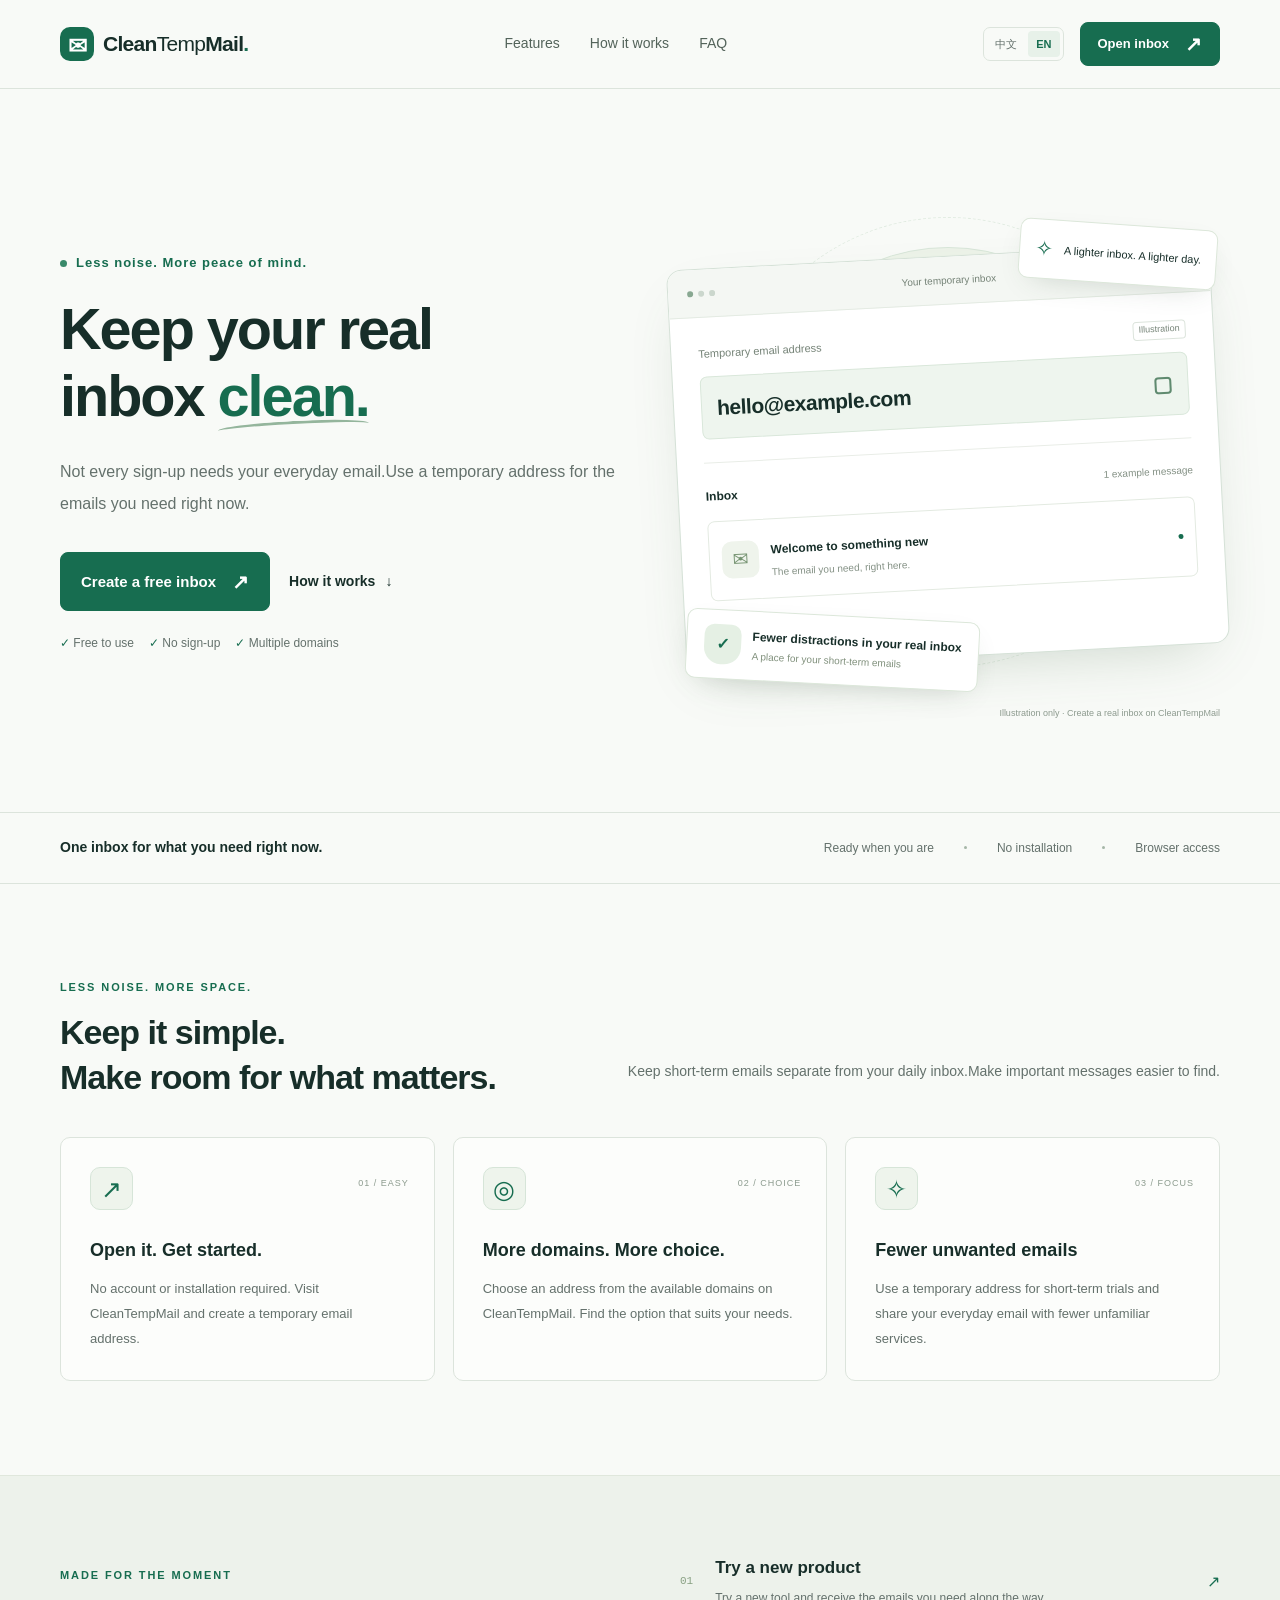
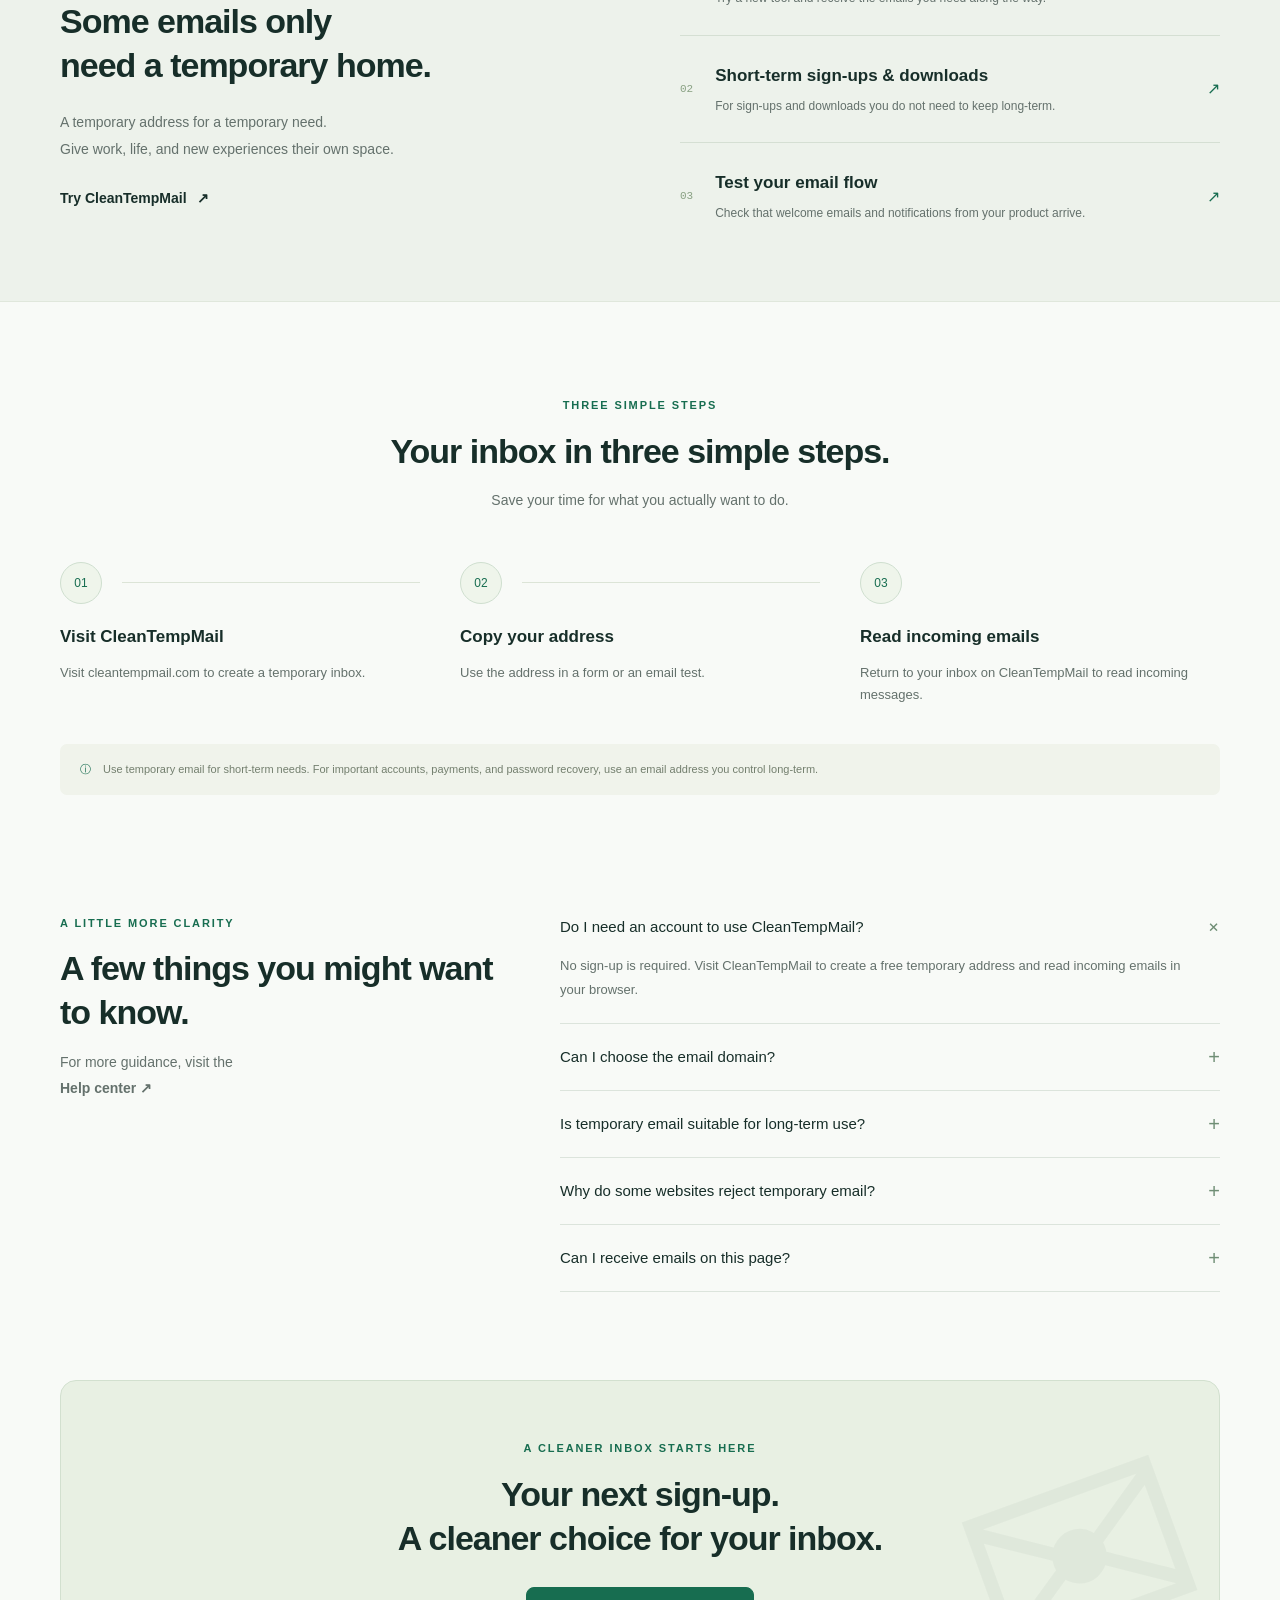
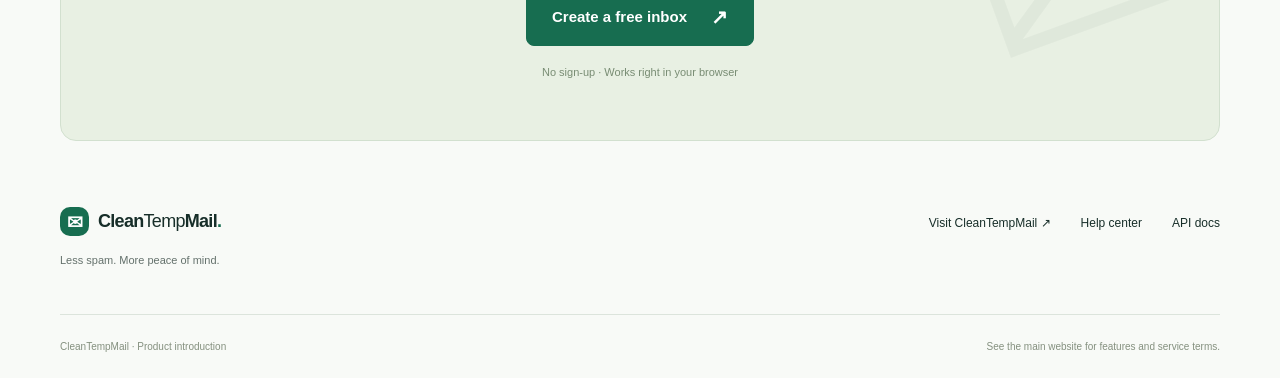
==== site/en/index.html @ e484abfa "Add English page and persistent Chinese-English language switch" ====
<!DOCTYPE html>
<html lang="en">
<head>
<meta charset="utf-8"><meta name="viewport" content="width=device-width,initial-scale=1">
<meta name="theme-color" content="#f8faf7">
<title>CleanTempMail — Keep your real inbox clean</title>
<meta name="description" content="Create a free temporary email with CleanTempMail. No sign-up, multiple domains, and a simpler way to handle short-term sign-ups, trials, and email testing.">
<meta property="og:type" content="website"><meta property="og:locale" content="en_US"><meta property="og:title" content="CleanTempMail — Keep your real inbox clean"><meta property="og:description" content="Free temporary email. No sign-up. Less spam, more space for the emails that matter.">
<link rel="icon" href="../assets/favicon.svg" type="image/svg+xml"><link rel="stylesheet" href="../assets/style.css">
<link rel="canonical" href="https://chatgptorguk.github.io/cleantempmail-pages/en/">
<link rel="alternate" hreflang="zh-CN" href="https://chatgptorguk.github.io/cleantempmail-pages/"><link rel="alternate" hreflang="en" href="https://chatgptorguk.github.io/cleantempmail-pages/en/"><link rel="alternate" hreflang="x-default" href="https://chatgptorguk.github.io/cleantempmail-pages/">
<meta property="og:url" content="https://chatgptorguk.github.io/cleantempmail-pages/en/">
<script src="../assets/language.js"></script>
</head>
<body>
<a class="skip" href="#main">Skip to main content</a>
<header class="header"><div class="wrap nav"><a class="brand" href="#" aria-label="CleanTempMail home"><span class="brand-icon" aria-hidden="true">✉</span>Clean<span>Temp</span>Mail<span class="brand-dot">.</span></a><nav aria-label="Main navigation"><a href="#features">Features</a><a href="#how">How it works</a><a href="#faq">FAQ</a></nav><div class="nav-actions"><div class="language-switch" role="group" aria-label="Choose language"><a href="../?lang=zh" lang="zh-CN" hreflang="zh-CN">中文</a><a href="./?lang=en" lang="en" hreflang="en" aria-current="page">EN</a></div><a class="button small" href="https://cleantempmail.com/">Open inbox <span aria-hidden="true">↗</span></a></div></div></header>
<main id="main">
<section class="hero wrap"><div class="hero-copy"><div class="eyebrow"><span class="status-dot"></span> Less noise. More peace of mind.</div><h1>Keep your real<br>inbox <span class="accent">clean.</span></h1><p class="lead">Not every sign-up needs your everyday email.<br class="desktop">Use a temporary address for the emails you need right now.</p><div class="hero-actions"><a class="button" href="https://cleantempmail.com/">Create a free inbox <span aria-hidden="true">↗</span></a><a class="text-link" href="#how">How it works <span aria-hidden="true">↓</span></a></div><div class="hero-checks"><span>✓ Free to use</span><span>✓ No sign-up</span><span>✓ Multiple domains</span></div></div>
<div class="hero-art"><div class="orbit orbit-one"></div><div class="orbit orbit-two"></div><div class="floating-pill top-pill"><span aria-hidden="true">✧</span> A lighter inbox. A lighter day.</div><div class="mail-card"><div class="mock-top"><span class="window-dots"><i></i><i></i><i></i></span><span>Your temporary inbox</span><span aria-hidden="true">↗</span></div><div class="mock-body"><div class="mock-label">Temporary email address <span>Illustration</span></div><div class="mock-address">hello@example.com <span aria-hidden="true">▢</span></div><div class="mock-divider"></div><div class="inbox-title">Inbox <span>1 example message</span></div><div class="message"><div class="message-icon" aria-hidden="true">✉</div><div><strong>Welcome to something new</strong><p>The email you need, right here.</p></div><span class="message-dot"></span></div><div class="mock-bottom"><span class="status-dot"></span> Simple, clean, and ready when you need it</div></div></div><div class="floating-pill bottom-pill"><span class="shield" aria-hidden="true">✓</span><div><strong>Fewer distractions in your real inbox</strong><small>A place for your short-term emails</small></div></div><div class="art-caption">Illustration only · Create a real inbox on CleanTempMail</div></div></section>
<div class="benefit-strip"><div class="wrap"><span>One inbox for what you need right now.</span><div><span>Ready when you are</span><i></i><span>No installation</span><i></i><span>Browser access</span></div></div></div>
<section id="features" class="section wrap"><div class="section-heading"><div><div class="eyebrow">LESS NOISE. MORE SPACE.</div><h2>Keep it simple.<br>Make room for what matters.</h2></div><p>Keep short-term emails separate from your daily inbox.<br>Make important messages easier to find.</p></div><div class="features"><article class="feature"><span class="feature-icon" aria-hidden="true">↗</span><span class="card-number">01 / EASY</span><h3>Open it. Get started.</h3><p>No account or installation required. Visit CleanTempMail and create a temporary email address.</p></article><article class="feature"><span class="feature-icon" aria-hidden="true">◎</span><span class="card-number">02 / CHOICE</span><h3>More domains. More choice.</h3><p>Choose an address from the available domains on CleanTempMail. Find the option that suits your needs.</p></article><article class="feature"><span class="feature-icon" aria-hidden="true">✧</span><span class="card-number">03 / FOCUS</span><h3>Fewer unwanted emails</h3><p>Use a temporary address for short-term trials and share your everyday email with fewer unfamiliar services.</p></article></div></section>
<section class="use-section"><div class="wrap use-grid"><div><div class="eyebrow">MADE FOR THE MOMENT</div><h2>Some emails only<br>need a temporary home.</h2><p class="section-description">A temporary address for a temporary need.<br>Give work, life, and new experiences their own space.</p><a class="text-link" href="https://cleantempmail.com/">Try CleanTempMail <span aria-hidden="true">↗</span></a></div><div class="use-list"><article><span class="use-number">01</span><div><h3>Try a new product</h3><p>Try a new tool and receive the emails you need along the way.</p></div><span aria-hidden="true">↗</span></article><article><span class="use-number">02</span><div><h3>Short-term sign-ups &amp; downloads</h3><p>For sign-ups and downloads you do not need to keep long-term.</p></div><span aria-hidden="true">↗</span></article><article><span class="use-number">03</span><div><h3>Test your email flow</h3><p>Check that welcome emails and notifications from your product arrive.</p></div><span aria-hidden="true">↗</span></article></div></div></section>
<section id="how" class="section wrap"><div class="center-heading"><div class="eyebrow">THREE SIMPLE STEPS</div><h2>Your inbox in three simple steps.</h2><p>Save your time for what you actually want to do.</p></div><div class="steps"><article><div class="step-top"><span>01</span><div></div></div><h3>Visit CleanTempMail</h3><p>Visit cleantempmail.com to create a temporary inbox.</p></article><article><div class="step-top"><span>02</span><div></div></div><h3>Copy your address</h3><p>Use the address in a form or an email test.</p></article><article><div class="step-top"><span>03</span></div><h3>Read incoming emails</h3><p>Return to your inbox on CleanTempMail to read incoming messages.</p></article></div><div class="usage-note"><span aria-hidden="true">ⓘ</span> Use temporary email for short-term needs. For important accounts, payments, and password recovery, use an email address you control long-term.</div></section>
<section id="faq" class="faq-section wrap"><div><div class="eyebrow">A LITTLE MORE CLARITY</div><h2>A few things you might want to know.</h2><p>For more guidance, visit the<br><a class="text-link" href="https://cleantempmail.com/help">Help center ↗</a></p></div><div class="faq-list"><details open><summary>Do I need an account to use CleanTempMail?<span aria-hidden="true">+</span></summary><p>No sign-up is required. Visit CleanTempMail to create a free temporary address and read incoming emails in your browser.</p></details><details><summary>Can I choose the email domain?<span aria-hidden="true">+</span></summary><p>Yes. CleanTempMail offers multiple domains. Check the main website for the current selection and availability.</p></details><details><summary>Is temporary email suitable for long-term use?<span aria-hidden="true">+</span></summary><p>Temporary email is best suited to short-term trials and testing. Use a personal email address you control long-term for ongoing accounts, important information, and password recovery.</p></details><details><summary>Why do some websites reject temporary email?<span aria-hidden="true">+</span></summary><p>Each website has its own email validation rules, and some services restrict temporary addresses. Please follow the rules of the service you use.</p></details><details><summary>Can I receive emails on this page?<span aria-hidden="true">+</span></summary><p>This is a product introduction page. Select “Create a free inbox” to visit CleanTempMail and use the actual email service.</p></details></div></section>
<section class="cta wrap"><div class="cta-decoration" aria-hidden="true">✉</div><div class="eyebrow">A CLEANER INBOX STARTS HERE</div><h2>Your next sign-up.<br>A cleaner choice for your inbox.</h2><a class="button" href="https://cleantempmail.com/">Create a free inbox <span aria-hidden="true">↗</span></a><p>No sign-up · Works right in your browser</p></section>
</main>
<footer class="wrap footer"><div><a class="brand" href="https://cleantempmail.com/"><span class="brand-icon" aria-hidden="true">✉</span>Clean<span>Temp</span>Mail<span class="brand-dot">.</span></a><p>Less spam. More peace of mind.</p></div><div class="footer-links"><a href="https://cleantempmail.com/">Visit CleanTempMail ↗</a><a href="https://cleantempmail.com/help">Help center</a><a href="https://cleantempmail.com/api">API docs</a></div><div class="footer-bottom"><span>CleanTempMail · Product introduction</span><span>See the main website for features and service terms.</span></div></footer>
</body></html>
---- site/assets/style.css ----
@charset "UTF-8";
:root{--bg:#f8faf7;--ink:#172e29;--muted:#64716c;--green:#176d50;--mint:#e7f1e9;--line:#dce4dc}*{box-sizing:border-box}html{scroll-behavior:smooth;scroll-padding-top:100px}body{margin:0;background:var(--bg);color:var(--ink);font-family:Inter,-apple-system,BlinkMacSystemFont,"Segoe UI","PingFang SC","Microsoft YaHei",sans-serif;line-height:1.7;-webkit-font-smoothing:antialiased}a{color:inherit;text-decoration:none}button,a,summary{-webkit-tap-highlight-color:transparent}a:focus-visible,summary:focus-visible{outline:3px solid #378662;outline-offset:5px}a:hover{color:var(--green)}.wrap{width:min(1160px,calc(100% - 96px));margin-inline:auto}.header{position:sticky;top:0;z-index:10;background:rgba(248,250,247,.94);border-bottom:1px solid var(--line);backdrop-filter:blur(16px)}.nav{height:88px;display:flex;align-items:center;justify-content:space-between;gap:28px}.brand{display:inline-flex;align-items:center;font-size:21px;font-weight:750;letter-spacing:-.7px;white-space:nowrap}.brand>span:not(.brand-icon):not(.brand-dot){font-weight:450}.brand-icon{width:34px;height:34px;background:var(--green);color:white;border-radius:10px;display:grid;place-items:center;margin-right:9px;font-size:23px}.brand-dot{color:var(--green)}nav{display:flex;gap:30px;font-size:14px}nav a{color:#53635a}.button{display:inline-flex;align-items:center;justify-content:center;gap:24px;border:1px solid var(--green);background:var(--green);color:white;padding:16px 25px;border-radius:8px;font-size:15px;font-weight:600;transition:transform .2s,background .2s}.button:hover{color:white;background:#10563e;transform:translateY(-2px)}.button span{font-size:20px;line-height:1}.button.small{padding:10px 17px;font-size:13px;gap:16px}.hero{display:grid;grid-template-columns:1.05fr 1fr;align-items:center;gap:45px;padding-block:100px 95px}.eyebrow{font-size:11px;letter-spacing:1.9px;font-weight:650;color:var(--green);display:flex;align-items:center;gap:9px}.hero .eyebrow{font-size:13px;letter-spacing:1.4px}.status-dot{display:inline-block;width:7px;height:7px;background:#39896a;border-radius:50%;flex-shrink:0}.hero h1{font-size:clamp(43px,4.6vw,62px);line-height:1.3;letter-spacing:-2px;font-weight:750;margin:22px 0}.accent{color:var(--green);position:relative}.accent:after{content:"";position:absolute;left:0;right:0;bottom:-5px;height:9px;border-top:3px solid #94b59c;border-radius:50%;transform:rotate(-3deg)}.lead{font-size:16px;color:var(--muted);line-height:2;margin:27px 0 32px}.hero-actions{display:flex;align-items:center;gap:26px}.text-link{font-size:14px;font-weight:600;display:inline-flex;align-items:center;gap:10px}.hero-checks{display:flex;gap:23px;color:var(--muted);font-size:12px;margin-top:22px}.hero-checks span::first-letter{color:var(--green)}.hero-art{position:relative;padding:67px 0 60px;isolation:isolate;min-width:0}.orbit{position:absolute;width:390px;height:390px;max-width:100%;left:50%;top:48%;border:1px solid #d8e6d9;border-radius:50%;transform:translate(-50%,-50%);z-index:-1;background:#edf3e9}.orbit-two{width:450px;height:450px;background:transparent;border-style:dashed;opacity:.7}.mail-card{position:relative;background:#fff;border:1px solid #d5e1d7;border-radius:15px;box-shadow:0 23px 60px -25px #48694944;transform:rotate(-3deg);overflow:hidden}.mock-top{display:flex;align-items:center;justify-content:space-between;background:#f4f7f3;padding:15px 19px;font-size:10px;color:#758377;border-bottom:1px solid #e4ebe3}.window-dots{display:flex;gap:5px}.window-dots i{width:6px;height:6px;border-radius:50%;background:#cbd7cd}.window-dots i:first-child{background:#88a891}.mock-body{padding:27px}.mock-label{font-size:11px;color:#758377;display:flex;justify-content:space-between}.mock-label span{font-size:9px;border:1px solid var(--line);border-radius:4px;padding-inline:5px}.mock-address{font-size:21px;font-weight:600;letter-spacing:-.5px;margin-top:13px;background:#eef5ee;border:1px solid #d9e7da;padding:13px 15px;border-radius:7px;display:flex;justify-content:space-between;gap:10px}.mock-address span{color:#5f8a6f}.mock-divider{height:1px;background:#e9ede7;margin:23px 0}.inbox-title{display:flex;justify-content:space-between;font-size:12px;font-weight:650}.inbox-title span{color:#849185;font-size:10px;font-weight:400}.message{display:flex;align-items:center;gap:12px;border:1px solid #e3eae1;border-radius:7px;padding:15px 12px;margin-top:14px}.message-icon{display:grid;place-items:center;background:#eff4ec;width:37px;height:37px;border-radius:10px;color:#749270;font-size:19px}.message strong{font-size:12px}.message p{font-size:10px;color:#849185;margin:2px 0}.message-dot{width:5px;height:5px;background:var(--green);border-radius:50%;margin-left:auto}.mock-bottom{font-size:10px;color:#7f8e7e;display:flex;align-items:center;gap:7px;margin-top:23px}.mock-bottom .status-dot{width:5px;height:5px}.floating-pill{position:absolute;z-index:2;display:flex;align-items:center;gap:11px;background:#fff;border:1px solid #dce7da;border-radius:10px;box-shadow:0 10px 30px -14px #364e3c40}.top-pill{top:35px;right:3px;padding:11px 15px;font-size:11px;transform:rotate(4deg)}.top-pill>span{color:var(--green);font-size:21px}.bottom-pill{bottom:32px;left:10px;padding:14px 17px;transform:rotate(3deg)}.shield{display:grid;place-items:center;width:37px;height:40px;border-radius:10px 10px 17px 17px;background:#e5f0e4;color:var(--green);font-weight:bold}.bottom-pill strong{display:block;font-size:12px}.bottom-pill small{display:block;font-size:10px;color:#81917d}.art-caption{text-align:right;font-size:9px;color:#8c9a8e;margin-top:40px;position:absolute;right:0;bottom:-4px}.benefit-strip{border-block:1px solid var(--line);padding:23px 0}.benefit-strip>.wrap,.benefit-strip .wrap>div{display:flex;align-items:center;justify-content:space-between;gap:30px}.benefit-strip .wrap>span{font-size:14px;font-weight:600}.benefit-strip .wrap>div{font-size:12px;color:var(--muted)}.benefit-strip i{width:3px;height:3px;border-radius:50%;background:#a5b6a7}.section{padding-block:94px}.section-heading{display:flex;justify-content:space-between;align-items:end;margin-bottom:38px}h2{font-size:34px;line-height:1.5;letter-spacing:-1px;margin:14px 0 0;font-weight:650}.section-heading>p,.section-description,.center-heading>p,.faq-section>div>p{font-size:14px;color:var(--muted);line-height:1.9}.features{display:grid;grid-template-columns:repeat(3,1fr);gap:18px}.feature{border:1px solid var(--line);border-radius:10px;padding:29px;position:relative;background:#fcfdfb}.feature-icon{display:grid;place-items:center;border:1px solid #d6e5d8;background:#eef4ec;color:var(--green);width:43px;height:43px;font-size:25px;border-radius:10px}.card-number{position:absolute;right:25px;top:38px;font-size:9px;letter-spacing:1px;color:#8c9b8e}.feature h3{font-size:19px;font-weight:600;margin:25px 0 12px}.feature p{font-size:13px;line-height:1.9;color:var(--muted);margin:0}.use-section{background:#edf2eb;border-block:1px solid #e0e7dc;padding-block:78px}.use-grid{display:grid;grid-template-columns:1fr 1fr;gap:80px;align-items:center}.section-description{margin:22px 0}.use-list article{display:flex;gap:22px;align-items:center;border-bottom:1px solid #d5dfd3;padding:26px 0}.use-list article:first-child{padding-top:0}.use-list article:last-child{border-bottom:0;padding-bottom:0}.use-number{font-size:11px;color:#89a183;font-family:monospace}.use-list h3{font-size:17px;font-weight:600;margin:0 0 5px}.use-list p{font-size:12px;color:var(--muted);margin:0}.use-list article>span:last-child{margin-left:auto;color:var(--green)}.center-heading{text-align:center}.center-heading .eyebrow{justify-content:center}.steps{display:grid;grid-template-columns:repeat(3,1fr);gap:40px;margin-top:48px}.step-top{display:flex;align-items:center;gap:20px}.step-top span{width:42px;height:42px;border:1px solid #cfdfcf;border-radius:50%;display:grid;place-items:center;font-size:12px;background:#eff5eb;color:var(--green)}.step-top div{height:1px;background:#dce4d7;flex:1}.steps h3{font-size:17px;font-weight:600;margin:19px 0 10px}.steps p{font-size:13px;color:var(--muted);margin:0}.usage-note{display:flex;align-items:start;gap:12px;padding:16px 20px;background:#f0f3eb;border-radius:7px;color:#737f6e;font-size:11px;margin-top:38px}.usage-note>span{color:var(--green)}.faq-section{display:grid;grid-template-columns:1fr 1.5fr;gap:60px;padding-block:25px 88px}.faq-list details{border-bottom:1px solid var(--line);padding:20px 0}.faq-list details:first-child{padding-top:0}.faq-list summary{display:flex;justify-content:space-between;gap:20px;list-style:none;cursor:pointer;font-size:15px;font-weight:500}.faq-list summary::-webkit-details-marker{display:none}.faq-list summary span{color:#6f8e75;font-size:20px;line-height:1.3;transition:transform .2s}.faq-list details[open] summary span{transform:rotate(45deg)}.faq-list details p{color:var(--muted);font-size:13px;margin:14px 25px 0 0;line-height:1.9}.cta{position:relative;overflow:hidden;border:1px solid #d2e0cf;border-radius:16px;background:#e8f0e3;text-align:center;padding:58px 30px}.cta>.eyebrow{justify-content:center;position:relative}.cta h2{font-size:34px;position:relative;margin-bottom:27px}.cta .button{position:relative}.cta>p{font-size:11px;color:#788c73;margin:17px 0 0}.cta-decoration{position:absolute;font-size:280px;line-height:1;opacity:.035;right:20px;top:40px;transform:rotate(-20deg)}.footer{display:flex;flex-wrap:wrap;justify-content:space-between;align-items:start;padding-top:65px;gap:30px}.footer .brand{font-size:18px}.footer .brand-icon{width:29px;height:29px;font-size:19px}.footer p{font-size:11px;color:var(--muted);margin:14px 0}.footer-links{display:flex;gap:30px;font-size:12px;padding-top:7px}.footer-bottom{flex-basis:100%;border-top:1px solid var(--line);display:flex;justify-content:space-between;padding-block:23px;font-size:10px;color:#84907f}.skip{position:fixed;top:-80px;left:15px;background:white;padding:12px;z-index:100}.skip:focus{top:10px}
@media(min-width:1500px){.hero{padding-block:120px}}@media(max-width:1000px){.wrap{width:calc(100% - 64px)}nav{gap:18px}.nav{gap:15px}.brand{font-size:18px}.hero{gap:26px;padding-block:70px}.hero h1{font-size:46px}.lead{font-size:14px}.hero-actions{gap:17px}.hero-actions .button{padding:14px 16px;gap:12px}.hero-actions .text-link{font-size:12px}.mock-body{padding:21px}.mock-address{font-size:17px}.top-pill{font-size:10px}.feature{padding:23px}.card-number{font-size:8px;right:16px}.use-grid{gap:40px}h2{font-size:30px}.benefit-strip .wrap>div{gap:18px}}
@media(max-width:760px){.wrap{width:calc(100% - 40px)}.nav{height:72px}.nav nav{display:none}.button.small{font-size:11px;padding:9px 12px;gap:8px}.brand{font-size:17px}.brand-icon{width:29px;height:29px;font-size:20px;margin-right:6px}.hero{grid-template-columns:1fr;padding-block:53px 40px;gap:25px}.hero h1{font-size:47px;letter-spacing:-1.5px;margin-top:20px}.lead{font-size:14px}.hero .eyebrow{font-size:11px}.hero-actions{gap:22px}.hero-actions .button{font-size:13px;padding:14px 19px;gap:18px}.hero-checks{font-size:11px;gap:20px}.hero-art{width:min(440px,100%);margin-inline:auto;padding:53px 8px 70px}.mock-body{padding:24px}.mock-address{font-size:20px}.orbit{width:320px;height:320px}.orbit-two{width:360px;height:360px}.top-pill{top:24px;right:8px}.bottom-pill{bottom:34px;left:8px}.art-caption{bottom:3px;right:10px}.benefit-strip{padding:19px 0}.benefit-strip>.wrap{flex-direction:column;gap:8px;align-items:start}.benefit-strip .wrap>span{font-size:12px}.benefit-strip .wrap>div{font-size:10px;gap:20px}.section{padding-block:60px}.section-heading{display:block;margin-bottom:26px}h2{font-size:28px}.section-heading>p{font-size:13px;margin-top:17px}.features{grid-template-columns:1fr;gap:13px}.feature{padding:25px}.feature h3{margin-top:19px;font-size:18px}.feature p{max-width:430px}.card-number{right:25px;top:38px}.use-section{padding-block:55px}.use-grid{grid-template-columns:1fr;gap:36px}.section-description{font-size:13px}.use-list article{padding:22px 0}.center-heading{text-align:left}.center-heading .eyebrow{justify-content:start}.center-heading>p{font-size:13px}.steps{grid-template-columns:1fr;gap:25px;margin-top:32px}.steps article{position:relative;padding-left:62px;min-height:70px}.step-top{position:absolute;left:0;top:0}.step-top div{display:none}.steps h3{margin:0 0 7px}.steps p{font-size:12px}.usage-note{padding:14px;font-size:10px;margin-top:26px}.faq-section{grid-template-columns:1fr;gap:28px;padding-block:10px 55px}.faq-section>div>p{font-size:13px}.faq-list summary{font-size:14px}.cta{padding:42px 18px;border-radius:12px}.cta h2{font-size:27px}.cta .eyebrow{font-size:9px;letter-spacing:1.3px}.cta .button{font-size:13px}.footer{padding-top:44px;gap:24px}.footer-links{gap:22px;font-size:11px}.footer-bottom{font-size:9px;padding-block:19px;gap:12px}.desktop{display:none}}
@media(prefers-reduced-motion:reduce){html{scroll-behavior:auto}*{transition:none!important}}

/* Bilingual navigation and English typography. */
.nav-actions{display:flex;align-items:center;gap:16px}.language-switch{display:inline-flex;gap:3px;border:1px solid var(--line);border-radius:7px;padding:3px;white-space:nowrap}.language-switch a{padding:4px 8px;font-size:11px;border-radius:4px;color:var(--muted)}.language-switch a[aria-current="page"]{background:var(--mint);color:var(--green);font-weight:650}.language-switch a:hover{background:var(--mint)}
html[lang="en"] .hero h1{font-size:clamp(42px,4.5vw,62px);line-height:1.15}html[lang="en"] h2{line-height:1.3}html[lang="en"] .hero-checks{gap:15px}html[lang="en"] .hero .eyebrow{letter-spacing:1px}html[lang="en"] .hero-actions{gap:19px}html[lang="en"] .hero-actions .button{gap:16px;padding-inline:20px}html[lang="en"] .feature h3{font-size:18px}html[lang="en"] .lead .desktop,html[lang="en"] .section-heading>p br{display:none}
@media(max-width:1100px) and (min-width:761px){.nav nav{gap:16px;font-size:12px}.nav-actions{gap:9px}.nav{gap:14px}html[lang="en"] .hero-actions{flex-wrap:wrap}html[lang="en"] .hero-checks{flex-wrap:wrap}}
@media(max-width:760px){.nav-actions{gap:8px}.language-switch a{padding:3px 6px;font-size:10px}html[lang="en"] .hero h1{font-size:47px}html[lang="en"] .hero-actions{flex-wrap:wrap;gap:15px}html[lang="en"] .hero-checks{flex-wrap:wrap;gap:12px}html[lang="en"] .benefit-strip .wrap>div{flex-wrap:wrap;gap:12px}html[lang="en"] .footer-bottom{flex-wrap:wrap}html[lang="en"] .cta h2{font-size:25px}}
@media(max-width:440px){.nav-actions>.button.small{display:none}.hero h1{font-size:44px}html[lang="en"] .hero h1{font-size:44px}html[lang="en"] .section-heading h2,html[lang="en"] .use-grid h2{font-size:26px}}
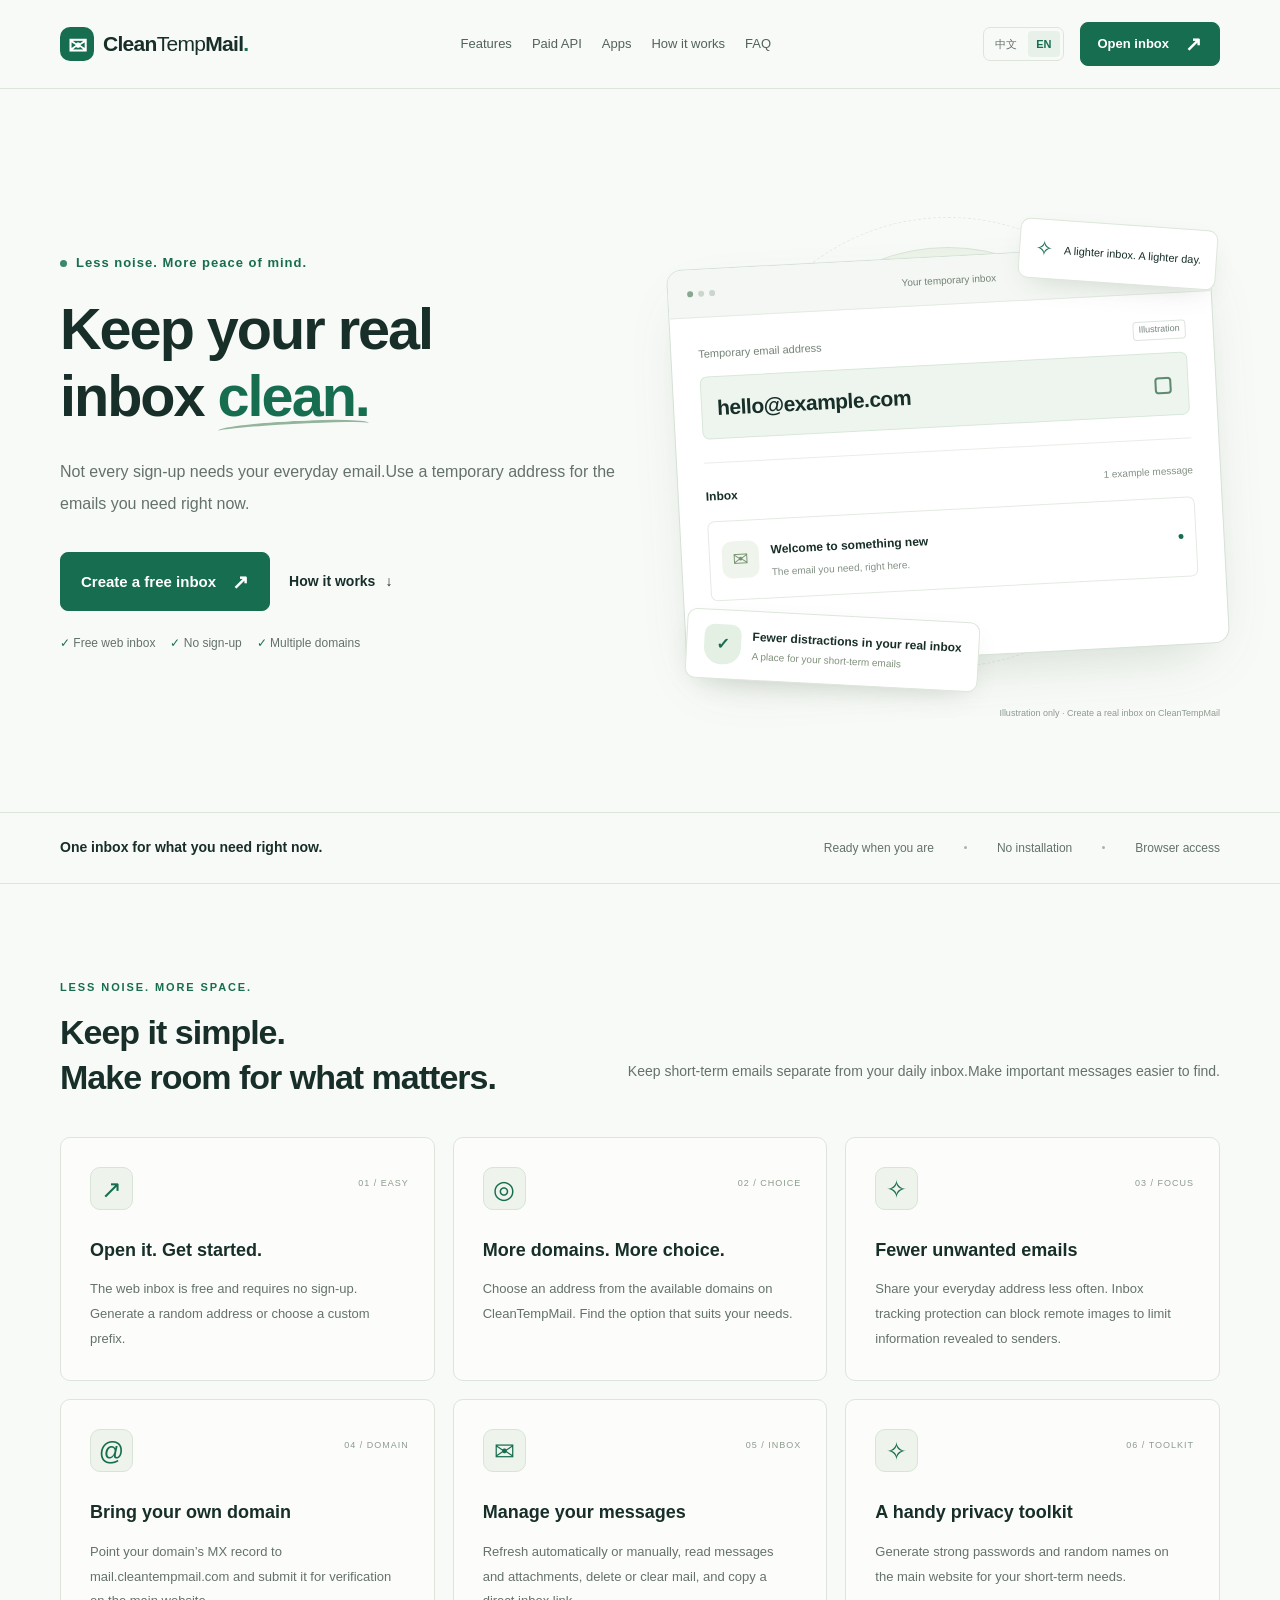
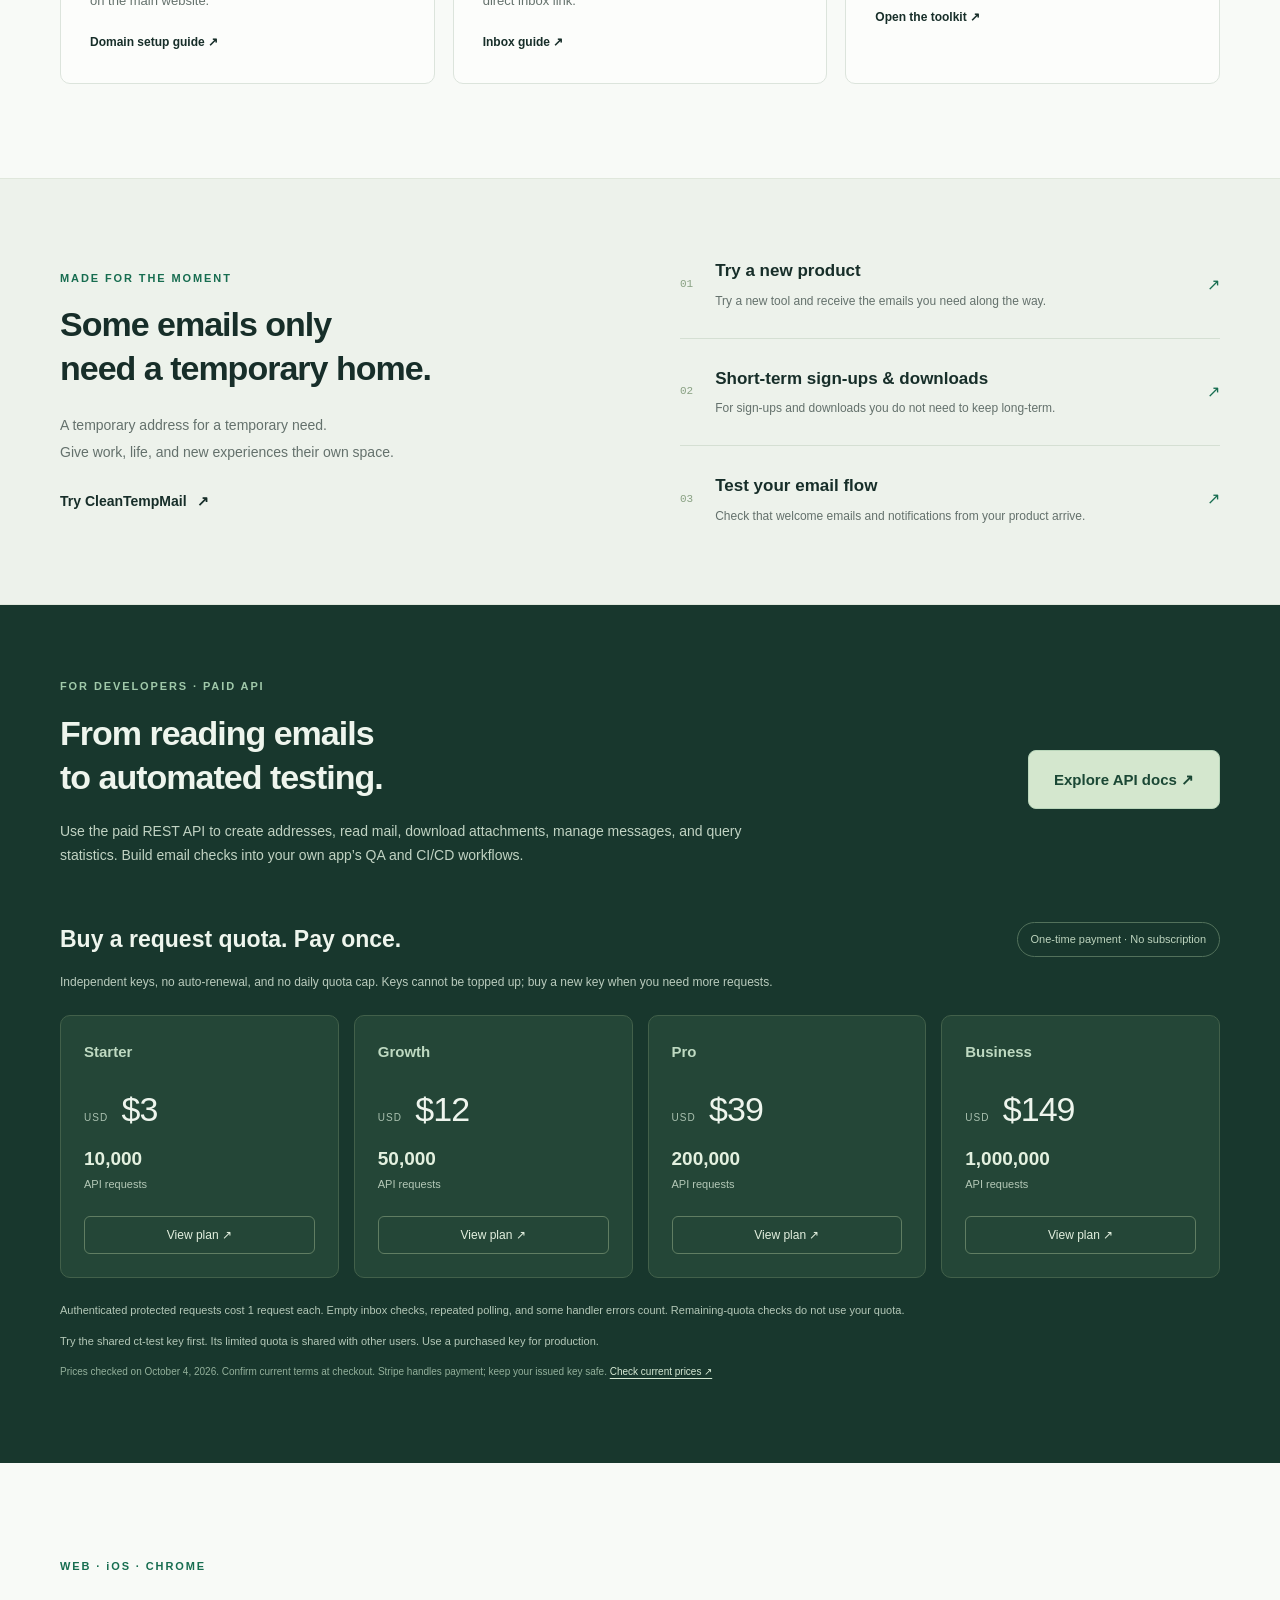
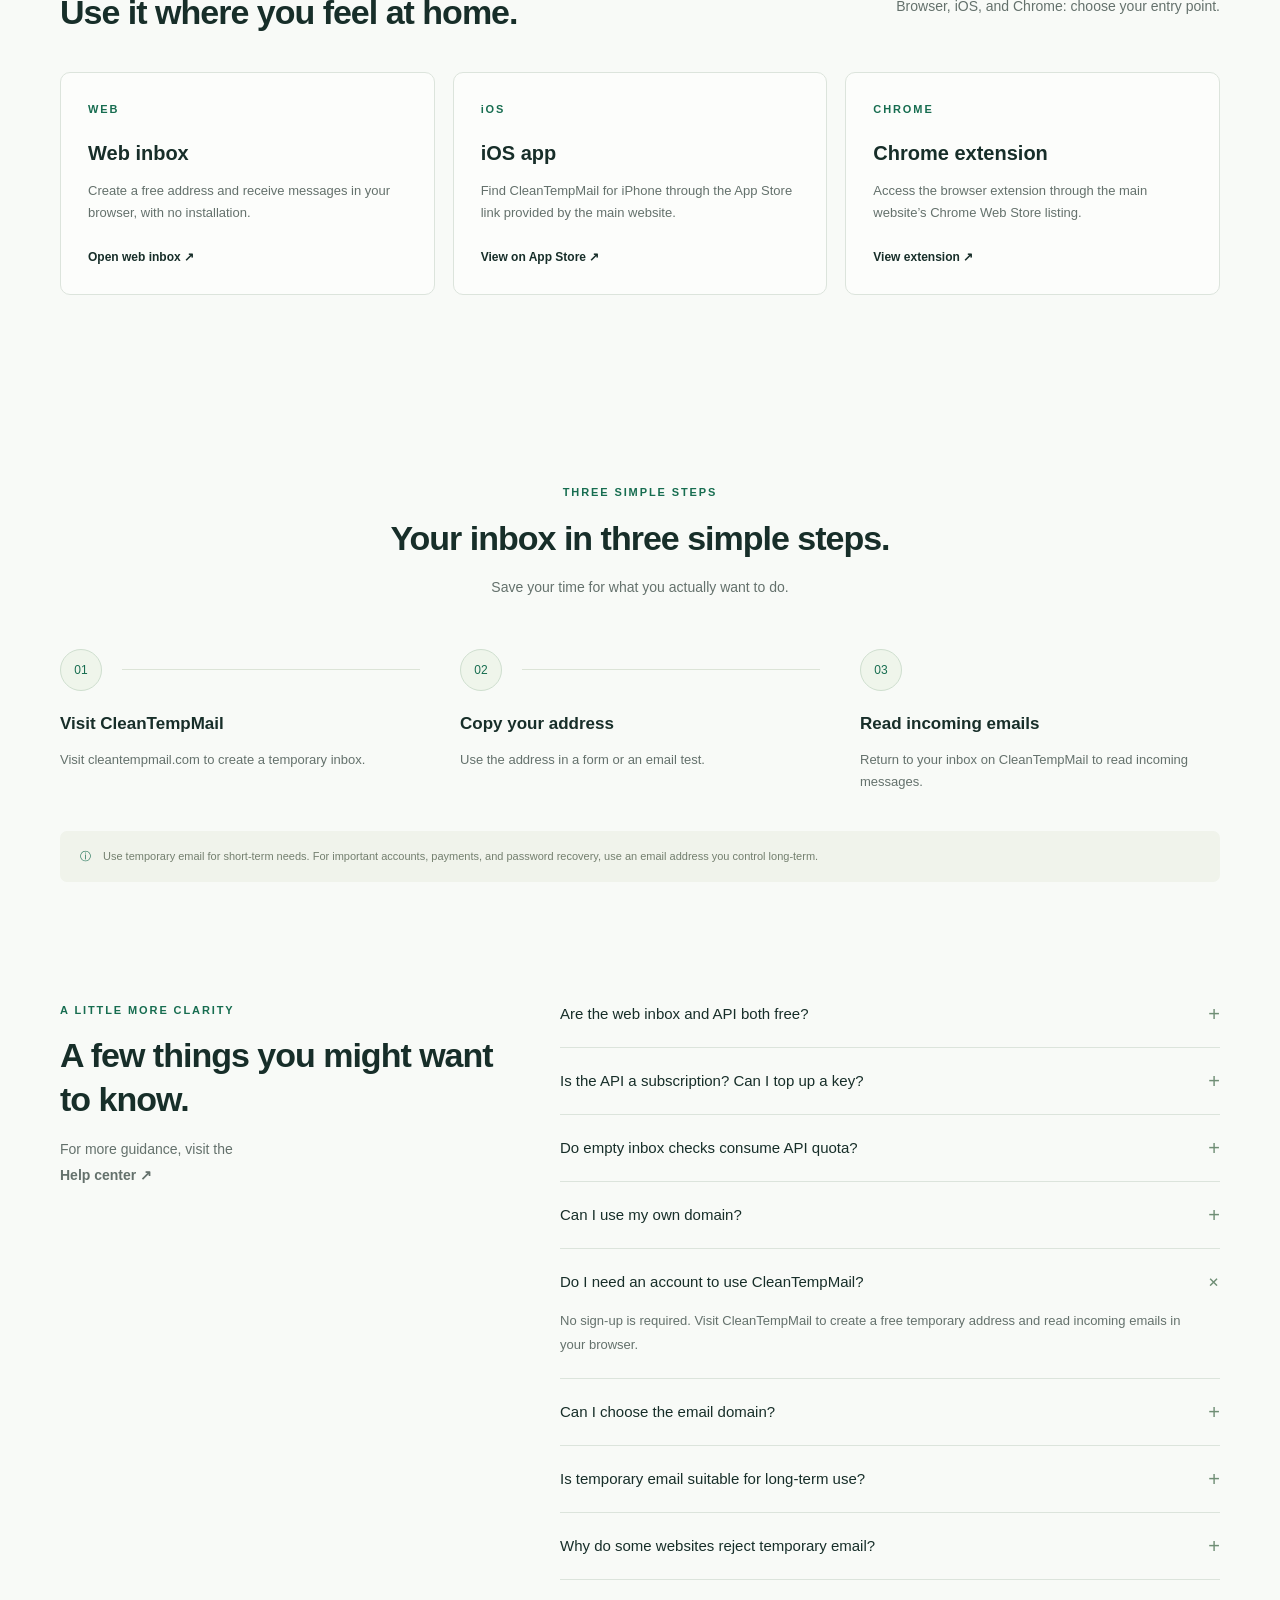
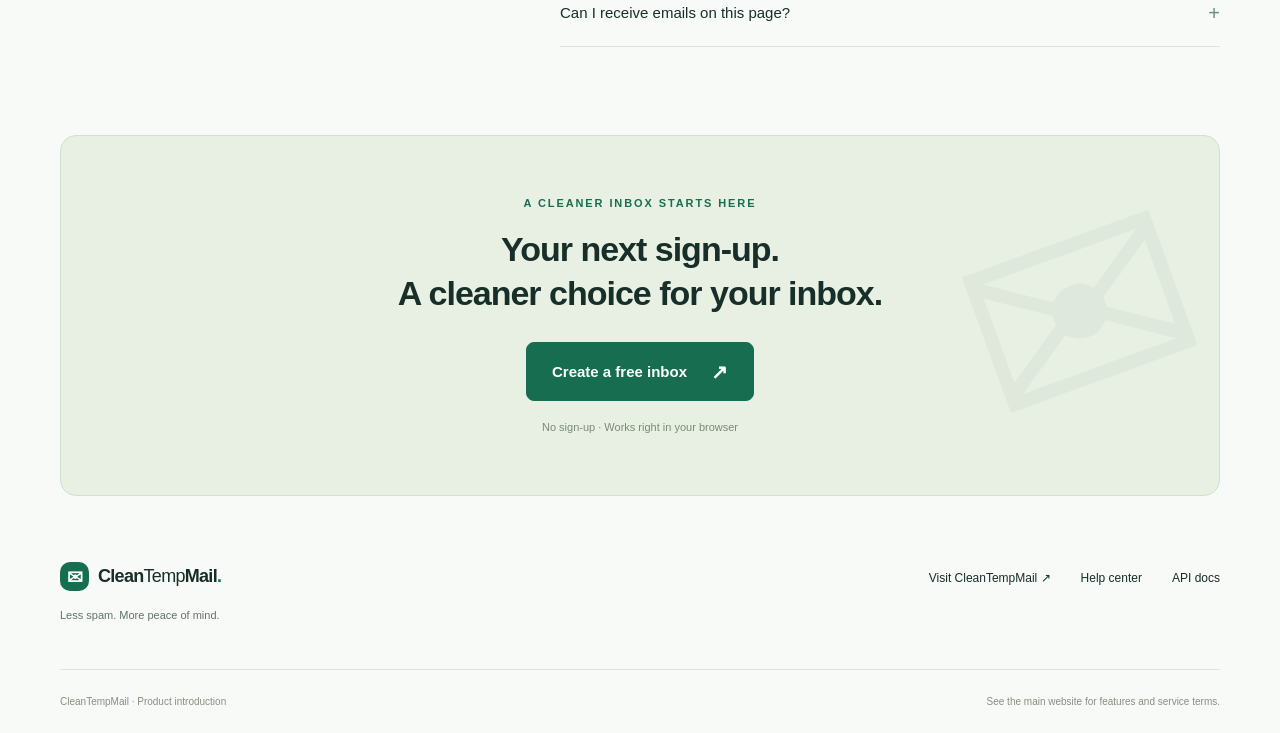
==== commit 866b4849: "Expand bilingual product overview with paid API pricing and app links" ====
--- a/site/en/index.html
+++ b/site/en/index.html
@@ -4,8 +4,8 @@
 <meta charset="utf-8"><meta name="viewport" content="width=device-width,initial-scale=1">
 <meta name="theme-color" content="#f8faf7">
 <title>CleanTempMail — Keep your real inbox clean</title>
-<meta name="description" content="Create a free temporary email with CleanTempMail. No sign-up, multiple domains, and a simpler way to handle short-term sign-ups, trials, and email testing.">
-<meta property="og:type" content="website"><meta property="og:locale" content="en_US"><meta property="og:title" content="CleanTempMail — Keep your real inbox clean"><meta property="og:description" content="Free temporary email. No sign-up. Less spam, more space for the emails that matter.">
+<meta name="description" content="Explore CleanTempMail: free web inbox, paid REST API with one-time request quotas, custom domains, privacy tools, iOS app, and Chrome extension.">
+<meta property="og:type" content="website"><meta property="og:locale" content="en_US"><meta property="og:title" content="CleanTempMail — Keep your real inbox clean"><meta property="og:description" content="Free web inbox, one-time paid API, custom domains, privacy tools, and apps.">
 <link rel="icon" href="../assets/favicon.svg" type="image/svg+xml"><link rel="stylesheet" href="../assets/style.css">
 <link rel="canonical" href="https://chatgptorguk.github.io/cleantempmail-pages/en/">
 <link rel="alternate" hreflang="zh-CN" href="https://chatgptorguk.github.io/cleantempmail-pages/"><link rel="alternate" hreflang="en" href="https://chatgptorguk.github.io/cleantempmail-pages/en/"><link rel="alternate" hreflang="x-default" href="https://chatgptorguk.github.io/cleantempmail-pages/">
@@ -14,15 +14,17 @@
 </head>
 <body>
 <a class="skip" href="#main">Skip to main content</a>
-<header class="header"><div class="wrap nav"><a class="brand" href="#" aria-label="CleanTempMail home"><span class="brand-icon" aria-hidden="true">✉</span>Clean<span>Temp</span>Mail<span class="brand-dot">.</span></a><nav aria-label="Main navigation"><a href="#features">Features</a><a href="#how">How it works</a><a href="#faq">FAQ</a></nav><div class="nav-actions"><div class="language-switch" role="group" aria-label="Choose language"><a href="../?lang=zh" lang="zh-CN" hreflang="zh-CN">中文</a><a href="./?lang=en" lang="en" hreflang="en" aria-current="page">EN</a></div><a class="button small" href="https://cleantempmail.com/">Open inbox <span aria-hidden="true">↗</span></a></div></div></header>
+<header class="header"><div class="wrap nav"><a class="brand" href="#" aria-label="CleanTempMail home"><span class="brand-icon" aria-hidden="true">✉</span>Clean<span>Temp</span>Mail<span class="brand-dot">.</span></a><nav aria-label="Main navigation"><a href="#features">Features</a><a href="#api">Paid API</a><a href="#platforms">Apps</a><a href="#how">How it works</a><a href="#faq">FAQ</a></nav><div class="nav-actions"><div class="language-switch" role="group" aria-label="Choose language"><a href="../?lang=zh" lang="zh-CN" hreflang="zh-CN">中文</a><a href="./?lang=en" lang="en" hreflang="en" aria-current="page">EN</a></div><a class="button small" href="https://cleantempmail.com/">Open inbox <span aria-hidden="true">↗</span></a></div></div></header>
 <main id="main">
-<section class="hero wrap"><div class="hero-copy"><div class="eyebrow"><span class="status-dot"></span> Less noise. More peace of mind.</div><h1>Keep your real<br>inbox <span class="accent">clean.</span></h1><p class="lead">Not every sign-up needs your everyday email.<br class="desktop">Use a temporary address for the emails you need right now.</p><div class="hero-actions"><a class="button" href="https://cleantempmail.com/">Create a free inbox <span aria-hidden="true">↗</span></a><a class="text-link" href="#how">How it works <span aria-hidden="true">↓</span></a></div><div class="hero-checks"><span>✓ Free to use</span><span>✓ No sign-up</span><span>✓ Multiple domains</span></div></div>
+<section class="hero wrap"><div class="hero-copy"><div class="eyebrow"><span class="status-dot"></span> Less noise. More peace of mind.</div><h1>Keep your real<br>inbox <span class="accent">clean.</span></h1><p class="lead">Not every sign-up needs your everyday email.<br class="desktop">Use a temporary address for the emails you need right now.</p><div class="hero-actions"><a class="button" href="https://cleantempmail.com/">Create a free inbox <span aria-hidden="true">↗</span></a><a class="text-link" href="#how">How it works <span aria-hidden="true">↓</span></a></div><div class="hero-checks"><span>✓ Free web inbox</span><span>✓ No sign-up</span><span>✓ Multiple domains</span></div></div>
 <div class="hero-art"><div class="orbit orbit-one"></div><div class="orbit orbit-two"></div><div class="floating-pill top-pill"><span aria-hidden="true">✧</span> A lighter inbox. A lighter day.</div><div class="mail-card"><div class="mock-top"><span class="window-dots"><i></i><i></i><i></i></span><span>Your temporary inbox</span><span aria-hidden="true">↗</span></div><div class="mock-body"><div class="mock-label">Temporary email address <span>Illustration</span></div><div class="mock-address">hello@example.com <span aria-hidden="true">▢</span></div><div class="mock-divider"></div><div class="inbox-title">Inbox <span>1 example message</span></div><div class="message"><div class="message-icon" aria-hidden="true">✉</div><div><strong>Welcome to something new</strong><p>The email you need, right here.</p></div><span class="message-dot"></span></div><div class="mock-bottom"><span class="status-dot"></span> Simple, clean, and ready when you need it</div></div></div><div class="floating-pill bottom-pill"><span class="shield" aria-hidden="true">✓</span><div><strong>Fewer distractions in your real inbox</strong><small>A place for your short-term emails</small></div></div><div class="art-caption">Illustration only · Create a real inbox on CleanTempMail</div></div></section>
 <div class="benefit-strip"><div class="wrap"><span>One inbox for what you need right now.</span><div><span>Ready when you are</span><i></i><span>No installation</span><i></i><span>Browser access</span></div></div></div>
-<section id="features" class="section wrap"><div class="section-heading"><div><div class="eyebrow">LESS NOISE. MORE SPACE.</div><h2>Keep it simple.<br>Make room for what matters.</h2></div><p>Keep short-term emails separate from your daily inbox.<br>Make important messages easier to find.</p></div><div class="features"><article class="feature"><span class="feature-icon" aria-hidden="true">↗</span><span class="card-number">01 / EASY</span><h3>Open it. Get started.</h3><p>No account or installation required. Visit CleanTempMail and create a temporary email address.</p></article><article class="feature"><span class="feature-icon" aria-hidden="true">◎</span><span class="card-number">02 / CHOICE</span><h3>More domains. More choice.</h3><p>Choose an address from the available domains on CleanTempMail. Find the option that suits your needs.</p></article><article class="feature"><span class="feature-icon" aria-hidden="true">✧</span><span class="card-number">03 / FOCUS</span><h3>Fewer unwanted emails</h3><p>Use a temporary address for short-term trials and share your everyday email with fewer unfamiliar services.</p></article></div></section>
+<section id="features" class="section wrap"><div class="section-heading"><div><div class="eyebrow">LESS NOISE. MORE SPACE.</div><h2>Keep it simple.<br>Make room for what matters.</h2></div><p>Keep short-term emails separate from your daily inbox.<br>Make important messages easier to find.</p></div><div class="features"><article class="feature"><span class="feature-icon" aria-hidden="true">↗</span><span class="card-number">01 / EASY</span><h3>Open it. Get started.</h3><p>The web inbox is free and requires no sign-up. Generate a random address or choose a custom prefix.</p></article><article class="feature"><span class="feature-icon" aria-hidden="true">◎</span><span class="card-number">02 / CHOICE</span><h3>More domains. More choice.</h3><p>Choose an address from the available domains on CleanTempMail. Find the option that suits your needs.</p></article><article class="feature"><span class="feature-icon" aria-hidden="true">✧</span><span class="card-number">03 / FOCUS</span><h3>Fewer unwanted emails</h3><p>Share your everyday address less often. Inbox tracking protection can block remote images to limit information revealed to senders.</p></article><article class="feature"><span class="feature-icon" aria-hidden="true">@</span><span class="card-number">04 / DOMAIN</span><h3>Bring your own domain</h3><p>Point your domain’s MX record to mail.cleantempmail.com and submit it for verification on the main website.</p><a class="text-link feature-link" href="https://cleantempmail.com/help#help-step-4">Domain setup guide ↗</a></article><article class="feature"><span class="feature-icon" aria-hidden="true">✉</span><span class="card-number">05 / INBOX</span><h3>Manage your messages</h3><p>Refresh automatically or manually, read messages and attachments, delete or clear mail, and copy a direct inbox link.</p><a class="text-link feature-link" href="https://cleantempmail.com/help#help-step-2">Inbox guide ↗</a></article><article class="feature"><span class="feature-icon" aria-hidden="true">✧</span><span class="card-number">06 / TOOLKIT</span><h3>A handy privacy toolkit</h3><p>Generate strong passwords and random names on the main website for your short-term needs.</p><a class="text-link feature-link" href="https://cleantempmail.com/">Open the toolkit ↗</a></article></div></section>
 <section class="use-section"><div class="wrap use-grid"><div><div class="eyebrow">MADE FOR THE MOMENT</div><h2>Some emails only<br>need a temporary home.</h2><p class="section-description">A temporary address for a temporary need.<br>Give work, life, and new experiences their own space.</p><a class="text-link" href="https://cleantempmail.com/">Try CleanTempMail <span aria-hidden="true">↗</span></a></div><div class="use-list"><article><span class="use-number">01</span><div><h3>Try a new product</h3><p>Try a new tool and receive the emails you need along the way.</p></div><span aria-hidden="true">↗</span></article><article><span class="use-number">02</span><div><h3>Short-term sign-ups &amp; downloads</h3><p>For sign-ups and downloads you do not need to keep long-term.</p></div><span aria-hidden="true">↗</span></article><article><span class="use-number">03</span><div><h3>Test your email flow</h3><p>Check that welcome emails and notifications from your product arrive.</p></div><span aria-hidden="true">↗</span></article></div></div></section>
+<section id="api" class="api-section"><div class="wrap"><div class="api-heading"><div><div class="eyebrow">FOR DEVELOPERS · PAID API</div><h2>From reading emails<br>to automated testing.</h2><p>Use the paid REST API to create addresses, read mail, download attachments, manage messages, and query statistics. Build email checks into your own app’s QA and CI/CD workflows.</p></div><a class="button" href="https://cleantempmail.com/api#api-reference">Explore API docs ↗</a></div><div class="pricing-heading"><h3>Buy a request quota. Pay once.</h3><span class="api-badge">One-time payment · No subscription</span></div><p class="api-description">Independent keys, no auto-renewal, and no daily quota cap. Keys cannot be topped up; buy a new key when you need more requests.</p><div class="plan-grid"><article class="plan-card"><h3>Starter</h3><div class="plan-price"><span>USD</span> $3</div><p class="plan-quota"><strong>10,000</strong> API requests</p><a class="plan-link" href="https://cleantempmail.com/api#api-plan-starter">View plan ↗</a></article><article class="plan-card"><h3>Growth</h3><div class="plan-price"><span>USD</span> $12</div><p class="plan-quota"><strong>50,000</strong> API requests</p><a class="plan-link" href="https://cleantempmail.com/api#api-plan-growth">View plan ↗</a></article><article class="plan-card"><h3>Pro</h3><div class="plan-price"><span>USD</span> $39</div><p class="plan-quota"><strong>200,000</strong> API requests</p><a class="plan-link" href="https://cleantempmail.com/api#api-plan-pro">View plan ↗</a></article><article class="plan-card"><h3>Business</h3><div class="plan-price"><span>USD</span> $149</div><p class="plan-quota"><strong>1,000,000</strong> API requests</p><a class="plan-link" href="https://cleantempmail.com/api#api-plan-business">View plan ↗</a></article></div><div class="api-notes"><p>Authenticated protected requests cost 1 request each. Empty inbox checks, repeated polling, and some handler errors count. Remaining-quota checks do not use your quota.</p><p>Try the shared ct-test key first. Its limited quota is shared with other users. Use a purchased key for production.</p><p class="price-date">Prices checked on October 4, 2026. Confirm current terms at checkout. Stripe handles payment; keep your issued key safe. <a href="https://cleantempmail.com/api#api-plans">Check current prices ↗</a></p></div></div></section>
+<section id="platforms" class="section wrap"><div class="section-heading"><div><div class="eyebrow">WEB · iOS · CHROME</div><h2>Use it where you feel at home.</h2></div><p>Browser, iOS, and Chrome: choose your entry point.</p></div><div class="platform-grid"><article class="platform-card"><span class="eyebrow">WEB</span><h3>Web inbox</h3><p>Create a free address and receive messages in your browser, with no installation.</p><a class="text-link" href="https://cleantempmail.com/">Open web inbox ↗</a></article><article class="platform-card"><span class="eyebrow">iOS</span><h3>iOS app</h3><p>Find CleanTempMail for iPhone through the App Store link provided by the main website.</p><a class="text-link" href="https://apps.apple.com/app/cleantempmail/id6804115132">View on App Store ↗</a></article><article class="platform-card"><span class="eyebrow">CHROME</span><h3>Chrome extension</h3><p>Access the browser extension through the main website’s Chrome Web Store listing.</p><a class="text-link" href="https://chrome.google.com/webstore/detail/ckdnbgkaiffdkkgfplbbicegcbakimdg">View extension ↗</a></article></div></section>
 <section id="how" class="section wrap"><div class="center-heading"><div class="eyebrow">THREE SIMPLE STEPS</div><h2>Your inbox in three simple steps.</h2><p>Save your time for what you actually want to do.</p></div><div class="steps"><article><div class="step-top"><span>01</span><div></div></div><h3>Visit CleanTempMail</h3><p>Visit cleantempmail.com to create a temporary inbox.</p></article><article><div class="step-top"><span>02</span><div></div></div><h3>Copy your address</h3><p>Use the address in a form or an email test.</p></article><article><div class="step-top"><span>03</span></div><h3>Read incoming emails</h3><p>Return to your inbox on CleanTempMail to read incoming messages.</p></article></div><div class="usage-note"><span aria-hidden="true">ⓘ</span> Use temporary email for short-term needs. For important accounts, payments, and password recovery, use an email address you control long-term.</div></section>
-<section id="faq" class="faq-section wrap"><div><div class="eyebrow">A LITTLE MORE CLARITY</div><h2>A few things you might want to know.</h2><p>For more guidance, visit the<br><a class="text-link" href="https://cleantempmail.com/help">Help center ↗</a></p></div><div class="faq-list"><details open><summary>Do I need an account to use CleanTempMail?<span aria-hidden="true">+</span></summary><p>No sign-up is required. Visit CleanTempMail to create a free temporary address and read incoming emails in your browser.</p></details><details><summary>Can I choose the email domain?<span aria-hidden="true">+</span></summary><p>Yes. CleanTempMail offers multiple domains. Check the main website for the current selection and availability.</p></details><details><summary>Is temporary email suitable for long-term use?<span aria-hidden="true">+</span></summary><p>Temporary email is best suited to short-term trials and testing. Use a personal email address you control long-term for ongoing accounts, important information, and password recovery.</p></details><details><summary>Why do some websites reject temporary email?<span aria-hidden="true">+</span></summary><p>Each website has its own email validation rules, and some services restrict temporary addresses. Please follow the rules of the service you use.</p></details><details><summary>Can I receive emails on this page?<span aria-hidden="true">+</span></summary><p>This is a product introduction page. Select “Create a free inbox” to visit CleanTempMail and use the actual email service.</p></details></div></section>
+<section id="faq" class="faq-section wrap"><div><div class="eyebrow">A LITTLE MORE CLARITY</div><h2>A few things you might want to know.</h2><p>For more guidance, visit the<br><a class="text-link" href="https://cleantempmail.com/help">Help center ↗</a></p></div><div class="faq-list"><details><summary>Are the web inbox and API both free?<span aria-hidden="true">+</span></summary><p>The web inbox is free. Independent API keys are paid, with a fixed request quota. A limited shared test key is available for evaluation.</p></details><details><summary>Is the API a subscription? Can I top up a key?<span aria-hidden="true">+</span></summary><p>No subscription or auto-renewal. Each purchase issues an independent key. Existing keys cannot be topped up; purchase a new key for more requests.</p></details><details><summary>Do empty inbox checks consume API quota?<span aria-hidden="true">+</span></summary><p>Yes. Protected requests count after authentication, including empty results, repeated polling, and some handler errors. Public domain listing and quota checks do not count.</p></details><details><summary>Can I use my own domain?<span aria-hidden="true">+</span></summary><p>Yes. Follow the main website’s MX setup instructions and submit your domain for verification.</p></details><details open><summary>Do I need an account to use CleanTempMail?<span aria-hidden="true">+</span></summary><p>No sign-up is required. Visit CleanTempMail to create a free temporary address and read incoming emails in your browser.</p></details><details><summary>Can I choose the email domain?<span aria-hidden="true">+</span></summary><p>Yes. CleanTempMail offers multiple domains. Check the main website for the current selection and availability.</p></details><details><summary>Is temporary email suitable for long-term use?<span aria-hidden="true">+</span></summary><p>Temporary email is best suited to short-term trials and testing. Use a personal email address you control long-term for ongoing accounts, important information, and password recovery.</p></details><details><summary>Why do some websites reject temporary email?<span aria-hidden="true">+</span></summary><p>Each website has its own email validation rules, and some services restrict temporary addresses. Please follow the rules of the service you use.</p></details><details><summary>Can I receive emails on this page?<span aria-hidden="true">+</span></summary><p>This is a product introduction page. Select “Create a free inbox” to visit CleanTempMail and use the actual email service.</p></details></div></section>
 <section class="cta wrap"><div class="cta-decoration" aria-hidden="true">✉</div><div class="eyebrow">A CLEANER INBOX STARTS HERE</div><h2>Your next sign-up.<br>A cleaner choice for your inbox.</h2><a class="button" href="https://cleantempmail.com/">Create a free inbox <span aria-hidden="true">↗</span></a><p>No sign-up · Works right in your browser</p></section>
 </main>
 <footer class="wrap footer"><div><a class="brand" href="https://cleantempmail.com/"><span class="brand-icon" aria-hidden="true">✉</span>Clean<span>Temp</span>Mail<span class="brand-dot">.</span></a><p>Less spam. More peace of mind.</p></div><div class="footer-links"><a href="https://cleantempmail.com/">Visit CleanTempMail ↗</a><a href="https://cleantempmail.com/help">Help center</a><a href="https://cleantempmail.com/api">API docs</a></div><div class="footer-bottom"><span>CleanTempMail · Product introduction</span><span>See the main website for features and service terms.</span></div></footer>
--- a/site/assets/style.css
+++ b/site/assets/style.css
@@ -10,3 +10,9 @@
 @media(max-width:1100px) and (min-width:761px){.nav nav{gap:16px;font-size:12px}.nav-actions{gap:9px}.nav{gap:14px}html[lang="en"] .hero-actions{flex-wrap:wrap}html[lang="en"] .hero-checks{flex-wrap:wrap}}
 @media(max-width:760px){.nav-actions{gap:8px}.language-switch a{padding:3px 6px;font-size:10px}html[lang="en"] .hero h1{font-size:47px}html[lang="en"] .hero-actions{flex-wrap:wrap;gap:15px}html[lang="en"] .hero-checks{flex-wrap:wrap;gap:12px}html[lang="en"] .benefit-strip .wrap>div{flex-wrap:wrap;gap:12px}html[lang="en"] .footer-bottom{flex-wrap:wrap}html[lang="en"] .cta h2{font-size:25px}}
 @media(max-width:440px){.nav-actions>.button.small{display:none}.hero h1{font-size:44px}html[lang="en"] .hero h1{font-size:44px}html[lang="en"] .section-heading h2,html[lang="en"] .use-grid h2{font-size:26px}}
+
+/* Full product overview, API plans, and platform links. */
+.feature-link{margin-top:18px;font-size:12px}.api-section{background:#18372d;color:#eef5ed;padding-block:72px}.api-section .eyebrow{color:#a0c9aa}.api-heading{display:flex;justify-content:space-between;align-items:center;gap:45px}.api-heading>div{max-width:700px}.api-heading h2{margin-top:15px}.api-heading p{font-size:14px;color:#c1d3c3;margin-top:21px}.api-heading .button{flex-shrink:0;border-color:#b9d6ba;background:#d4e7ce;color:#1b4835}.api-heading .button:hover{background:#e3f0dc}.pricing-heading{display:flex;align-items:center;justify-content:space-between;gap:20px;margin-top:38px}.pricing-heading h3{font-size:23px;font-weight:550;margin:0}.api-badge{font-size:11px;color:#bdd4be;border:1px solid #52715b;border-radius:25px;padding:7px 13px}.api-description{font-size:12px;color:#b9cbbd;max-width:830px;margin:13px 0 23px}.plan-grid{display:grid;grid-template-columns:repeat(4,1fr);gap:15px}.plan-card{background:#244637;border:1px solid #42604a;border-radius:10px;padding:23px}.plan-card h3{font-size:15px;color:#bed9c1;margin:0}.plan-price{font-size:34px;line-height:1.3;letter-spacing:-1px;margin:22px 0 12px}.plan-price>span{font-size:10px;color:#aac1b0;letter-spacing:1px;margin-right:5px}.plan-quota{font-size:11px;color:#b4c8b7;margin-bottom:22px}.plan-quota strong{display:block;font-size:19px;color:#e3f0df;font-weight:550}.plan-link{display:block;border:1px solid #607d62;border-radius:6px;text-align:center;padding:8px;font-size:12px;color:#e3f0df}.plan-link:hover{background:#365a44;color:white}.api-notes{margin-top:22px}.api-notes p{font-size:11px;line-height:1.9;color:#b4c8b8;margin:10px 0}.api-notes .price-date{font-size:10px;color:#93b09b}.api-notes a{color:#d5e8d3;text-decoration:underline;text-underline-offset:3px}.platform-grid{display:grid;grid-template-columns:repeat(3,1fr);gap:18px}.platform-card{border:1px solid var(--line);border-radius:10px;padding:27px;background:#fcfdfb;display:flex;flex-direction:column;align-items:start}.platform-card h3{font-size:20px;margin:17px 0 10px;font-weight:600}.platform-card p{font-size:13px;color:var(--muted);margin:0 0 23px}.platform-card>a{margin-top:auto;font-size:12px}.header .nav nav{gap:20px;font-size:13px}
+@media(min-width:761px) and (max-width:1100px){.header .nav nav{gap:13px;font-size:12px}.nav-actions>.button.small{display:none}.plan-card{padding:20px 15px}.plan-price{font-size:30px}.api-heading{gap:25px}.api-heading .button{padding-inline:17px;font-size:13px}}
+@media(max-width:760px){.api-section{padding-block:50px}.api-heading{display:block}.api-heading p{font-size:13px}.api-heading .button{margin-top:15px;font-size:13px;padding:13px 19px}.pricing-heading{align-items:start;flex-direction:column;gap:12px;margin-top:35px}.pricing-heading h3{font-size:22px}.api-badge{font-size:10px}.plan-grid{grid-template-columns:repeat(2,1fr);gap:12px}.plan-card{padding:20px 15px}.plan-price{font-size:30px}.plan-quota{font-size:10px}.plan-quota strong{font-size:17px}.api-notes p{font-size:11px}.platform-grid{grid-template-columns:1fr;gap:13px}.platform-card{padding:25px}.api-heading h2{font-size:27px}}
+@media(max-width:360px){.plan-grid{grid-template-columns:1fr}}
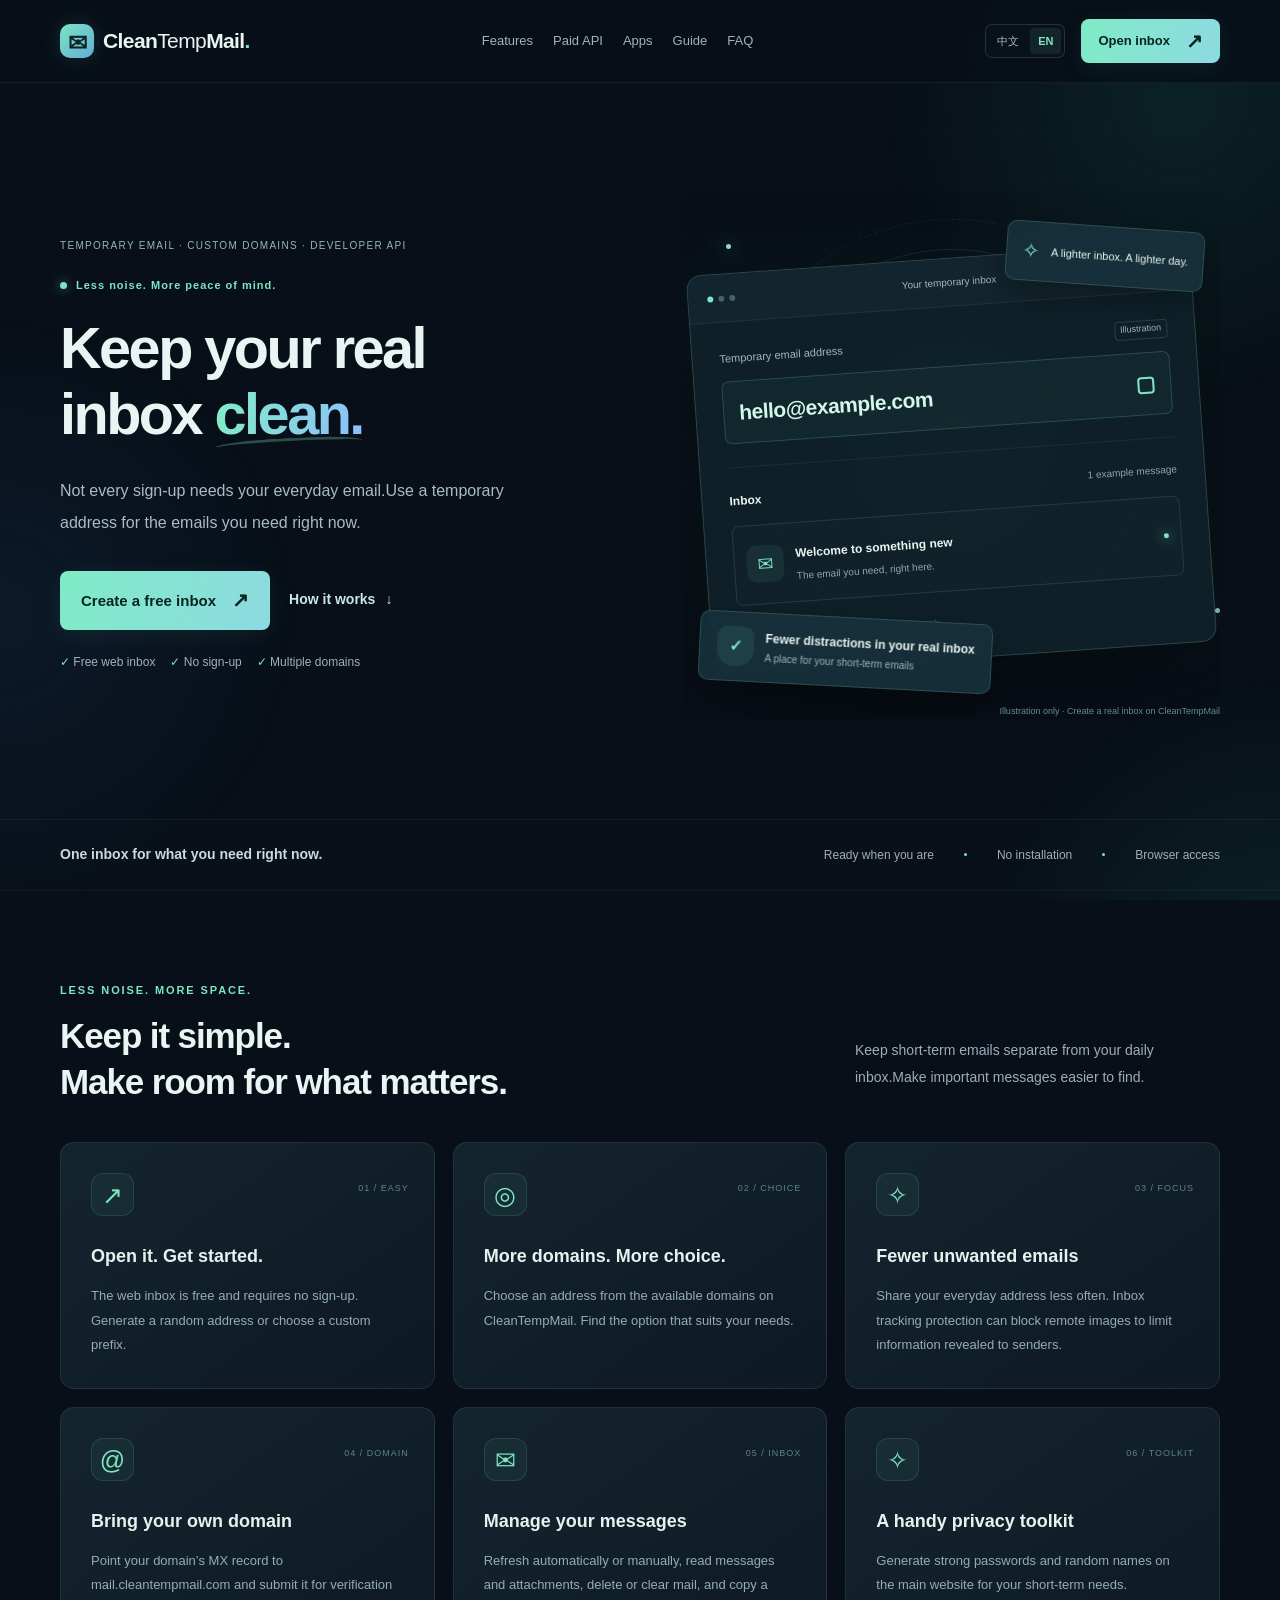
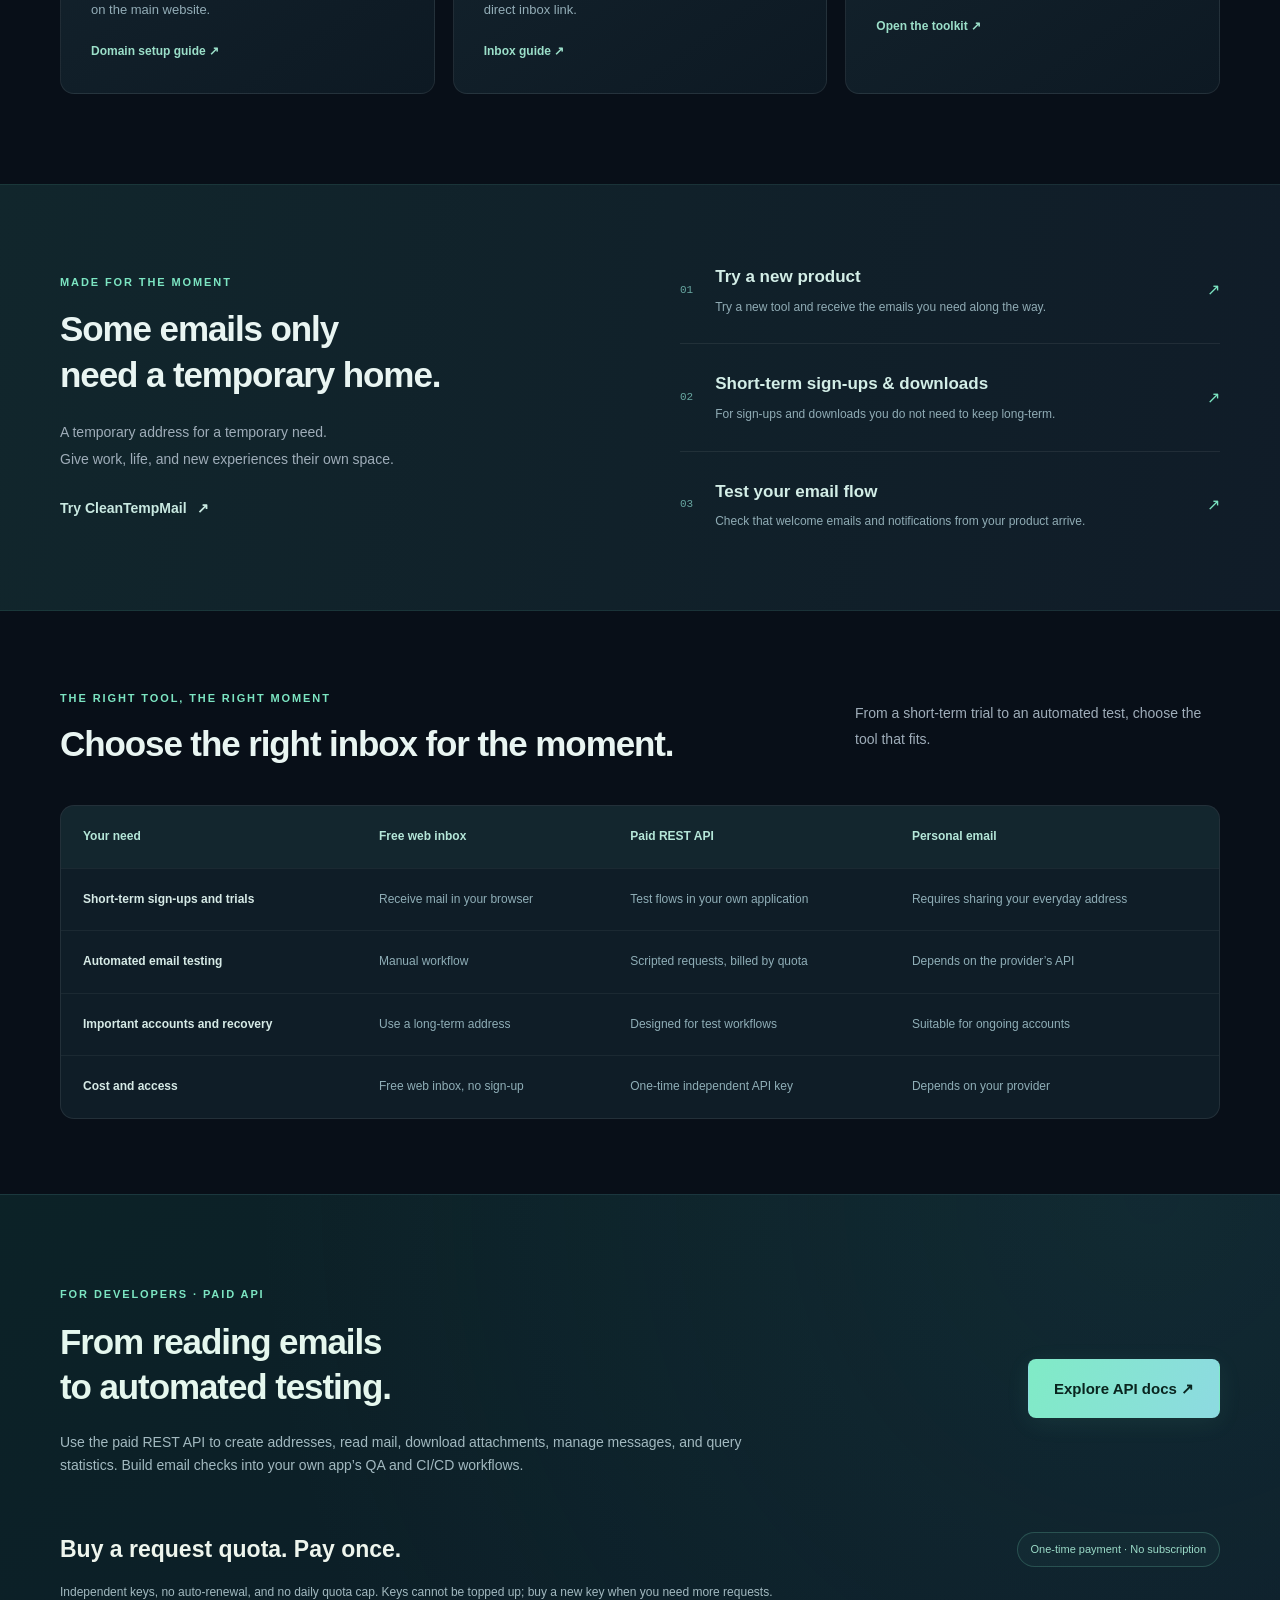
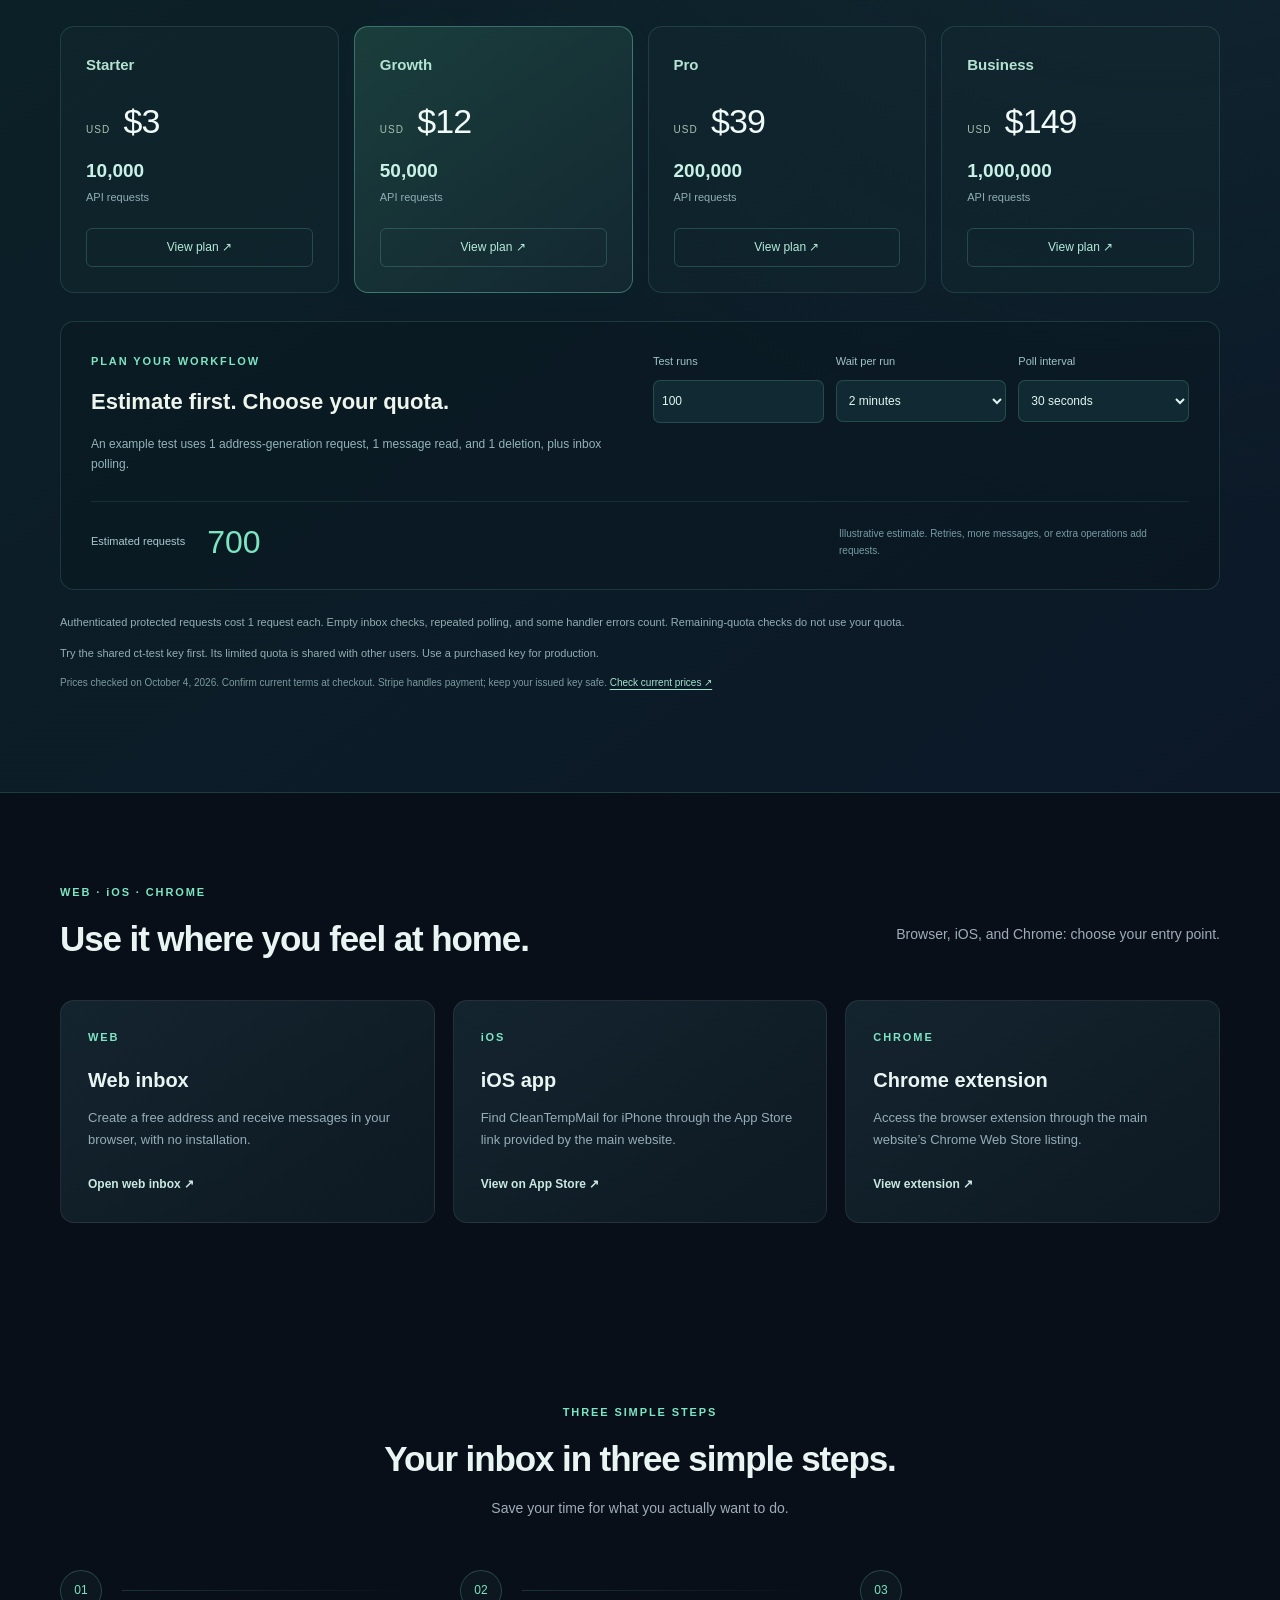
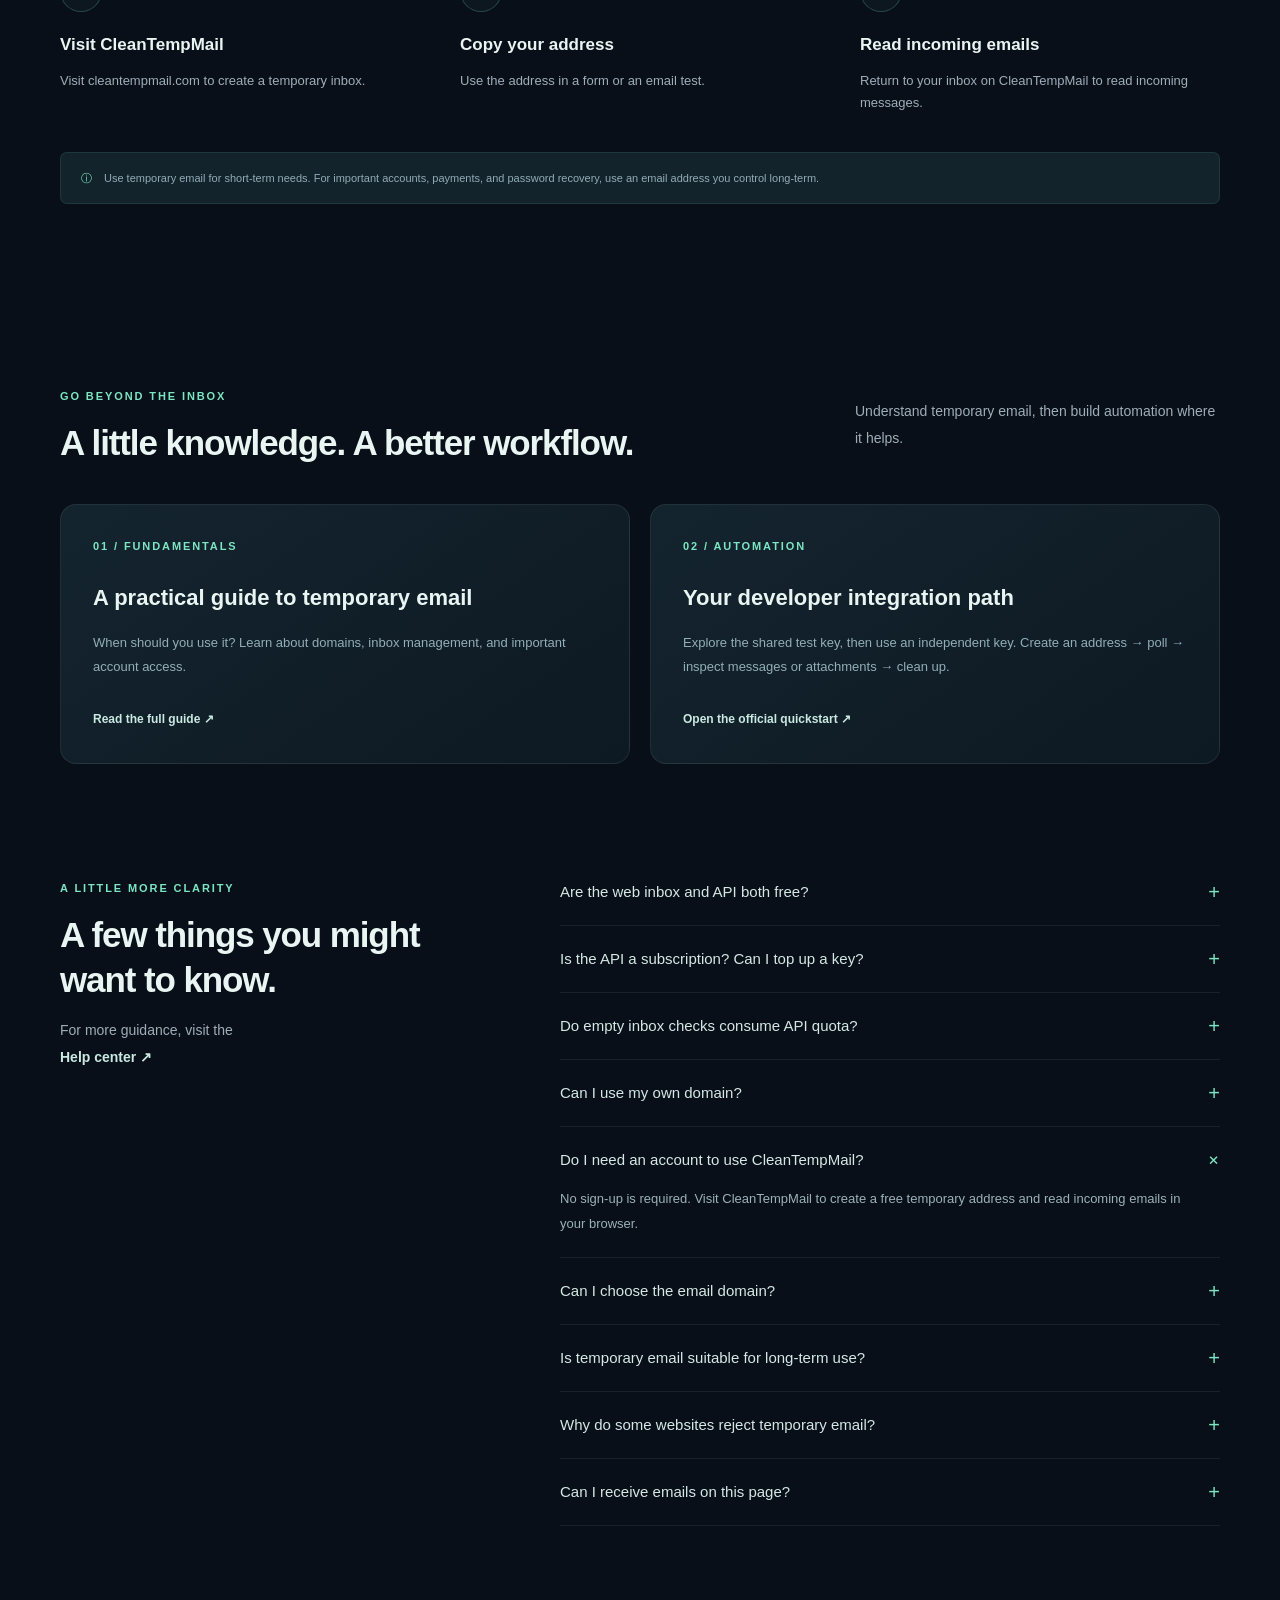
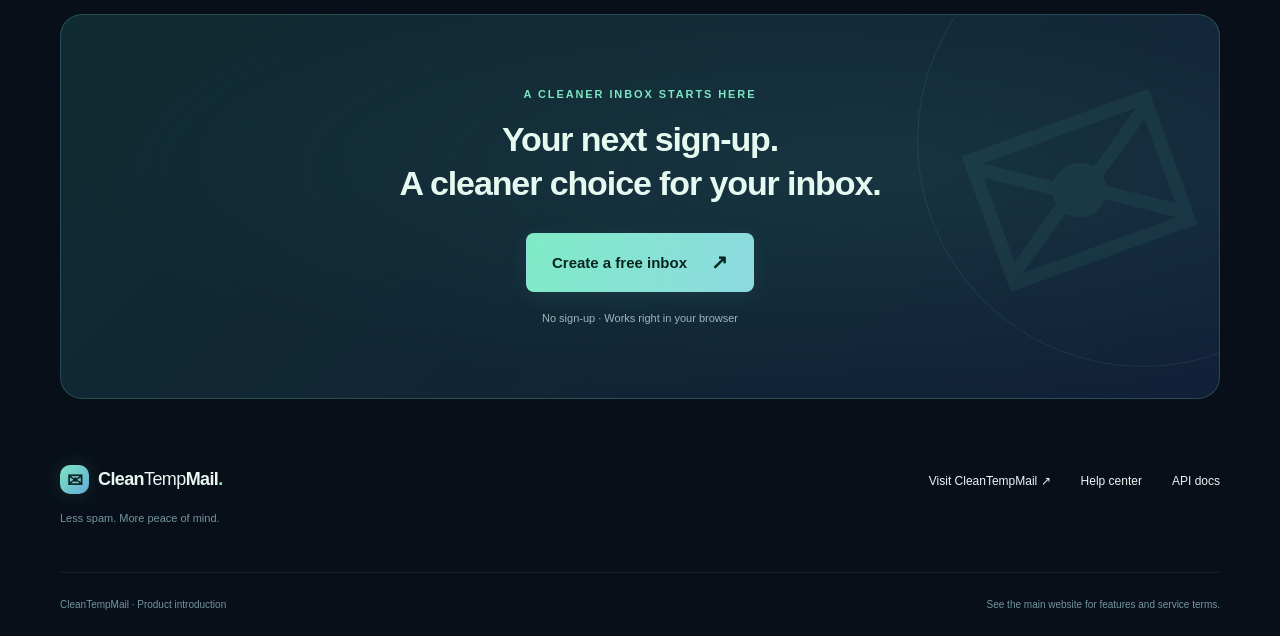
==== commit 6ba638aa: "Redesign bilingual site with animations, product guides and SEO metadata" ====
--- a/site/en/index.html
+++ b/site/en/index.html
@@ -2,30 +2,38 @@
 <html lang="en">
 <head>
 <meta charset="utf-8"><meta name="viewport" content="width=device-width,initial-scale=1">
-<meta name="theme-color" content="#f8faf7">
-<title>CleanTempMail — Keep your real inbox clean</title>
+<meta name="theme-color" content="#080f18">
+<title>CleanTempMail | Free Temporary Email &amp; One-Time Paid API</title>
 <meta name="description" content="Explore CleanTempMail: free web inbox, paid REST API with one-time request quotas, custom domains, privacy tools, iOS app, and Chrome extension.">
-<meta property="og:type" content="website"><meta property="og:locale" content="en_US"><meta property="og:title" content="CleanTempMail — Keep your real inbox clean"><meta property="og:description" content="Free web inbox, one-time paid API, custom domains, privacy tools, and apps.">
+<meta property="og:type" content="website"><meta property="og:locale" content="en_US"><meta property="og:title" content="CleanTempMail | Free Temporary Email &amp; One-Time Paid API"><meta property="og:description" content="Free web inbox, one-time paid API, custom domains, privacy tools, and apps.">
 <link rel="icon" href="../assets/favicon.svg" type="image/svg+xml"><link rel="stylesheet" href="../assets/style.css">
-<link rel="canonical" href="https://chatgptorguk.github.io/cleantempmail-pages/en/">
-<link rel="alternate" hreflang="zh-CN" href="https://chatgptorguk.github.io/cleantempmail-pages/"><link rel="alternate" hreflang="en" href="https://chatgptorguk.github.io/cleantempmail-pages/en/"><link rel="alternate" hreflang="x-default" href="https://chatgptorguk.github.io/cleantempmail-pages/">
-<meta property="og:url" content="https://chatgptorguk.github.io/cleantempmail-pages/en/">
-<script src="../assets/language.js"></script>
+<link rel="canonical" href="https://cleantempmailcom.github.io/cleantempmail-pages/en/">
+<link rel="alternate" hreflang="zh-CN" href="https://cleantempmailcom.github.io/cleantempmail-pages/"><link rel="alternate" hreflang="en" href="https://cleantempmailcom.github.io/cleantempmail-pages/en/"><link rel="alternate" hreflang="x-default" href="https://cleantempmailcom.github.io/cleantempmail-pages/">
+<meta property="og:url" content="https://cleantempmailcom.github.io/cleantempmail-pages/en/">
+<script src="../assets/language.js" data-zh="../" data-en="./"></script>
+<link rel="stylesheet" href="../assets/polish.css">
+<meta name="robots" content="index,follow,max-image-preview:large">
+<meta property="og:site_name" content="CleanTempMail"><meta property="og:image" content="https://cleantempmailcom.github.io/cleantempmail-pages/assets/social.png"><meta property="og:image:width" content="1200"><meta property="og:image:height" content="630"><meta property="og:image:alt" content="CleanTempMail — Free web inbox and paid API">
+<meta name="twitter:card" content="summary_large_image"><meta name="twitter:title" content="CleanTempMail | Free Temporary Email &amp; One-Time Paid API"><meta name="twitter:description" content="Free web inbox · Custom domains · One-time paid API"><meta name="twitter:image" content="https://cleantempmailcom.github.io/cleantempmail-pages/assets/social.png">
+<script src="../assets/effects.js" defer></script>
+<script type="application/ld+json">{"@context": "https://schema.org", "@graph": [{"@type": "WebSite", "@id": "https://cleantempmailcom.github.io/cleantempmail-pages/#website", "name": "CleanTempMail product guide", "url": "https://cleantempmailcom.github.io/cleantempmail-pages/", "inLanguage": ["zh-CN", "en"]}, {"@type": "WebPage", "@id": "https://cleantempmailcom.github.io/cleantempmail-pages/en/#webpage", "url": "https://cleantempmailcom.github.io/cleantempmail-pages/en/", "name": "CleanTempMail | Free Temporary Email & One-Time Paid API", "inLanguage": "en", "isPartOf": {"@id": "https://cleantempmailcom.github.io/cleantempmail-pages/#website"}, "about": {"@type": "SoftwareApplication", "name": "CleanTempMail", "url": "https://cleantempmail.com/", "applicationCategory": "CommunicationApplication", "operatingSystem": "Web, iOS, Chrome", "description": "Free web temporary email with separately paid API access."}}]}</script>
 </head>
-<body>
+<body><div class="ambient" aria-hidden="true"><i></i><i></i><i></i></div><div class="reading-progress" aria-hidden="true"></div>
 <a class="skip" href="#main">Skip to main content</a>
-<header class="header"><div class="wrap nav"><a class="brand" href="#" aria-label="CleanTempMail home"><span class="brand-icon" aria-hidden="true">✉</span>Clean<span>Temp</span>Mail<span class="brand-dot">.</span></a><nav aria-label="Main navigation"><a href="#features">Features</a><a href="#api">Paid API</a><a href="#platforms">Apps</a><a href="#how">How it works</a><a href="#faq">FAQ</a></nav><div class="nav-actions"><div class="language-switch" role="group" aria-label="Choose language"><a href="../?lang=zh" lang="zh-CN" hreflang="zh-CN">中文</a><a href="./?lang=en" lang="en" hreflang="en" aria-current="page">EN</a></div><a class="button small" href="https://cleantempmail.com/">Open inbox <span aria-hidden="true">↗</span></a></div></div></header>
+<header class="header"><div class="wrap nav"><a class="brand" href="#" aria-label="CleanTempMail home"><span class="brand-icon" aria-hidden="true">✉</span>Clean<span>Temp</span>Mail<span class="brand-dot">.</span></a><nav aria-label="Main navigation"><a href="#features">Features</a><a href="#api">Paid API</a><a href="#platforms">Apps</a><a href="#guide">Guide</a><a href="#faq">FAQ</a></nav><div class="nav-actions"><details class="mobile-nav"><summary aria-label="Open navigation"><span></span><span></span></summary><div><a href="#features">Features</a><a href="#api">API</a><a href="#platforms">Apps</a><a href="#guide">Guide</a><a href="#faq">FAQ</a></div></details><div class="language-switch" role="group" aria-label="Choose language"><a href="../?lang=zh" lang="zh-CN" hreflang="zh-CN">中文</a><a href="./?lang=en" lang="en" hreflang="en" aria-current="page">EN</a></div><a class="button small" href="https://cleantempmail.com/">Open inbox <span aria-hidden="true">↗</span></a></div></div></header>
 <main id="main">
-<section class="hero wrap"><div class="hero-copy"><div class="eyebrow"><span class="status-dot"></span> Less noise. More peace of mind.</div><h1>Keep your real<br>inbox <span class="accent">clean.</span></h1><p class="lead">Not every sign-up needs your everyday email.<br class="desktop">Use a temporary address for the emails you need right now.</p><div class="hero-actions"><a class="button" href="https://cleantempmail.com/">Create a free inbox <span aria-hidden="true">↗</span></a><a class="text-link" href="#how">How it works <span aria-hidden="true">↓</span></a></div><div class="hero-checks"><span>✓ Free web inbox</span><span>✓ No sign-up</span><span>✓ Multiple domains</span></div></div>
-<div class="hero-art"><div class="orbit orbit-one"></div><div class="orbit orbit-two"></div><div class="floating-pill top-pill"><span aria-hidden="true">✧</span> A lighter inbox. A lighter day.</div><div class="mail-card"><div class="mock-top"><span class="window-dots"><i></i><i></i><i></i></span><span>Your temporary inbox</span><span aria-hidden="true">↗</span></div><div class="mock-body"><div class="mock-label">Temporary email address <span>Illustration</span></div><div class="mock-address">hello@example.com <span aria-hidden="true">▢</span></div><div class="mock-divider"></div><div class="inbox-title">Inbox <span>1 example message</span></div><div class="message"><div class="message-icon" aria-hidden="true">✉</div><div><strong>Welcome to something new</strong><p>The email you need, right here.</p></div><span class="message-dot"></span></div><div class="mock-bottom"><span class="status-dot"></span> Simple, clean, and ready when you need it</div></div></div><div class="floating-pill bottom-pill"><span class="shield" aria-hidden="true">✓</span><div><strong>Fewer distractions in your real inbox</strong><small>A place for your short-term emails</small></div></div><div class="art-caption">Illustration only · Create a real inbox on CleanTempMail</div></div></section>
+<section class="hero wrap"><div class="hero-copy"><div class="hero-product-label">TEMPORARY EMAIL · CUSTOM DOMAINS · DEVELOPER API</div><div class="eyebrow"><span class="status-dot"></span> Less noise. More peace of mind.</div><h1>Keep your real<br>inbox <span class="accent">clean.</span></h1><p class="lead">Not every sign-up needs your everyday email.<br class="desktop">Use a temporary address for the emails you need right now.</p><div class="hero-actions"><a class="button" href="https://cleantempmail.com/">Create a free inbox <span aria-hidden="true">↗</span></a><a class="text-link" href="#how">How it works <span aria-hidden="true">↓</span></a></div><div class="hero-checks"><span>✓ Free web inbox</span><span>✓ No sign-up</span><span>✓ Multiple domains</span></div></div>
+<div class="hero-art"><div class="orbital-spark spark-one"></div><div class="orbital-spark spark-two"></div><div class="orbit orbit-one"></div><div class="orbit orbit-two"></div><div class="floating-pill top-pill"><span aria-hidden="true">✧</span> A lighter inbox. A lighter day.</div><div class="mail-card"><div class="mock-top"><span class="window-dots"><i></i><i></i><i></i></span><span>Your temporary inbox</span><span aria-hidden="true">↗</span></div><div class="mock-body"><div class="mock-label">Temporary email address <span>Illustration</span></div><div class="mock-address">hello@example.com <span aria-hidden="true">▢</span></div><div class="mock-divider"></div><div class="inbox-title">Inbox <span>1 example message</span></div><div class="message"><div class="message-icon" aria-hidden="true">✉</div><div><strong>Welcome to something new</strong><p>The email you need, right here.</p></div><span class="message-dot"></span></div><div class="mock-bottom"><span class="status-dot"></span> Simple, clean, and ready when you need it</div></div></div><div class="floating-pill bottom-pill"><span class="shield" aria-hidden="true">✓</span><div><strong>Fewer distractions in your real inbox</strong><small>A place for your short-term emails</small></div></div><div class="art-caption">Illustration only · Create a real inbox on CleanTempMail</div></div></section>
 <div class="benefit-strip"><div class="wrap"><span>One inbox for what you need right now.</span><div><span>Ready when you are</span><i></i><span>No installation</span><i></i><span>Browser access</span></div></div></div>
 <section id="features" class="section wrap"><div class="section-heading"><div><div class="eyebrow">LESS NOISE. MORE SPACE.</div><h2>Keep it simple.<br>Make room for what matters.</h2></div><p>Keep short-term emails separate from your daily inbox.<br>Make important messages easier to find.</p></div><div class="features"><article class="feature"><span class="feature-icon" aria-hidden="true">↗</span><span class="card-number">01 / EASY</span><h3>Open it. Get started.</h3><p>The web inbox is free and requires no sign-up. Generate a random address or choose a custom prefix.</p></article><article class="feature"><span class="feature-icon" aria-hidden="true">◎</span><span class="card-number">02 / CHOICE</span><h3>More domains. More choice.</h3><p>Choose an address from the available domains on CleanTempMail. Find the option that suits your needs.</p></article><article class="feature"><span class="feature-icon" aria-hidden="true">✧</span><span class="card-number">03 / FOCUS</span><h3>Fewer unwanted emails</h3><p>Share your everyday address less often. Inbox tracking protection can block remote images to limit information revealed to senders.</p></article><article class="feature"><span class="feature-icon" aria-hidden="true">@</span><span class="card-number">04 / DOMAIN</span><h3>Bring your own domain</h3><p>Point your domain’s MX record to mail.cleantempmail.com and submit it for verification on the main website.</p><a class="text-link feature-link" href="https://cleantempmail.com/help#help-step-4">Domain setup guide ↗</a></article><article class="feature"><span class="feature-icon" aria-hidden="true">✉</span><span class="card-number">05 / INBOX</span><h3>Manage your messages</h3><p>Refresh automatically or manually, read messages and attachments, delete or clear mail, and copy a direct inbox link.</p><a class="text-link feature-link" href="https://cleantempmail.com/help#help-step-2">Inbox guide ↗</a></article><article class="feature"><span class="feature-icon" aria-hidden="true">✧</span><span class="card-number">06 / TOOLKIT</span><h3>A handy privacy toolkit</h3><p>Generate strong passwords and random names on the main website for your short-term needs.</p><a class="text-link feature-link" href="https://cleantempmail.com/">Open the toolkit ↗</a></article></div></section>
 <section class="use-section"><div class="wrap use-grid"><div><div class="eyebrow">MADE FOR THE MOMENT</div><h2>Some emails only<br>need a temporary home.</h2><p class="section-description">A temporary address for a temporary need.<br>Give work, life, and new experiences their own space.</p><a class="text-link" href="https://cleantempmail.com/">Try CleanTempMail <span aria-hidden="true">↗</span></a></div><div class="use-list"><article><span class="use-number">01</span><div><h3>Try a new product</h3><p>Try a new tool and receive the emails you need along the way.</p></div><span aria-hidden="true">↗</span></article><article><span class="use-number">02</span><div><h3>Short-term sign-ups &amp; downloads</h3><p>For sign-ups and downloads you do not need to keep long-term.</p></div><span aria-hidden="true">↗</span></article><article><span class="use-number">03</span><div><h3>Test your email flow</h3><p>Check that welcome emails and notifications from your product arrive.</p></div><span aria-hidden="true">↗</span></article></div></div></section>
-<section id="api" class="api-section"><div class="wrap"><div class="api-heading"><div><div class="eyebrow">FOR DEVELOPERS · PAID API</div><h2>From reading emails<br>to automated testing.</h2><p>Use the paid REST API to create addresses, read mail, download attachments, manage messages, and query statistics. Build email checks into your own app’s QA and CI/CD workflows.</p></div><a class="button" href="https://cleantempmail.com/api#api-reference">Explore API docs ↗</a></div><div class="pricing-heading"><h3>Buy a request quota. Pay once.</h3><span class="api-badge">One-time payment · No subscription</span></div><p class="api-description">Independent keys, no auto-renewal, and no daily quota cap. Keys cannot be topped up; buy a new key when you need more requests.</p><div class="plan-grid"><article class="plan-card"><h3>Starter</h3><div class="plan-price"><span>USD</span> $3</div><p class="plan-quota"><strong>10,000</strong> API requests</p><a class="plan-link" href="https://cleantempmail.com/api#api-plan-starter">View plan ↗</a></article><article class="plan-card"><h3>Growth</h3><div class="plan-price"><span>USD</span> $12</div><p class="plan-quota"><strong>50,000</strong> API requests</p><a class="plan-link" href="https://cleantempmail.com/api#api-plan-growth">View plan ↗</a></article><article class="plan-card"><h3>Pro</h3><div class="plan-price"><span>USD</span> $39</div><p class="plan-quota"><strong>200,000</strong> API requests</p><a class="plan-link" href="https://cleantempmail.com/api#api-plan-pro">View plan ↗</a></article><article class="plan-card"><h3>Business</h3><div class="plan-price"><span>USD</span> $149</div><p class="plan-quota"><strong>1,000,000</strong> API requests</p><a class="plan-link" href="https://cleantempmail.com/api#api-plan-business">View plan ↗</a></article></div><div class="api-notes"><p>Authenticated protected requests cost 1 request each. Empty inbox checks, repeated polling, and some handler errors count. Remaining-quota checks do not use your quota.</p><p>Try the shared ct-test key first. Its limited quota is shared with other users. Use a purchased key for production.</p><p class="price-date">Prices checked on October 4, 2026. Confirm current terms at checkout. Stripe handles payment; keep your issued key safe. <a href="https://cleantempmail.com/api#api-plans">Check current prices ↗</a></p></div></div></section>
+<section class="section wrap comparison-section"><div class="section-heading"><div><div class="eyebrow">THE RIGHT TOOL, THE RIGHT MOMENT</div><h2>Choose the right inbox for the moment.</h2></div><p>From a short-term trial to an automated test, choose the tool that fits.</p></div><div class="table-scroll" tabindex="0" role="region" aria-label="Compare email options"><table><caption class="sr-only">Choose the right inbox for the moment.</caption><thead><tr><th scope="col">Your need</th><th scope="col">Free web inbox</th><th scope="col">Paid REST API</th><th scope="col">Personal email</th></tr></thead><tbody><tr><th scope="row">Short-term sign-ups and trials</th><td>Receive mail in your browser</td><td>Test flows in your own application</td><td>Requires sharing your everyday address</td></tr><tr><th scope="row">Automated email testing</th><td>Manual workflow</td><td>Scripted requests, billed by quota</td><td>Depends on the provider’s API</td></tr><tr><th scope="row">Important accounts and recovery</th><td>Use a long-term address</td><td>Designed for test workflows</td><td>Suitable for ongoing accounts</td></tr><tr><th scope="row">Cost and access</th><td>Free web inbox, no sign-up</td><td>One-time independent API key</td><td>Depends on your provider</td></tr></tbody></table></div></section>
+<section id="api" class="api-section"><div class="wrap"><div class="api-heading"><div><div class="eyebrow">FOR DEVELOPERS · PAID API</div><h2>From reading emails<br>to automated testing.</h2><p>Use the paid REST API to create addresses, read mail, download attachments, manage messages, and query statistics. Build email checks into your own app’s QA and CI/CD workflows.</p></div><a class="button" href="https://cleantempmail.com/api#api-reference">Explore API docs ↗</a></div><div class="pricing-heading"><h3>Buy a request quota. Pay once.</h3><span class="api-badge">One-time payment · No subscription</span></div><p class="api-description">Independent keys, no auto-renewal, and no daily quota cap. Keys cannot be topped up; buy a new key when you need more requests.</p><div class="plan-grid"><article class="plan-card"><h3>Starter</h3><div class="plan-price"><span>USD</span> $3</div><p class="plan-quota"><strong>10,000</strong> API requests</p><a class="plan-link" href="https://cleantempmail.com/api#api-plan-starter">View plan ↗</a></article><article class="plan-card"><h3>Growth</h3><div class="plan-price"><span>USD</span> $12</div><p class="plan-quota"><strong>50,000</strong> API requests</p><a class="plan-link" href="https://cleantempmail.com/api#api-plan-growth">View plan ↗</a></article><article class="plan-card"><h3>Pro</h3><div class="plan-price"><span>USD</span> $39</div><p class="plan-quota"><strong>200,000</strong> API requests</p><a class="plan-link" href="https://cleantempmail.com/api#api-plan-pro">View plan ↗</a></article><article class="plan-card"><h3>Business</h3><div class="plan-price"><span>USD</span> $149</div><p class="plan-quota"><strong>1,000,000</strong> API requests</p><a class="plan-link" href="https://cleantempmail.com/api#api-plan-business">View plan ↗</a></article></div><div class="quota-estimator"><div><div class="eyebrow">PLAN YOUR WORKFLOW</div><h3>Estimate first. Choose your quota.</h3><p>An example test uses 1 address-generation request, 1 message read, and 1 deletion, plus inbox polling.</p></div><form class="quota-form"><label for="runs">Test runs<input id="runs" type="number" min="1" max="10000" step="1" value="100" inputmode="numeric"></label><label for="window">Wait per run<select id="window"><option value="60">1 minute</option><option value="120" selected>2 minutes</option><option value="300">5 minutes</option></select></label><label for="interval">Poll interval<select id="interval"><option value="10">10 seconds</option><option value="30" selected>30 seconds</option><option value="60">60 seconds</option></select></label></form><div class="estimate-output"><span>Estimated requests</span><output id="quota-result" for="runs window interval" aria-live="polite">700</output><small>Illustrative estimate. Retries, more messages, or extra operations add requests.</small></div></div><div class="api-notes"><p>Authenticated protected requests cost 1 request each. Empty inbox checks, repeated polling, and some handler errors count. Remaining-quota checks do not use your quota.</p><p>Try the shared ct-test key first. Its limited quota is shared with other users. Use a purchased key for production.</p><p class="price-date">Prices checked on October 4, 2026. Confirm current terms at checkout. Stripe handles payment; keep your issued key safe. <a href="https://cleantempmail.com/api#api-plans">Check current prices ↗</a></p></div></div></section>
 <section id="platforms" class="section wrap"><div class="section-heading"><div><div class="eyebrow">WEB · iOS · CHROME</div><h2>Use it where you feel at home.</h2></div><p>Browser, iOS, and Chrome: choose your entry point.</p></div><div class="platform-grid"><article class="platform-card"><span class="eyebrow">WEB</span><h3>Web inbox</h3><p>Create a free address and receive messages in your browser, with no installation.</p><a class="text-link" href="https://cleantempmail.com/">Open web inbox ↗</a></article><article class="platform-card"><span class="eyebrow">iOS</span><h3>iOS app</h3><p>Find CleanTempMail for iPhone through the App Store link provided by the main website.</p><a class="text-link" href="https://apps.apple.com/app/cleantempmail/id6804115132">View on App Store ↗</a></article><article class="platform-card"><span class="eyebrow">CHROME</span><h3>Chrome extension</h3><p>Access the browser extension through the main website’s Chrome Web Store listing.</p><a class="text-link" href="https://chrome.google.com/webstore/detail/ckdnbgkaiffdkkgfplbbicegcbakimdg">View extension ↗</a></article></div></section>
 <section id="how" class="section wrap"><div class="center-heading"><div class="eyebrow">THREE SIMPLE STEPS</div><h2>Your inbox in three simple steps.</h2><p>Save your time for what you actually want to do.</p></div><div class="steps"><article><div class="step-top"><span>01</span><div></div></div><h3>Visit CleanTempMail</h3><p>Visit cleantempmail.com to create a temporary inbox.</p></article><article><div class="step-top"><span>02</span><div></div></div><h3>Copy your address</h3><p>Use the address in a form or an email test.</p></article><article><div class="step-top"><span>03</span></div><h3>Read incoming emails</h3><p>Return to your inbox on CleanTempMail to read incoming messages.</p></article></div><div class="usage-note"><span aria-hidden="true">ⓘ</span> Use temporary email for short-term needs. For important accounts, payments, and password recovery, use an email address you control long-term.</div></section>
+<section id="guide" class="section wrap guide-section"><div class="section-heading"><div><div class="eyebrow">GO BEYOND THE INBOX</div><h2>A little knowledge. A better workflow.</h2></div><p>Understand temporary email, then build automation where it helps.</p></div><div class="guide-grid"><article class="guide-card"><div class="eyebrow">01 / FUNDAMENTALS</div><h3>A practical guide to temporary email</h3><p>When should you use it? Learn about domains, inbox management, and important account access.</p><a class="text-link" href="./guide/temporary-email.html">Read the full guide ↗</a></article><article class="guide-card"><div class="eyebrow">02 / AUTOMATION</div><h3>Your developer integration path</h3><p>Explore the shared test key, then use an independent key. Create an address → poll → inspect messages or attachments → clean up.</p><a class="text-link" href="https://cleantempmail.com/api#api-quickstart">Open the official quickstart ↗</a></article></div></section>
 <section id="faq" class="faq-section wrap"><div><div class="eyebrow">A LITTLE MORE CLARITY</div><h2>A few things you might want to know.</h2><p>For more guidance, visit the<br><a class="text-link" href="https://cleantempmail.com/help">Help center ↗</a></p></div><div class="faq-list"><details><summary>Are the web inbox and API both free?<span aria-hidden="true">+</span></summary><p>The web inbox is free. Independent API keys are paid, with a fixed request quota. A limited shared test key is available for evaluation.</p></details><details><summary>Is the API a subscription? Can I top up a key?<span aria-hidden="true">+</span></summary><p>No subscription or auto-renewal. Each purchase issues an independent key. Existing keys cannot be topped up; purchase a new key for more requests.</p></details><details><summary>Do empty inbox checks consume API quota?<span aria-hidden="true">+</span></summary><p>Yes. Protected requests count after authentication, including empty results, repeated polling, and some handler errors. Public domain listing and quota checks do not count.</p></details><details><summary>Can I use my own domain?<span aria-hidden="true">+</span></summary><p>Yes. Follow the main website’s MX setup instructions and submit your domain for verification.</p></details><details open><summary>Do I need an account to use CleanTempMail?<span aria-hidden="true">+</span></summary><p>No sign-up is required. Visit CleanTempMail to create a free temporary address and read incoming emails in your browser.</p></details><details><summary>Can I choose the email domain?<span aria-hidden="true">+</span></summary><p>Yes. CleanTempMail offers multiple domains. Check the main website for the current selection and availability.</p></details><details><summary>Is temporary email suitable for long-term use?<span aria-hidden="true">+</span></summary><p>Temporary email is best suited to short-term trials and testing. Use a personal email address you control long-term for ongoing accounts, important information, and password recovery.</p></details><details><summary>Why do some websites reject temporary email?<span aria-hidden="true">+</span></summary><p>Each website has its own email validation rules, and some services restrict temporary addresses. Please follow the rules of the service you use.</p></details><details><summary>Can I receive emails on this page?<span aria-hidden="true">+</span></summary><p>This is a product introduction page. Select “Create a free inbox” to visit CleanTempMail and use the actual email service.</p></details></div></section>
 <section class="cta wrap"><div class="cta-decoration" aria-hidden="true">✉</div><div class="eyebrow">A CLEANER INBOX STARTS HERE</div><h2>Your next sign-up.<br>A cleaner choice for your inbox.</h2><a class="button" href="https://cleantempmail.com/">Create a free inbox <span aria-hidden="true">↗</span></a><p>No sign-up · Works right in your browser</p></section>
 </main>
-<footer class="wrap footer"><div><a class="brand" href="https://cleantempmail.com/"><span class="brand-icon" aria-hidden="true">✉</span>Clean<span>Temp</span>Mail<span class="brand-dot">.</span></a><p>Less spam. More peace of mind.</p></div><div class="footer-links"><a href="https://cleantempmail.com/">Visit CleanTempMail ↗</a><a href="https://cleantempmail.com/help">Help center</a><a href="https://cleantempmail.com/api">API docs</a></div><div class="footer-bottom"><span>CleanTempMail · Product introduction</span><span>See the main website for features and service terms.</span></div></footer>
+<a class="back-top" href="#main" aria-label="Back to top">↑</a><footer class="wrap footer"><div><a class="brand" href="https://cleantempmail.com/"><span class="brand-icon" aria-hidden="true">✉</span>Clean<span>Temp</span>Mail<span class="brand-dot">.</span></a><p>Less spam. More peace of mind.</p></div><div class="footer-links"><a href="https://cleantempmail.com/">Visit CleanTempMail ↗</a><a href="https://cleantempmail.com/help">Help center</a><a href="https://cleantempmail.com/api">API docs</a></div><div class="footer-bottom"><span>CleanTempMail · Product introduction</span><span>See the main website for features and service terms.</span></div></footer>
 </body></html>
--- a/site/assets/polish.css
+++ b/site/assets/polish.css
@@ -0,0 +1,10 @@
+@charset "UTF-8";
+:root{--bg:#080f18;--ink:#e9f5f2;--muted:#9fadb9;--green:#7ce5c2;--mint:#163a35;--line:#ffffff15;--surface:#101c26;--blue:#85baf8}body{background:var(--bg);overflow-x:clip}::selection{background:#7ce5c244;color:#fff}.wrap{max-width:1160px}.ambient{position:fixed;inset:0;pointer-events:none;overflow:hidden;z-index:-1}.ambient i{position:absolute;display:block;width:600px;height:600px;border-radius:50%;background:radial-gradient(circle,#14564f45,transparent 70%);top:-200px;right:-200px;animation:aurora 25s ease-in-out infinite alternate}.ambient i:nth-child(2){background:radial-gradient(circle,#244a7a30,transparent 70%);top:35%;left:-300px;animation-delay:-12s}.ambient i:nth-child(3){top:75%;right:-300px;animation-delay:-6s}.header{background:#080f18d9;border-color:#ffffff10}.nav{height:82px}.brand{letter-spacing:-.6px}.brand-icon{background:linear-gradient(135deg,#7ce5c2,#63abd9);color:#0d2524;box-shadow:0 0 22px #7ce5c225}.brand-dot{color:#7ce5c2}.nav nav a{color:#a1b3bd;position:relative}.nav nav a:after{content:"";position:absolute;bottom:-5px;left:0;width:0;height:1px;background:var(--green);transition:width .25s}.nav nav a:hover:after{width:100%}.language-switch{border-color:#ffffff20;background:#ffffff03}.language-switch a{color:#a9bbb9}.language-switch a[aria-current=page]{background:#7ce5c218;color:#7ce5c2}.button{background:linear-gradient(110deg,#80ebc6,#8ddae1);color:#09251f;border-color:transparent;box-shadow:0 5px 25px #6bdcb515;transition:transform .25s,box-shadow .25s}.button:hover{background:linear-gradient(110deg,#a6f4db,#abeaf0);color:#09251f;box-shadow:0 9px 35px #6bdcb530}.button.small{padding:10px 16px}.hero{padding-block:108px 100px;gap:60px;position:relative}.hero::before{content:"";position:absolute;inset:0 -45px;pointer-events:none;background-image:linear-gradient(#7ce5c206 1px,transparent 1px),linear-gradient(90deg,#7ce5c206 1px,transparent 1px);background-size:50px 50px;mask-image:radial-gradient(ellipse at 65% 30%,#000,transparent 70%);z-index:-1}.hero-product-label{font-size:10px;letter-spacing:1.3px;color:#94b7ba;margin-bottom:22px}.hero .eyebrow{font-size:11px;letter-spacing:1.2px}.eyebrow{color:#7ce5c2}.hero h1{font-size:clamp(46px,4.7vw,66px);line-height:1.25;margin-top:20px;letter-spacing:-2.5px}.accent{background:linear-gradient(100deg,#81edc5,#8ebefe);background-clip:text;-webkit-background-clip:text;color:transparent}.accent:after{border-color:#7ce5c24d;height:9px;bottom:-4px}.lead{color:#a9bbc4;max-width:490px}.hero-checks{color:#9db3b7}.text-link{color:#c9e9e1}.text-link:hover{color:#82f0cc}.status-dot{background:#7ce5c2;box-shadow:0 0 12px #7ce5c299;animation:breathe 3s ease-in-out infinite}.hero-art{perspective:1000px}.mail-card{background:#10232bd9;border-color:#8ed6c238;box-shadow:0 24px 90px #0008,0 0 70px #66d4b612;transform:rotate(-4deg);animation:inbox-float 7s ease-in-out infinite}.mock-top{background:#1d323955;border-color:#ffffff10;color:#a1b6c0}.window-dots i{background:#46616a}.window-dots i:first-child{background:#7ce5c2}.mock-label{color:#a1b8bc}.mock-label span{border-color:#ffffff20;color:#9bb8c0}.mock-address{background:#78dfb90b;border-color:#78dfb935;color:#d3f7eb}.mock-address span{color:#7ce5c2}.mock-divider{background:#ffffff10}.inbox-title span,.message p,.mock-bottom{color:#8ba8af}.message{border-color:#7ce5c225;background:#ffffff03}.message-icon{background:#7ce5c213;color:#7ce5c2}.message-dot{background:#7ce5c2;box-shadow:0 0 12px #7ce5c2}.floating-pill{background:#17303be8;border-color:#99dac22e;box-shadow:0 12px 35px #0005;backdrop-filter:blur(12px)}.top-pill{animation:pill-float 6s ease-in-out infinite}.bottom-pill{animation:pill-float 8s ease-in-out infinite reverse}.bottom-pill small{color:#9ab5bd}.shield{background:#7ce5c217;color:#7ce5c2}.orbit{background:radial-gradient(circle,#66bda90d,transparent 68%);border-color:#7ce5c21f}.orbit-two{border-color:#85baf82a;animation:orbit-turn 45s linear infinite}.orbital-spark{position:absolute;width:5px;height:5px;background:#98e9dc;box-shadow:0 0 20px #7ce5c2;border-radius:50%}.spark-one{left:8%;top:10%;animation:breathe 4s infinite}.spark-two{right:0;bottom:20%;animation:breathe 5s infinite;animation-delay:-2s}.art-caption{color:#658992}.benefit-strip{background:#ffffff02;border-color:#ffffff0c}.benefit-strip .wrap>span{color:#c9dbde}.benefit-strip i{background:#7ce5c2}.section{padding-block:90px}h2{font-size:35px;letter-spacing:-1.1px}.section-heading>p{max-width:365px}.feature,.platform-card,.guide-card,.plan-card{position:relative;isolation:isolate;overflow:hidden;background:linear-gradient(145deg,#14242e,#0d1923);border-color:#ffffff14;transition:transform .28s,border-color .28s,box-shadow .28s}.feature:before,.platform-card:before,.guide-card:before,.plan-card:before{content:"";position:absolute;inset:0;background:radial-gradient(300px circle at var(--mouse-x,-300px) var(--mouse-y,-300px),#7ce5c215,transparent 70%);z-index:-1;pointer-events:none}.feature:hover,.platform-card:hover,.guide-card:hover,.plan-card:hover{transform:translateY(-5px);border-color:#7ce5c24d;box-shadow:0 15px 40px #0002}.features{gap:18px}.feature{border-radius:14px;padding:30px}.feature-icon{background:#7ce5c20d;border-color:#7ce5c224;color:#7ce5c2;border-radius:12px}.card-number{color:#60828b}.feature h3{color:#e4f3ef}.feature p{color:#93adb7}.feature-link{color:#9bdfc9}.use-section{background:linear-gradient(100deg,#11262c,#101c28);border-color:#7ce5c217;position:relative}.use-list article{border-color:#ffffff12}.use-number{color:#68a7a1}.use-list h3{color:#d3eee7}.use-list p{color:#90acb5}.api-section{background:radial-gradient(ellipse at 90% 0,#285d6130,transparent 55%),linear-gradient(145deg,#0c2227,#0c1828);border-block:1px solid #7ce5c223;padding-block:90px}.api-section .eyebrow{color:#7ce5c2}.api-heading h2{color:#e5f7ee}.api-heading p,.api-description{color:#a2b9c0}.api-heading .button{background:linear-gradient(110deg,#80ebc6,#8ddae1);color:#09251f;border-color:transparent}.api-badge{border-color:#7ce5c235;color:#9bdbc8;background:#7ce5c209}.plan-card{border-radius:14px;padding:25px;background:#13283080;border-color:#7ce5c223}.plan-card:nth-child(2){border-color:#7ce5c25c;background:linear-gradient(145deg,#1a3e3c,#132731);box-shadow:0 0 35px #7ce5c207}.plan-card h3{color:#b5e3d1}.plan-price{color:#f0faf7}.plan-quota{color:#91adb6}.plan-quota strong{color:#c8f2e5}.plan-link{border-color:#7ce5c234;color:#b3ebd8}.plan-link:hover{background:#7ce5c21b}.api-notes p{color:#92aeb4}.api-notes .price-date{color:#799b9f}.api-notes a{color:#a3e3cc}.platform-card{border-radius:14px}.platform-card p{color:#96adb8}.step-top span{background:#7ce5c20a;border-color:#7ce5c23b;color:#7ce5c2}.step-top div{background:linear-gradient(90deg,#7ce5c22b,transparent)}.usage-note{background:#13232c;border:1px solid #7ce5c21a;color:#91acb5}.faq-list details{border-color:#ffffff13}.faq-list summary{color:#d5e8e5}.faq-list summary span{color:#7ce5c2}.faq-list details p{color:#9bb1b9}.cta{background:radial-gradient(ellipse at 70% 40%,#265c5b4a,transparent 70%),linear-gradient(135deg,#102b31,#112038);border-color:#7ce5c233;border-radius:22px;padding:70px 30px}.cta:before{content:"";position:absolute;width:450px;height:450px;border:1px solid #7ce5c219;border-radius:50%;right:-150px;top:-100px}.cta-decoration{color:#7ce5c2;opacity:.06}.cta h2{color:#e6f9f0}.cta>p{color:#9eb7be}.footer p,.footer-bottom{color:#74969f}.footer-bottom{border-color:#ffffff10}.reading-progress{position:fixed;left:0;top:0;right:0;height:2px;background:linear-gradient(90deg,#7ce5c2,#85baf8);transform:scaleX(var(--progress,0));transform-origin:left;z-index:30;box-shadow:0 0 12px #7ce5c2}.back-top{position:fixed;bottom:24px;right:24px;width:40px;height:40px;display:grid;place-items:center;border:1px solid #7ce5c242;background:#11222be8;color:#7ce5c2;border-radius:12px;opacity:0;visibility:hidden;transform:translateY(8px);transition:opacity .2s,transform .2s;z-index:15;backdrop-filter:blur(10px)}.is-scrolled .back-top{opacity:1;visibility:visible;transform:none}.skip{background:#18312f;color:#fff}.sr-only{position:absolute;width:1px;height:1px;padding:0;margin:-1px;overflow:hidden;clip:rect(0,0,0,0);white-space:nowrap;border:0}.motion-enabled .reveal{transition:opacity .65s ease var(--reveal-delay,0ms),translate .65s ease var(--reveal-delay,0ms),transform .25s,border-color .25s}.motion-enabled .reveal:not(.seen){opacity:0;translate:0 22px}.motion-enabled .reveal.seen{opacity:1;translate:0 0}.mobile-nav{display:none}.table-scroll{overflow-x:auto;border:1px solid #ffffff15;border-radius:14px;background:#0f1d27;scrollbar-color:#4b8178 #101d25}.table-scroll table{width:100%;border-collapse:collapse;text-align:left;font-size:12px}.table-scroll th,.table-scroll td{padding:20px 22px;border-bottom:1px solid #ffffff0d;min-width:170px;line-height:1.8}.table-scroll thead{background:#7ce5c20b;color:#b5e7d9}.table-scroll th{font-weight:550}.table-scroll td{color:#8faeb7}.table-scroll tbody tr:last-child>*{border-bottom:0}.table-scroll tbody th{color:#d6eae6}.comparison-section{padding-top:75px;padding-bottom:75px}.quota-estimator{display:grid;grid-template-columns:1fr 1fr;gap:26px;padding:30px;border:1px solid #7ce5c227;border-radius:14px;background:#06151b55;margin-top:28px}.quota-estimator h3{font-size:22px;margin:13px 0}.quota-estimator p{color:#93b3ba;font-size:12px;margin:0}.quota-form{display:grid;grid-template-columns:repeat(3,1fr);gap:12px;align-items:start}.quota-form label{font-size:11px;color:#9fc3c5;min-width:0}.quota-form input,.quota-form select{width:100%;margin-top:10px;border:1px solid #7ce5c22e;border-radius:7px;background:#112933;color:#e0f5ee;padding:10px 8px;font:inherit;font-size:12px;min-height:42px;outline-offset:3px}.quota-form input:focus-visible,.quota-form select:focus-visible{outline:2px solid #7ce5c2}.estimate-output{grid-column:1/-1;display:flex;align-items:center;gap:22px;border-top:1px solid #7ce5c21b;padding-top:23px}.estimate-output>span{font-size:11px;color:#a9cbd0}.estimate-output output{font-size:32px;font-variant-numeric:tabular-nums;line-height:1;color:#7ce5c2}.estimate-output small{color:#769ca5;font-size:10px;max-width:350px;margin-left:auto}.guide-grid{display:grid;grid-template-columns:1fr 1fr;gap:20px}.guide-card{border:1px solid #ffffff14;border-radius:16px;padding:32px}.guide-card h3{font-size:22px;margin:24px 0 14px}.guide-card p{font-size:13px;line-height:1.9;color:#92aeb7;margin:0 0 24px}.guide-card .text-link{font-size:12px}.article-shell{max-width:850px;padding-block:70px}.breadcrumb{color:#8dadb7;font-size:12px;margin-bottom:25px;display:flex;gap:12px}.article-shell h1{font-size:44px;line-height:1.35;letter-spacing:-1px;margin:15px 0 20px}.article-intro{font-size:17px;color:#b0c7ce}.article-meta{font-size:11px;color:#7b9da5;margin-block:22px 35px}.article-toc{border:1px solid #7ce5c222;border-radius:14px;padding:25px;background:#13273199;display:flex;flex-wrap:wrap;gap:12px 22px;font-size:12px;margin-bottom:40px}.article-toc strong{flex-basis:100%;color:#c6eadf}.article-section{padding:24px 0;scroll-margin-top:110px}.article-section h2{font-size:27px;margin:0 0 18px}.article-section p,.article-section li{font-size:15px;line-height:2;color:#a0b9c2}.article-section a{color:#9fe3cf;text-decoration:underline;text-underline-offset:4px}.article-section ul{padding-left:22px}.article-next{padding:25px;border:1px solid #7ce5c225;background:#13273170;border-radius:14px;margin-top:35px}.article-next h2{font-size:23px;margin-bottom:18px}.article-next .hero-actions{flex-wrap:wrap}
+@keyframes aurora{to{transform:translate(-55px,65px) scale(1.12)}}@keyframes inbox-float{0%,100%{transform:translateY(0) rotate(-4deg)}50%{transform:translateY(-12px) rotate(-2deg)}}@keyframes pill-float{0%,100%{translate:0 0}50%{translate:0 -10px}}@keyframes orbit-turn{to{transform:translate(-50%,-50%) rotate(360deg)}}@keyframes breathe{0%,100%{opacity:.6}50%{opacity:1}}
+@media(min-width:761px) and (max-width:1100px){.hero{gap:35px}.nav{gap:13px}.header .nav nav{gap:13px}.quota-estimator{grid-template-columns:1fr}.estimate-output{grid-column:auto}html[lang=en] .hero h1{font-size:48px}}
+@media(max-width:760px){.nav{height:70px}.hero{padding-block:58px 40px;gap:32px}.hero:before{inset:0 -15px}.hero h1,html[lang=en] .hero h1{font-size:46px;letter-spacing:-1.8px}.hero-product-label{font-size:9px;letter-spacing:1px;margin-bottom:20px}.hero .eyebrow{font-size:10px}.hero-art{padding-block:54px 70px}.section{padding-block:58px}h2{font-size:28px}.feature{padding:26px}.api-section{padding-block:55px}.cta{padding:48px 22px}.cta h2{font-size:28px}.nav-actions{flex-direction:row-reverse}.mobile-nav{display:block;position:relative}.mobile-nav summary{display:flex;flex-direction:column;justify-content:center;gap:5px;width:32px;height:32px;cursor:pointer;list-style:none}.mobile-nav summary::-webkit-details-marker{display:none}.mobile-nav summary span{height:1px;width:18px;background:#a2d8c9;margin-inline:auto;transition:transform .2s}.mobile-nav[open] summary span:first-child{transform:translateY(3px) rotate(45deg)}.mobile-nav[open] summary span:last-child{transform:translateY(-3px) rotate(-45deg)}.mobile-nav>div{position:absolute;right:0;top:43px;background:#10242ef5;border:1px solid #7ce5c236;border-radius:12px;padding:12px;min-width:160px;box-shadow:0 20px 35px #0006;backdrop-filter:blur(16px)}.mobile-nav a{display:block;padding:10px 15px;font-size:13px;color:#bce4db}.table-scroll th,.table-scroll td{padding:15px;min-width:160px;font-size:11px}.quota-estimator{grid-template-columns:1fr;padding:23px;gap:23px}.quota-form{gap:10px}.quota-form label{font-size:10px}.quota-form input,.quota-form select{font-size:11px}.estimate-output{grid-column:auto;flex-wrap:wrap;gap:15px}.estimate-output small{margin-left:0;flex-basis:100%}.guide-grid{grid-template-columns:1fr}.guide-card{padding:27px}.guide-card h3{font-size:21px}.back-top{right:17px;bottom:17px;width:36px;height:36px}.article-shell{padding-block:40px}.article-shell h1{font-size:32px}.article-intro{font-size:15px}.article-section h2{font-size:25px}.article-section p,.article-section li{font-size:14px}.article-toc{padding:20px}.article-next{padding:23px}}
+@media(max-width:360px){.hero h1,html[lang=en] .hero h1{font-size:39px}.hero-product-label{font-size:8px}.quota-form{grid-template-columns:1fr}.quota-form label{font-size:11px}.quota-form input,.quota-form select{margin-top:5px}.nav-actions{gap:3px}.brand{font-size:15px}}
+@media(prefers-reduced-motion:reduce){*,*::before,*::after{animation:none!important;transition:none!important;scroll-behavior:auto!important}.motion-enabled .reveal:not(.seen){opacity:1;translate:none}.mail-card{transform:rotate(-3deg)}.back-top{transform:none}}
+@media print{.ambient,.reading-progress,.back-top,.mobile-nav,.hero-art{display:none}body{background:white;color:#111}.header{position:static;background:white}.feature,.platform-card,.guide-card,.plan-card,.api-section,.use-section,.cta{background:white;color:#111;border-color:#ccc}p,h1,h2,h3,a{color:#111!important}.motion-enabled .reveal{opacity:1!important;translate:none!important}}
+@media(min-width:761px){.hero::before{inset:0}}
+.hero-art{overflow:clip;padding-inline:16px}.hero-art .top-pill{right:16px}.hero-art .bottom-pill{left:16px}.art-caption{bottom:0}
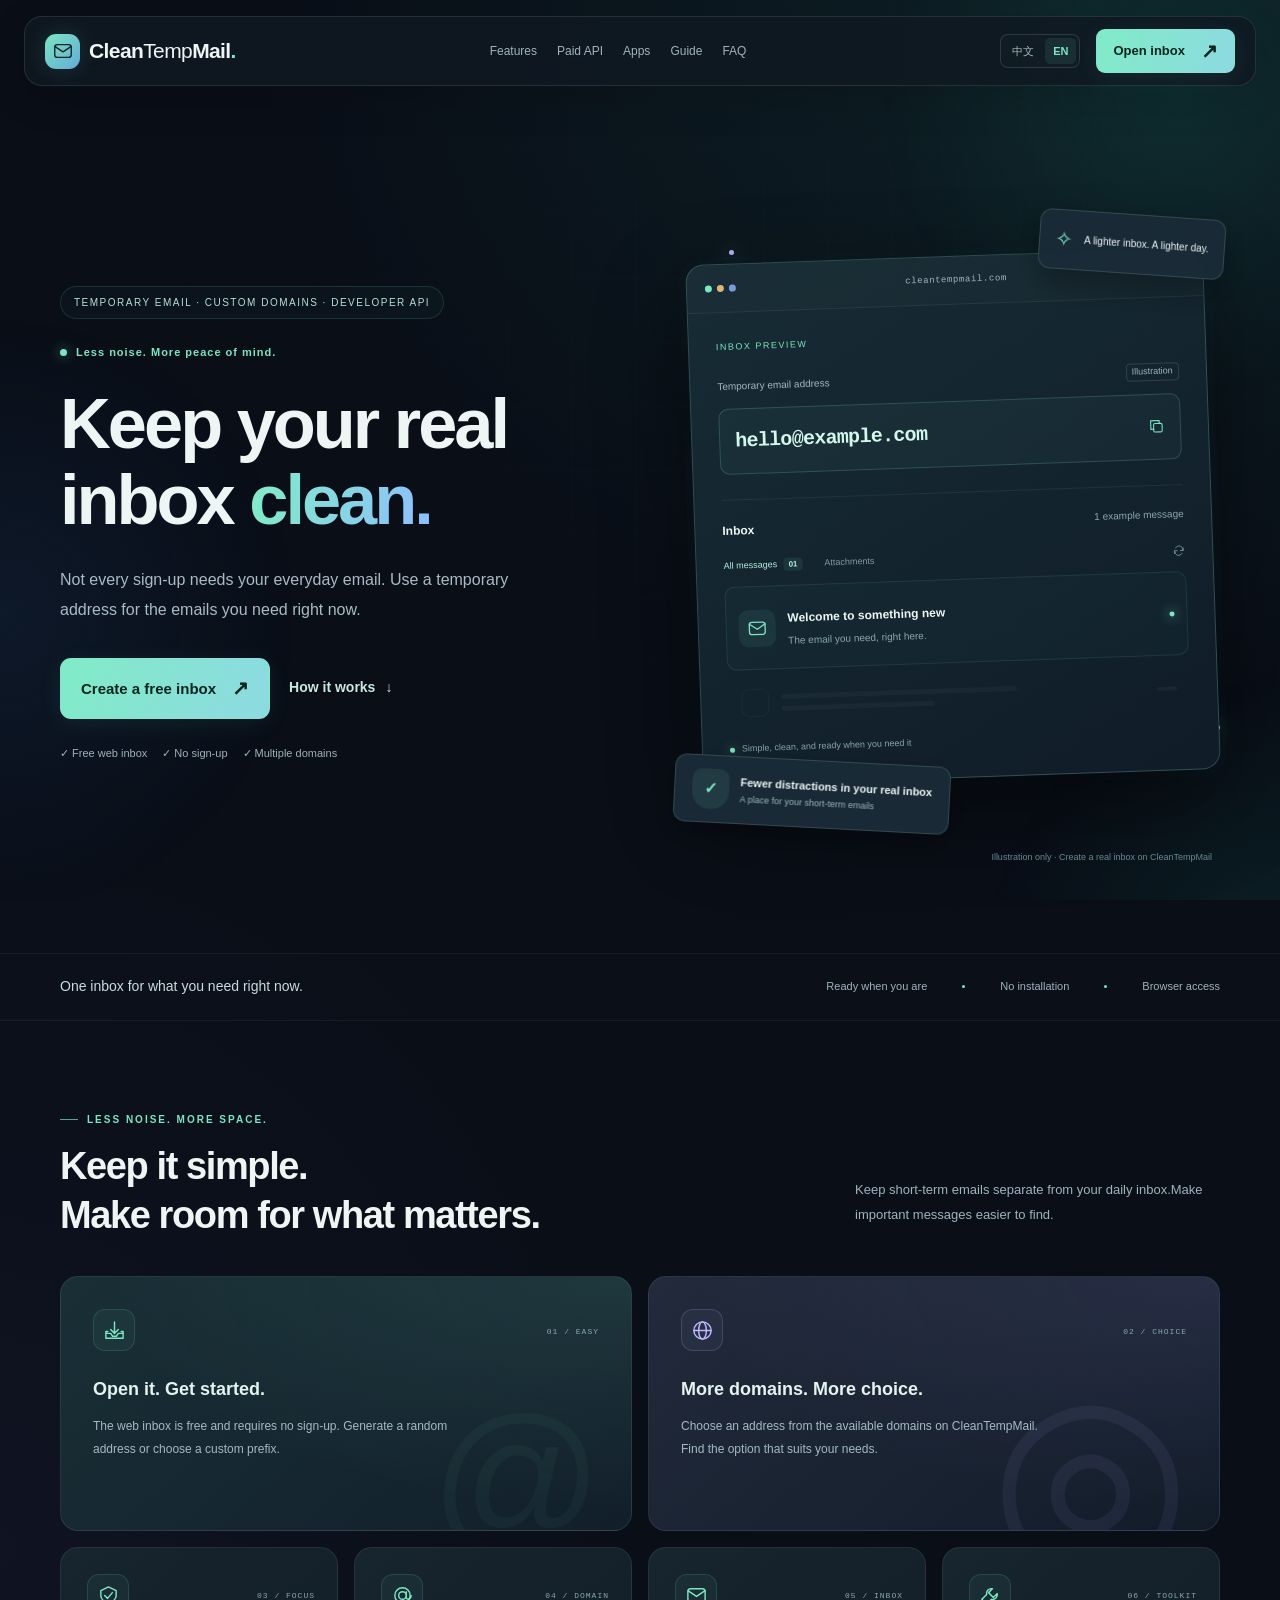
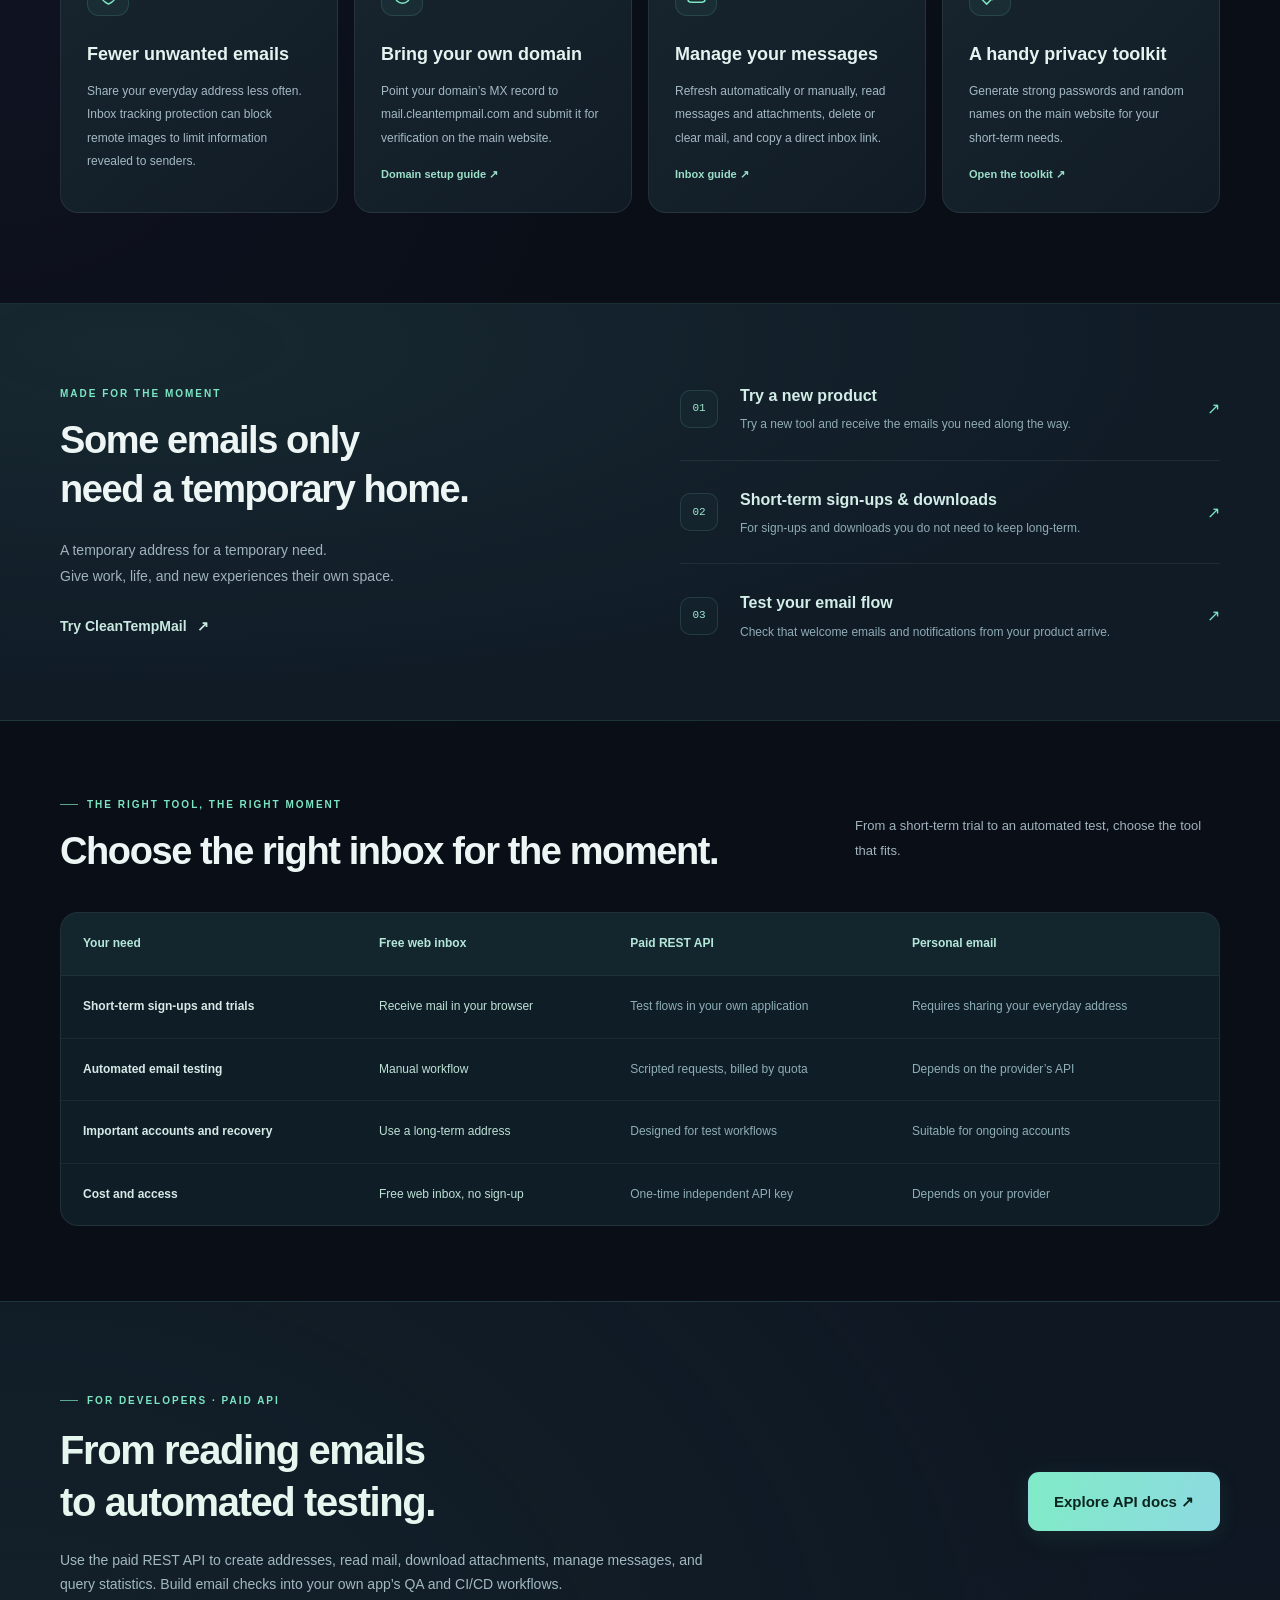
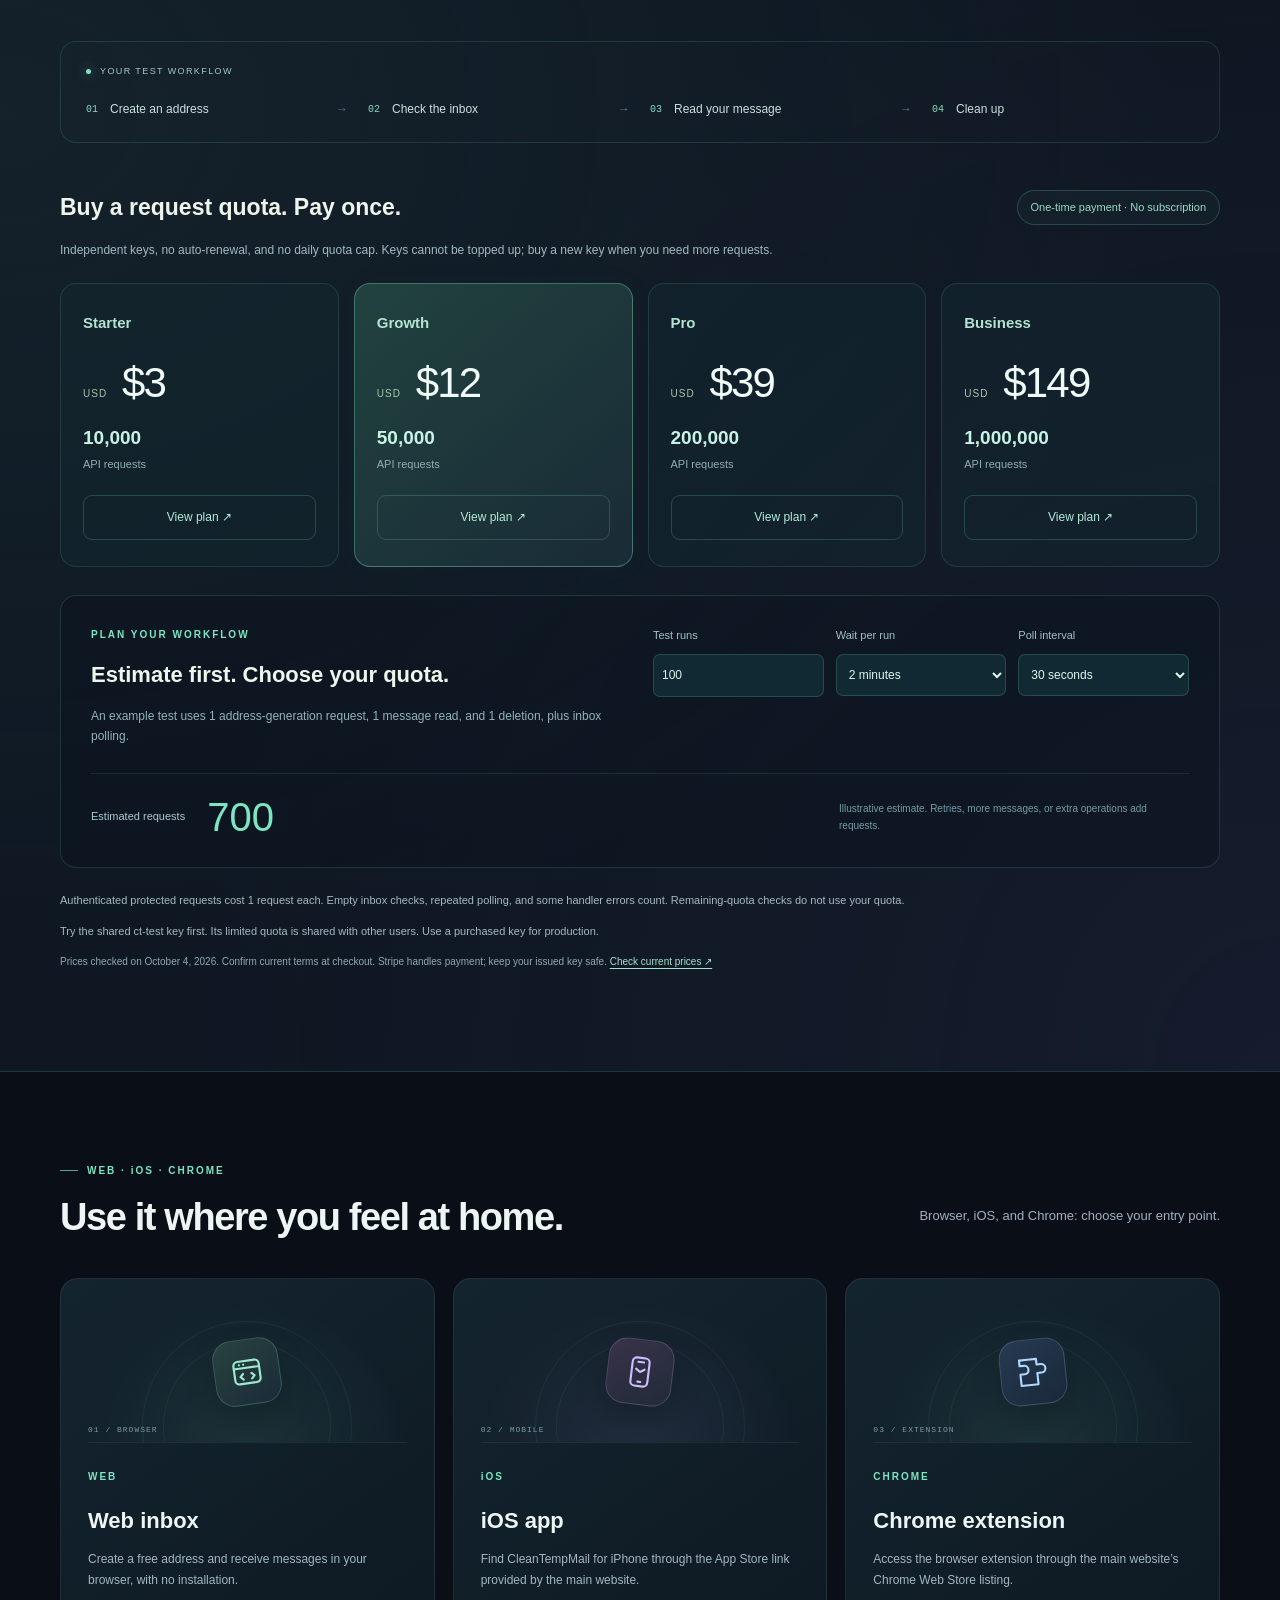
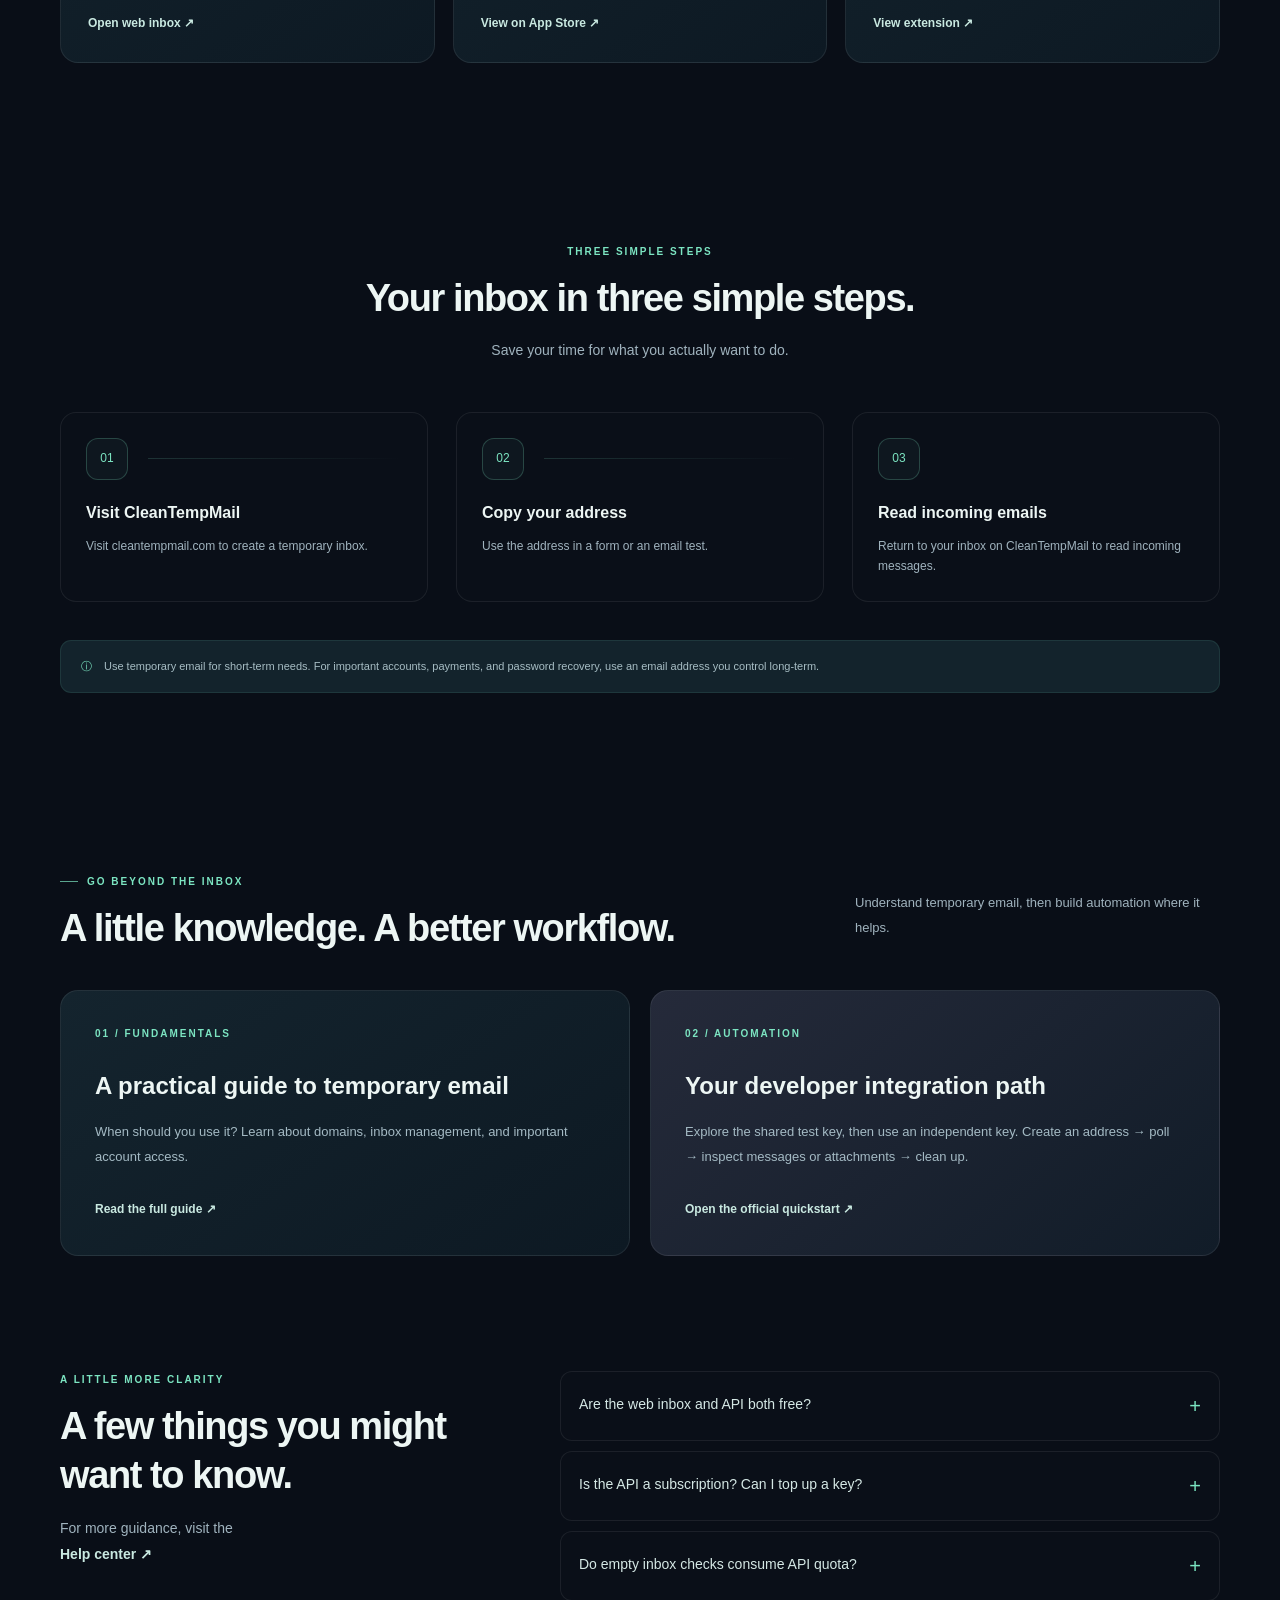
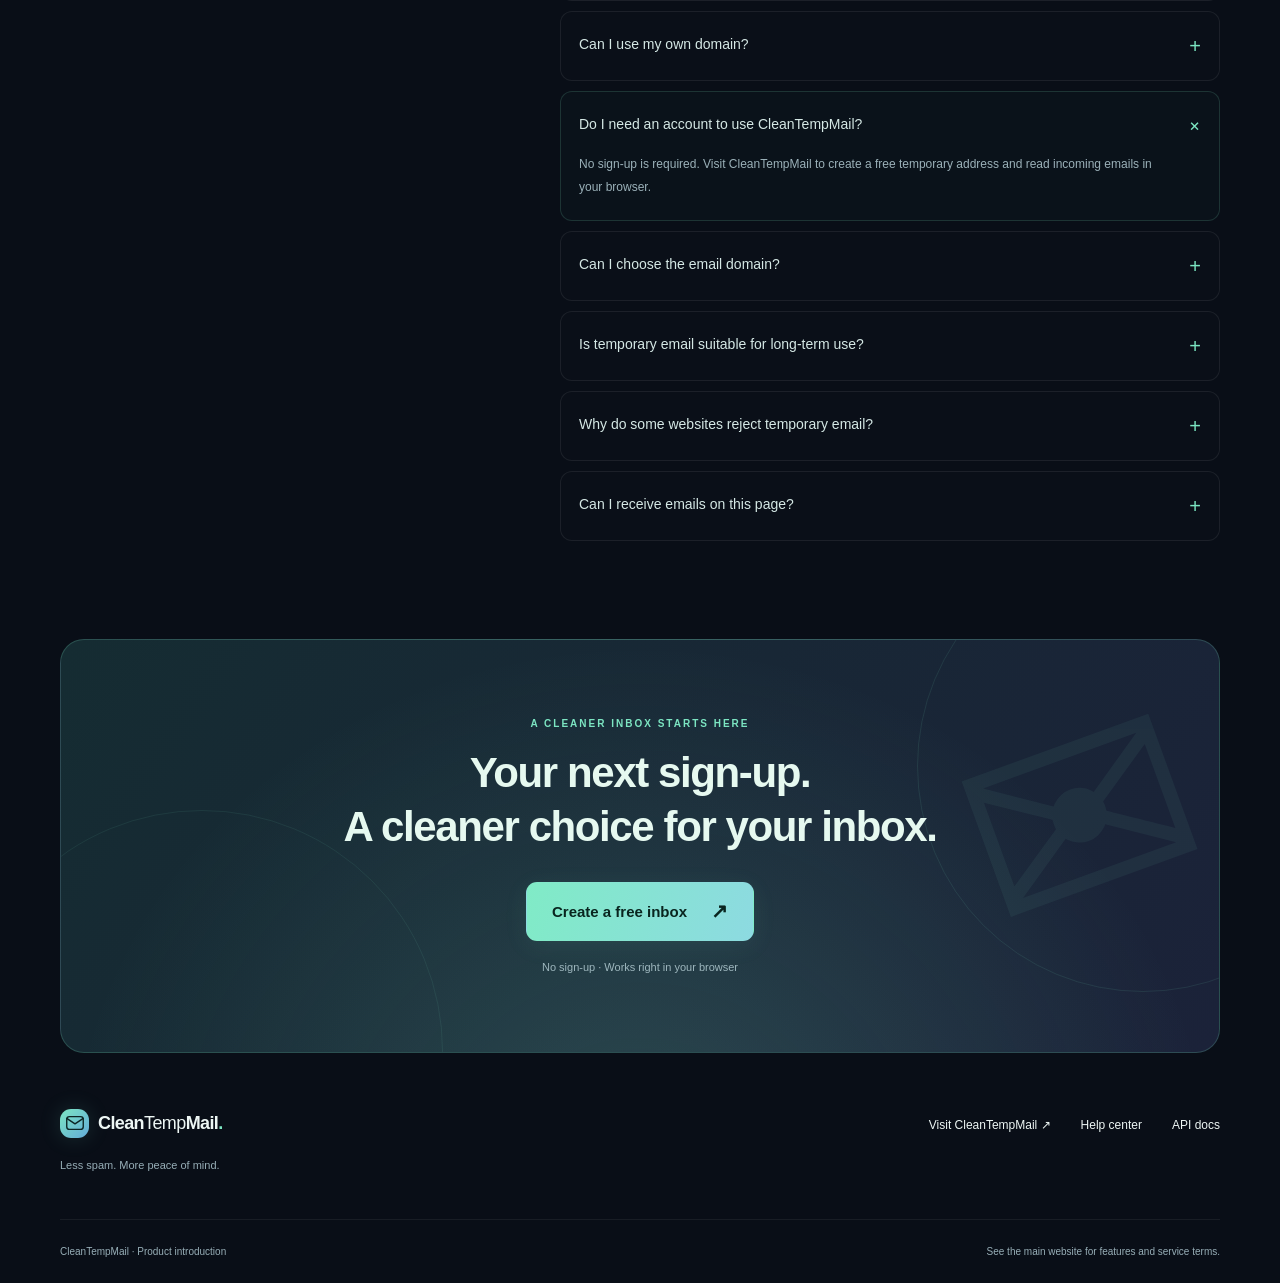
==== commit 36b06d64: "Refine bilingual landing page with floating navigation and inbox visuals Improve the responsive hero" ====
--- a/site/en/index.html
+++ b/site/en/index.html
@@ -20,20 +20,20 @@
 </head>
 <body><div class="ambient" aria-hidden="true"><i></i><i></i><i></i></div><div class="reading-progress" aria-hidden="true"></div>
 <a class="skip" href="#main">Skip to main content</a>
-<header class="header"><div class="wrap nav"><a class="brand" href="#" aria-label="CleanTempMail home"><span class="brand-icon" aria-hidden="true">✉</span>Clean<span>Temp</span>Mail<span class="brand-dot">.</span></a><nav aria-label="Main navigation"><a href="#features">Features</a><a href="#api">Paid API</a><a href="#platforms">Apps</a><a href="#guide">Guide</a><a href="#faq">FAQ</a></nav><div class="nav-actions"><details class="mobile-nav"><summary aria-label="Open navigation"><span></span><span></span></summary><div><a href="#features">Features</a><a href="#api">API</a><a href="#platforms">Apps</a><a href="#guide">Guide</a><a href="#faq">FAQ</a></div></details><div class="language-switch" role="group" aria-label="Choose language"><a href="../?lang=zh" lang="zh-CN" hreflang="zh-CN">中文</a><a href="./?lang=en" lang="en" hreflang="en" aria-current="page">EN</a></div><a class="button small" href="https://cleantempmail.com/">Open inbox <span aria-hidden="true">↗</span></a></div></div></header>
+<header class="header"><div class="wrap nav"><a class="brand" href="#" aria-label="CleanTempMail home"><span class="brand-icon" aria-hidden="true"><svg class="" viewBox="0 0 24 24" fill="none" stroke="currentColor" stroke-width="1.5" stroke-linecap="round" stroke-linejoin="round" aria-hidden="true"><rect x="3" y="5" width="18" height="14" rx="3"/><path d="m3 7 9 6 9-6"/></svg></span>Clean<span>Temp</span>Mail<span class="brand-dot">.</span></a><nav aria-label="Main navigation"><a href="#features">Features</a><a href="#api">Paid API</a><a href="#platforms">Apps</a><a href="#guide">Guide</a><a href="#faq">FAQ</a></nav><div class="nav-actions"><details class="mobile-nav"><summary aria-label="Open navigation"><span></span><span></span></summary><div><a href="#features">Features</a><a href="#api">API</a><a href="#platforms">Apps</a><a href="#guide">Guide</a><a href="#faq">FAQ</a></div></details><div class="language-switch" role="group" aria-label="Choose language"><a href="../?lang=zh" lang="zh-CN" hreflang="zh-CN">中文</a><a href="./?lang=en" lang="en" hreflang="en" aria-current="page">EN</a></div><a class="button small" href="https://cleantempmail.com/">Open inbox <span aria-hidden="true">↗</span></a></div></div></header>
 <main id="main">
-<section class="hero wrap"><div class="hero-copy"><div class="hero-product-label">TEMPORARY EMAIL · CUSTOM DOMAINS · DEVELOPER API</div><div class="eyebrow"><span class="status-dot"></span> Less noise. More peace of mind.</div><h1>Keep your real<br>inbox <span class="accent">clean.</span></h1><p class="lead">Not every sign-up needs your everyday email.<br class="desktop">Use a temporary address for the emails you need right now.</p><div class="hero-actions"><a class="button" href="https://cleantempmail.com/">Create a free inbox <span aria-hidden="true">↗</span></a><a class="text-link" href="#how">How it works <span aria-hidden="true">↓</span></a></div><div class="hero-checks"><span>✓ Free web inbox</span><span>✓ No sign-up</span><span>✓ Multiple domains</span></div></div>
-<div class="hero-art"><div class="orbital-spark spark-one"></div><div class="orbital-spark spark-two"></div><div class="orbit orbit-one"></div><div class="orbit orbit-two"></div><div class="floating-pill top-pill"><span aria-hidden="true">✧</span> A lighter inbox. A lighter day.</div><div class="mail-card"><div class="mock-top"><span class="window-dots"><i></i><i></i><i></i></span><span>Your temporary inbox</span><span aria-hidden="true">↗</span></div><div class="mock-body"><div class="mock-label">Temporary email address <span>Illustration</span></div><div class="mock-address">hello@example.com <span aria-hidden="true">▢</span></div><div class="mock-divider"></div><div class="inbox-title">Inbox <span>1 example message</span></div><div class="message"><div class="message-icon" aria-hidden="true">✉</div><div><strong>Welcome to something new</strong><p>The email you need, right here.</p></div><span class="message-dot"></span></div><div class="mock-bottom"><span class="status-dot"></span> Simple, clean, and ready when you need it</div></div></div><div class="floating-pill bottom-pill"><span class="shield" aria-hidden="true">✓</span><div><strong>Fewer distractions in your real inbox</strong><small>A place for your short-term emails</small></div></div><div class="art-caption">Illustration only · Create a real inbox on CleanTempMail</div></div></section>
+<section class="hero wrap"><div class="hero-copy"><div class="hero-product-label">TEMPORARY EMAIL · CUSTOM DOMAINS · DEVELOPER API</div><div class="eyebrow"><span class="status-dot"></span> Less noise. More peace of mind.</div><h1>Keep your real<br>inbox <span class="accent">clean.</span></h1><p class="lead">Not every sign-up needs your everyday email.<br class="desktop"> Use a temporary address for the emails you need right now.</p><div class="hero-actions"><a class="button" href="https://cleantempmail.com/">Create a free inbox <span aria-hidden="true">↗</span></a><a class="text-link" href="#how">How it works <span aria-hidden="true">↓</span></a></div><div class="hero-checks"><span>✓ Free web inbox</span><span>✓ No sign-up</span><span>✓ Multiple domains</span></div></div>
+<div class="hero-art"><div class="orbital-spark spark-one"></div><div class="orbital-spark spark-two"></div><div class="orbit orbit-one"></div><div class="orbit orbit-two"></div><div class="floating-pill top-pill"><span aria-hidden="true">✧</span> A lighter inbox. A lighter day.</div><div class="mail-card"><div class="mock-top"><span class="window-dots"><i></i><i></i><i></i></span><span class="mock-url">cleantempmail.com</span><span>Your temporary inbox</span><span aria-hidden="true">↗</span></div><div class="mock-body"><div class="inbox-overline">INBOX PREVIEW</div><div class="mock-label">Temporary email address <span>Illustration</span></div><div class="mock-address">hello@example.com <span aria-hidden="true"><svg class="" viewBox="0 0 24 24" fill="none" stroke="currentColor" stroke-width="1.5" stroke-linecap="round" stroke-linejoin="round" aria-hidden="true"><rect x="8" y="8" width="12" height="12" rx="2"/><path d="M16 8V4H4v12h4"/></svg></span></div><div class="mock-divider"></div><div class="inbox-title">Inbox <span>1 example message</span></div><div class="mock-tabs"><span>All messages <b>01</b></span><span>Attachments</span><svg class="" viewBox="0 0 24 24" fill="none" stroke="currentColor" stroke-width="1.5" stroke-linecap="round" stroke-linejoin="round" aria-hidden="true"><path d="M20 7v5h-5M4 17v-5h5"/><path d="M6 7a7 7 0 0 1 12-1l2 6M4 12l2 6a7 7 0 0 0 12-1"/></svg></div><div class="message"><div class="message-icon" aria-hidden="true"><svg class="" viewBox="0 0 24 24" fill="none" stroke="currentColor" stroke-width="1.5" stroke-linecap="round" stroke-linejoin="round" aria-hidden="true"><rect x="3" y="5" width="18" height="14" rx="3"/><path d="m3 7 9 6 9-6"/></svg></div><div><strong>Welcome to something new</strong><p>The email you need, right here.</p></div><span class="message-dot"></span></div><div class="mock-empty" aria-hidden="true"><i></i><div><i></i><i></i></div><i></i></div><div class="mock-bottom"><span class="status-dot"></span> Simple, clean, and ready when you need it</div></div></div><div class="floating-pill bottom-pill"><span class="shield" aria-hidden="true">✓</span><div><strong>Fewer distractions in your real inbox</strong><small>A place for your short-term emails</small></div></div><div class="art-caption">Illustration only · Create a real inbox on CleanTempMail</div></div></section>
 <div class="benefit-strip"><div class="wrap"><span>One inbox for what you need right now.</span><div><span>Ready when you are</span><i></i><span>No installation</span><i></i><span>Browser access</span></div></div></div>
-<section id="features" class="section wrap"><div class="section-heading"><div><div class="eyebrow">LESS NOISE. MORE SPACE.</div><h2>Keep it simple.<br>Make room for what matters.</h2></div><p>Keep short-term emails separate from your daily inbox.<br>Make important messages easier to find.</p></div><div class="features"><article class="feature"><span class="feature-icon" aria-hidden="true">↗</span><span class="card-number">01 / EASY</span><h3>Open it. Get started.</h3><p>The web inbox is free and requires no sign-up. Generate a random address or choose a custom prefix.</p></article><article class="feature"><span class="feature-icon" aria-hidden="true">◎</span><span class="card-number">02 / CHOICE</span><h3>More domains. More choice.</h3><p>Choose an address from the available domains on CleanTempMail. Find the option that suits your needs.</p></article><article class="feature"><span class="feature-icon" aria-hidden="true">✧</span><span class="card-number">03 / FOCUS</span><h3>Fewer unwanted emails</h3><p>Share your everyday address less often. Inbox tracking protection can block remote images to limit information revealed to senders.</p></article><article class="feature"><span class="feature-icon" aria-hidden="true">@</span><span class="card-number">04 / DOMAIN</span><h3>Bring your own domain</h3><p>Point your domain’s MX record to mail.cleantempmail.com and submit it for verification on the main website.</p><a class="text-link feature-link" href="https://cleantempmail.com/help#help-step-4">Domain setup guide ↗</a></article><article class="feature"><span class="feature-icon" aria-hidden="true">✉</span><span class="card-number">05 / INBOX</span><h3>Manage your messages</h3><p>Refresh automatically or manually, read messages and attachments, delete or clear mail, and copy a direct inbox link.</p><a class="text-link feature-link" href="https://cleantempmail.com/help#help-step-2">Inbox guide ↗</a></article><article class="feature"><span class="feature-icon" aria-hidden="true">✧</span><span class="card-number">06 / TOOLKIT</span><h3>A handy privacy toolkit</h3><p>Generate strong passwords and random names on the main website for your short-term needs.</p><a class="text-link feature-link" href="https://cleantempmail.com/">Open the toolkit ↗</a></article></div></section>
+<section id="features" class="section wrap"><div class="section-heading"><div><div class="eyebrow">LESS NOISE. MORE SPACE.</div><h2>Keep it simple.<br>Make room for what matters.</h2></div><p>Keep short-term emails separate from your daily inbox.<br>Make important messages easier to find.</p></div><div class="features"><article class="feature"><span class="feature-icon" aria-hidden="true"><svg class="" viewBox="0 0 24 24" fill="none" stroke="currentColor" stroke-width="1.5" stroke-linecap="round" stroke-linejoin="round" aria-hidden="true"><path d="M12 3v12m-4-4 4 4 4-4"/><path d="M5 13H3v7h18v-7h-2M3 15h5l2 3h4l2-3h5"/></svg></span><span class="card-number">01 / EASY</span><h3>Open it. Get started.</h3><p>The web inbox is free and requires no sign-up. Generate a random address or choose a custom prefix.</p></article><article class="feature"><span class="feature-icon" aria-hidden="true"><svg class="" viewBox="0 0 24 24" fill="none" stroke="currentColor" stroke-width="1.5" stroke-linecap="round" stroke-linejoin="round" aria-hidden="true"><circle cx="12" cy="12" r="9"/><ellipse cx="12" cy="12" rx="4" ry="9"/><path d="M3 12h18"/></svg></span><span class="card-number">02 / CHOICE</span><h3>More domains. More choice.</h3><p>Choose an address from the available domains on CleanTempMail. Find the option that suits your needs.</p></article><article class="feature"><span class="feature-icon" aria-hidden="true"><svg class="" viewBox="0 0 24 24" fill="none" stroke="currentColor" stroke-width="1.5" stroke-linecap="round" stroke-linejoin="round" aria-hidden="true"><path d="m12 3 8 4v5c0 5-8 9-8 9s-8-4-8-9V7l8-4Z"/><path d="m8 12 3 3 5-6"/></svg></span><span class="card-number">03 / FOCUS</span><h3>Fewer unwanted emails</h3><p>Share your everyday address less often. Inbox tracking protection can block remote images to limit information revealed to senders.</p></article><article class="feature"><span class="feature-icon" aria-hidden="true"><svg class="" viewBox="0 0 24 24" fill="none" stroke="currentColor" stroke-width="1.5" stroke-linecap="round" stroke-linejoin="round" aria-hidden="true"><circle cx="12" cy="12" r="8"/><path d="M16 8v6c0 3 5 2 5-2"/><circle cx="12" cy="12" r="4"/></svg></span><span class="card-number">04 / DOMAIN</span><h3>Bring your own domain</h3><p>Point your domain’s MX record to mail.cleantempmail.com and submit it for verification on the main website.</p><a class="text-link feature-link" href="https://cleantempmail.com/help#help-step-4">Domain setup guide ↗</a></article><article class="feature"><span class="feature-icon" aria-hidden="true"><svg class="" viewBox="0 0 24 24" fill="none" stroke="currentColor" stroke-width="1.5" stroke-linecap="round" stroke-linejoin="round" aria-hidden="true"><rect x="3" y="5" width="18" height="14" rx="3"/><path d="m3 7 9 6 9-6"/></svg></span><span class="card-number">05 / INBOX</span><h3>Manage your messages</h3><p>Refresh automatically or manually, read messages and attachments, delete or clear mail, and copy a direct inbox link.</p><a class="text-link feature-link" href="https://cleantempmail.com/help#help-step-2">Inbox guide ↗</a></article><article class="feature"><span class="feature-icon" aria-hidden="true"><svg class="" viewBox="0 0 24 24" fill="none" stroke="currentColor" stroke-width="1.5" stroke-linecap="round" stroke-linejoin="round" aria-hidden="true"><path d="M14 5a5 5 0 0 0-6 6L3 16l5 5 5-5a5 5 0 0 0 6-6l-4 4-5-5 4-4Z"/></svg></span><span class="card-number">06 / TOOLKIT</span><h3>A handy privacy toolkit</h3><p>Generate strong passwords and random names on the main website for your short-term needs.</p><a class="text-link feature-link" href="https://cleantempmail.com/">Open the toolkit ↗</a></article></div></section>
 <section class="use-section"><div class="wrap use-grid"><div><div class="eyebrow">MADE FOR THE MOMENT</div><h2>Some emails only<br>need a temporary home.</h2><p class="section-description">A temporary address for a temporary need.<br>Give work, life, and new experiences their own space.</p><a class="text-link" href="https://cleantempmail.com/">Try CleanTempMail <span aria-hidden="true">↗</span></a></div><div class="use-list"><article><span class="use-number">01</span><div><h3>Try a new product</h3><p>Try a new tool and receive the emails you need along the way.</p></div><span aria-hidden="true">↗</span></article><article><span class="use-number">02</span><div><h3>Short-term sign-ups &amp; downloads</h3><p>For sign-ups and downloads you do not need to keep long-term.</p></div><span aria-hidden="true">↗</span></article><article><span class="use-number">03</span><div><h3>Test your email flow</h3><p>Check that welcome emails and notifications from your product arrive.</p></div><span aria-hidden="true">↗</span></article></div></div></section>
 <section class="section wrap comparison-section"><div class="section-heading"><div><div class="eyebrow">THE RIGHT TOOL, THE RIGHT MOMENT</div><h2>Choose the right inbox for the moment.</h2></div><p>From a short-term trial to an automated test, choose the tool that fits.</p></div><div class="table-scroll" tabindex="0" role="region" aria-label="Compare email options"><table><caption class="sr-only">Choose the right inbox for the moment.</caption><thead><tr><th scope="col">Your need</th><th scope="col">Free web inbox</th><th scope="col">Paid REST API</th><th scope="col">Personal email</th></tr></thead><tbody><tr><th scope="row">Short-term sign-ups and trials</th><td>Receive mail in your browser</td><td>Test flows in your own application</td><td>Requires sharing your everyday address</td></tr><tr><th scope="row">Automated email testing</th><td>Manual workflow</td><td>Scripted requests, billed by quota</td><td>Depends on the provider’s API</td></tr><tr><th scope="row">Important accounts and recovery</th><td>Use a long-term address</td><td>Designed for test workflows</td><td>Suitable for ongoing accounts</td></tr><tr><th scope="row">Cost and access</th><td>Free web inbox, no sign-up</td><td>One-time independent API key</td><td>Depends on your provider</td></tr></tbody></table></div></section>
-<section id="api" class="api-section"><div class="wrap"><div class="api-heading"><div><div class="eyebrow">FOR DEVELOPERS · PAID API</div><h2>From reading emails<br>to automated testing.</h2><p>Use the paid REST API to create addresses, read mail, download attachments, manage messages, and query statistics. Build email checks into your own app’s QA and CI/CD workflows.</p></div><a class="button" href="https://cleantempmail.com/api#api-reference">Explore API docs ↗</a></div><div class="pricing-heading"><h3>Buy a request quota. Pay once.</h3><span class="api-badge">One-time payment · No subscription</span></div><p class="api-description">Independent keys, no auto-renewal, and no daily quota cap. Keys cannot be topped up; buy a new key when you need more requests.</p><div class="plan-grid"><article class="plan-card"><h3>Starter</h3><div class="plan-price"><span>USD</span> $3</div><p class="plan-quota"><strong>10,000</strong> API requests</p><a class="plan-link" href="https://cleantempmail.com/api#api-plan-starter">View plan ↗</a></article><article class="plan-card"><h3>Growth</h3><div class="plan-price"><span>USD</span> $12</div><p class="plan-quota"><strong>50,000</strong> API requests</p><a class="plan-link" href="https://cleantempmail.com/api#api-plan-growth">View plan ↗</a></article><article class="plan-card"><h3>Pro</h3><div class="plan-price"><span>USD</span> $39</div><p class="plan-quota"><strong>200,000</strong> API requests</p><a class="plan-link" href="https://cleantempmail.com/api#api-plan-pro">View plan ↗</a></article><article class="plan-card"><h3>Business</h3><div class="plan-price"><span>USD</span> $149</div><p class="plan-quota"><strong>1,000,000</strong> API requests</p><a class="plan-link" href="https://cleantempmail.com/api#api-plan-business">View plan ↗</a></article></div><div class="quota-estimator"><div><div class="eyebrow">PLAN YOUR WORKFLOW</div><h3>Estimate first. Choose your quota.</h3><p>An example test uses 1 address-generation request, 1 message read, and 1 deletion, plus inbox polling.</p></div><form class="quota-form"><label for="runs">Test runs<input id="runs" type="number" min="1" max="10000" step="1" value="100" inputmode="numeric"></label><label for="window">Wait per run<select id="window"><option value="60">1 minute</option><option value="120" selected>2 minutes</option><option value="300">5 minutes</option></select></label><label for="interval">Poll interval<select id="interval"><option value="10">10 seconds</option><option value="30" selected>30 seconds</option><option value="60">60 seconds</option></select></label></form><div class="estimate-output"><span>Estimated requests</span><output id="quota-result" for="runs window interval" aria-live="polite">700</output><small>Illustrative estimate. Retries, more messages, or extra operations add requests.</small></div></div><div class="api-notes"><p>Authenticated protected requests cost 1 request each. Empty inbox checks, repeated polling, and some handler errors count. Remaining-quota checks do not use your quota.</p><p>Try the shared ct-test key first. Its limited quota is shared with other users. Use a purchased key for production.</p><p class="price-date">Prices checked on October 4, 2026. Confirm current terms at checkout. Stripe handles payment; keep your issued key safe. <a href="https://cleantempmail.com/api#api-plans">Check current prices ↗</a></p></div></div></section>
-<section id="platforms" class="section wrap"><div class="section-heading"><div><div class="eyebrow">WEB · iOS · CHROME</div><h2>Use it where you feel at home.</h2></div><p>Browser, iOS, and Chrome: choose your entry point.</p></div><div class="platform-grid"><article class="platform-card"><span class="eyebrow">WEB</span><h3>Web inbox</h3><p>Create a free address and receive messages in your browser, with no installation.</p><a class="text-link" href="https://cleantempmail.com/">Open web inbox ↗</a></article><article class="platform-card"><span class="eyebrow">iOS</span><h3>iOS app</h3><p>Find CleanTempMail for iPhone through the App Store link provided by the main website.</p><a class="text-link" href="https://apps.apple.com/app/cleantempmail/id6804115132">View on App Store ↗</a></article><article class="platform-card"><span class="eyebrow">CHROME</span><h3>Chrome extension</h3><p>Access the browser extension through the main website’s Chrome Web Store listing.</p><a class="text-link" href="https://chrome.google.com/webstore/detail/ckdnbgkaiffdkkgfplbbicegcbakimdg">View extension ↗</a></article></div></section>
+<section id="api" class="api-section"><div class="wrap"><div class="api-heading"><div><div class="eyebrow">FOR DEVELOPERS · PAID API</div><h2>From reading emails<br>to automated testing.</h2><p>Use the paid REST API to create addresses, read mail, download attachments, manage messages, and query statistics. Build email checks into your own app’s QA and CI/CD workflows.</p></div><a class="button" href="https://cleantempmail.com/api#api-reference">Explore API docs ↗</a></div><div class="api-workflow"><div class="workflow-label"><span class="status-dot"></span>YOUR TEST WORKFLOW</div><ol><li><span>01</span><strong>Create an address</strong><b aria-hidden="true">→</b></li><li><span>02</span><strong>Check the inbox</strong><b aria-hidden="true">→</b></li><li><span>03</span><strong>Read your message</strong><b aria-hidden="true">→</b></li><li><span>04</span><strong>Clean up</strong><b aria-hidden="true">→</b></li></ol></div><div class="pricing-heading"><h3>Buy a request quota. Pay once.</h3><span class="api-badge">One-time payment · No subscription</span></div><p class="api-description">Independent keys, no auto-renewal, and no daily quota cap. Keys cannot be topped up; buy a new key when you need more requests.</p><div class="plan-grid"><article class="plan-card"><h3>Starter</h3><div class="plan-price"><span>USD</span> $3</div><p class="plan-quota"><strong>10,000</strong> API requests</p><a class="plan-link" href="https://cleantempmail.com/api#api-plan-starter">View plan ↗</a></article><article class="plan-card"><h3>Growth</h3><div class="plan-price"><span>USD</span> $12</div><p class="plan-quota"><strong>50,000</strong> API requests</p><a class="plan-link" href="https://cleantempmail.com/api#api-plan-growth">View plan ↗</a></article><article class="plan-card"><h3>Pro</h3><div class="plan-price"><span>USD</span> $39</div><p class="plan-quota"><strong>200,000</strong> API requests</p><a class="plan-link" href="https://cleantempmail.com/api#api-plan-pro">View plan ↗</a></article><article class="plan-card"><h3>Business</h3><div class="plan-price"><span>USD</span> $149</div><p class="plan-quota"><strong>1,000,000</strong> API requests</p><a class="plan-link" href="https://cleantempmail.com/api#api-plan-business">View plan ↗</a></article></div><div class="quota-estimator"><div><div class="eyebrow">PLAN YOUR WORKFLOW</div><h3>Estimate first. Choose your quota.</h3><p>An example test uses 1 address-generation request, 1 message read, and 1 deletion, plus inbox polling.</p></div><form class="quota-form"><label for="runs">Test runs<input id="runs" type="number" min="1" max="10000" step="1" value="100" inputmode="numeric"></label><label for="window">Wait per run<select id="window"><option value="60">1 minute</option><option value="120" selected>2 minutes</option><option value="300">5 minutes</option></select></label><label for="interval">Poll interval<select id="interval"><option value="10">10 seconds</option><option value="30" selected>30 seconds</option><option value="60">60 seconds</option></select></label></form><div class="estimate-output"><span>Estimated requests</span><output id="quota-result" for="runs window interval" aria-live="polite">700</output><small>Illustrative estimate. Retries, more messages, or extra operations add requests.</small></div></div><div class="api-notes"><p>Authenticated protected requests cost 1 request each. Empty inbox checks, repeated polling, and some handler errors count. Remaining-quota checks do not use your quota.</p><p>Try the shared ct-test key first. Its limited quota is shared with other users. Use a purchased key for production.</p><p class="price-date">Prices checked on October 4, 2026. Confirm current terms at checkout. Stripe handles payment; keep your issued key safe. <a href="https://cleantempmail.com/api#api-plans">Check current prices ↗</a></p></div></div></section>
+<section id="platforms" class="section wrap"><div class="section-heading"><div><div class="eyebrow">WEB · iOS · CHROME</div><h2>Use it where you feel at home.</h2></div><p>Browser, iOS, and Chrome: choose your entry point.</p></div><div class="platform-grid"><article class="platform-card"><div class="platform-visual" aria-hidden="true"><div class="platform-orbit"></div><span><svg class="" viewBox="0 0 24 24" fill="none" stroke="currentColor" stroke-width="1.5" stroke-linecap="round" stroke-linejoin="round" aria-hidden="true"><rect x="3" y="4" width="18" height="16" rx="3"/><path d="M3 9h18M7 6.5h.01M10 6.5h.01M9 13l-2 2 2 2m6-4 2 2-2 2"/></svg></span><i>01 / BROWSER</i></div><span class="eyebrow">WEB</span><h3>Web inbox</h3><p>Create a free address and receive messages in your browser, with no installation.</p><a class="text-link" href="https://cleantempmail.com/">Open web inbox ↗</a></article><article class="platform-card"><div class="platform-visual" aria-hidden="true"><div class="platform-orbit"></div><span><svg class="" viewBox="0 0 24 24" fill="none" stroke="currentColor" stroke-width="1.5" stroke-linecap="round" stroke-linejoin="round" aria-hidden="true"><rect x="6" y="2" width="12" height="20" rx="3"/><path d="M10 5h4M11 19h2"/><path d="m9 10 3 2 3-2"/></svg></span><i>02 / MOBILE</i></div><span class="eyebrow">iOS</span><h3>iOS app</h3><p>Find CleanTempMail for iPhone through the App Store link provided by the main website.</p><a class="text-link" href="https://apps.apple.com/app/cleantempmail/id6804115132">View on App Store ↗</a></article><article class="platform-card"><div class="platform-visual" aria-hidden="true"><div class="platform-orbit"></div><span><svg class="" viewBox="0 0 24 24" fill="none" stroke="currentColor" stroke-width="1.5" stroke-linecap="round" stroke-linejoin="round" aria-hidden="true"><path d="M9 3h6v4h3a3 3 0 1 1 0 6h-3v8H3v-8h3a3 3 0 1 0 0-6H3V3h6Z"/></svg></span><i>03 / EXTENSION</i></div><span class="eyebrow">CHROME</span><h3>Chrome extension</h3><p>Access the browser extension through the main website’s Chrome Web Store listing.</p><a class="text-link" href="https://chrome.google.com/webstore/detail/ckdnbgkaiffdkkgfplbbicegcbakimdg">View extension ↗</a></article></div></section>
 <section id="how" class="section wrap"><div class="center-heading"><div class="eyebrow">THREE SIMPLE STEPS</div><h2>Your inbox in three simple steps.</h2><p>Save your time for what you actually want to do.</p></div><div class="steps"><article><div class="step-top"><span>01</span><div></div></div><h3>Visit CleanTempMail</h3><p>Visit cleantempmail.com to create a temporary inbox.</p></article><article><div class="step-top"><span>02</span><div></div></div><h3>Copy your address</h3><p>Use the address in a form or an email test.</p></article><article><div class="step-top"><span>03</span></div><h3>Read incoming emails</h3><p>Return to your inbox on CleanTempMail to read incoming messages.</p></article></div><div class="usage-note"><span aria-hidden="true">ⓘ</span> Use temporary email for short-term needs. For important accounts, payments, and password recovery, use an email address you control long-term.</div></section>
 <section id="guide" class="section wrap guide-section"><div class="section-heading"><div><div class="eyebrow">GO BEYOND THE INBOX</div><h2>A little knowledge. A better workflow.</h2></div><p>Understand temporary email, then build automation where it helps.</p></div><div class="guide-grid"><article class="guide-card"><div class="eyebrow">01 / FUNDAMENTALS</div><h3>A practical guide to temporary email</h3><p>When should you use it? Learn about domains, inbox management, and important account access.</p><a class="text-link" href="./guide/temporary-email.html">Read the full guide ↗</a></article><article class="guide-card"><div class="eyebrow">02 / AUTOMATION</div><h3>Your developer integration path</h3><p>Explore the shared test key, then use an independent key. Create an address → poll → inspect messages or attachments → clean up.</p><a class="text-link" href="https://cleantempmail.com/api#api-quickstart">Open the official quickstart ↗</a></article></div></section>
 <section id="faq" class="faq-section wrap"><div><div class="eyebrow">A LITTLE MORE CLARITY</div><h2>A few things you might want to know.</h2><p>For more guidance, visit the<br><a class="text-link" href="https://cleantempmail.com/help">Help center ↗</a></p></div><div class="faq-list"><details><summary>Are the web inbox and API both free?<span aria-hidden="true">+</span></summary><p>The web inbox is free. Independent API keys are paid, with a fixed request quota. A limited shared test key is available for evaluation.</p></details><details><summary>Is the API a subscription? Can I top up a key?<span aria-hidden="true">+</span></summary><p>No subscription or auto-renewal. Each purchase issues an independent key. Existing keys cannot be topped up; purchase a new key for more requests.</p></details><details><summary>Do empty inbox checks consume API quota?<span aria-hidden="true">+</span></summary><p>Yes. Protected requests count after authentication, including empty results, repeated polling, and some handler errors. Public domain listing and quota checks do not count.</p></details><details><summary>Can I use my own domain?<span aria-hidden="true">+</span></summary><p>Yes. Follow the main website’s MX setup instructions and submit your domain for verification.</p></details><details open><summary>Do I need an account to use CleanTempMail?<span aria-hidden="true">+</span></summary><p>No sign-up is required. Visit CleanTempMail to create a free temporary address and read incoming emails in your browser.</p></details><details><summary>Can I choose the email domain?<span aria-hidden="true">+</span></summary><p>Yes. CleanTempMail offers multiple domains. Check the main website for the current selection and availability.</p></details><details><summary>Is temporary email suitable for long-term use?<span aria-hidden="true">+</span></summary><p>Temporary email is best suited to short-term trials and testing. Use a personal email address you control long-term for ongoing accounts, important information, and password recovery.</p></details><details><summary>Why do some websites reject temporary email?<span aria-hidden="true">+</span></summary><p>Each website has its own email validation rules, and some services restrict temporary addresses. Please follow the rules of the service you use.</p></details><details><summary>Can I receive emails on this page?<span aria-hidden="true">+</span></summary><p>This is a product introduction page. Select “Create a free inbox” to visit CleanTempMail and use the actual email service.</p></details></div></section>
 <section class="cta wrap"><div class="cta-decoration" aria-hidden="true">✉</div><div class="eyebrow">A CLEANER INBOX STARTS HERE</div><h2>Your next sign-up.<br>A cleaner choice for your inbox.</h2><a class="button" href="https://cleantempmail.com/">Create a free inbox <span aria-hidden="true">↗</span></a><p>No sign-up · Works right in your browser</p></section>
 </main>
-<a class="back-top" href="#main" aria-label="Back to top">↑</a><footer class="wrap footer"><div><a class="brand" href="https://cleantempmail.com/"><span class="brand-icon" aria-hidden="true">✉</span>Clean<span>Temp</span>Mail<span class="brand-dot">.</span></a><p>Less spam. More peace of mind.</p></div><div class="footer-links"><a href="https://cleantempmail.com/">Visit CleanTempMail ↗</a><a href="https://cleantempmail.com/help">Help center</a><a href="https://cleantempmail.com/api">API docs</a></div><div class="footer-bottom"><span>CleanTempMail · Product introduction</span><span>See the main website for features and service terms.</span></div></footer>
+<a class="back-top" href="#main" aria-label="Back to top">↑</a><footer class="wrap footer"><div><a class="brand" href="https://cleantempmail.com/"><span class="brand-icon" aria-hidden="true"><svg class="" viewBox="0 0 24 24" fill="none" stroke="currentColor" stroke-width="1.5" stroke-linecap="round" stroke-linejoin="round" aria-hidden="true"><rect x="3" y="5" width="18" height="14" rx="3"/><path d="m3 7 9 6 9-6"/></svg></span>Clean<span>Temp</span>Mail<span class="brand-dot">.</span></a><p>Less spam. More peace of mind.</p></div><div class="footer-links"><a href="https://cleantempmail.com/">Visit CleanTempMail ↗</a><a href="https://cleantempmail.com/help">Help center</a><a href="https://cleantempmail.com/api">API docs</a></div><div class="footer-bottom"><span>CleanTempMail · Product introduction</span><span>See the main website for features and service terms.</span></div></footer>
 </body></html>
--- a/site/assets/polish.css
+++ b/site/assets/polish.css
@@ -8,3 +8,21 @@
 @media print{.ambient,.reading-progress,.back-top,.mobile-nav,.hero-art{display:none}body{background:white;color:#111}.header{position:static;background:white}.feature,.platform-card,.guide-card,.plan-card,.api-section,.use-section,.cta{background:white;color:#111;border-color:#ccc}p,h1,h2,h3,a{color:#111!important}.motion-enabled .reveal{opacity:1!important;translate:none!important}}
 @media(min-width:761px){.hero::before{inset:0}}
 .hero-art{overflow:clip;padding-inline:16px}.hero-art .top-pill{right:16px}.hero-art .bottom-pill{left:16px}.art-caption{bottom:0}
+
+/* Refined visual system: floating navigation, editorial cards and inbox preview. */
+:root{--bg:#090e17;--ink:#edf6f4;--muted:#a0b3be;--line:#ffffff18}
+body{background:radial-gradient(ellipse 65% 700px at 85% 0,#153b3b66,transparent),radial-gradient(ellipse 50% 750px at 0 1550px,#24203d44,transparent),var(--bg)}
+.header{top:16px;width:min(1280px,calc(100% - 48px));margin:16px auto 0;border:1px solid #ffffff19;border-radius:18px;background:#101922db;box-shadow:0 12px 40px #0002;backdrop-filter:blur(24px)}
+.header .wrap{width:calc(100% - 40px);max-width:none}.nav{height:68px}.brand-icon{border-radius:11px;width:35px;height:35px}.brand-icon svg{width:22px;height:22px}.nav nav a{font-size:12px}.button{border-radius:11px}.button.small{border-radius:9px}.language-switch{border-radius:8px}.language-switch a{border-radius:5px}
+.hero{padding-block:95px 85px;gap:50px;grid-template-columns:1.08fr 1fr}.hero-copy{position:relative;z-index:1}.hero-product-label{font-size:10px;letter-spacing:1.5px;display:inline-block;border:1px solid #7ce5c223;background:#7ce5c207;border-radius:100px;padding:7px 13px;margin-bottom:24px;color:#b6ded5}.hero h1{font-size:clamp(48px,5.5vw,78px);line-height:1.2;letter-spacing:-3px;margin-block:24px 27px}html[lang=en] .hero h1{font-size:clamp(48px,5.5vw,78px);line-height:1.08;letter-spacing:-3px}.accent:after{display:none}.hero .lead{font-size:16px;line-height:1.9;margin-block:0 32px}.hero-actions{gap:24px}.hero-actions .button{padding:17px 23px}.hero-checks{gap:18px;margin-top:25px;font-size:11px}.hero-checks span{display:flex;gap:7px}.hero::before{background-size:64px 64px;mask-image:radial-gradient(ellipse at 70% 40%,#000,transparent 75%)}
+.hero-art{padding:75px 8px 90px;overflow:visible}.hero-art::before{content:"";position:absolute;inset:12% -5%;background:radial-gradient(ellipse,#69dcbc20,transparent 65%);filter:blur(25px);z-index:-1}.mail-card{border-radius:18px;background:linear-gradient(150deg,#172c35,#101c28);border-color:#99e4d238;box-shadow:0 32px 90px #0007,0 0 0 7px #7ce5c203;animation:inbox-drift 8s ease-in-out infinite;transform:rotate(-2deg)}
+.mock-top{padding:15px 18px;background:#ffffff03;gap:12px}.mock-top>span:nth-last-child(2){display:none}.mock-url{font-family:ui-monospace,SFMono-Regular,Consolas,monospace;letter-spacing:.6px;font-size:9px;color:#a2b6c0}.window-dots i{width:7px;height:7px}.window-dots i:nth-child(2){background:#d9b978}.window-dots i:nth-child(3){background:#7c9bda}.mock-body{padding:27px}.inbox-overline{font-size:9px;letter-spacing:1.5px;color:#7ce5c2;margin-bottom:23px}.mock-address{font-family:ui-monospace,SFMono-Regular,Consolas,monospace;font-size:20px;padding:15px;letter-spacing:-.7px;border-radius:10px;background:#7ce5c20a}.mock-address svg{width:17px;height:17px;vertical-align:middle}.mock-label{font-size:10px}.mock-divider{margin:25px 0 20px}.mock-tabs{display:flex;align-items:center;gap:22px;margin-top:18px;font-size:9px;color:#8399a6}.mock-tabs>span:first-child{color:#b9eee0}.mock-tabs b{font-size:8px;padding:2px 5px;background:#7ce5c216;border-radius:4px;margin-left:4px}.mock-tabs svg{width:13px;height:13px;margin-left:auto}.message{padding:17px 12px;border-radius:10px;border-color:#7ce5c21c;background:#7ce5c205;margin-top:13px}.message-icon svg{width:21px;height:21px}.message strong{font-size:12px}.message p{font-size:10px}.mock-empty{display:flex;align-items:center;gap:12px;padding:19px 13px 0;opacity:.5}.mock-empty>i:first-child{height:28px;width:28px;border:1px solid #ffffff12;border-radius:8px}.mock-empty>div{flex:1}.mock-empty>div i{display:block;height:5px;width:65%;background:#ffffff10;border-radius:5px}.mock-empty>div i+i{width:42%;margin-top:7px}.mock-empty>i:last-child{width:20px;height:4px;background:#ffffff15;border-radius:4px}.mock-bottom{margin-top:24px;font-size:9px}.floating-pill{border-radius:12px;background:#1a2b37f2}.hero-art .top-pill{right:-5px;top:33px;font-size:10px;padding:11px 15px}.hero-art .bottom-pill{left:-12px;bottom:40px;padding:13px 17px}.bottom-pill strong{font-size:11px}.bottom-pill small{font-size:9px}.art-caption{bottom:2px;font-size:9px;right:8px}.orbit{width:420px;height:420px;max-width:110%;border-color:#7ce5c21a}.orbit-two{width:490px;height:490px;border-style:solid;border-color:#9a9df11a}.orbital-spark{background:#bcb5ff}.benefit-strip{background:#ffffff02;padding-block:21px}.benefit-strip .wrap>div{gap:35px}.benefit-strip .wrap>span{font-weight:500}.benefit-strip .wrap>div>span{font-size:11px}
+h2{font-size:38px;line-height:1.4;letter-spacing:-1.4px}.section-heading{margin-bottom:36px;gap:30px}.section-heading>p{font-size:13px}.eyebrow{font-size:10px;letter-spacing:2px}.section-heading .eyebrow::before,.api-heading .eyebrow::before{content:"";width:18px;height:1px;background:currentColor;opacity:.7}.features{grid-template-columns:repeat(12,minmax(0,1fr));gap:16px}.feature{grid-column:span 3;border-radius:18px;padding:26px;min-height:260px;background:linear-gradient(140deg,#17252f,#111b25)}.feature:nth-child(-n+2){grid-column:span 6;min-height:255px;padding:32px}.feature:first-child{background:radial-gradient(ellipse at 100% 0,#7ce5c219,transparent 65%),linear-gradient(140deg,#192f36,#121f2b)}.feature:nth-child(2){background:radial-gradient(ellipse at 100% 0,#a59bfa1a,transparent 65%),linear-gradient(140deg,#222a3b,#121c29)}.feature:nth-child(-n+2)::after{content:"@";position:absolute;right:28px;bottom:-33px;font-size:170px;line-height:1;font-weight:300;color:#7ce5c20b;pointer-events:none;z-index:-1}.feature:nth-child(2)::after{content:"◎";color:#b5b0fa13;font-size:230px;bottom:-60px}.feature:nth-child(-n+2) p{max-width:380px}.feature h3{font-size:17px;margin-block:23px 10px}.feature:nth-child(-n+2) h3{font-size:23px}.feature p{font-size:12px;line-height:1.95;color:#a4bac3}.feature-icon{width:42px;height:42px;border-radius:12px}.feature-icon svg{width:23px;height:23px}.feature:nth-child(2) .feature-icon{color:#c0b7ff;border-color:#c0b7ff30;background:#c0b7ff0c}.card-number{font-family:ui-monospace,monospace;font-size:8px;right:22px;top:41px;color:#8ba7b2}.feature:nth-child(-n+2) .card-number{top:48px;right:32px}.feature-link{font-size:11px;margin-top:15px}
+.use-section{background:radial-gradient(ellipse at 10% 10%,#7ce5c211,transparent 65%),#101b26}.use-list article{padding:25px 0}.use-number{border:1px solid #7ce5c225;border-radius:10px;width:38px;height:38px;display:grid;place-items:center;flex-shrink:0;color:#9ee6d0;background:#7ce5c206}.use-list h3{font-size:16px}.use-list p{font-size:12px}.table-scroll{border-radius:18px}.table-scroll thead{background:#7ce5c20b}.table-scroll tbody tr:hover{background:#ffffff03}.table-scroll td:nth-child(2){color:#bde1d5}.api-section{background:radial-gradient(ellipse at 0 30%,#29464938,transparent 65%),radial-gradient(ellipse at 100% 100%,#302b5138,transparent 60%),#0e1722}.api-heading>div{max-width:680px}.api-heading h2{font-size:40px}.api-workflow{border:1px solid #7ce5c222;border-radius:16px;padding:22px 25px;margin-top:30px;background:#ffffff02}.workflow-label{display:flex;align-items:center;gap:9px;font-size:9px;letter-spacing:1.4px;color:#a5c6c4}.workflow-label .status-dot{width:5px;height:5px}.api-workflow ol{list-style:none;padding:0;margin:20px 0 0;display:grid;grid-template-columns:repeat(4,1fr);gap:20px}.api-workflow li{display:flex;align-items:center;gap:12px;font-size:12px;min-width:0}.api-workflow li>span{font-family:ui-monospace,monospace;color:#87d8bd;font-size:10px}.api-workflow strong{font-weight:500;color:#ccdfdf}.api-workflow b{margin-left:auto;font-weight:400;color:#5e808d}.api-workflow li:last-child b{display:none}.pricing-heading{margin-top:45px}.plan-card{border-radius:16px;padding:26px 22px}.plan-card:nth-child(2){border-color:#7ce5c25c;background:linear-gradient(140deg,#21423f,#192b36)}.plan-price{font-size:42px;letter-spacing:-1.8px;margin-top:20px}.plan-quota strong{font-size:19px}.plan-link{padding:11px;border-radius:9px}.quota-estimator{border-radius:16px;background:#0a131c66}.estimate-output output{font-size:40px}.api-notes p{color:#a3bac0}.api-notes .price-date{color:#90aab1}
+.platform-card{padding:24px 27px 28px;border-radius:18px}.platform-visual{width:100%;height:140px;position:relative;display:grid;place-items:center;margin-bottom:25px;overflow:hidden;border-bottom:1px solid #ffffff10;background:radial-gradient(ellipse at 50% 100%,#7ce5c219,transparent 70%)}.platform-visual>span{width:66px;height:66px;border:1px solid #7ce5c238;border-radius:19px;display:grid;place-items:center;background:linear-gradient(145deg,#29423f,#1a2b38);box-shadow:0 15px 30px #0003;transform:rotate(-8deg);color:#9eeace}.platform-visual svg{width:34px;height:34px}.platform-visual>i{position:absolute;bottom:8px;left:0;font:8px ui-monospace,monospace;letter-spacing:1px;color:#789ca5}.platform-orbit{position:absolute;width:210px;height:210px;top:18px;border:1px solid #7ce5c212;border-radius:50%}.platform-orbit::before{content:"";position:absolute;inset:20px;border:1px solid #7ce5c212;border-radius:50%}.platform-card:nth-child(2) .platform-visual{background:radial-gradient(ellipse at 50% 100%,#b1a5ff19,transparent 70%)}.platform-card:nth-child(2) .platform-visual>span{color:#cbbfff;background:linear-gradient(145deg,#39324a,#202b38);border-color:#cbbfff30;transform:rotate(7deg)}.platform-card:nth-child(3) .platform-visual>span{color:#b0d7ff;background:linear-gradient(145deg,#263a51,#1a2839);border-color:#b0d7ff30;transform:rotate(-6deg)}.platform-card h3{font-size:22px}.platform-card p{font-size:12px;color:#a3b7c1}.steps{gap:28px}.steps article{padding:25px;border:1px solid #ffffff12;border-radius:16px;background:#ffffff02}.step-top span{border-radius:12px}.steps h3{font-size:16px}.steps p{font-size:12px}.usage-note{border-radius:11px;color:#a7bdc4}.guide-card{padding:34px;border-radius:18px}.guide-card:nth-child(2){background:linear-gradient(140deg,#252a3a,#111c28)}.guide-card h3{font-size:24px}.guide-card p{color:#a4bac4}.faq-list details{padding:21px 18px;border:1px solid #ffffff12;border-radius:12px;background:#ffffff02;margin-bottom:10px}.faq-list details:first-child{padding-top:21px}.faq-list details[open]{background:#7ce5c205;border-color:#7ce5c229}.faq-list summary{font-size:14px}.faq-list details p{font-size:12px}.cta{border-radius:24px;padding:75px 30px;background:radial-gradient(ellipse at 50% 130%,#7ce5c230,transparent 70%),linear-gradient(125deg,#152c32,#1b2239)}.cta h2{font-size:42px;line-height:1.4}.cta::after{content:"";position:absolute;left:-100px;bottom:-240px;width:480px;height:480px;border:1px solid #7ce5c215;border-radius:50%;pointer-events:none}.footer{padding-top:55px}.footer p,.footer-bottom{color:#97aeb7}.article-toc{border-radius:17px}.article-section p,.article-section li{color:#b1c5cd}
+@keyframes inbox-drift{0%,100%{transform:translateY(0) rotate(-2deg)}50%{transform:translateY(-8px) rotate(0)}}
+@media(min-width:761px) and (max-width:1100px){.hero{gap:30px;padding-block:80px 65px}.hero h1,html[lang=en] .hero h1{font-size:55px}.hero-product-label{font-size:8px;letter-spacing:.8px}.hero-actions{flex-wrap:wrap;gap:18px}.hero .lead{font-size:14px}.hero-checks{flex-wrap:wrap;gap:10px 15px}.hero-art .top-pill{right:0}.hero-art .bottom-pill{left:0}.mock-body{padding:20px}.mock-address{font-size:16px}.features{grid-template-columns:repeat(2,minmax(0,1fr))}.feature,.feature:nth-child(-n+2){grid-column:auto;padding:26px;min-height:260px}.feature:nth-child(-n+2) .card-number{top:41px;right:22px}.feature:nth-child(-n+2) h3{font-size:20px}.api-workflow li{gap:8px;font-size:11px}.platform-visual{height:120px}.platform-card{padding:20px}.steps article{padding:20px}}
+@media(max-width:760px){.header{top:10px;width:calc(100% - 24px);margin-top:10px;border-radius:14px}.header .wrap{width:calc(100% - 24px)}.nav{height:59px;gap:10px}.brand{font-size:16px}.brand-icon{width:29px;height:29px;border-radius:9px}.brand-icon svg{width:19px;height:19px}.nav-actions{gap:6px}.nav-actions>.button.small{display:none}.mobile-nav>div{top:46px;right:-5px;border-radius:13px}.hero{padding-block:48px 35px;gap:15px;grid-template-columns:1fr}.hero-product-label{font-size:8px;letter-spacing:.6px;padding:6px 10px;margin-bottom:20px}.hero h1,html[lang=en] .hero h1{font-size:clamp(42px,10.5vw,64px);letter-spacing:-1.7px;line-height:1.18;margin:21px 0}.hero .lead{font-size:14px;line-height:1.9;margin-bottom:25px}.hero-actions{gap:18px;flex-wrap:wrap}.hero-actions .button{padding:14px 18px;font-size:13px}.hero-actions .text-link{font-size:12px}.hero-checks{gap:14px;font-size:10px;margin-top:21px;flex-wrap:wrap}.hero-art{width:min(430px,100%);padding:64px 9px 77px}.hero-art .top-pill{right:0;top:25px;font-size:9px}.hero-art .bottom-pill{left:0;bottom:26px;padding:11px 14px}.hero-art .bottom-pill strong{font-size:10px}.hero-art .bottom-pill small{font-size:9px}.mock-body{padding:22px}.mock-address{font-size:18px;padding:13px}.inbox-overline{font-size:8px;margin-bottom:18px}.mock-top{padding:13px 15px}.mock-url{font-size:8px}.mock-tabs{gap:17px;font-size:8px}.art-caption{font-size:8px;bottom:0;right:8px}.orbit{width:330px;height:330px;max-width:103%}.orbit-two{width:380px;height:380px}.benefit-strip .wrap>div{gap:17px;flex-wrap:wrap}.benefit-strip .wrap>div>span{font-size:10px}.section{padding-block:55px}.section-heading{margin-bottom:25px}h2{font-size:29px;letter-spacing:-.8px}.features{grid-template-columns:1fr;gap:12px}.feature,.feature:nth-child(-n+2){grid-column:auto;min-height:0;padding:26px}.feature:nth-child(-n+2){padding:28px;min-height:225px}.feature h3,.feature:nth-child(-n+2) h3{font-size:20px;margin-top:21px}.feature p{font-size:13px}.feature:nth-child(-n+2) .card-number{top:44px;right:25px}.feature:nth-child(-n+2)::after{font-size:145px}.feature:nth-child(2)::after{font-size:185px}.card-number{top:41px;right:24px}.feature-link{font-size:12px}.use-number{width:32px;height:32px;font-size:10px}.use-list article{gap:15px}.api-section{padding-block:55px}.api-heading h2{font-size:29px}.api-workflow{padding:22px;margin-top:25px}.api-workflow ol{grid-template-columns:1fr 1fr;gap:21px 15px}.api-workflow li{font-size:10px;gap:9px;align-items:start}.api-workflow b{display:none}.workflow-label{font-size:8px;letter-spacing:1px}.plan-card{padding:21px 16px}.plan-price{font-size:34px}.plan-quota strong{font-size:18px}.plan-link{font-size:11px;padding:9px}.pricing-heading{margin-top:32px}.estimate-output output{font-size:35px}.platform-grid{gap:14px}.platform-card{padding:24px}.platform-visual{height:125px;margin-bottom:22px}.platform-card h3{font-size:23px}.platform-card p{font-size:13px}.steps{gap:13px}.steps article{padding:22px 22px 22px 77px}.step-top{left:22px;top:22px}.step-top span{width:35px;height:35px;border-radius:10px}.steps h3{font-size:16px;margin:0 0 7px}.steps p{font-size:12px}.guide-card{padding:27px}.guide-card h3{font-size:22px}.faq-list summary{font-size:13px}.faq-list details{padding:18px 15px}.faq-list details:first-child{padding-top:18px}.faq-list details p{margin-right:0}.cta{padding:48px 23px;border-radius:18px}.cta h2{font-size:29px}.footer-bottom{flex-wrap:wrap}.article-shell h1{font-size:33px}}
+@media(max-width:360px){.hero h1,html[lang=en] .hero h1{font-size:40px}.hero-product-label{font-size:7px;letter-spacing:.5px}.brand{font-size:14px}.brand-icon{margin-right:5px}.language-switch a{padding:3px 5px;font-size:9px}.hero-actions{gap:15px}.hero-actions .button{font-size:12px}.mock-body{padding:18px}.mock-address{font-size:16px}.hero-art .bottom-pill strong{font-size:9px}.api-workflow{padding:18px}.api-workflow li{font-size:9px}.plan-price{font-size:30px}.cta h2{font-size:25px}}
+@media(prefers-reduced-motion:reduce){.mail-card{animation:none;transform:rotate(-2deg)}}
+@media print{.header{top:0;width:100%;margin:0;border:0;box-shadow:none}.feature,.feature:nth-child(-n+2),.guide-card:nth-child(2),.api-section,.cta{background:white}.platform-visual,.mock-empty{display:none}.platform-card,.feature,.steps article,.api-workflow{break-inside:avoid}.api-workflow strong{color:#111}.cta::after{display:none}}
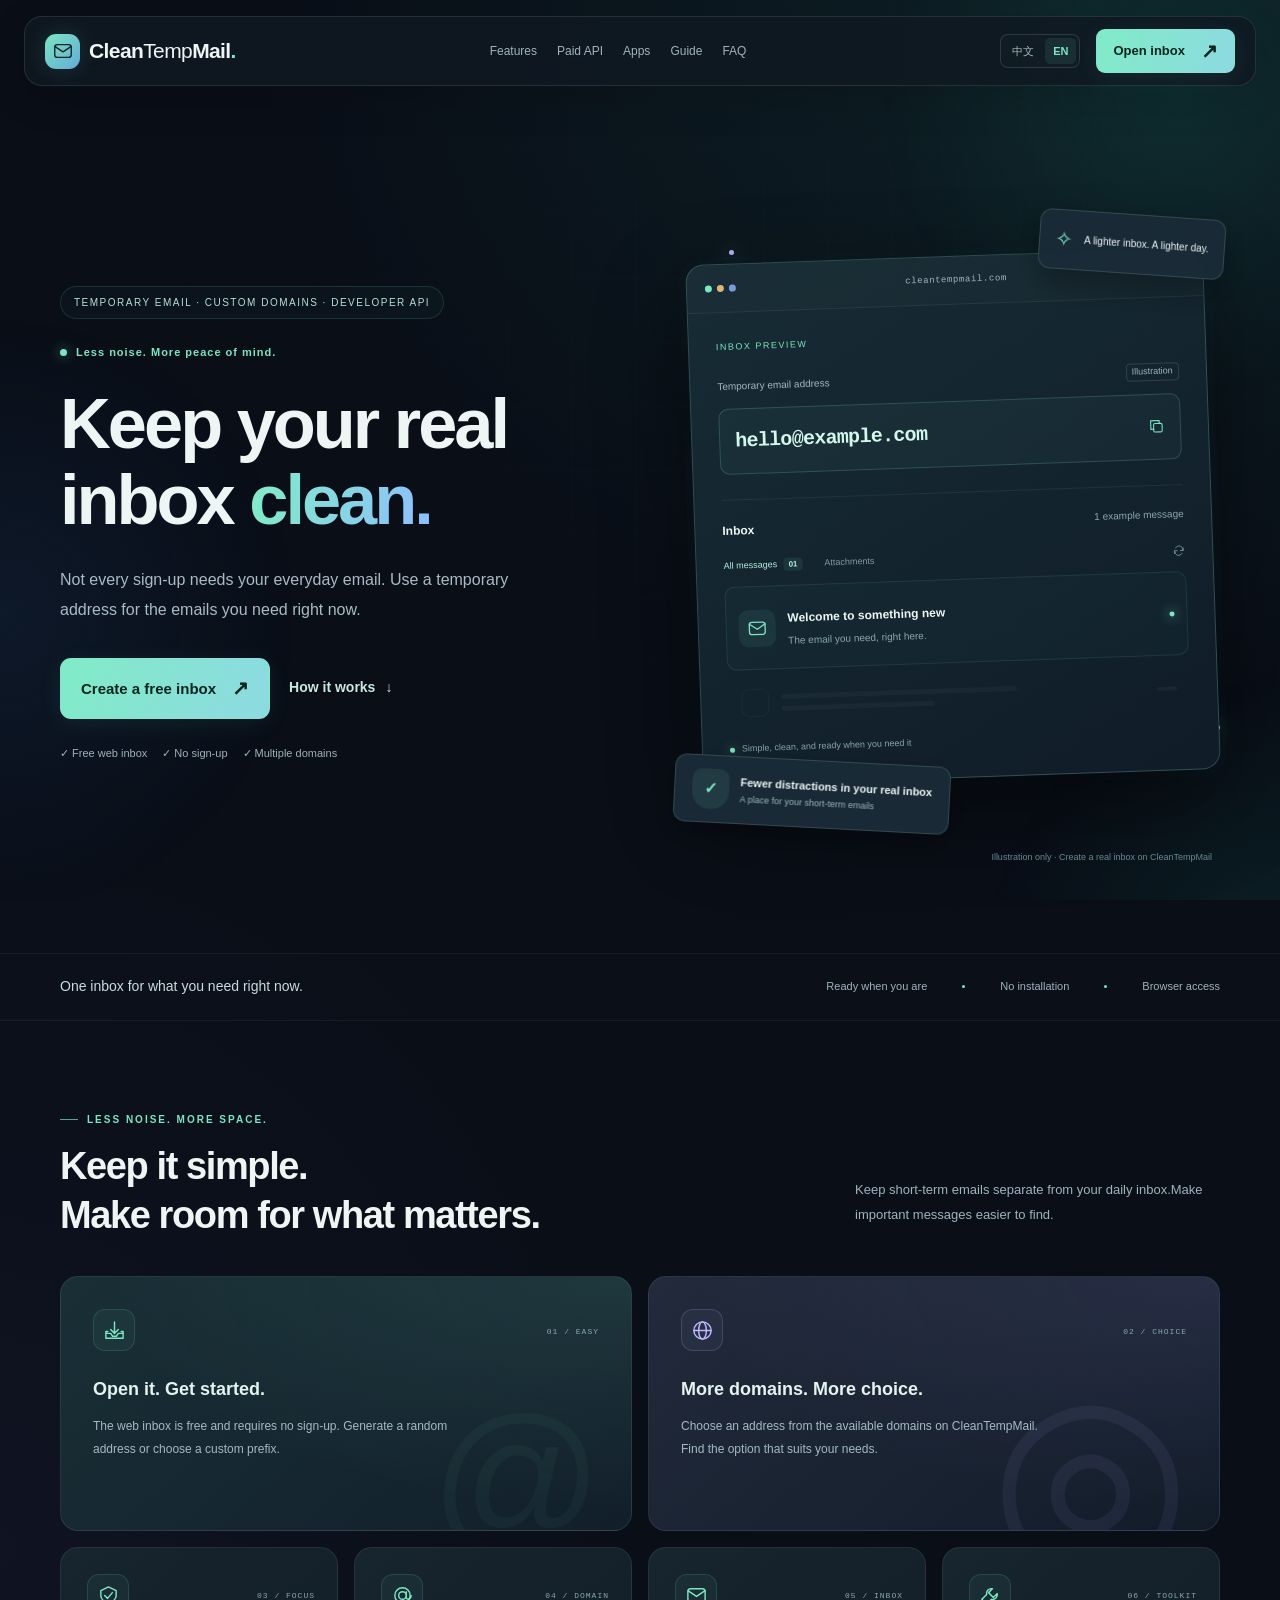
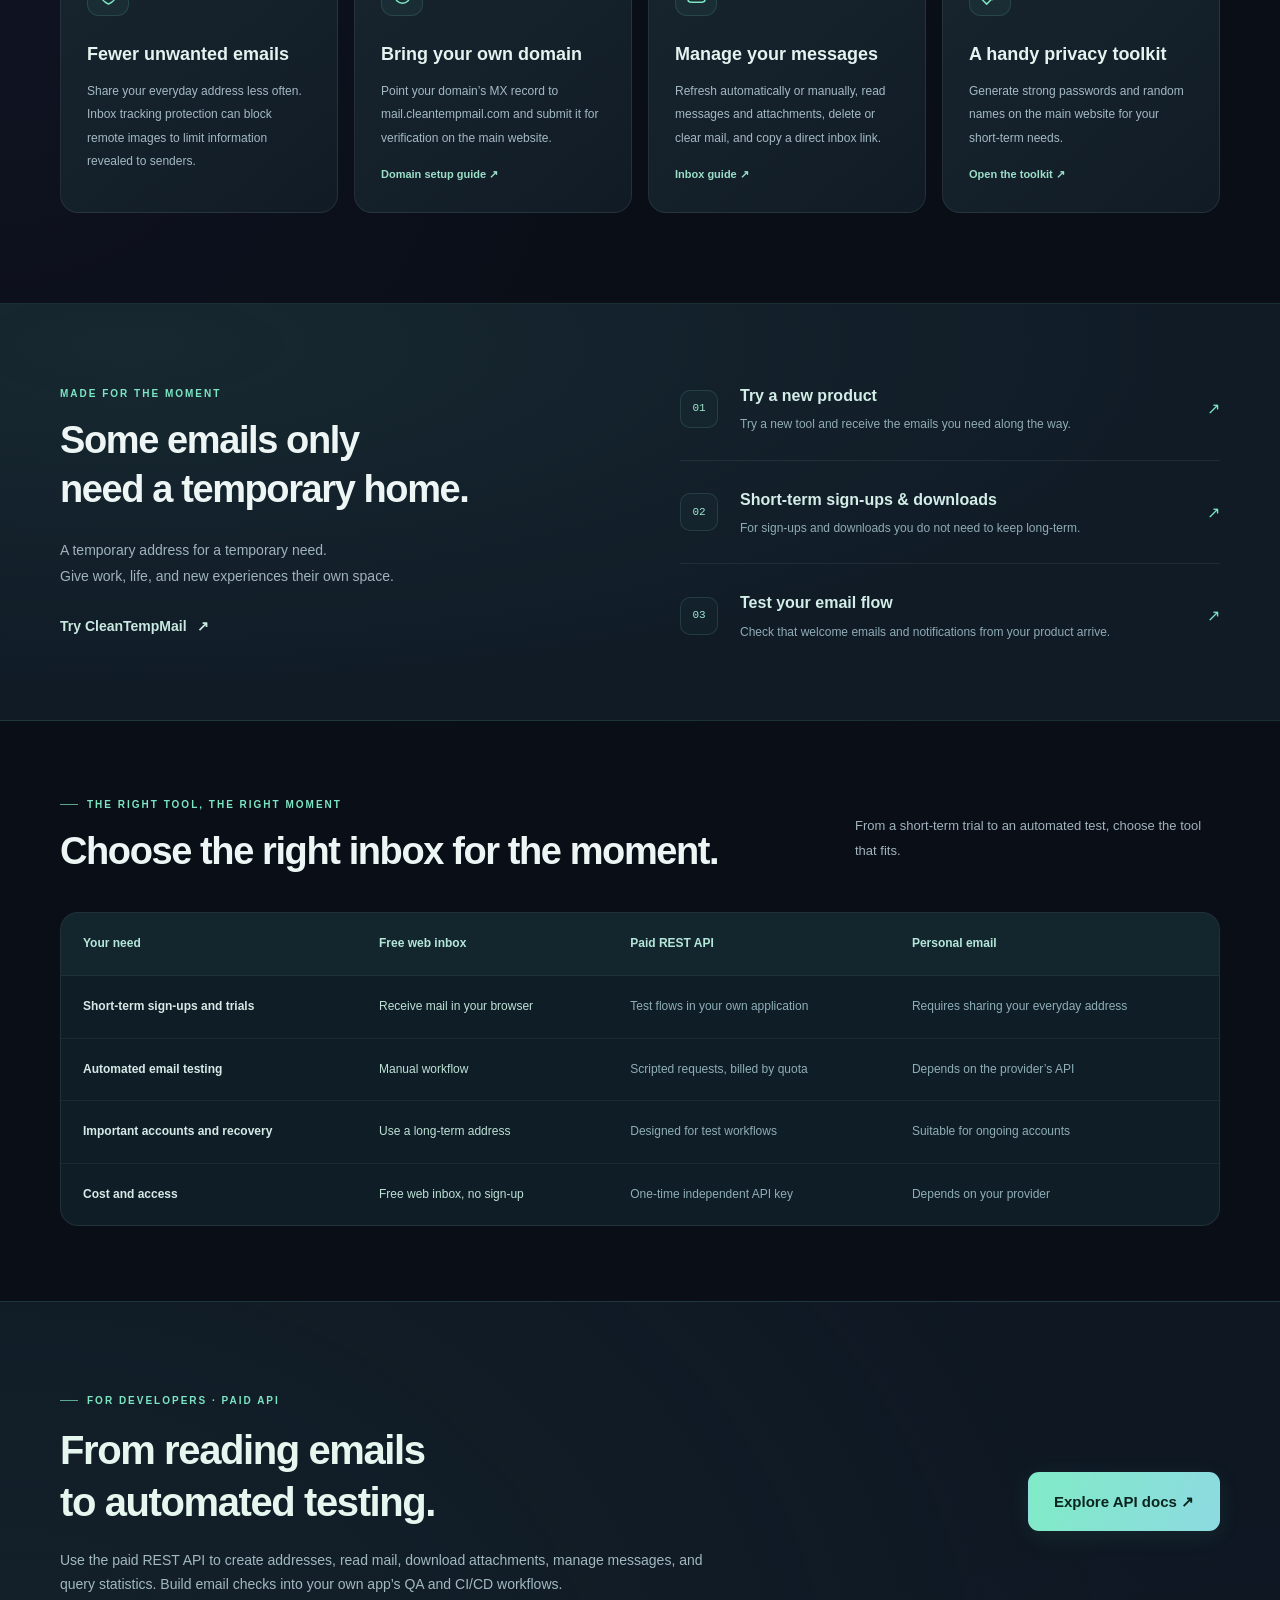
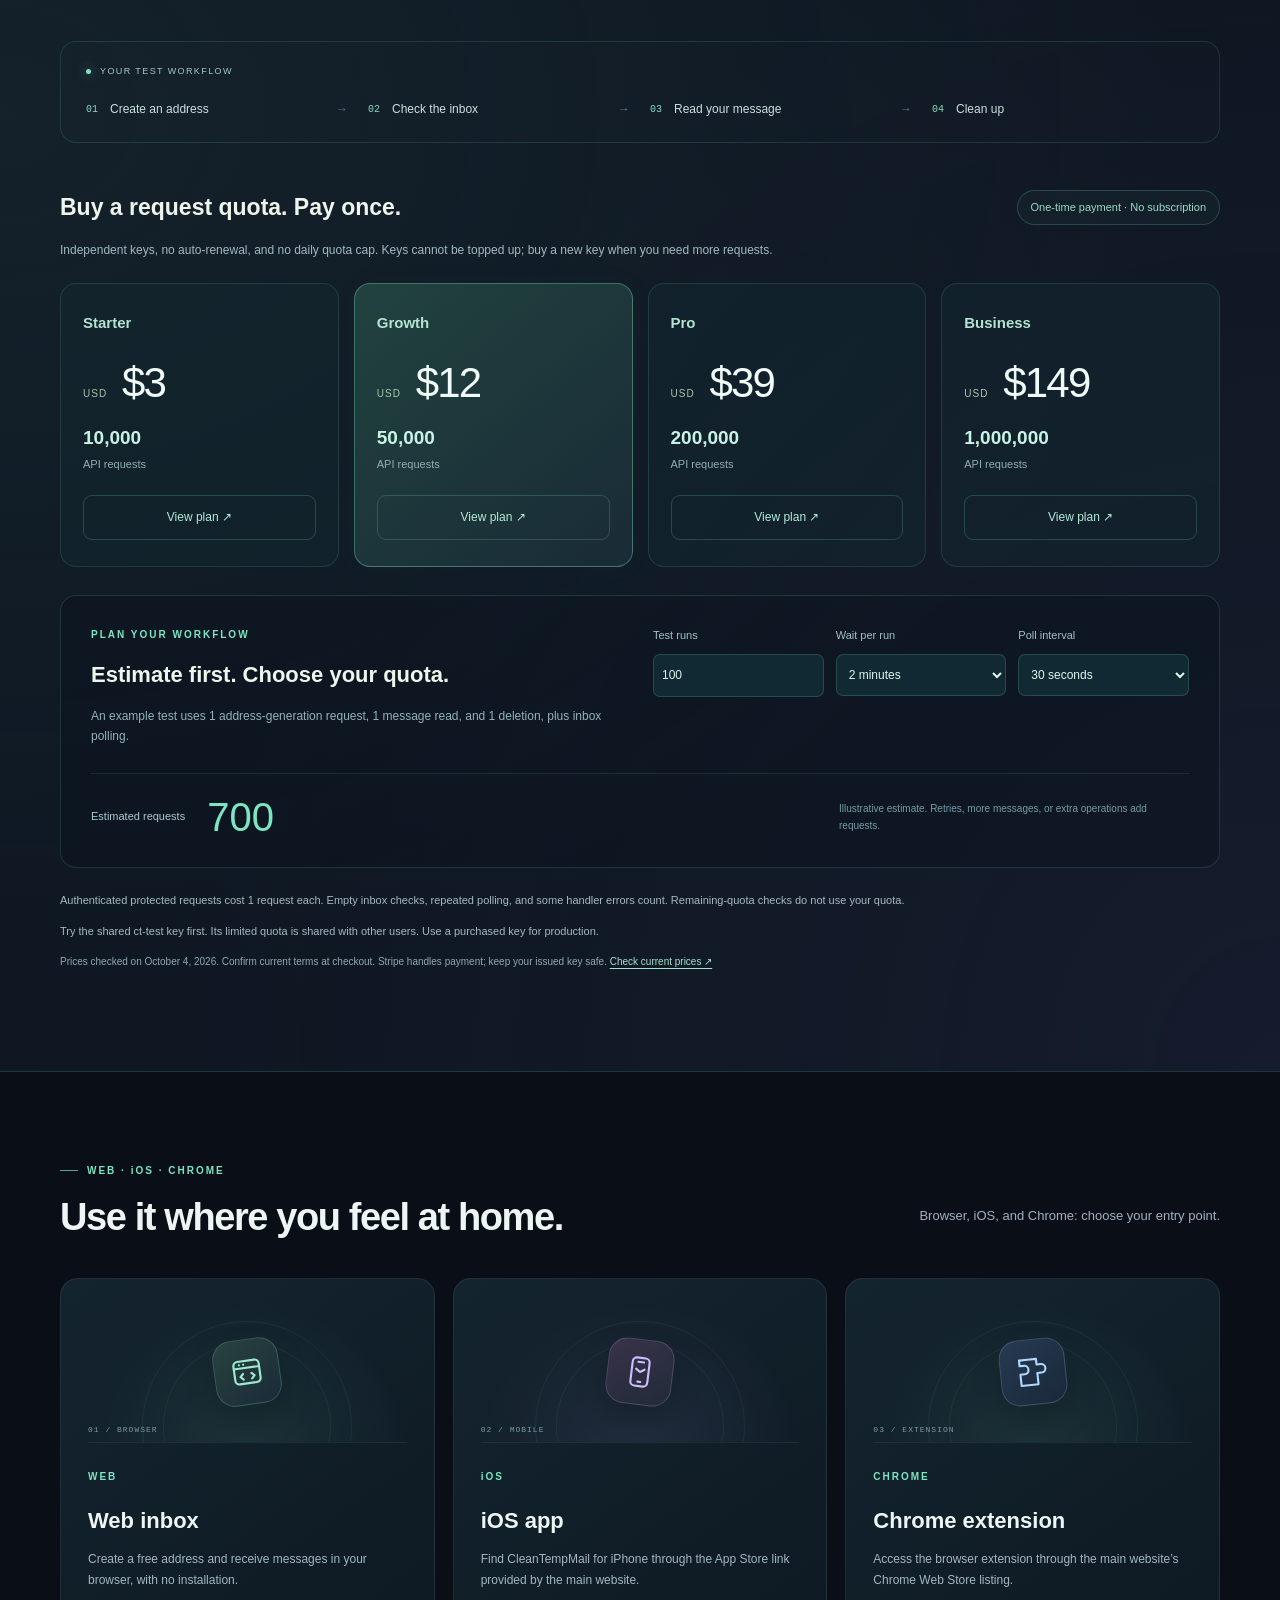
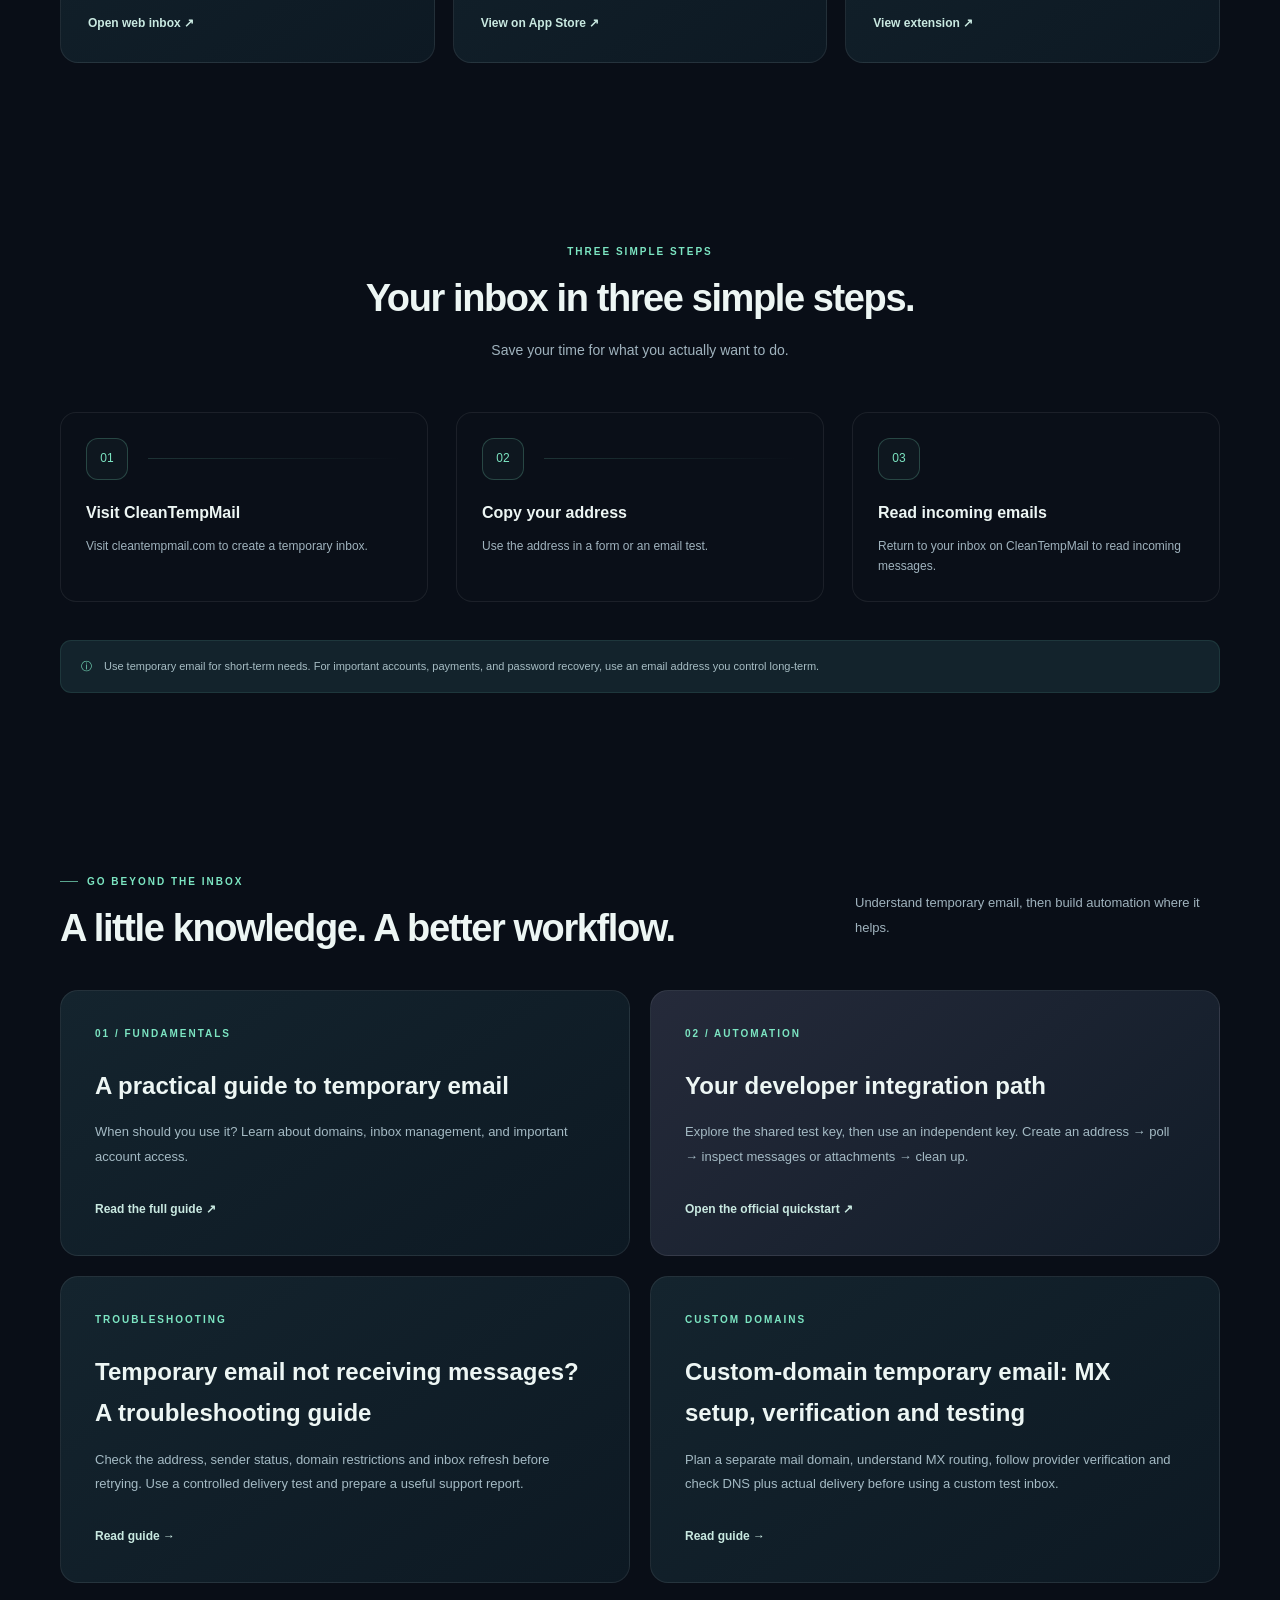
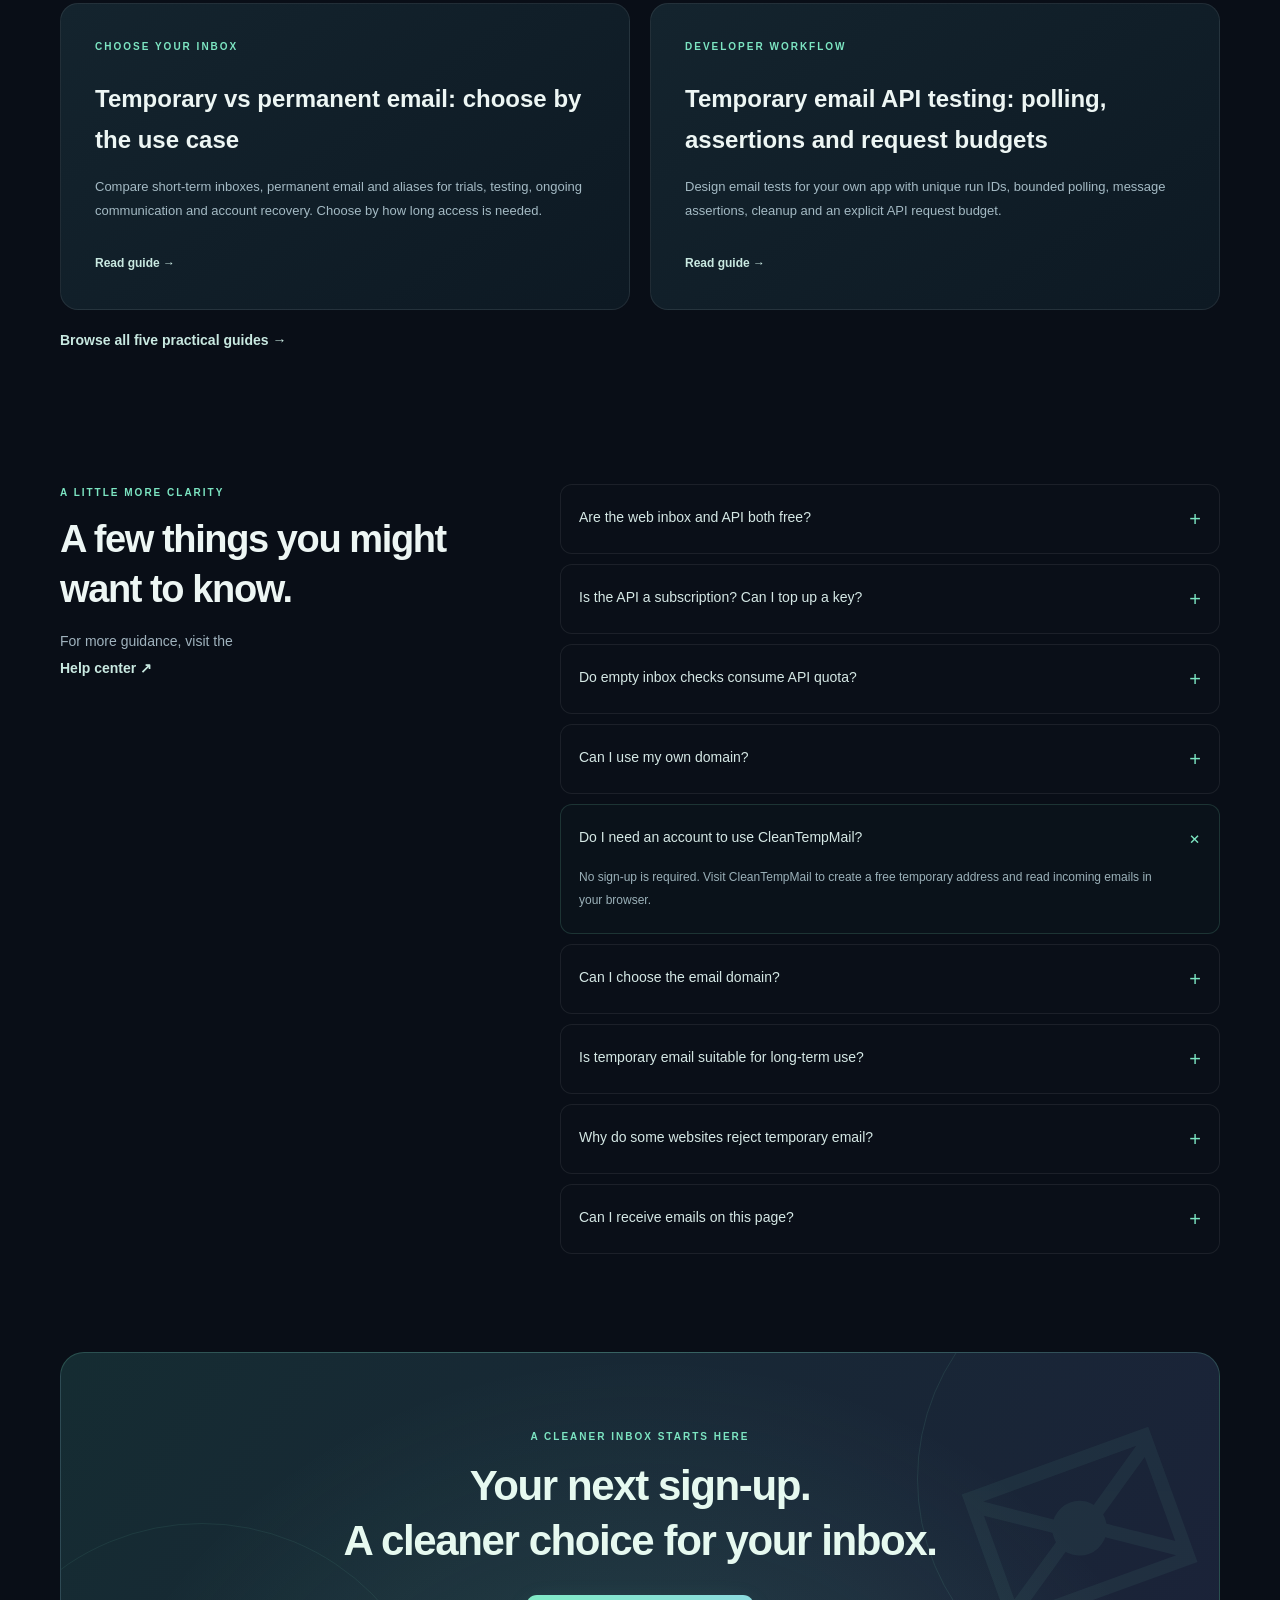
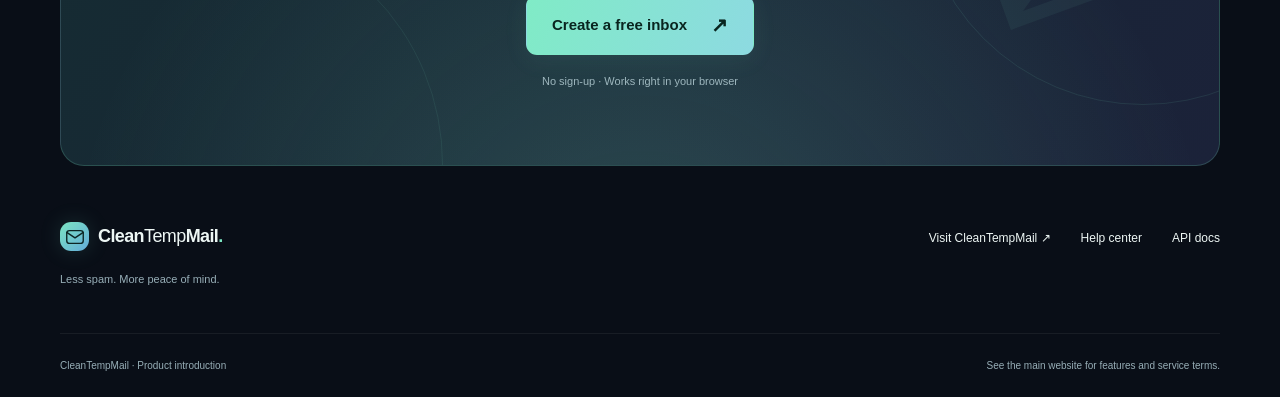
==== commit 5bcb5981: "Add bilingual topic guides and a linked resource center Publish original guides for delivery trouble" ====
--- a/site/en/index.html
+++ b/site/en/index.html
@@ -31,7 +31,7 @@
 <section id="api" class="api-section"><div class="wrap"><div class="api-heading"><div><div class="eyebrow">FOR DEVELOPERS · PAID API</div><h2>From reading emails<br>to automated testing.</h2><p>Use the paid REST API to create addresses, read mail, download attachments, manage messages, and query statistics. Build email checks into your own app’s QA and CI/CD workflows.</p></div><a class="button" href="https://cleantempmail.com/api#api-reference">Explore API docs ↗</a></div><div class="api-workflow"><div class="workflow-label"><span class="status-dot"></span>YOUR TEST WORKFLOW</div><ol><li><span>01</span><strong>Create an address</strong><b aria-hidden="true">→</b></li><li><span>02</span><strong>Check the inbox</strong><b aria-hidden="true">→</b></li><li><span>03</span><strong>Read your message</strong><b aria-hidden="true">→</b></li><li><span>04</span><strong>Clean up</strong><b aria-hidden="true">→</b></li></ol></div><div class="pricing-heading"><h3>Buy a request quota. Pay once.</h3><span class="api-badge">One-time payment · No subscription</span></div><p class="api-description">Independent keys, no auto-renewal, and no daily quota cap. Keys cannot be topped up; buy a new key when you need more requests.</p><div class="plan-grid"><article class="plan-card"><h3>Starter</h3><div class="plan-price"><span>USD</span> $3</div><p class="plan-quota"><strong>10,000</strong> API requests</p><a class="plan-link" href="https://cleantempmail.com/api#api-plan-starter">View plan ↗</a></article><article class="plan-card"><h3>Growth</h3><div class="plan-price"><span>USD</span> $12</div><p class="plan-quota"><strong>50,000</strong> API requests</p><a class="plan-link" href="https://cleantempmail.com/api#api-plan-growth">View plan ↗</a></article><article class="plan-card"><h3>Pro</h3><div class="plan-price"><span>USD</span> $39</div><p class="plan-quota"><strong>200,000</strong> API requests</p><a class="plan-link" href="https://cleantempmail.com/api#api-plan-pro">View plan ↗</a></article><article class="plan-card"><h3>Business</h3><div class="plan-price"><span>USD</span> $149</div><p class="plan-quota"><strong>1,000,000</strong> API requests</p><a class="plan-link" href="https://cleantempmail.com/api#api-plan-business">View plan ↗</a></article></div><div class="quota-estimator"><div><div class="eyebrow">PLAN YOUR WORKFLOW</div><h3>Estimate first. Choose your quota.</h3><p>An example test uses 1 address-generation request, 1 message read, and 1 deletion, plus inbox polling.</p></div><form class="quota-form"><label for="runs">Test runs<input id="runs" type="number" min="1" max="10000" step="1" value="100" inputmode="numeric"></label><label for="window">Wait per run<select id="window"><option value="60">1 minute</option><option value="120" selected>2 minutes</option><option value="300">5 minutes</option></select></label><label for="interval">Poll interval<select id="interval"><option value="10">10 seconds</option><option value="30" selected>30 seconds</option><option value="60">60 seconds</option></select></label></form><div class="estimate-output"><span>Estimated requests</span><output id="quota-result" for="runs window interval" aria-live="polite">700</output><small>Illustrative estimate. Retries, more messages, or extra operations add requests.</small></div></div><div class="api-notes"><p>Authenticated protected requests cost 1 request each. Empty inbox checks, repeated polling, and some handler errors count. Remaining-quota checks do not use your quota.</p><p>Try the shared ct-test key first. Its limited quota is shared with other users. Use a purchased key for production.</p><p class="price-date">Prices checked on October 4, 2026. Confirm current terms at checkout. Stripe handles payment; keep your issued key safe. <a href="https://cleantempmail.com/api#api-plans">Check current prices ↗</a></p></div></div></section>
 <section id="platforms" class="section wrap"><div class="section-heading"><div><div class="eyebrow">WEB · iOS · CHROME</div><h2>Use it where you feel at home.</h2></div><p>Browser, iOS, and Chrome: choose your entry point.</p></div><div class="platform-grid"><article class="platform-card"><div class="platform-visual" aria-hidden="true"><div class="platform-orbit"></div><span><svg class="" viewBox="0 0 24 24" fill="none" stroke="currentColor" stroke-width="1.5" stroke-linecap="round" stroke-linejoin="round" aria-hidden="true"><rect x="3" y="4" width="18" height="16" rx="3"/><path d="M3 9h18M7 6.5h.01M10 6.5h.01M9 13l-2 2 2 2m6-4 2 2-2 2"/></svg></span><i>01 / BROWSER</i></div><span class="eyebrow">WEB</span><h3>Web inbox</h3><p>Create a free address and receive messages in your browser, with no installation.</p><a class="text-link" href="https://cleantempmail.com/">Open web inbox ↗</a></article><article class="platform-card"><div class="platform-visual" aria-hidden="true"><div class="platform-orbit"></div><span><svg class="" viewBox="0 0 24 24" fill="none" stroke="currentColor" stroke-width="1.5" stroke-linecap="round" stroke-linejoin="round" aria-hidden="true"><rect x="6" y="2" width="12" height="20" rx="3"/><path d="M10 5h4M11 19h2"/><path d="m9 10 3 2 3-2"/></svg></span><i>02 / MOBILE</i></div><span class="eyebrow">iOS</span><h3>iOS app</h3><p>Find CleanTempMail for iPhone through the App Store link provided by the main website.</p><a class="text-link" href="https://apps.apple.com/app/cleantempmail/id6804115132">View on App Store ↗</a></article><article class="platform-card"><div class="platform-visual" aria-hidden="true"><div class="platform-orbit"></div><span><svg class="" viewBox="0 0 24 24" fill="none" stroke="currentColor" stroke-width="1.5" stroke-linecap="round" stroke-linejoin="round" aria-hidden="true"><path d="M9 3h6v4h3a3 3 0 1 1 0 6h-3v8H3v-8h3a3 3 0 1 0 0-6H3V3h6Z"/></svg></span><i>03 / EXTENSION</i></div><span class="eyebrow">CHROME</span><h3>Chrome extension</h3><p>Access the browser extension through the main website’s Chrome Web Store listing.</p><a class="text-link" href="https://chrome.google.com/webstore/detail/ckdnbgkaiffdkkgfplbbicegcbakimdg">View extension ↗</a></article></div></section>
 <section id="how" class="section wrap"><div class="center-heading"><div class="eyebrow">THREE SIMPLE STEPS</div><h2>Your inbox in three simple steps.</h2><p>Save your time for what you actually want to do.</p></div><div class="steps"><article><div class="step-top"><span>01</span><div></div></div><h3>Visit CleanTempMail</h3><p>Visit cleantempmail.com to create a temporary inbox.</p></article><article><div class="step-top"><span>02</span><div></div></div><h3>Copy your address</h3><p>Use the address in a form or an email test.</p></article><article><div class="step-top"><span>03</span></div><h3>Read incoming emails</h3><p>Return to your inbox on CleanTempMail to read incoming messages.</p></article></div><div class="usage-note"><span aria-hidden="true">ⓘ</span> Use temporary email for short-term needs. For important accounts, payments, and password recovery, use an email address you control long-term.</div></section>
-<section id="guide" class="section wrap guide-section"><div class="section-heading"><div><div class="eyebrow">GO BEYOND THE INBOX</div><h2>A little knowledge. A better workflow.</h2></div><p>Understand temporary email, then build automation where it helps.</p></div><div class="guide-grid"><article class="guide-card"><div class="eyebrow">01 / FUNDAMENTALS</div><h3>A practical guide to temporary email</h3><p>When should you use it? Learn about domains, inbox management, and important account access.</p><a class="text-link" href="./guide/temporary-email.html">Read the full guide ↗</a></article><article class="guide-card"><div class="eyebrow">02 / AUTOMATION</div><h3>Your developer integration path</h3><p>Explore the shared test key, then use an independent key. Create an address → poll → inspect messages or attachments → clean up.</p><a class="text-link" href="https://cleantempmail.com/api#api-quickstart">Open the official quickstart ↗</a></article></div></section>
+<section id="guide" class="section wrap guide-section"><div class="section-heading"><div><div class="eyebrow">GO BEYOND THE INBOX</div><h2>A little knowledge. A better workflow.</h2></div><p>Understand temporary email, then build automation where it helps.</p></div><div class="guide-grid"><article class="guide-card"><div class="eyebrow">01 / FUNDAMENTALS</div><h3>A practical guide to temporary email</h3><p>When should you use it? Learn about domains, inbox management, and important account access.</p><a class="text-link" href="./guide/temporary-email.html">Read the full guide ↗</a></article><article class="guide-card"><div class="eyebrow">02 / AUTOMATION</div><h3>Your developer integration path</h3><p>Explore the shared test key, then use an independent key. Create an address → poll → inspect messages or attachments → clean up.</p><a class="text-link" href="https://cleantempmail.com/api#api-quickstart">Open the official quickstart ↗</a></article><article class="guide-card"><div class="eyebrow">TROUBLESHOOTING</div><h3><a href="./guide/email-not-received.html">Temporary email not receiving messages? A troubleshooting guide</a></h3><p>Check the address, sender status, domain restrictions and inbox refresh before retrying. Use a controlled delivery test and prepare a useful support report.</p><a class="text-link" href="./guide/email-not-received.html">Read guide →</a></article><article class="guide-card"><div class="eyebrow">CUSTOM DOMAINS</div><h3><a href="./guide/custom-domain-email.html">Custom-domain temporary email: MX setup, verification and testing</a></h3><p>Plan a separate mail domain, understand MX routing, follow provider verification and check DNS plus actual delivery before using a custom test inbox.</p><a class="text-link" href="./guide/custom-domain-email.html">Read guide →</a></article><article class="guide-card"><div class="eyebrow">CHOOSE YOUR INBOX</div><h3><a href="./guide/temporary-vs-permanent-email.html">Temporary vs permanent email: choose by the use case</a></h3><p>Compare short-term inboxes, permanent email and aliases for trials, testing, ongoing communication and account recovery. Choose by how long access is needed.</p><a class="text-link" href="./guide/temporary-vs-permanent-email.html">Read guide →</a></article><article class="guide-card"><div class="eyebrow">DEVELOPER WORKFLOW</div><h3><a href="./guide/email-testing-api.html">Temporary email API testing: polling, assertions and request budgets</a></h3><p>Design email tests for your own app with unique run IDs, bounded polling, message assertions, cleanup and an explicit API request budget.</p><a class="text-link" href="./guide/email-testing-api.html">Read guide →</a></article></div><p class="guide-center-link"><a class="text-link" href="./guide/index.html">Browse all five practical guides →</a></p></section>
 <section id="faq" class="faq-section wrap"><div><div class="eyebrow">A LITTLE MORE CLARITY</div><h2>A few things you might want to know.</h2><p>For more guidance, visit the<br><a class="text-link" href="https://cleantempmail.com/help">Help center ↗</a></p></div><div class="faq-list"><details><summary>Are the web inbox and API both free?<span aria-hidden="true">+</span></summary><p>The web inbox is free. Independent API keys are paid, with a fixed request quota. A limited shared test key is available for evaluation.</p></details><details><summary>Is the API a subscription? Can I top up a key?<span aria-hidden="true">+</span></summary><p>No subscription or auto-renewal. Each purchase issues an independent key. Existing keys cannot be topped up; purchase a new key for more requests.</p></details><details><summary>Do empty inbox checks consume API quota?<span aria-hidden="true">+</span></summary><p>Yes. Protected requests count after authentication, including empty results, repeated polling, and some handler errors. Public domain listing and quota checks do not count.</p></details><details><summary>Can I use my own domain?<span aria-hidden="true">+</span></summary><p>Yes. Follow the main website’s MX setup instructions and submit your domain for verification.</p></details><details open><summary>Do I need an account to use CleanTempMail?<span aria-hidden="true">+</span></summary><p>No sign-up is required. Visit CleanTempMail to create a free temporary address and read incoming emails in your browser.</p></details><details><summary>Can I choose the email domain?<span aria-hidden="true">+</span></summary><p>Yes. CleanTempMail offers multiple domains. Check the main website for the current selection and availability.</p></details><details><summary>Is temporary email suitable for long-term use?<span aria-hidden="true">+</span></summary><p>Temporary email is best suited to short-term trials and testing. Use a personal email address you control long-term for ongoing accounts, important information, and password recovery.</p></details><details><summary>Why do some websites reject temporary email?<span aria-hidden="true">+</span></summary><p>Each website has its own email validation rules, and some services restrict temporary addresses. Please follow the rules of the service you use.</p></details><details><summary>Can I receive emails on this page?<span aria-hidden="true">+</span></summary><p>This is a product introduction page. Select “Create a free inbox” to visit CleanTempMail and use the actual email service.</p></details></div></section>
 <section class="cta wrap"><div class="cta-decoration" aria-hidden="true">✉</div><div class="eyebrow">A CLEANER INBOX STARTS HERE</div><h2>Your next sign-up.<br>A cleaner choice for your inbox.</h2><a class="button" href="https://cleantempmail.com/">Create a free inbox <span aria-hidden="true">↗</span></a><p>No sign-up · Works right in your browser</p></section>
 </main>
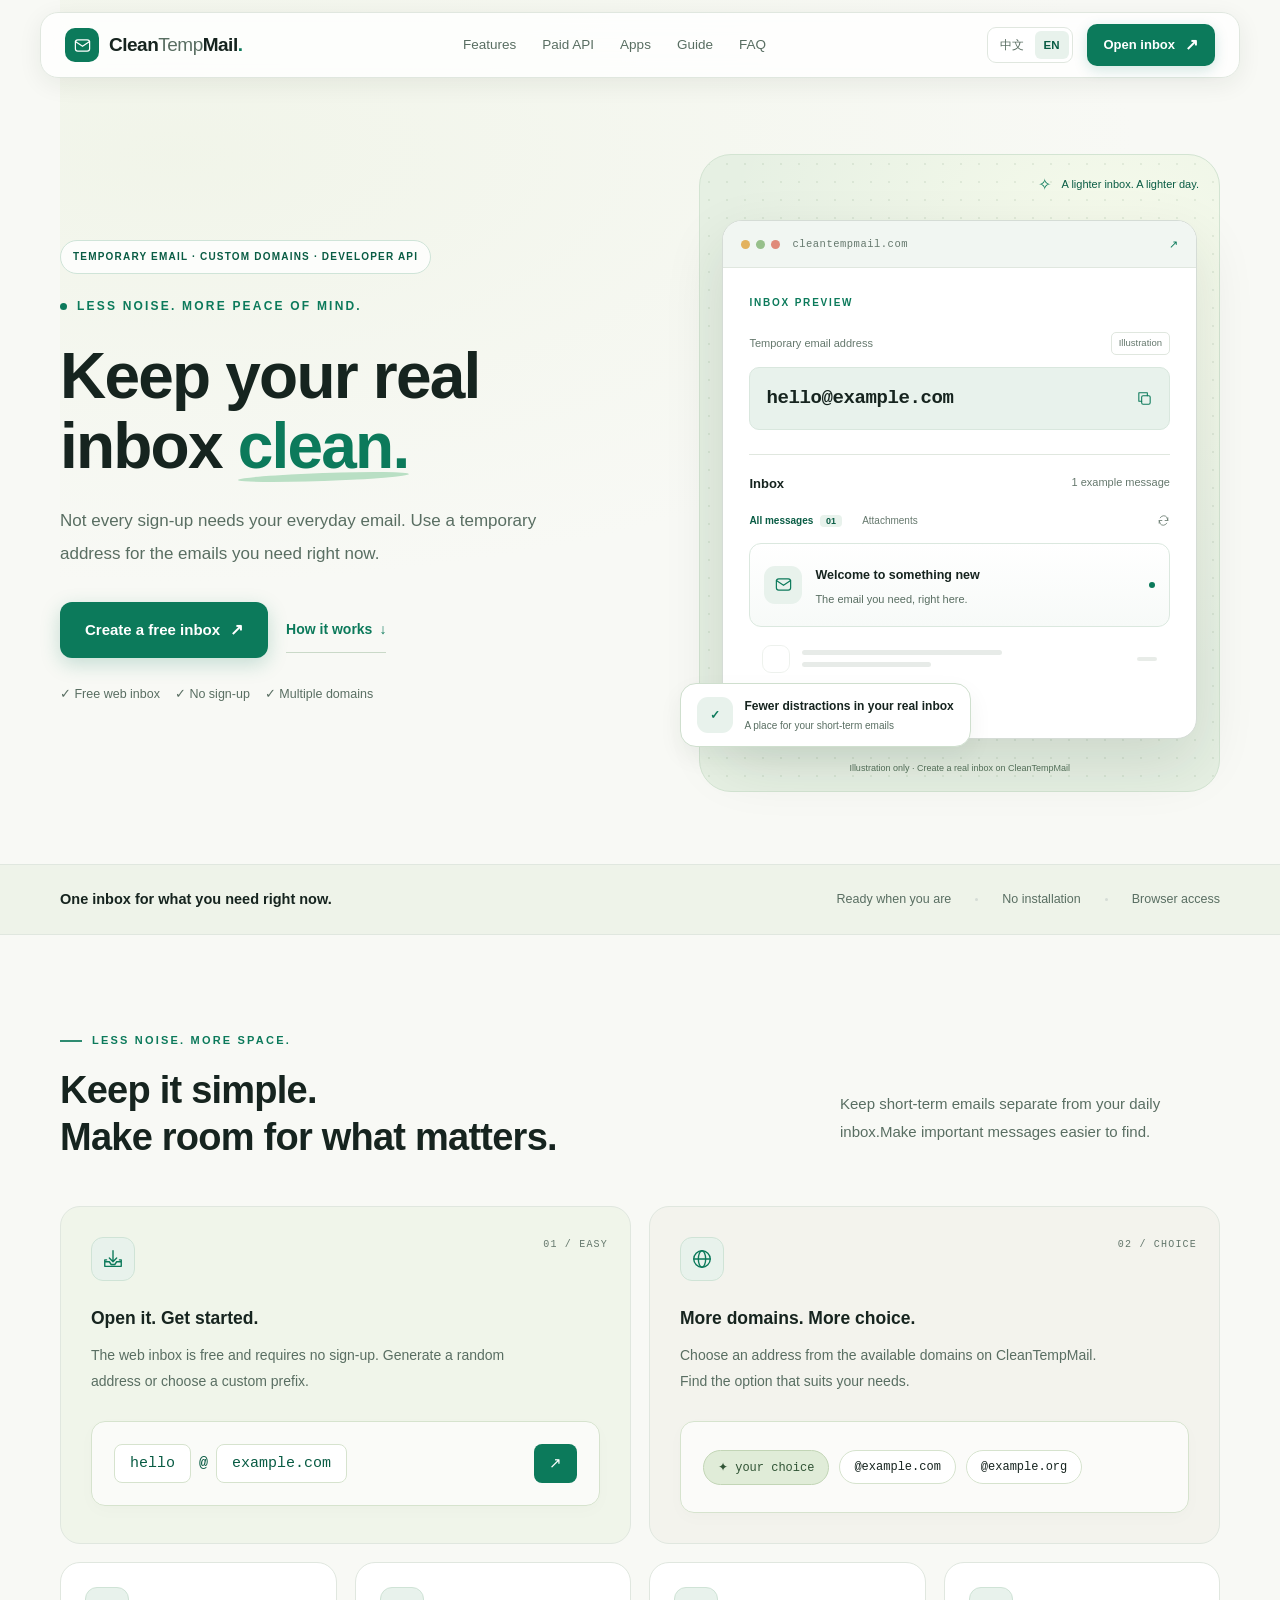
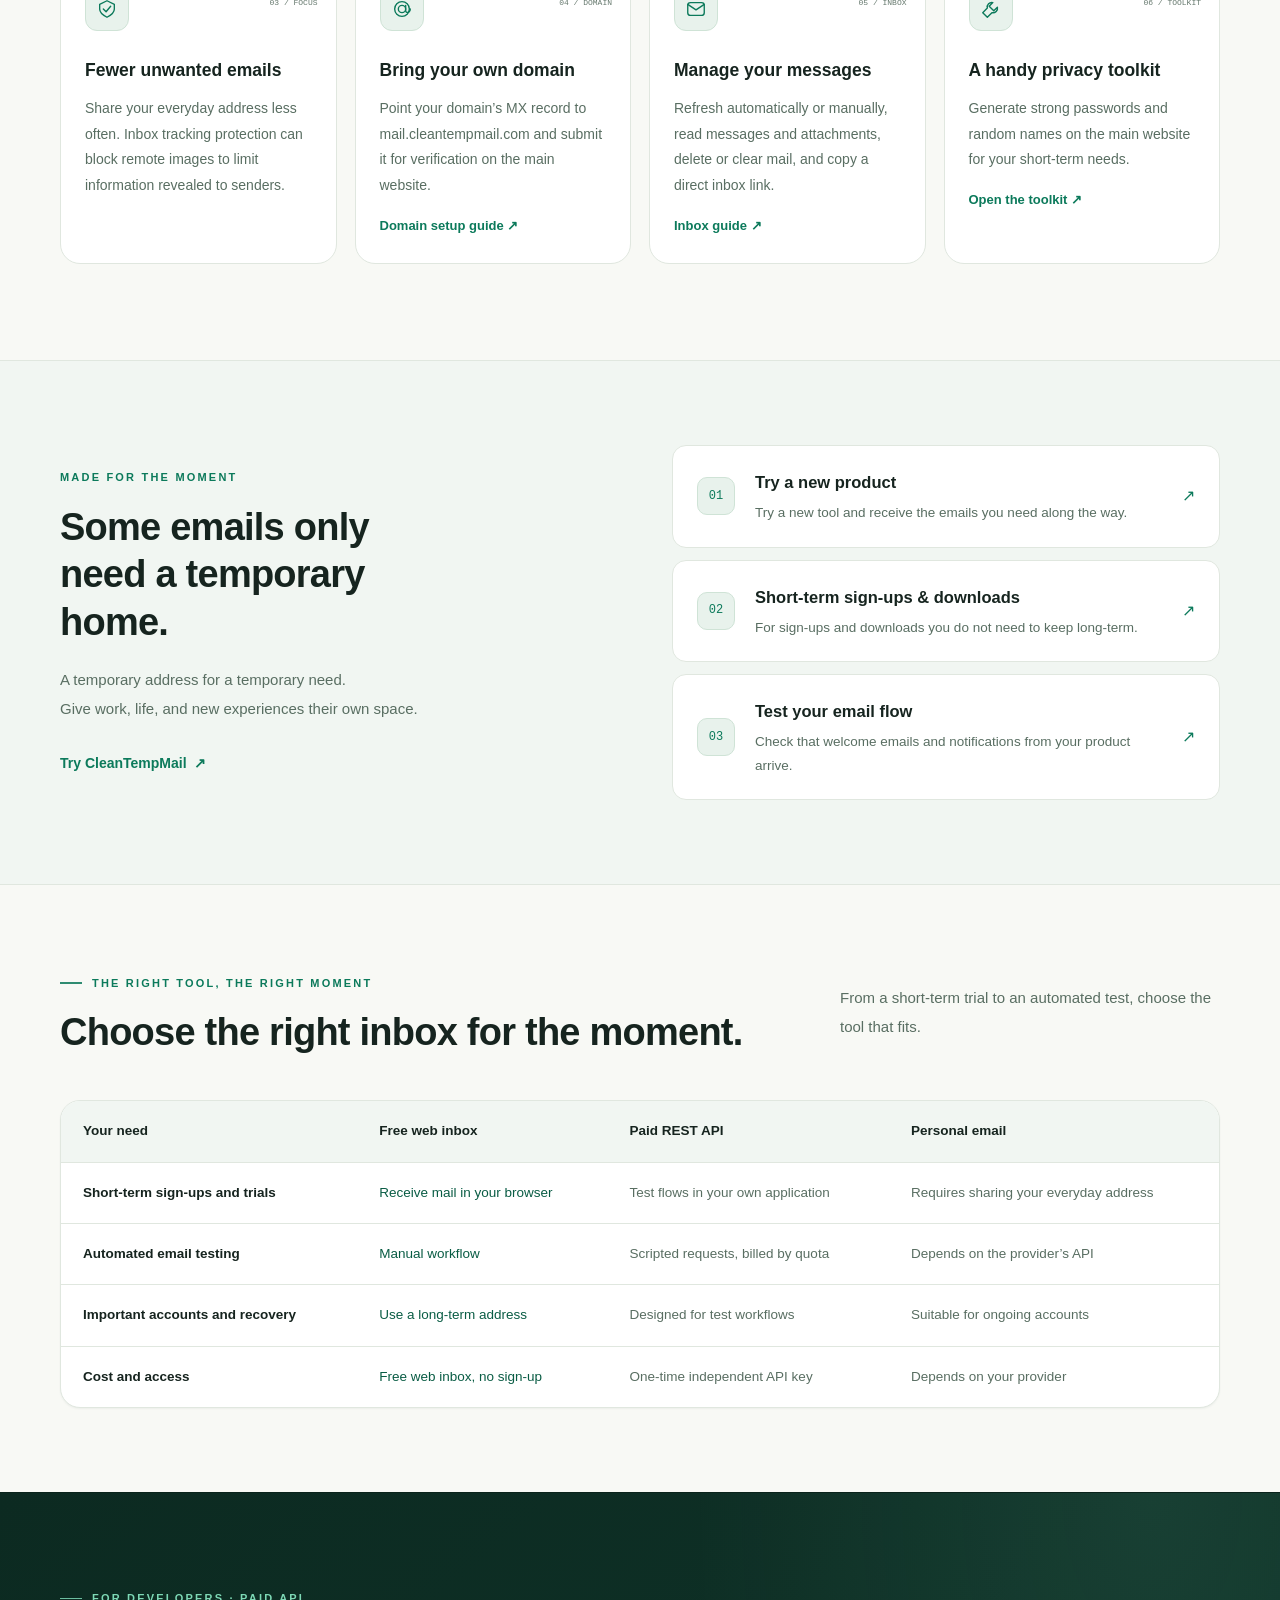
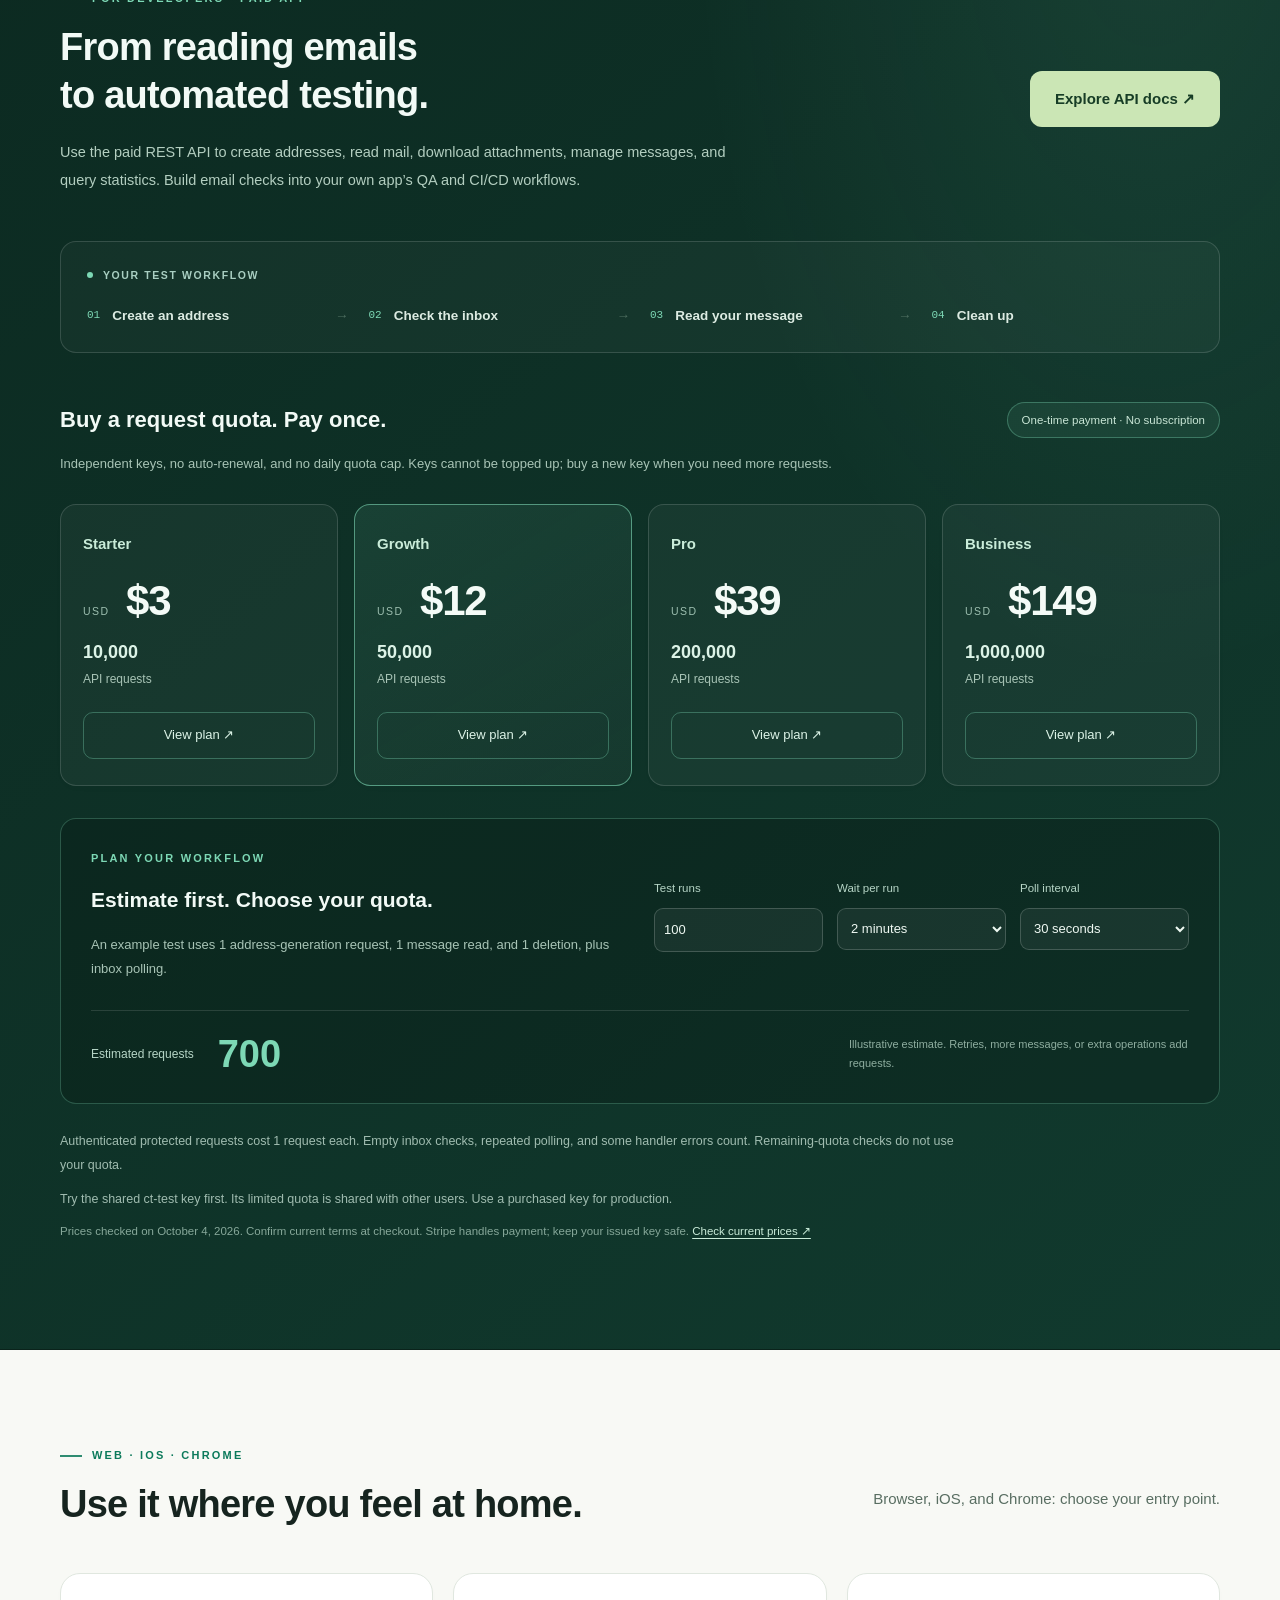
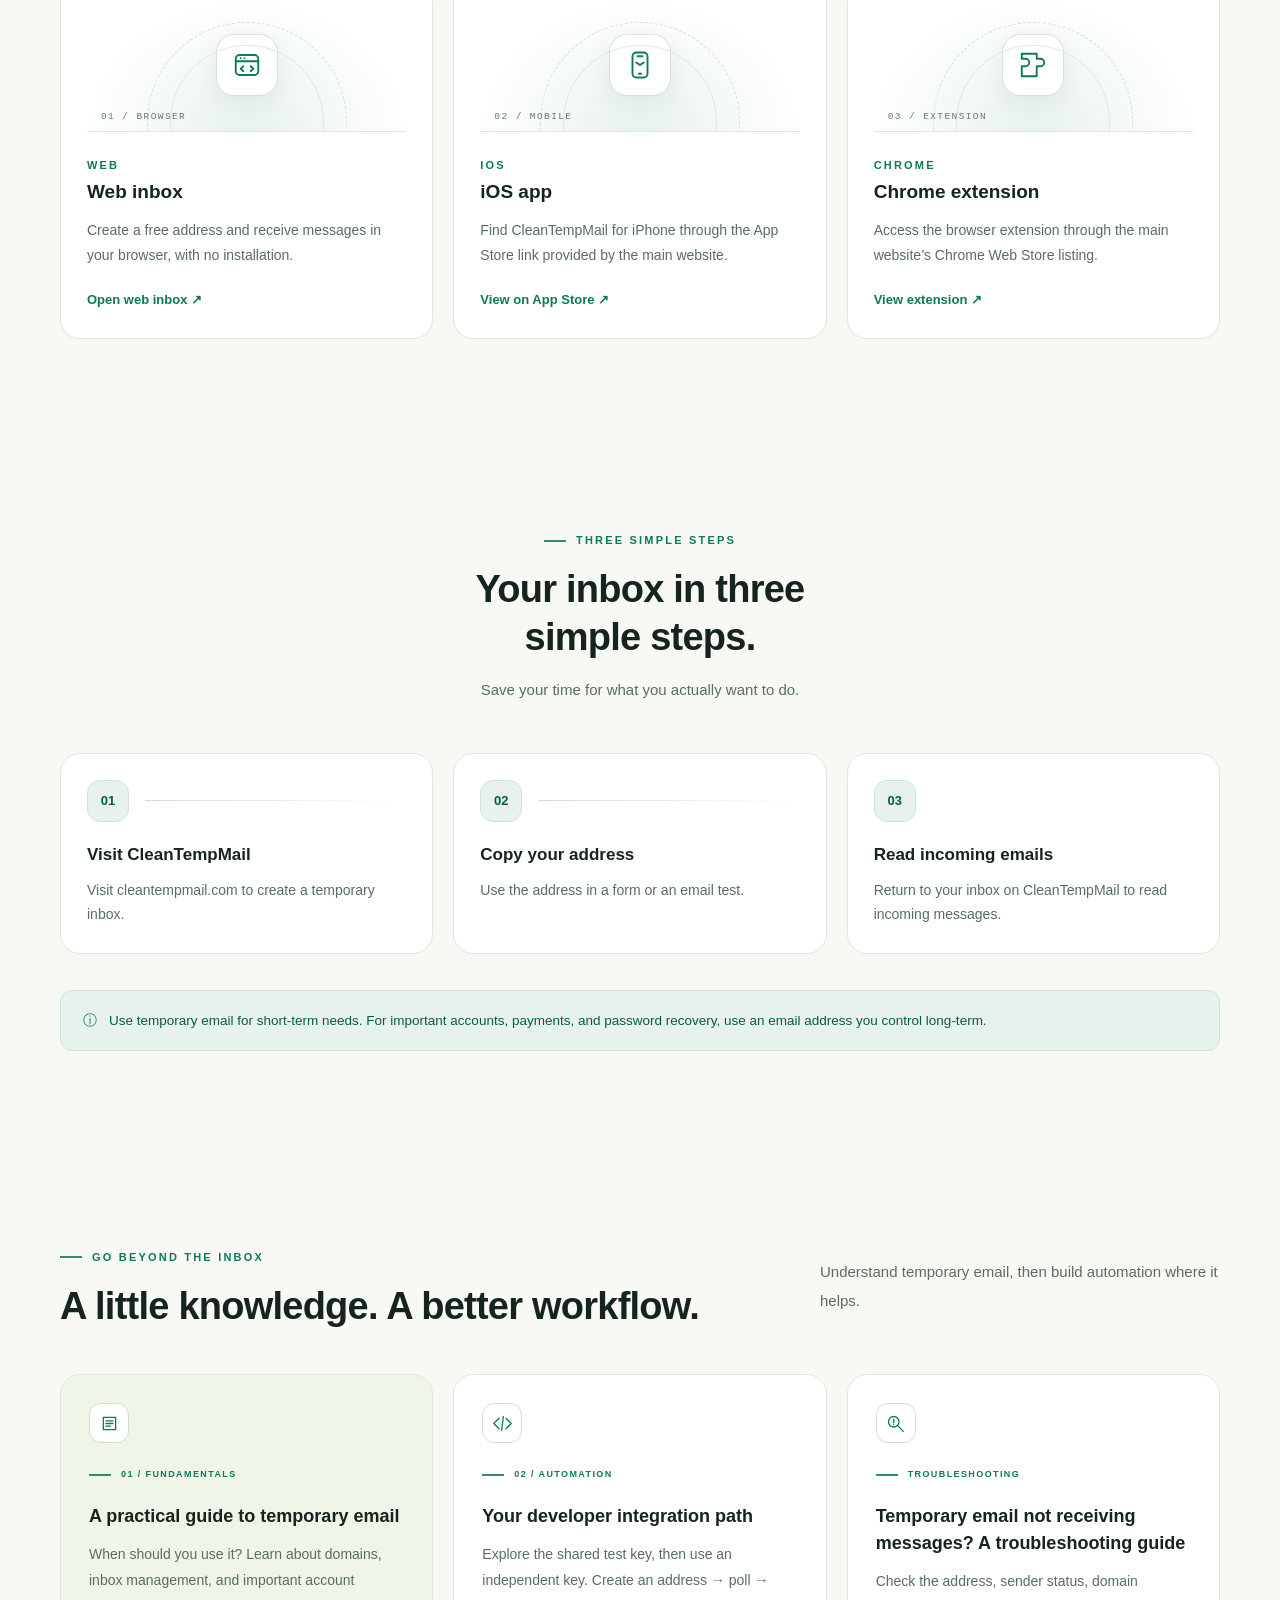
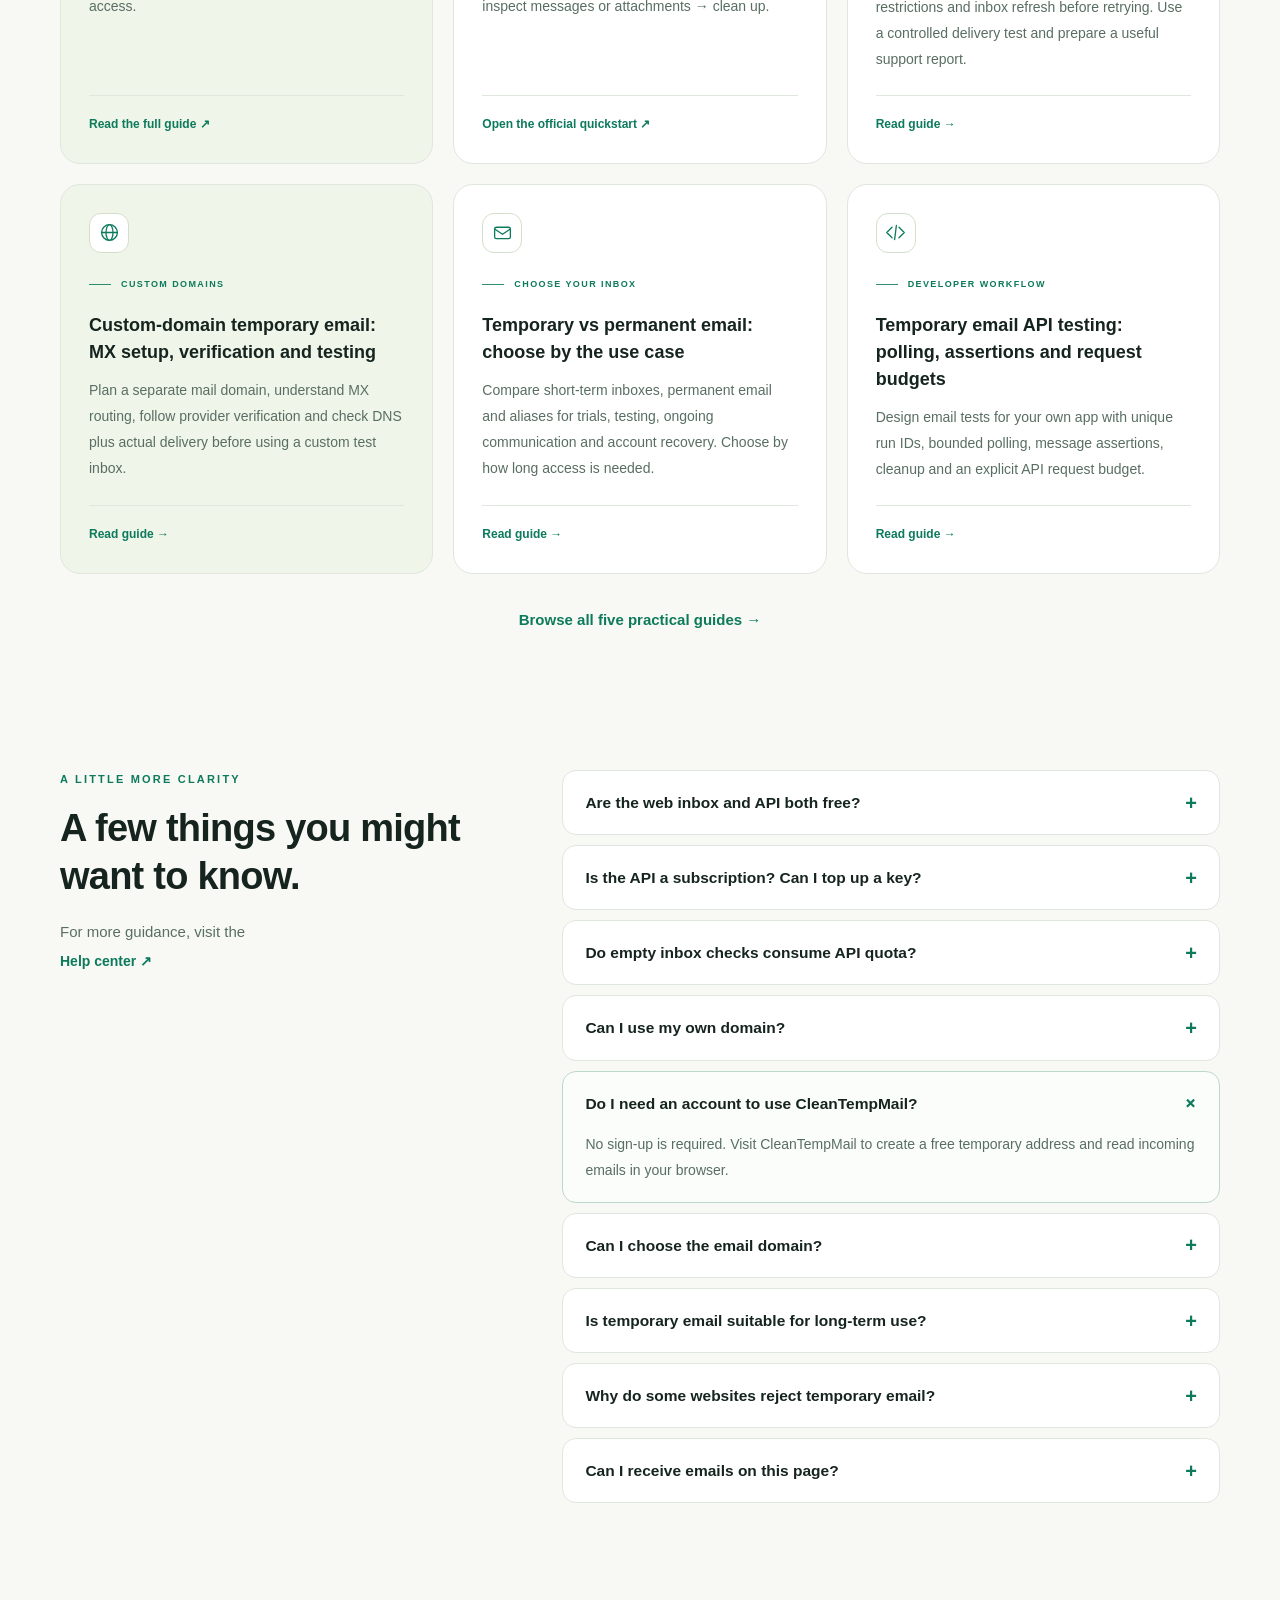
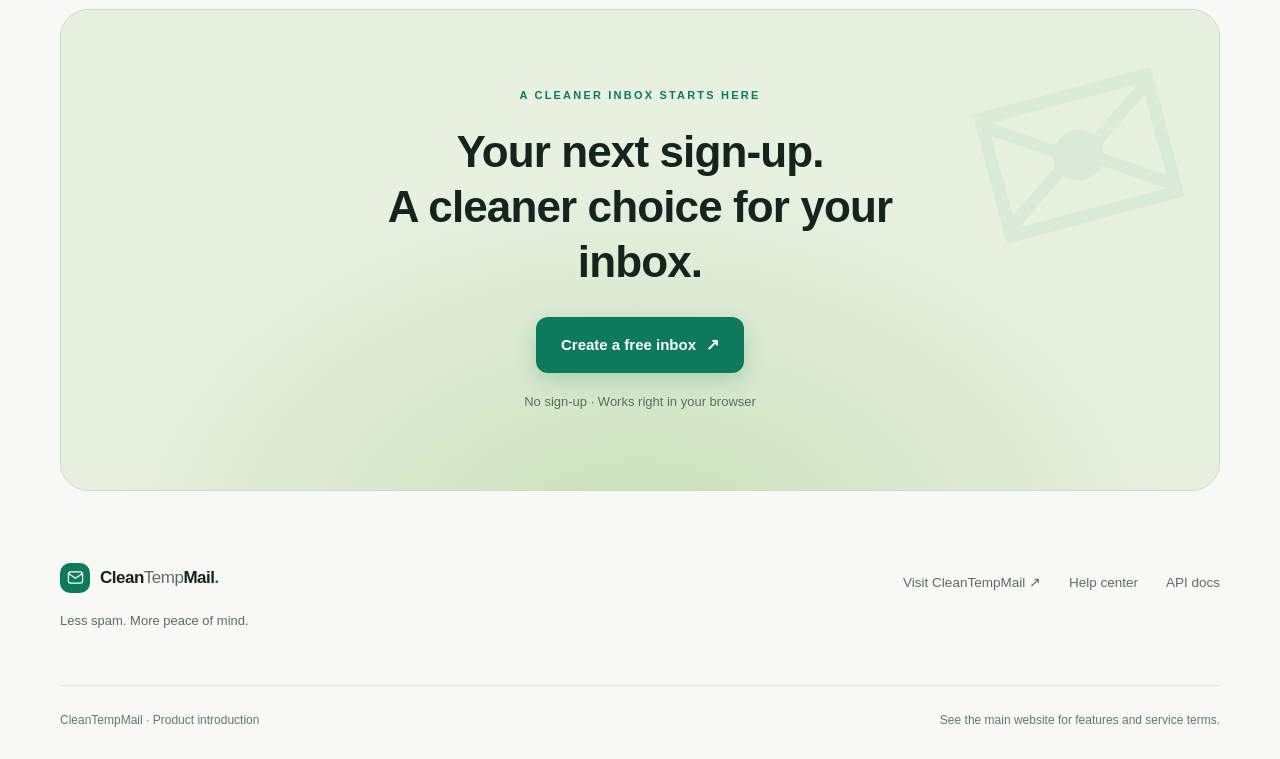
==== commit 3e222e1c: "Refine bilingual site design and article reading layout Refresh the ivory and emerald visual system," ====
--- a/site/en/index.html
+++ b/site/en/index.html
@@ -2,7 +2,7 @@
 <html lang="en">
 <head>
 <meta charset="utf-8"><meta name="viewport" content="width=device-width,initial-scale=1">
-<meta name="theme-color" content="#080f18">
+<meta name="theme-color" content="#f8f9f5">
 <title>CleanTempMail | Free Temporary Email &amp; One-Time Paid API</title>
 <meta name="description" content="Explore CleanTempMail: free web inbox, paid REST API with one-time request quotas, custom domains, privacy tools, iOS app, and Chrome extension.">
 <meta property="og:type" content="website"><meta property="og:locale" content="en_US"><meta property="og:title" content="CleanTempMail | Free Temporary Email &amp; One-Time Paid API"><meta property="og:description" content="Free web inbox, one-time paid API, custom domains, privacy tools, and apps.">
@@ -25,13 +25,13 @@
 <section class="hero wrap"><div class="hero-copy"><div class="hero-product-label">TEMPORARY EMAIL · CUSTOM DOMAINS · DEVELOPER API</div><div class="eyebrow"><span class="status-dot"></span> Less noise. More peace of mind.</div><h1>Keep your real<br>inbox <span class="accent">clean.</span></h1><p class="lead">Not every sign-up needs your everyday email.<br class="desktop"> Use a temporary address for the emails you need right now.</p><div class="hero-actions"><a class="button" href="https://cleantempmail.com/">Create a free inbox <span aria-hidden="true">↗</span></a><a class="text-link" href="#how">How it works <span aria-hidden="true">↓</span></a></div><div class="hero-checks"><span>✓ Free web inbox</span><span>✓ No sign-up</span><span>✓ Multiple domains</span></div></div>
 <div class="hero-art"><div class="orbital-spark spark-one"></div><div class="orbital-spark spark-two"></div><div class="orbit orbit-one"></div><div class="orbit orbit-two"></div><div class="floating-pill top-pill"><span aria-hidden="true">✧</span> A lighter inbox. A lighter day.</div><div class="mail-card"><div class="mock-top"><span class="window-dots"><i></i><i></i><i></i></span><span class="mock-url">cleantempmail.com</span><span>Your temporary inbox</span><span aria-hidden="true">↗</span></div><div class="mock-body"><div class="inbox-overline">INBOX PREVIEW</div><div class="mock-label">Temporary email address <span>Illustration</span></div><div class="mock-address">hello@example.com <span aria-hidden="true"><svg class="" viewBox="0 0 24 24" fill="none" stroke="currentColor" stroke-width="1.5" stroke-linecap="round" stroke-linejoin="round" aria-hidden="true"><rect x="8" y="8" width="12" height="12" rx="2"/><path d="M16 8V4H4v12h4"/></svg></span></div><div class="mock-divider"></div><div class="inbox-title">Inbox <span>1 example message</span></div><div class="mock-tabs"><span>All messages <b>01</b></span><span>Attachments</span><svg class="" viewBox="0 0 24 24" fill="none" stroke="currentColor" stroke-width="1.5" stroke-linecap="round" stroke-linejoin="round" aria-hidden="true"><path d="M20 7v5h-5M4 17v-5h5"/><path d="M6 7a7 7 0 0 1 12-1l2 6M4 12l2 6a7 7 0 0 0 12-1"/></svg></div><div class="message"><div class="message-icon" aria-hidden="true"><svg class="" viewBox="0 0 24 24" fill="none" stroke="currentColor" stroke-width="1.5" stroke-linecap="round" stroke-linejoin="round" aria-hidden="true"><rect x="3" y="5" width="18" height="14" rx="3"/><path d="m3 7 9 6 9-6"/></svg></div><div><strong>Welcome to something new</strong><p>The email you need, right here.</p></div><span class="message-dot"></span></div><div class="mock-empty" aria-hidden="true"><i></i><div><i></i><i></i></div><i></i></div><div class="mock-bottom"><span class="status-dot"></span> Simple, clean, and ready when you need it</div></div></div><div class="floating-pill bottom-pill"><span class="shield" aria-hidden="true">✓</span><div><strong>Fewer distractions in your real inbox</strong><small>A place for your short-term emails</small></div></div><div class="art-caption">Illustration only · Create a real inbox on CleanTempMail</div></div></section>
 <div class="benefit-strip"><div class="wrap"><span>One inbox for what you need right now.</span><div><span>Ready when you are</span><i></i><span>No installation</span><i></i><span>Browser access</span></div></div></div>
-<section id="features" class="section wrap"><div class="section-heading"><div><div class="eyebrow">LESS NOISE. MORE SPACE.</div><h2>Keep it simple.<br>Make room for what matters.</h2></div><p>Keep short-term emails separate from your daily inbox.<br>Make important messages easier to find.</p></div><div class="features"><article class="feature"><span class="feature-icon" aria-hidden="true"><svg class="" viewBox="0 0 24 24" fill="none" stroke="currentColor" stroke-width="1.5" stroke-linecap="round" stroke-linejoin="round" aria-hidden="true"><path d="M12 3v12m-4-4 4 4 4-4"/><path d="M5 13H3v7h18v-7h-2M3 15h5l2 3h4l2-3h5"/></svg></span><span class="card-number">01 / EASY</span><h3>Open it. Get started.</h3><p>The web inbox is free and requires no sign-up. Generate a random address or choose a custom prefix.</p></article><article class="feature"><span class="feature-icon" aria-hidden="true"><svg class="" viewBox="0 0 24 24" fill="none" stroke="currentColor" stroke-width="1.5" stroke-linecap="round" stroke-linejoin="round" aria-hidden="true"><circle cx="12" cy="12" r="9"/><ellipse cx="12" cy="12" rx="4" ry="9"/><path d="M3 12h18"/></svg></span><span class="card-number">02 / CHOICE</span><h3>More domains. More choice.</h3><p>Choose an address from the available domains on CleanTempMail. Find the option that suits your needs.</p></article><article class="feature"><span class="feature-icon" aria-hidden="true"><svg class="" viewBox="0 0 24 24" fill="none" stroke="currentColor" stroke-width="1.5" stroke-linecap="round" stroke-linejoin="round" aria-hidden="true"><path d="m12 3 8 4v5c0 5-8 9-8 9s-8-4-8-9V7l8-4Z"/><path d="m8 12 3 3 5-6"/></svg></span><span class="card-number">03 / FOCUS</span><h3>Fewer unwanted emails</h3><p>Share your everyday address less often. Inbox tracking protection can block remote images to limit information revealed to senders.</p></article><article class="feature"><span class="feature-icon" aria-hidden="true"><svg class="" viewBox="0 0 24 24" fill="none" stroke="currentColor" stroke-width="1.5" stroke-linecap="round" stroke-linejoin="round" aria-hidden="true"><circle cx="12" cy="12" r="8"/><path d="M16 8v6c0 3 5 2 5-2"/><circle cx="12" cy="12" r="4"/></svg></span><span class="card-number">04 / DOMAIN</span><h3>Bring your own domain</h3><p>Point your domain’s MX record to mail.cleantempmail.com and submit it for verification on the main website.</p><a class="text-link feature-link" href="https://cleantempmail.com/help#help-step-4">Domain setup guide ↗</a></article><article class="feature"><span class="feature-icon" aria-hidden="true"><svg class="" viewBox="0 0 24 24" fill="none" stroke="currentColor" stroke-width="1.5" stroke-linecap="round" stroke-linejoin="round" aria-hidden="true"><rect x="3" y="5" width="18" height="14" rx="3"/><path d="m3 7 9 6 9-6"/></svg></span><span class="card-number">05 / INBOX</span><h3>Manage your messages</h3><p>Refresh automatically or manually, read messages and attachments, delete or clear mail, and copy a direct inbox link.</p><a class="text-link feature-link" href="https://cleantempmail.com/help#help-step-2">Inbox guide ↗</a></article><article class="feature"><span class="feature-icon" aria-hidden="true"><svg class="" viewBox="0 0 24 24" fill="none" stroke="currentColor" stroke-width="1.5" stroke-linecap="round" stroke-linejoin="round" aria-hidden="true"><path d="M14 5a5 5 0 0 0-6 6L3 16l5 5 5-5a5 5 0 0 0 6-6l-4 4-5-5 4-4Z"/></svg></span><span class="card-number">06 / TOOLKIT</span><h3>A handy privacy toolkit</h3><p>Generate strong passwords and random names on the main website for your short-term needs.</p><a class="text-link feature-link" href="https://cleantempmail.com/">Open the toolkit ↗</a></article></div></section>
+<section id="features" class="section wrap"><div class="section-heading"><div><div class="eyebrow">LESS NOISE. MORE SPACE.</div><h2>Keep it simple.<br>Make room for what matters.</h2></div><p>Keep short-term emails separate from your daily inbox.<br>Make important messages easier to find.</p></div><div class="features"><article class="feature feature-showcase"><span class="feature-icon" aria-hidden="true"><svg class="" viewBox="0 0 24 24" fill="none" stroke="currentColor" stroke-width="1.5" stroke-linecap="round" stroke-linejoin="round" aria-hidden="true"><path d="M12 3v12m-4-4 4 4 4-4"/><path d="M5 13H3v7h18v-7h-2M3 15h5l2 3h4l2-3h5"/></svg></span><span class="card-number">01 / EASY</span><h3>Open it. Get started.</h3><p>The web inbox is free and requires no sign-up. Generate a random address or choose a custom prefix.</p><div class="feature-visual" aria-hidden="true"><div class="feature-address"><span>hello</span><b>@</b><span>example.com</span><span>↗</span></div></div></article><article class="feature feature-showcase"><span class="feature-icon" aria-hidden="true"><svg class="" viewBox="0 0 24 24" fill="none" stroke="currentColor" stroke-width="1.5" stroke-linecap="round" stroke-linejoin="round" aria-hidden="true"><circle cx="12" cy="12" r="9"/><ellipse cx="12" cy="12" rx="4" ry="9"/><path d="M3 12h18"/></svg></span><span class="card-number">02 / CHOICE</span><h3>More domains. More choice.</h3><p>Choose an address from the available domains on CleanTempMail. Find the option that suits your needs.</p><div class="feature-visual" aria-hidden="true"><div class="feature-domains"><span>✦ your choice</span><span>@example.com</span><span>@example.org</span></div></div></article><article class="feature"><span class="feature-icon" aria-hidden="true"><svg class="" viewBox="0 0 24 24" fill="none" stroke="currentColor" stroke-width="1.5" stroke-linecap="round" stroke-linejoin="round" aria-hidden="true"><path d="m12 3 8 4v5c0 5-8 9-8 9s-8-4-8-9V7l8-4Z"/><path d="m8 12 3 3 5-6"/></svg></span><span class="card-number">03 / FOCUS</span><h3>Fewer unwanted emails</h3><p>Share your everyday address less often. Inbox tracking protection can block remote images to limit information revealed to senders.</p></article><article class="feature"><span class="feature-icon" aria-hidden="true"><svg class="" viewBox="0 0 24 24" fill="none" stroke="currentColor" stroke-width="1.5" stroke-linecap="round" stroke-linejoin="round" aria-hidden="true"><circle cx="12" cy="12" r="8"/><path d="M16 8v6c0 3 5 2 5-2"/><circle cx="12" cy="12" r="4"/></svg></span><span class="card-number">04 / DOMAIN</span><h3>Bring your own domain</h3><p>Point your domain’s MX record to mail.cleantempmail.com and submit it for verification on the main website.</p><a class="text-link feature-link" href="https://cleantempmail.com/help#help-step-4">Domain setup guide ↗</a></article><article class="feature"><span class="feature-icon" aria-hidden="true"><svg class="" viewBox="0 0 24 24" fill="none" stroke="currentColor" stroke-width="1.5" stroke-linecap="round" stroke-linejoin="round" aria-hidden="true"><rect x="3" y="5" width="18" height="14" rx="3"/><path d="m3 7 9 6 9-6"/></svg></span><span class="card-number">05 / INBOX</span><h3>Manage your messages</h3><p>Refresh automatically or manually, read messages and attachments, delete or clear mail, and copy a direct inbox link.</p><a class="text-link feature-link" href="https://cleantempmail.com/help#help-step-2">Inbox guide ↗</a></article><article class="feature"><span class="feature-icon" aria-hidden="true"><svg class="" viewBox="0 0 24 24" fill="none" stroke="currentColor" stroke-width="1.5" stroke-linecap="round" stroke-linejoin="round" aria-hidden="true"><path d="M14 5a5 5 0 0 0-6 6L3 16l5 5 5-5a5 5 0 0 0 6-6l-4 4-5-5 4-4Z"/></svg></span><span class="card-number">06 / TOOLKIT</span><h3>A handy privacy toolkit</h3><p>Generate strong passwords and random names on the main website for your short-term needs.</p><a class="text-link feature-link" href="https://cleantempmail.com/">Open the toolkit ↗</a></article></div></section>
 <section class="use-section"><div class="wrap use-grid"><div><div class="eyebrow">MADE FOR THE MOMENT</div><h2>Some emails only<br>need a temporary home.</h2><p class="section-description">A temporary address for a temporary need.<br>Give work, life, and new experiences their own space.</p><a class="text-link" href="https://cleantempmail.com/">Try CleanTempMail <span aria-hidden="true">↗</span></a></div><div class="use-list"><article><span class="use-number">01</span><div><h3>Try a new product</h3><p>Try a new tool and receive the emails you need along the way.</p></div><span aria-hidden="true">↗</span></article><article><span class="use-number">02</span><div><h3>Short-term sign-ups &amp; downloads</h3><p>For sign-ups and downloads you do not need to keep long-term.</p></div><span aria-hidden="true">↗</span></article><article><span class="use-number">03</span><div><h3>Test your email flow</h3><p>Check that welcome emails and notifications from your product arrive.</p></div><span aria-hidden="true">↗</span></article></div></div></section>
 <section class="section wrap comparison-section"><div class="section-heading"><div><div class="eyebrow">THE RIGHT TOOL, THE RIGHT MOMENT</div><h2>Choose the right inbox for the moment.</h2></div><p>From a short-term trial to an automated test, choose the tool that fits.</p></div><div class="table-scroll" tabindex="0" role="region" aria-label="Compare email options"><table><caption class="sr-only">Choose the right inbox for the moment.</caption><thead><tr><th scope="col">Your need</th><th scope="col">Free web inbox</th><th scope="col">Paid REST API</th><th scope="col">Personal email</th></tr></thead><tbody><tr><th scope="row">Short-term sign-ups and trials</th><td>Receive mail in your browser</td><td>Test flows in your own application</td><td>Requires sharing your everyday address</td></tr><tr><th scope="row">Automated email testing</th><td>Manual workflow</td><td>Scripted requests, billed by quota</td><td>Depends on the provider’s API</td></tr><tr><th scope="row">Important accounts and recovery</th><td>Use a long-term address</td><td>Designed for test workflows</td><td>Suitable for ongoing accounts</td></tr><tr><th scope="row">Cost and access</th><td>Free web inbox, no sign-up</td><td>One-time independent API key</td><td>Depends on your provider</td></tr></tbody></table></div></section>
 <section id="api" class="api-section"><div class="wrap"><div class="api-heading"><div><div class="eyebrow">FOR DEVELOPERS · PAID API</div><h2>From reading emails<br>to automated testing.</h2><p>Use the paid REST API to create addresses, read mail, download attachments, manage messages, and query statistics. Build email checks into your own app’s QA and CI/CD workflows.</p></div><a class="button" href="https://cleantempmail.com/api#api-reference">Explore API docs ↗</a></div><div class="api-workflow"><div class="workflow-label"><span class="status-dot"></span>YOUR TEST WORKFLOW</div><ol><li><span>01</span><strong>Create an address</strong><b aria-hidden="true">→</b></li><li><span>02</span><strong>Check the inbox</strong><b aria-hidden="true">→</b></li><li><span>03</span><strong>Read your message</strong><b aria-hidden="true">→</b></li><li><span>04</span><strong>Clean up</strong><b aria-hidden="true">→</b></li></ol></div><div class="pricing-heading"><h3>Buy a request quota. Pay once.</h3><span class="api-badge">One-time payment · No subscription</span></div><p class="api-description">Independent keys, no auto-renewal, and no daily quota cap. Keys cannot be topped up; buy a new key when you need more requests.</p><div class="plan-grid"><article class="plan-card"><h3>Starter</h3><div class="plan-price"><span>USD</span> $3</div><p class="plan-quota"><strong>10,000</strong> API requests</p><a class="plan-link" href="https://cleantempmail.com/api#api-plan-starter">View plan ↗</a></article><article class="plan-card"><h3>Growth</h3><div class="plan-price"><span>USD</span> $12</div><p class="plan-quota"><strong>50,000</strong> API requests</p><a class="plan-link" href="https://cleantempmail.com/api#api-plan-growth">View plan ↗</a></article><article class="plan-card"><h3>Pro</h3><div class="plan-price"><span>USD</span> $39</div><p class="plan-quota"><strong>200,000</strong> API requests</p><a class="plan-link" href="https://cleantempmail.com/api#api-plan-pro">View plan ↗</a></article><article class="plan-card"><h3>Business</h3><div class="plan-price"><span>USD</span> $149</div><p class="plan-quota"><strong>1,000,000</strong> API requests</p><a class="plan-link" href="https://cleantempmail.com/api#api-plan-business">View plan ↗</a></article></div><div class="quota-estimator"><div><div class="eyebrow">PLAN YOUR WORKFLOW</div><h3>Estimate first. Choose your quota.</h3><p>An example test uses 1 address-generation request, 1 message read, and 1 deletion, plus inbox polling.</p></div><form class="quota-form"><label for="runs">Test runs<input id="runs" type="number" min="1" max="10000" step="1" value="100" inputmode="numeric"></label><label for="window">Wait per run<select id="window"><option value="60">1 minute</option><option value="120" selected>2 minutes</option><option value="300">5 minutes</option></select></label><label for="interval">Poll interval<select id="interval"><option value="10">10 seconds</option><option value="30" selected>30 seconds</option><option value="60">60 seconds</option></select></label></form><div class="estimate-output"><span>Estimated requests</span><output id="quota-result" for="runs window interval" aria-live="polite">700</output><small>Illustrative estimate. Retries, more messages, or extra operations add requests.</small></div></div><div class="api-notes"><p>Authenticated protected requests cost 1 request each. Empty inbox checks, repeated polling, and some handler errors count. Remaining-quota checks do not use your quota.</p><p>Try the shared ct-test key first. Its limited quota is shared with other users. Use a purchased key for production.</p><p class="price-date">Prices checked on October 4, 2026. Confirm current terms at checkout. Stripe handles payment; keep your issued key safe. <a href="https://cleantempmail.com/api#api-plans">Check current prices ↗</a></p></div></div></section>
 <section id="platforms" class="section wrap"><div class="section-heading"><div><div class="eyebrow">WEB · iOS · CHROME</div><h2>Use it where you feel at home.</h2></div><p>Browser, iOS, and Chrome: choose your entry point.</p></div><div class="platform-grid"><article class="platform-card"><div class="platform-visual" aria-hidden="true"><div class="platform-orbit"></div><span><svg class="" viewBox="0 0 24 24" fill="none" stroke="currentColor" stroke-width="1.5" stroke-linecap="round" stroke-linejoin="round" aria-hidden="true"><rect x="3" y="4" width="18" height="16" rx="3"/><path d="M3 9h18M7 6.5h.01M10 6.5h.01M9 13l-2 2 2 2m6-4 2 2-2 2"/></svg></span><i>01 / BROWSER</i></div><span class="eyebrow">WEB</span><h3>Web inbox</h3><p>Create a free address and receive messages in your browser, with no installation.</p><a class="text-link" href="https://cleantempmail.com/">Open web inbox ↗</a></article><article class="platform-card"><div class="platform-visual" aria-hidden="true"><div class="platform-orbit"></div><span><svg class="" viewBox="0 0 24 24" fill="none" stroke="currentColor" stroke-width="1.5" stroke-linecap="round" stroke-linejoin="round" aria-hidden="true"><rect x="6" y="2" width="12" height="20" rx="3"/><path d="M10 5h4M11 19h2"/><path d="m9 10 3 2 3-2"/></svg></span><i>02 / MOBILE</i></div><span class="eyebrow">iOS</span><h3>iOS app</h3><p>Find CleanTempMail for iPhone through the App Store link provided by the main website.</p><a class="text-link" href="https://apps.apple.com/app/cleantempmail/id6804115132">View on App Store ↗</a></article><article class="platform-card"><div class="platform-visual" aria-hidden="true"><div class="platform-orbit"></div><span><svg class="" viewBox="0 0 24 24" fill="none" stroke="currentColor" stroke-width="1.5" stroke-linecap="round" stroke-linejoin="round" aria-hidden="true"><path d="M9 3h6v4h3a3 3 0 1 1 0 6h-3v8H3v-8h3a3 3 0 1 0 0-6H3V3h6Z"/></svg></span><i>03 / EXTENSION</i></div><span class="eyebrow">CHROME</span><h3>Chrome extension</h3><p>Access the browser extension through the main website’s Chrome Web Store listing.</p><a class="text-link" href="https://chrome.google.com/webstore/detail/ckdnbgkaiffdkkgfplbbicegcbakimdg">View extension ↗</a></article></div></section>
 <section id="how" class="section wrap"><div class="center-heading"><div class="eyebrow">THREE SIMPLE STEPS</div><h2>Your inbox in three simple steps.</h2><p>Save your time for what you actually want to do.</p></div><div class="steps"><article><div class="step-top"><span>01</span><div></div></div><h3>Visit CleanTempMail</h3><p>Visit cleantempmail.com to create a temporary inbox.</p></article><article><div class="step-top"><span>02</span><div></div></div><h3>Copy your address</h3><p>Use the address in a form or an email test.</p></article><article><div class="step-top"><span>03</span></div><h3>Read incoming emails</h3><p>Return to your inbox on CleanTempMail to read incoming messages.</p></article></div><div class="usage-note"><span aria-hidden="true">ⓘ</span> Use temporary email for short-term needs. For important accounts, payments, and password recovery, use an email address you control long-term.</div></section>
-<section id="guide" class="section wrap guide-section"><div class="section-heading"><div><div class="eyebrow">GO BEYOND THE INBOX</div><h2>A little knowledge. A better workflow.</h2></div><p>Understand temporary email, then build automation where it helps.</p></div><div class="guide-grid"><article class="guide-card"><div class="eyebrow">01 / FUNDAMENTALS</div><h3>A practical guide to temporary email</h3><p>When should you use it? Learn about domains, inbox management, and important account access.</p><a class="text-link" href="./guide/temporary-email.html">Read the full guide ↗</a></article><article class="guide-card"><div class="eyebrow">02 / AUTOMATION</div><h3>Your developer integration path</h3><p>Explore the shared test key, then use an independent key. Create an address → poll → inspect messages or attachments → clean up.</p><a class="text-link" href="https://cleantempmail.com/api#api-quickstart">Open the official quickstart ↗</a></article><article class="guide-card"><div class="eyebrow">TROUBLESHOOTING</div><h3><a href="./guide/email-not-received.html">Temporary email not receiving messages? A troubleshooting guide</a></h3><p>Check the address, sender status, domain restrictions and inbox refresh before retrying. Use a controlled delivery test and prepare a useful support report.</p><a class="text-link" href="./guide/email-not-received.html">Read guide →</a></article><article class="guide-card"><div class="eyebrow">CUSTOM DOMAINS</div><h3><a href="./guide/custom-domain-email.html">Custom-domain temporary email: MX setup, verification and testing</a></h3><p>Plan a separate mail domain, understand MX routing, follow provider verification and check DNS plus actual delivery before using a custom test inbox.</p><a class="text-link" href="./guide/custom-domain-email.html">Read guide →</a></article><article class="guide-card"><div class="eyebrow">CHOOSE YOUR INBOX</div><h3><a href="./guide/temporary-vs-permanent-email.html">Temporary vs permanent email: choose by the use case</a></h3><p>Compare short-term inboxes, permanent email and aliases for trials, testing, ongoing communication and account recovery. Choose by how long access is needed.</p><a class="text-link" href="./guide/temporary-vs-permanent-email.html">Read guide →</a></article><article class="guide-card"><div class="eyebrow">DEVELOPER WORKFLOW</div><h3><a href="./guide/email-testing-api.html">Temporary email API testing: polling, assertions and request budgets</a></h3><p>Design email tests for your own app with unique run IDs, bounded polling, message assertions, cleanup and an explicit API request budget.</p><a class="text-link" href="./guide/email-testing-api.html">Read guide →</a></article></div><p class="guide-center-link"><a class="text-link" href="./guide/index.html">Browse all five practical guides →</a></p></section>
+<section id="guide" class="section wrap guide-section"><div class="section-heading"><div><div class="eyebrow">GO BEYOND THE INBOX</div><h2>A little knowledge. A better workflow.</h2></div><p>Understand temporary email, then build automation where it helps.</p></div><div class="guide-grid"><article class="guide-card"><span class="guide-icon" aria-hidden="true"><svg viewBox="0 0 24 24" fill="none" stroke="currentColor" stroke-width="1.5" stroke-linecap="round" stroke-linejoin="round"><path d="M5 5h14v14H5zM8 9h8M8 12h8M8 15h5"/></svg></span><div class="eyebrow">01 / FUNDAMENTALS</div><h3>A practical guide to temporary email</h3><p>When should you use it? Learn about domains, inbox management, and important account access.</p><a class="text-link" href="./guide/temporary-email.html">Read the full guide ↗</a></article><article class="guide-card"><span class="guide-icon" aria-hidden="true"><svg viewBox="0 0 24 24" fill="none" stroke="currentColor" stroke-width="1.5" stroke-linecap="round" stroke-linejoin="round"><path d="m8 6-6 6 6 6m8-12 6 6-6 6m-3-14-2 16"/></svg></span><div class="eyebrow">02 / AUTOMATION</div><h3>Your developer integration path</h3><p>Explore the shared test key, then use an independent key. Create an address → poll → inspect messages or attachments → clean up.</p><a class="text-link" href="https://cleantempmail.com/api#api-quickstart">Open the official quickstart ↗</a></article><article class="guide-card"><span class="guide-icon" aria-hidden="true"><svg viewBox="0 0 24 24" fill="none" stroke="currentColor" stroke-width="1.5" stroke-linecap="round" stroke-linejoin="round"><circle cx="10" cy="10" r="6"/><path d="m15 15 6 6M10 7v4m0 2v.1"/></svg></span><div class="eyebrow">TROUBLESHOOTING</div><h3><a href="./guide/email-not-received.html">Temporary email not receiving messages? A troubleshooting guide</a></h3><p>Check the address, sender status, domain restrictions and inbox refresh before retrying. Use a controlled delivery test and prepare a useful support report.</p><a class="text-link" href="./guide/email-not-received.html">Read guide →</a></article><article class="guide-card"><span class="guide-icon" aria-hidden="true"><svg viewBox="0 0 24 24" fill="none" stroke="currentColor" stroke-width="1.5" stroke-linecap="round" stroke-linejoin="round"><circle cx="12" cy="12" r="9"/><ellipse cx="12" cy="12" rx="4" ry="9"/><path d="M3 12h18"/></svg></span><div class="eyebrow">CUSTOM DOMAINS</div><h3><a href="./guide/custom-domain-email.html">Custom-domain temporary email: MX setup, verification and testing</a></h3><p>Plan a separate mail domain, understand MX routing, follow provider verification and check DNS plus actual delivery before using a custom test inbox.</p><a class="text-link" href="./guide/custom-domain-email.html">Read guide →</a></article><article class="guide-card"><span class="guide-icon" aria-hidden="true"><svg viewBox="0 0 24 24" fill="none" stroke="currentColor" stroke-width="1.5" stroke-linecap="round" stroke-linejoin="round"><rect x="3" y="6" width="18" height="13" rx="2"/><path d="m3 8 9 6 9-6"/></svg></span><div class="eyebrow">CHOOSE YOUR INBOX</div><h3><a href="./guide/temporary-vs-permanent-email.html">Temporary vs permanent email: choose by the use case</a></h3><p>Compare short-term inboxes, permanent email and aliases for trials, testing, ongoing communication and account recovery. Choose by how long access is needed.</p><a class="text-link" href="./guide/temporary-vs-permanent-email.html">Read guide →</a></article><article class="guide-card"><span class="guide-icon" aria-hidden="true"><svg viewBox="0 0 24 24" fill="none" stroke="currentColor" stroke-width="1.5" stroke-linecap="round" stroke-linejoin="round"><path d="m8 6-6 6 6 6m8-12 6 6-6 6m-3-14-2 16"/></svg></span><div class="eyebrow">DEVELOPER WORKFLOW</div><h3><a href="./guide/email-testing-api.html">Temporary email API testing: polling, assertions and request budgets</a></h3><p>Design email tests for your own app with unique run IDs, bounded polling, message assertions, cleanup and an explicit API request budget.</p><a class="text-link" href="./guide/email-testing-api.html">Read guide →</a></article></div><p class="guide-center-link"><a class="text-link" href="./guide/index.html">Browse all five practical guides →</a></p></section>
 <section id="faq" class="faq-section wrap"><div><div class="eyebrow">A LITTLE MORE CLARITY</div><h2>A few things you might want to know.</h2><p>For more guidance, visit the<br><a class="text-link" href="https://cleantempmail.com/help">Help center ↗</a></p></div><div class="faq-list"><details><summary>Are the web inbox and API both free?<span aria-hidden="true">+</span></summary><p>The web inbox is free. Independent API keys are paid, with a fixed request quota. A limited shared test key is available for evaluation.</p></details><details><summary>Is the API a subscription? Can I top up a key?<span aria-hidden="true">+</span></summary><p>No subscription or auto-renewal. Each purchase issues an independent key. Existing keys cannot be topped up; purchase a new key for more requests.</p></details><details><summary>Do empty inbox checks consume API quota?<span aria-hidden="true">+</span></summary><p>Yes. Protected requests count after authentication, including empty results, repeated polling, and some handler errors. Public domain listing and quota checks do not count.</p></details><details><summary>Can I use my own domain?<span aria-hidden="true">+</span></summary><p>Yes. Follow the main website’s MX setup instructions and submit your domain for verification.</p></details><details open><summary>Do I need an account to use CleanTempMail?<span aria-hidden="true">+</span></summary><p>No sign-up is required. Visit CleanTempMail to create a free temporary address and read incoming emails in your browser.</p></details><details><summary>Can I choose the email domain?<span aria-hidden="true">+</span></summary><p>Yes. CleanTempMail offers multiple domains. Check the main website for the current selection and availability.</p></details><details><summary>Is temporary email suitable for long-term use?<span aria-hidden="true">+</span></summary><p>Temporary email is best suited to short-term trials and testing. Use a personal email address you control long-term for ongoing accounts, important information, and password recovery.</p></details><details><summary>Why do some websites reject temporary email?<span aria-hidden="true">+</span></summary><p>Each website has its own email validation rules, and some services restrict temporary addresses. Please follow the rules of the service you use.</p></details><details><summary>Can I receive emails on this page?<span aria-hidden="true">+</span></summary><p>This is a product introduction page. Select “Create a free inbox” to visit CleanTempMail and use the actual email service.</p></details></div></section>
 <section class="cta wrap"><div class="cta-decoration" aria-hidden="true">✉</div><div class="eyebrow">A CLEANER INBOX STARTS HERE</div><h2>Your next sign-up.<br>A cleaner choice for your inbox.</h2><a class="button" href="https://cleantempmail.com/">Create a free inbox <span aria-hidden="true">↗</span></a><p>No sign-up · Works right in your browser</p></section>
 </main>
--- a/site/assets/style.css
+++ b/site/assets/style.css
@@ -1,18 +1,621 @@
 @charset "UTF-8";
-:root{--bg:#f8faf7;--ink:#172e29;--muted:#64716c;--green:#176d50;--mint:#e7f1e9;--line:#dce4dc}*{box-sizing:border-box}html{scroll-behavior:smooth;scroll-padding-top:100px}body{margin:0;background:var(--bg);color:var(--ink);font-family:Inter,-apple-system,BlinkMacSystemFont,"Segoe UI","PingFang SC","Microsoft YaHei",sans-serif;line-height:1.7;-webkit-font-smoothing:antialiased}a{color:inherit;text-decoration:none}button,a,summary{-webkit-tap-highlight-color:transparent}a:focus-visible,summary:focus-visible{outline:3px solid #378662;outline-offset:5px}a:hover{color:var(--green)}.wrap{width:min(1160px,calc(100% - 96px));margin-inline:auto}.header{position:sticky;top:0;z-index:10;background:rgba(248,250,247,.94);border-bottom:1px solid var(--line);backdrop-filter:blur(16px)}.nav{height:88px;display:flex;align-items:center;justify-content:space-between;gap:28px}.brand{display:inline-flex;align-items:center;font-size:21px;font-weight:750;letter-spacing:-.7px;white-space:nowrap}.brand>span:not(.brand-icon):not(.brand-dot){font-weight:450}.brand-icon{width:34px;height:34px;background:var(--green);color:white;border-radius:10px;display:grid;place-items:center;margin-right:9px;font-size:23px}.brand-dot{color:var(--green)}nav{display:flex;gap:30px;font-size:14px}nav a{color:#53635a}.button{display:inline-flex;align-items:center;justify-content:center;gap:24px;border:1px solid var(--green);background:var(--green);color:white;padding:16px 25px;border-radius:8px;font-size:15px;font-weight:600;transition:transform .2s,background .2s}.button:hover{color:white;background:#10563e;transform:translateY(-2px)}.button span{font-size:20px;line-height:1}.button.small{padding:10px 17px;font-size:13px;gap:16px}.hero{display:grid;grid-template-columns:1.05fr 1fr;align-items:center;gap:45px;padding-block:100px 95px}.eyebrow{font-size:11px;letter-spacing:1.9px;font-weight:650;color:var(--green);display:flex;align-items:center;gap:9px}.hero .eyebrow{font-size:13px;letter-spacing:1.4px}.status-dot{display:inline-block;width:7px;height:7px;background:#39896a;border-radius:50%;flex-shrink:0}.hero h1{font-size:clamp(43px,4.6vw,62px);line-height:1.3;letter-spacing:-2px;font-weight:750;margin:22px 0}.accent{color:var(--green);position:relative}.accent:after{content:"";position:absolute;left:0;right:0;bottom:-5px;height:9px;border-top:3px solid #94b59c;border-radius:50%;transform:rotate(-3deg)}.lead{font-size:16px;color:var(--muted);line-height:2;margin:27px 0 32px}.hero-actions{display:flex;align-items:center;gap:26px}.text-link{font-size:14px;font-weight:600;display:inline-flex;align-items:center;gap:10px}.hero-checks{display:flex;gap:23px;color:var(--muted);font-size:12px;margin-top:22px}.hero-checks span::first-letter{color:var(--green)}.hero-art{position:relative;padding:67px 0 60px;isolation:isolate;min-width:0}.orbit{position:absolute;width:390px;height:390px;max-width:100%;left:50%;top:48%;border:1px solid #d8e6d9;border-radius:50%;transform:translate(-50%,-50%);z-index:-1;background:#edf3e9}.orbit-two{width:450px;height:450px;background:transparent;border-style:dashed;opacity:.7}.mail-card{position:relative;background:#fff;border:1px solid #d5e1d7;border-radius:15px;box-shadow:0 23px 60px -25px #48694944;transform:rotate(-3deg);overflow:hidden}.mock-top{display:flex;align-items:center;justify-content:space-between;background:#f4f7f3;padding:15px 19px;font-size:10px;color:#758377;border-bottom:1px solid #e4ebe3}.window-dots{display:flex;gap:5px}.window-dots i{width:6px;height:6px;border-radius:50%;background:#cbd7cd}.window-dots i:first-child{background:#88a891}.mock-body{padding:27px}.mock-label{font-size:11px;color:#758377;display:flex;justify-content:space-between}.mock-label span{font-size:9px;border:1px solid var(--line);border-radius:4px;padding-inline:5px}.mock-address{font-size:21px;font-weight:600;letter-spacing:-.5px;margin-top:13px;background:#eef5ee;border:1px solid #d9e7da;padding:13px 15px;border-radius:7px;display:flex;justify-content:space-between;gap:10px}.mock-address span{color:#5f8a6f}.mock-divider{height:1px;background:#e9ede7;margin:23px 0}.inbox-title{display:flex;justify-content:space-between;font-size:12px;font-weight:650}.inbox-title span{color:#849185;font-size:10px;font-weight:400}.message{display:flex;align-items:center;gap:12px;border:1px solid #e3eae1;border-radius:7px;padding:15px 12px;margin-top:14px}.message-icon{display:grid;place-items:center;background:#eff4ec;width:37px;height:37px;border-radius:10px;color:#749270;font-size:19px}.message strong{font-size:12px}.message p{font-size:10px;color:#849185;margin:2px 0}.message-dot{width:5px;height:5px;background:var(--green);border-radius:50%;margin-left:auto}.mock-bottom{font-size:10px;color:#7f8e7e;display:flex;align-items:center;gap:7px;margin-top:23px}.mock-bottom .status-dot{width:5px;height:5px}.floating-pill{position:absolute;z-index:2;display:flex;align-items:center;gap:11px;background:#fff;border:1px solid #dce7da;border-radius:10px;box-shadow:0 10px 30px -14px #364e3c40}.top-pill{top:35px;right:3px;padding:11px 15px;font-size:11px;transform:rotate(4deg)}.top-pill>span{color:var(--green);font-size:21px}.bottom-pill{bottom:32px;left:10px;padding:14px 17px;transform:rotate(3deg)}.shield{display:grid;place-items:center;width:37px;height:40px;border-radius:10px 10px 17px 17px;background:#e5f0e4;color:var(--green);font-weight:bold}.bottom-pill strong{display:block;font-size:12px}.bottom-pill small{display:block;font-size:10px;color:#81917d}.art-caption{text-align:right;font-size:9px;color:#8c9a8e;margin-top:40px;position:absolute;right:0;bottom:-4px}.benefit-strip{border-block:1px solid var(--line);padding:23px 0}.benefit-strip>.wrap,.benefit-strip .wrap>div{display:flex;align-items:center;justify-content:space-between;gap:30px}.benefit-strip .wrap>span{font-size:14px;font-weight:600}.benefit-strip .wrap>div{font-size:12px;color:var(--muted)}.benefit-strip i{width:3px;height:3px;border-radius:50%;background:#a5b6a7}.section{padding-block:94px}.section-heading{display:flex;justify-content:space-between;align-items:end;margin-bottom:38px}h2{font-size:34px;line-height:1.5;letter-spacing:-1px;margin:14px 0 0;font-weight:650}.section-heading>p,.section-description,.center-heading>p,.faq-section>div>p{font-size:14px;color:var(--muted);line-height:1.9}.features{display:grid;grid-template-columns:repeat(3,1fr);gap:18px}.feature{border:1px solid var(--line);border-radius:10px;padding:29px;position:relative;background:#fcfdfb}.feature-icon{display:grid;place-items:center;border:1px solid #d6e5d8;background:#eef4ec;color:var(--green);width:43px;height:43px;font-size:25px;border-radius:10px}.card-number{position:absolute;right:25px;top:38px;font-size:9px;letter-spacing:1px;color:#8c9b8e}.feature h3{font-size:19px;font-weight:600;margin:25px 0 12px}.feature p{font-size:13px;line-height:1.9;color:var(--muted);margin:0}.use-section{background:#edf2eb;border-block:1px solid #e0e7dc;padding-block:78px}.use-grid{display:grid;grid-template-columns:1fr 1fr;gap:80px;align-items:center}.section-description{margin:22px 0}.use-list article{display:flex;gap:22px;align-items:center;border-bottom:1px solid #d5dfd3;padding:26px 0}.use-list article:first-child{padding-top:0}.use-list article:last-child{border-bottom:0;padding-bottom:0}.use-number{font-size:11px;color:#89a183;font-family:monospace}.use-list h3{font-size:17px;font-weight:600;margin:0 0 5px}.use-list p{font-size:12px;color:var(--muted);margin:0}.use-list article>span:last-child{margin-left:auto;color:var(--green)}.center-heading{text-align:center}.center-heading .eyebrow{justify-content:center}.steps{display:grid;grid-template-columns:repeat(3,1fr);gap:40px;margin-top:48px}.step-top{display:flex;align-items:center;gap:20px}.step-top span{width:42px;height:42px;border:1px solid #cfdfcf;border-radius:50%;display:grid;place-items:center;font-size:12px;background:#eff5eb;color:var(--green)}.step-top div{height:1px;background:#dce4d7;flex:1}.steps h3{font-size:17px;font-weight:600;margin:19px 0 10px}.steps p{font-size:13px;color:var(--muted);margin:0}.usage-note{display:flex;align-items:start;gap:12px;padding:16px 20px;background:#f0f3eb;border-radius:7px;color:#737f6e;font-size:11px;margin-top:38px}.usage-note>span{color:var(--green)}.faq-section{display:grid;grid-template-columns:1fr 1.5fr;gap:60px;padding-block:25px 88px}.faq-list details{border-bottom:1px solid var(--line);padding:20px 0}.faq-list details:first-child{padding-top:0}.faq-list summary{display:flex;justify-content:space-between;gap:20px;list-style:none;cursor:pointer;font-size:15px;font-weight:500}.faq-list summary::-webkit-details-marker{display:none}.faq-list summary span{color:#6f8e75;font-size:20px;line-height:1.3;transition:transform .2s}.faq-list details[open] summary span{transform:rotate(45deg)}.faq-list details p{color:var(--muted);font-size:13px;margin:14px 25px 0 0;line-height:1.9}.cta{position:relative;overflow:hidden;border:1px solid #d2e0cf;border-radius:16px;background:#e8f0e3;text-align:center;padding:58px 30px}.cta>.eyebrow{justify-content:center;position:relative}.cta h2{font-size:34px;position:relative;margin-bottom:27px}.cta .button{position:relative}.cta>p{font-size:11px;color:#788c73;margin:17px 0 0}.cta-decoration{position:absolute;font-size:280px;line-height:1;opacity:.035;right:20px;top:40px;transform:rotate(-20deg)}.footer{display:flex;flex-wrap:wrap;justify-content:space-between;align-items:start;padding-top:65px;gap:30px}.footer .brand{font-size:18px}.footer .brand-icon{width:29px;height:29px;font-size:19px}.footer p{font-size:11px;color:var(--muted);margin:14px 0}.footer-links{display:flex;gap:30px;font-size:12px;padding-top:7px}.footer-bottom{flex-basis:100%;border-top:1px solid var(--line);display:flex;justify-content:space-between;padding-block:23px;font-size:10px;color:#84907f}.skip{position:fixed;top:-80px;left:15px;background:white;padding:12px;z-index:100}.skip:focus{top:10px}
-@media(min-width:1500px){.hero{padding-block:120px}}@media(max-width:1000px){.wrap{width:calc(100% - 64px)}nav{gap:18px}.nav{gap:15px}.brand{font-size:18px}.hero{gap:26px;padding-block:70px}.hero h1{font-size:46px}.lead{font-size:14px}.hero-actions{gap:17px}.hero-actions .button{padding:14px 16px;gap:12px}.hero-actions .text-link{font-size:12px}.mock-body{padding:21px}.mock-address{font-size:17px}.top-pill{font-size:10px}.feature{padding:23px}.card-number{font-size:8px;right:16px}.use-grid{gap:40px}h2{font-size:30px}.benefit-strip .wrap>div{gap:18px}}
-@media(max-width:760px){.wrap{width:calc(100% - 40px)}.nav{height:72px}.nav nav{display:none}.button.small{font-size:11px;padding:9px 12px;gap:8px}.brand{font-size:17px}.brand-icon{width:29px;height:29px;font-size:20px;margin-right:6px}.hero{grid-template-columns:1fr;padding-block:53px 40px;gap:25px}.hero h1{font-size:47px;letter-spacing:-1.5px;margin-top:20px}.lead{font-size:14px}.hero .eyebrow{font-size:11px}.hero-actions{gap:22px}.hero-actions .button{font-size:13px;padding:14px 19px;gap:18px}.hero-checks{font-size:11px;gap:20px}.hero-art{width:min(440px,100%);margin-inline:auto;padding:53px 8px 70px}.mock-body{padding:24px}.mock-address{font-size:20px}.orbit{width:320px;height:320px}.orbit-two{width:360px;height:360px}.top-pill{top:24px;right:8px}.bottom-pill{bottom:34px;left:8px}.art-caption{bottom:3px;right:10px}.benefit-strip{padding:19px 0}.benefit-strip>.wrap{flex-direction:column;gap:8px;align-items:start}.benefit-strip .wrap>span{font-size:12px}.benefit-strip .wrap>div{font-size:10px;gap:20px}.section{padding-block:60px}.section-heading{display:block;margin-bottom:26px}h2{font-size:28px}.section-heading>p{font-size:13px;margin-top:17px}.features{grid-template-columns:1fr;gap:13px}.feature{padding:25px}.feature h3{margin-top:19px;font-size:18px}.feature p{max-width:430px}.card-number{right:25px;top:38px}.use-section{padding-block:55px}.use-grid{grid-template-columns:1fr;gap:36px}.section-description{font-size:13px}.use-list article{padding:22px 0}.center-heading{text-align:left}.center-heading .eyebrow{justify-content:start}.center-heading>p{font-size:13px}.steps{grid-template-columns:1fr;gap:25px;margin-top:32px}.steps article{position:relative;padding-left:62px;min-height:70px}.step-top{position:absolute;left:0;top:0}.step-top div{display:none}.steps h3{margin:0 0 7px}.steps p{font-size:12px}.usage-note{padding:14px;font-size:10px;margin-top:26px}.faq-section{grid-template-columns:1fr;gap:28px;padding-block:10px 55px}.faq-section>div>p{font-size:13px}.faq-list summary{font-size:14px}.cta{padding:42px 18px;border-radius:12px}.cta h2{font-size:27px}.cta .eyebrow{font-size:9px;letter-spacing:1.3px}.cta .button{font-size:13px}.footer{padding-top:44px;gap:24px}.footer-links{gap:22px;font-size:11px}.footer-bottom{font-size:9px;padding-block:19px;gap:12px}.desktop{display:none}}
-@media(prefers-reduced-motion:reduce){html{scroll-behavior:auto}*{transition:none!important}}
-
-/* Bilingual navigation and English typography. */
-.nav-actions{display:flex;align-items:center;gap:16px}.language-switch{display:inline-flex;gap:3px;border:1px solid var(--line);border-radius:7px;padding:3px;white-space:nowrap}.language-switch a{padding:4px 8px;font-size:11px;border-radius:4px;color:var(--muted)}.language-switch a[aria-current="page"]{background:var(--mint);color:var(--green);font-weight:650}.language-switch a:hover{background:var(--mint)}
-html[lang="en"] .hero h1{font-size:clamp(42px,4.5vw,62px);line-height:1.15}html[lang="en"] h2{line-height:1.3}html[lang="en"] .hero-checks{gap:15px}html[lang="en"] .hero .eyebrow{letter-spacing:1px}html[lang="en"] .hero-actions{gap:19px}html[lang="en"] .hero-actions .button{gap:16px;padding-inline:20px}html[lang="en"] .feature h3{font-size:18px}html[lang="en"] .lead .desktop,html[lang="en"] .section-heading>p br{display:none}
-@media(max-width:1100px) and (min-width:761px){.nav nav{gap:16px;font-size:12px}.nav-actions{gap:9px}.nav{gap:14px}html[lang="en"] .hero-actions{flex-wrap:wrap}html[lang="en"] .hero-checks{flex-wrap:wrap}}
-@media(max-width:760px){.nav-actions{gap:8px}.language-switch a{padding:3px 6px;font-size:10px}html[lang="en"] .hero h1{font-size:47px}html[lang="en"] .hero-actions{flex-wrap:wrap;gap:15px}html[lang="en"] .hero-checks{flex-wrap:wrap;gap:12px}html[lang="en"] .benefit-strip .wrap>div{flex-wrap:wrap;gap:12px}html[lang="en"] .footer-bottom{flex-wrap:wrap}html[lang="en"] .cta h2{font-size:25px}}
-@media(max-width:440px){.nav-actions>.button.small{display:none}.hero h1{font-size:44px}html[lang="en"] .hero h1{font-size:44px}html[lang="en"] .section-heading h2,html[lang="en"] .use-grid h2{font-size:26px}}
-
-/* Full product overview, API plans, and platform links. */
-.feature-link{margin-top:18px;font-size:12px}.api-section{background:#18372d;color:#eef5ed;padding-block:72px}.api-section .eyebrow{color:#a0c9aa}.api-heading{display:flex;justify-content:space-between;align-items:center;gap:45px}.api-heading>div{max-width:700px}.api-heading h2{margin-top:15px}.api-heading p{font-size:14px;color:#c1d3c3;margin-top:21px}.api-heading .button{flex-shrink:0;border-color:#b9d6ba;background:#d4e7ce;color:#1b4835}.api-heading .button:hover{background:#e3f0dc}.pricing-heading{display:flex;align-items:center;justify-content:space-between;gap:20px;margin-top:38px}.pricing-heading h3{font-size:23px;font-weight:550;margin:0}.api-badge{font-size:11px;color:#bdd4be;border:1px solid #52715b;border-radius:25px;padding:7px 13px}.api-description{font-size:12px;color:#b9cbbd;max-width:830px;margin:13px 0 23px}.plan-grid{display:grid;grid-template-columns:repeat(4,1fr);gap:15px}.plan-card{background:#244637;border:1px solid #42604a;border-radius:10px;padding:23px}.plan-card h3{font-size:15px;color:#bed9c1;margin:0}.plan-price{font-size:34px;line-height:1.3;letter-spacing:-1px;margin:22px 0 12px}.plan-price>span{font-size:10px;color:#aac1b0;letter-spacing:1px;margin-right:5px}.plan-quota{font-size:11px;color:#b4c8b7;margin-bottom:22px}.plan-quota strong{display:block;font-size:19px;color:#e3f0df;font-weight:550}.plan-link{display:block;border:1px solid #607d62;border-radius:6px;text-align:center;padding:8px;font-size:12px;color:#e3f0df}.plan-link:hover{background:#365a44;color:white}.api-notes{margin-top:22px}.api-notes p{font-size:11px;line-height:1.9;color:#b4c8b8;margin:10px 0}.api-notes .price-date{font-size:10px;color:#93b09b}.api-notes a{color:#d5e8d3;text-decoration:underline;text-underline-offset:3px}.platform-grid{display:grid;grid-template-columns:repeat(3,1fr);gap:18px}.platform-card{border:1px solid var(--line);border-radius:10px;padding:27px;background:#fcfdfb;display:flex;flex-direction:column;align-items:start}.platform-card h3{font-size:20px;margin:17px 0 10px;font-weight:600}.platform-card p{font-size:13px;color:var(--muted);margin:0 0 23px}.platform-card>a{margin-top:auto;font-size:12px}.header .nav nav{gap:20px;font-size:13px}
-@media(min-width:761px) and (max-width:1100px){.header .nav nav{gap:13px;font-size:12px}.nav-actions>.button.small{display:none}.plan-card{padding:20px 15px}.plan-price{font-size:30px}.api-heading{gap:25px}.api-heading .button{padding-inline:17px;font-size:13px}}
-@media(max-width:760px){.api-section{padding-block:50px}.api-heading{display:block}.api-heading p{font-size:13px}.api-heading .button{margin-top:15px;font-size:13px;padding:13px 19px}.pricing-heading{align-items:start;flex-direction:column;gap:12px;margin-top:35px}.pricing-heading h3{font-size:22px}.api-badge{font-size:10px}.plan-grid{grid-template-columns:repeat(2,1fr);gap:12px}.plan-card{padding:20px 15px}.plan-price{font-size:30px}.plan-quota{font-size:10px}.plan-quota strong{font-size:17px}.api-notes p{font-size:11px}.platform-grid{grid-template-columns:1fr;gap:13px}.platform-card{padding:25px}.api-heading h2{font-size:27px}}
-@media(max-width:360px){.plan-grid{grid-template-columns:1fr}}
+/* ============================================================
+   CleanTempMail — unified light design system (2026-10-04)
+   One coherent stylesheet: tokens, header, hero, sections,
+   API/pricing, guides, FAQ, CTA, footer, articles, responsive.
+   ============================================================ */
+
+:root{
+  --bg:#f8f9f5;
+  --card:#ffffff;
+  --ink:#16241f;
+  --body:#3d4d46;
+  --muted:#596e62;
+  --faint:#65786d;
+  --accent:#0c7a5b;
+  --accent-deep:#095c44;
+  --soft:#e8f2ec;
+  --soft-2:#f1f6f2;
+  --line:#e0e7df;
+  --line-strong:#d5dcd6;
+  --shadow-sm:0 1px 2px rgba(22,42,35,.05);
+  --shadow-md:0 6px 24px rgba(22,42,35,.07);
+  --shadow-lg:0 24px 60px rgba(22,42,35,.12);
+  --radius:20px;
+  --dark-1:#0c2a21;
+  --dark-2:#113a2e;
+  --mint:#7dd8b5;
+}
+
+*{box-sizing:border-box}
+html{scroll-behavior:smooth;scroll-padding-top:96px}
+body{
+  margin:0;background:var(--bg);color:var(--ink);
+  font-family:-apple-system,BlinkMacSystemFont,"Segoe UI",Inter,"PingFang SC","Hiragino Sans GB","Microsoft YaHei",sans-serif;
+  font-size:16px;line-height:1.75;-webkit-font-smoothing:antialiased;text-rendering:optimizeLegibility;
+}
+::selection{background:#bfe8d6;color:#0a2a1f}
+a{color:inherit;text-decoration:none}
+a:hover{color:var(--accent)}
+button,a,summary{-webkit-tap-highlight-color:transparent}
+a:focus-visible,button:focus-visible,summary:focus-visible{outline:3px solid rgba(12,122,91,.45);outline-offset:3px;border-radius:4px}
+h1,h2,h3{color:var(--ink)}
+.wrap{width:min(1160px,calc(100% - 80px));margin-inline:auto}
+
+/* ---------- ambient / decorations kept but neutralized ---------- */
+.ambient{display:none}
+.reading-progress{position:fixed;left:0;top:0;right:0;height:2px;z-index:40;
+  background:linear-gradient(90deg,var(--accent),#3aa87f);transform:scaleX(var(--progress,0));transform-origin:left}
+
+/* ---------- header ---------- */
+.header{position:sticky;top:12px;z-index:20;width:min(1200px,calc(100% - 32px));margin:12px auto 0;
+  border:1px solid var(--line);border-radius:18px;background:rgba(255,255,255,.82);
+  backdrop-filter:blur(18px);-webkit-backdrop-filter:blur(18px);box-shadow:var(--shadow-md)}
+.header .wrap{width:calc(100% - 48px);max-width:none}
+.nav{height:64px;display:flex;align-items:center;justify-content:space-between;gap:24px}
+.brand{display:inline-flex;align-items:center;font-size:19px;font-weight:700;letter-spacing:-.5px;white-space:nowrap}
+.brand>span:not(.brand-icon):not(.brand-dot){font-weight:450;color:var(--muted)}
+.brand:hover{color:var(--ink)}
+.brand-icon{width:34px;height:34px;background:var(--accent);color:#fff;border-radius:10px;
+  display:grid;place-items:center;margin-right:10px}
+.brand-icon svg{width:19px;height:19px}
+.brand-dot{color:var(--accent)}
+nav{display:flex;gap:26px;font-size:13.5px}
+nav a{color:var(--muted);position:relative}
+nav a:after{content:"";position:absolute;left:0;bottom:-5px;width:0;height:1.5px;background:var(--accent);transition:width .22s}
+nav a:hover{color:var(--ink)}
+nav a:hover:after{width:100%}
+.nav-actions{display:flex;align-items:center;gap:14px}
+.language-switch{display:inline-flex;gap:2px;border:1px solid var(--line);border-radius:9px;padding:3px;background:#fff}
+.language-switch a{padding:4px 9px;font-size:11.5px;border-radius:6px;color:var(--muted)}
+.language-switch a[aria-current="page"]{background:var(--soft);color:var(--accent-deep);font-weight:650}
+.language-switch a:hover{background:var(--soft-2)}
+
+/* ---------- buttons & links ---------- */
+.button{display:inline-flex;align-items:center;justify-content:center;gap:10px;
+  background:var(--accent);color:#fff;border:1px solid transparent;padding:14px 24px;border-radius:12px;
+  font-size:15px;font-weight:600;box-shadow:0 6px 20px rgba(12,122,91,.22);
+  transition:transform .2s,background .2s,box-shadow .2s}
+.button:hover{color:#fff;background:var(--accent-deep);transform:translateY(-2px);box-shadow:0 10px 28px rgba(12,122,91,.28)}
+.button span{font-size:16px;line-height:1}
+.button.small{padding:9px 16px;font-size:13px;border-radius:10px;box-shadow:0 4px 14px rgba(12,122,91,.18)}
+.text-link{font-size:14px;font-weight:600;color:var(--accent);display:inline-flex;align-items:center;gap:7px}
+.text-link:hover{color:var(--accent-deep)}
+.eyebrow{font-size:11px;letter-spacing:2.2px;font-weight:650;color:var(--accent);text-transform:uppercase;display:flex;align-items:center;gap:10px}
+.section-heading .eyebrow::before,.api-heading .eyebrow::before,.center-heading .eyebrow::before,.guide-section .eyebrow::before{
+  content:"";width:22px;height:1.5px;background:currentColor;opacity:.85}
+.status-dot{display:inline-block;width:7px;height:7px;background:var(--accent);border-radius:50%;flex-shrink:0}
+
+/* ---------- hero ---------- */
+.hero{display:grid;grid-template-columns:1.05fr .95fr;align-items:center;gap:64px;padding-block:76px 72px;position:relative;isolation:isolate}
+.hero-product-label{font-size:10px;letter-spacing:1.2px;display:inline-block;border:1px solid #cfe4d8;
+  background:rgba(255,255,255,.8);border-radius:100px;padding:7px 12px;margin-bottom:22px;color:var(--accent-deep);font-weight:600}
+.hero .eyebrow{font-size:12px}
+.hero h1{font-size:clamp(42px,5vw,68px);line-height:1.18;letter-spacing:-.028em;font-weight:750;margin:24px 0}
+.accent{color:var(--accent)}
+.accent{position:relative;white-space:nowrap}
+.accent:after{content:"";position:absolute;bottom:1px;left:0;right:0;height:8px;border-radius:50%;background:#b9dfc4;z-index:-1;transform:rotate(-2deg)}
+.lead{font-size:17px;color:var(--muted);line-height:1.9;margin:0 0 32px;max-width:520px}
+.hero-actions{display:flex;align-items:center;gap:24px;flex-wrap:wrap}
+.hero-checks{display:flex;gap:22px;color:var(--muted);font-size:12.5px;margin-top:26px;flex-wrap:wrap}
+.hero-checks span{display:flex;gap:6px}
+.hero-checks span::first-letter{color:var(--accent);font-weight:700}
+
+/* hero art: clean mock inbox, no floating clutter */
+.hero-art{position:relative;padding:65px 22px 52px;min-width:0;border:1px solid #d3e4d2;border-radius:32px;background:radial-gradient(circle at 80% 20%,#f7fbec,transparent 60%),#e6f0e3}
+.hero-art::before{content:"";position:absolute;inset:0;border-radius:inherit;pointer-events:none;
+  background-image:radial-gradient(#658b641f 1px,transparent 1px);background-size:18px 18px}
+.orbit,.orbital-spark{display:none}
+.mail-card{position:relative;background:#fff;border:1px solid var(--line-strong);border-radius:20px;
+  box-shadow:var(--shadow-lg);overflow:hidden;max-width:480px;margin-inline:auto}
+.mock-top{display:flex;align-items:center;gap:12px;background:var(--soft-2);padding:14px 18px;
+  font-size:10.5px;color:var(--faint);border-bottom:1px solid var(--line)}
+.window-dots{display:flex;gap:6px}
+.window-dots i{width:9px;height:9px;border-radius:50%;background:var(--line-strong)}
+.window-dots i:first-child{background:#e3b25e}
+.window-dots i:nth-child(2){background:#97c08b}
+.window-dots i:nth-child(3){background:#e08b7a}
+.mock-url{font-family:ui-monospace,SFMono-Regular,Consolas,monospace;letter-spacing:.5px}
+.mock-top>span:last-child{margin-left:auto;color:var(--accent)}
+.mock-top>span:nth-child(3){display:none}
+.mock-body{padding:26px}
+.inbox-overline{font-size:10px;letter-spacing:1.8px;color:var(--accent);margin-bottom:20px;font-weight:650}
+.mock-label{font-size:11px;color:var(--faint);display:flex;justify-content:space-between;align-items:center}
+.mock-label span{font-size:9.5px;border:1px solid var(--line);border-radius:5px;padding:2px 7px;color:var(--faint)}
+.mock-address{font-family:ui-monospace,SFMono-Regular,Consolas,monospace;font-size:19px;font-weight:550;
+  letter-spacing:-.4px;margin-top:12px;background:var(--soft);border:1px solid #d9e7de;padding:14px 16px;
+  border-radius:10px;display:flex;justify-content:space-between;align-items:center;gap:10px;color:var(--ink)}
+.mock-address span{color:var(--accent);display:grid}
+.mock-address svg{width:17px;height:17px}
+.mock-divider{height:1px;background:var(--line);margin:24px 0 18px}
+.inbox-title{display:flex;justify-content:space-between;font-size:13px;font-weight:650}
+.inbox-title span{color:var(--faint);font-size:11px;font-weight:400}
+.mock-tabs{display:flex;align-items:center;gap:20px;margin-top:16px;font-size:10px;color:var(--faint)}
+.mock-tabs>span:first-child{color:var(--accent-deep);font-weight:600}
+.mock-tabs b{font-size:9px;padding:1px 6px;background:var(--soft);border-radius:4px;margin-left:4px;color:var(--accent-deep)}
+.mock-tabs svg{width:13px;height:13px;margin-left:auto;color:var(--faint)}
+.message{display:flex;align-items:center;gap:13px;border:1px solid #dbe8df;border-radius:12px;
+  padding:16px 14px;margin-top:14px;background:linear-gradient(180deg,#ffffff,#f7faf8)}
+.message-icon{display:grid;place-items:center;background:var(--soft);width:38px;height:38px;border-radius:11px;color:var(--accent)}
+.message-icon svg{width:19px;height:19px}
+.message strong{font-size:12.5px}
+.message p{font-size:11px;color:var(--muted);margin:2px 0 0}
+.message-dot{width:6px;height:6px;background:var(--accent);border-radius:50%;margin-left:auto}
+.mock-empty{display:flex;align-items:center;gap:12px;padding:18px 13px 0;opacity:.55}
+.mock-empty>i:first-child{height:28px;width:28px;border:1px solid var(--line);border-radius:9px}
+.mock-empty>div{flex:1}
+.mock-empty>div i{display:block;height:5px;width:62%;background:var(--line-strong);border-radius:5px}
+.mock-empty>div i+i{width:40%;margin-top:7px}
+.mock-empty>i:last-child{width:20px;height:4px;background:var(--line-strong);border-radius:4px}
+.mock-bottom{font-size:10px;color:var(--faint);display:flex;align-items:center;gap:7px;margin-top:22px}
+.mock-bottom .status-dot{width:5px;height:5px}
+.floating-pill{position:absolute;z-index:2;display:flex;align-items:center;gap:11px;background:#fff;
+  border:1px solid var(--line);border-radius:13px;box-shadow:var(--shadow-md);padding:12px 16px;font-size:11.5px}
+.top-pill{top:16px;right:20px;border:0;background:transparent;box-shadow:none;padding:0;color:var(--accent-deep);font-size:11px}
+.top-pill>span{color:var(--accent);font-size:16px}
+.bottom-pill{bottom:44px;left:-20px;border-color:#cfdfce;border-radius:16px;box-shadow:0 10px 25px #1633200f}
+.shield{display:grid;place-items:center;width:36px;height:36px;border-radius:11px;background:var(--soft);color:var(--accent);font-weight:700}
+.bottom-pill strong{display:block;font-size:12px}
+.bottom-pill small{display:block;font-size:10px;color:var(--muted)}
+.art-caption{position:absolute;bottom:16px;left:16px;right:16px;text-align:center;font-size:9px;color:#506c56;line-height:1.5}
+
+/* ---------- benefit strip ---------- */
+.benefit-strip{border-block:1px solid var(--line);padding:22px 0;background:#eef3e9}
+.benefit-strip>.wrap,.benefit-strip .wrap>div{display:flex;align-items:center;justify-content:space-between;gap:30px}
+.benefit-strip .wrap>span{font-size:14.5px;font-weight:600}
+.benefit-strip .wrap>div{font-size:12.5px;color:var(--muted);display:flex;align-items:center;gap:24px}
+.benefit-strip i{width:3px;height:3px;border-radius:50%;background:var(--line-strong)}
+
+/* ---------- generic sections ---------- */
+.section{padding-block:96px}
+.section-heading{display:flex;justify-content:space-between;align-items:end;gap:40px;margin-bottom:44px}
+h2{font-size:clamp(28px,3.2vw,38px);line-height:1.32;letter-spacing:-.02em;font-weight:700;margin:16px 0 0}
+.section-heading>p,.section-description,.center-heading>p,.faq-section>div>p{font-size:15px;color:var(--muted);line-height:1.9}
+.section-heading>p{max-width:380px}
+.center-heading{text-align:center}
+.center-heading .eyebrow{justify-content:center}
+.center-heading h2{margin-inline:auto;max-width:560px}
+.center-heading>p{margin-inline:auto;max-width:440px}
+
+/* ---------- features ---------- */
+.features{display:grid;grid-template-columns:repeat(4,minmax(0,1fr));gap:18px}
+.feature{position:relative;isolation:isolate;overflow:hidden;background:var(--card);border:1px solid var(--line);
+  border-radius:var(--radius);padding:26px;transition:transform .25s,border-color .25s,box-shadow .25s}
+.feature:before{content:"";position:absolute;inset:0;z-index:-1;pointer-events:none;
+  background:radial-gradient(280px circle at var(--mouse-x,-300px) var(--mouse-y,-300px),rgba(12,122,91,.06),transparent 70%)}
+.feature:hover{transform:translateY(-4px);border-color:#bcd8ca;box-shadow:var(--shadow-md)}
+.feature-icon{display:grid;place-items:center;border:1px solid #cfe3d6;background:var(--soft);color:var(--accent);
+  width:44px;height:44px;border-radius:12px}
+.feature-icon svg{width:22px;height:22px}
+.card-number{position:absolute;right:22px;top:29px;font-family:ui-monospace,monospace;font-size:10px;letter-spacing:1.2px;color:var(--faint)}
+.feature h3{font-size:18px;font-weight:650;margin:24px 0 10px}
+.feature p{font-size:14px;line-height:1.85;color:var(--muted);margin:0}
+.feature-link{margin-top:16px;font-size:13px}
+
+/* ---------- use cases ---------- */
+.use-section{background:var(--soft-2);border-block:1px solid var(--line);padding-block:84px}
+.use-grid{display:grid;grid-template-columns:1fr 1fr;gap:64px;align-items:center}
+.use-grid h2{max-width:420px}
+.section-description{margin:20px 0 26px}
+.use-list article{display:flex;gap:20px;align-items:center;background:#fff;border:1px solid var(--line);
+  border-radius:14px;padding:22px 24px;transition:border-color .2s,transform .2s}
+.use-list article:hover{border-color:#bcd8ca;transform:translateX(4px)}
+.use-list article+article{margin-top:12px}
+.use-number{font-family:ui-monospace,monospace;font-size:12px;color:var(--accent);border:1px solid #cfe3d6;
+  background:var(--soft);border-radius:10px;width:38px;height:38px;display:grid;place-items:center;flex-shrink:0}
+.use-list h3{font-size:16.5px;font-weight:650;margin:0 0 4px}
+.use-list p{font-size:13.5px;color:var(--muted);margin:0}
+.use-list article>span:last-child{margin-left:auto;color:var(--accent)}
+
+/* ---------- comparison table ---------- */
+.comparison-section{padding-block:84px}
+.table-scroll{overflow-x:auto;border:1px solid var(--line);border-radius:var(--radius);background:#fff;box-shadow:var(--shadow-sm);
+  scrollbar-color:#b9c8bf #fff}
+.table-scroll table{width:100%;border-collapse:collapse;text-align:left;font-size:13.5px}
+.table-scroll th,.table-scroll td{padding:18px 22px;border-bottom:1px solid var(--line);min-width:170px;line-height:1.8}
+.table-scroll thead{background:var(--soft-2);color:var(--ink)}
+.table-scroll th{font-weight:650}
+.table-scroll td{color:var(--muted)}
+.table-scroll tbody tr:hover{background:#fbfdfb}
+.table-scroll tbody tr:last-child>*{border-bottom:0}
+.table-scroll tbody th{color:var(--ink);font-weight:600}
+.table-scroll td:nth-child(2){color:var(--accent-deep)}
+
+/* ---------- API section (dark emerald band) ---------- */
+.api-section{background:
+  radial-gradient(ellipse 60% 90% at 90% 0,rgba(125,216,181,.09),transparent 60%),
+  linear-gradient(140deg,var(--dark-1),var(--dark-2));
+  color:#e8f3ed;padding-block:96px;border-block:1px solid #0a231b}
+.api-section .eyebrow{color:var(--mint)}
+.api-section h2,.api-section h3{color:#f2faf6}
+.api-heading{display:flex;justify-content:space-between;align-items:center;gap:45px}
+.api-heading>div{max-width:680px}
+.api-heading p{font-size:14.5px;color:#b3cec0;margin-top:20px;line-height:1.9}
+.api-heading .button{flex-shrink:0}
+.api-heading .button:hover{color:#fff}
+.api-workflow{border:1px solid rgba(255,255,255,.14);border-radius:16px;padding:24px 26px;margin-top:32px;
+  background:rgba(255,255,255,.03);display:grid;gap:20px}
+.workflow-label{display:flex;align-items:center;gap:10px;font-size:10.5px;letter-spacing:1.6px;color:#a9cfc2;font-weight:600}
+.workflow-label .status-dot{background:var(--mint);width:6px;height:6px}
+.api-workflow ol{list-style:none;padding:0;margin:0;display:grid;grid-template-columns:repeat(4,1fr);gap:20px}
+.api-workflow li{display:flex;align-items:center;gap:12px;font-size:13.5px;color:#dcebe2;min-width:0}
+.api-workflow li>span{font-family:ui-monospace,monospace;color:var(--mint);font-size:11px}
+.api-workflow b{margin-left:auto;font-weight:400;color:#4e6e60}
+.api-workflow li:last-child b{display:none}
+.pricing-heading{display:flex;align-items:center;justify-content:space-between;gap:20px;margin-top:48px}
+.pricing-heading h3{font-size:22px;font-weight:650;margin:0}
+.api-badge{font-size:11.5px;color:#c9e6d6;border:1px solid rgba(125,216,181,.35);border-radius:100px;padding:7px 14px;background:rgba(125,216,181,.08)}
+.api-description{font-size:13px;color:#a8c4b6;max-width:830px;margin:14px 0 28px}
+.plan-grid{display:grid;grid-template-columns:repeat(4,1fr);gap:16px}
+.plan-card{position:relative;overflow:hidden;background:rgba(255,255,255,.04);border:1px solid rgba(255,255,255,.14);
+  border-radius:16px;padding:26px 22px;transition:border-color .25s}
+.plan-card:before{content:"";position:absolute;inset:0;z-index:-1;pointer-events:none;
+  background:radial-gradient(280px circle at var(--mouse-x,-300px) var(--mouse-y,-300px),rgba(125,216,181,.07),transparent 70%)}
+.plan-card:hover{border-color:rgba(125,216,181,.45)}
+.plan-card:nth-child(2){border-color:rgba(125,216,181,.6);background:linear-gradient(150deg,rgba(125,216,181,.10),rgba(255,255,255,.03))}
+.plan-card h3{font-size:15px;color:#c9ecd9;margin:0}
+.plan-price{font-size:42px;line-height:1.15;letter-spacing:-.03em;margin:20px 0 10px;color:#f4fbf7;font-weight:650}
+.plan-price>span{font-size:10.5px;color:#9dbfb0;letter-spacing:1.5px;margin-right:6px;font-weight:500}
+.plan-quota{font-size:12px;color:#a8c4b6;margin-bottom:22px}
+.plan-quota strong{display:block;font-size:18px;color:#dcf3e7;font-weight:600;margin-top:4px}
+.plan-link{display:block;border:1px solid rgba(125,216,181,.35);border-radius:10px;text-align:center;padding:11px;
+  font-size:13px;color:#dcf3e7;transition:background .2s}
+.plan-link:hover{background:rgba(125,216,181,.14);color:#fff}
+.quota-estimator{display:grid;grid-template-columns:1fr 1fr;gap:28px;padding:30px;margin-top:32px;
+  border:1px solid rgba(125,216,181,.28);border-radius:16px;background:rgba(0,0,0,.18)}
+.quota-estimator h3{font-size:21px;margin:14px 0}
+.quota-estimator p{color:#a8c4b6;font-size:13px;margin:0;line-height:1.9}
+.quota-form{display:grid;grid-template-columns:repeat(3,1fr);gap:14px;align-self:center}
+.quota-form label{font-size:11.5px;color:#b6d5c6}
+.quota-form input,.quota-form select{width:100%;margin-top:9px;border:1px solid rgba(255,255,255,.18);
+  border-radius:9px;background:rgba(255,255,255,.05);color:#eef8f2;padding:10px 9px;font:inherit;font-size:13px;min-height:42px}
+.quota-form input:focus-visible,.quota-form select:focus-visible{outline:2px solid var(--mint)}
+.quota-form input:invalid{color:#e8b8a8}
+.estimate-output{grid-column:1/-1;display:flex;align-items:center;gap:24px;border-top:1px solid rgba(255,255,255,.12);padding-top:24px}
+.estimate-output>span{font-size:12px;color:#b6d5c6}
+.estimate-output output{font-size:38px;font-variant-numeric:tabular-nums;line-height:1;color:var(--mint);font-weight:650}
+.estimate-output small{color:#8faea0;font-size:11px;max-width:340px;margin-left:auto;line-height:1.7}
+.api-notes{margin-top:26px}
+.api-notes p{font-size:12.5px;line-height:1.9;color:#a0bcb0;margin:10px 0;max-width:900px}
+.api-notes .price-date{font-size:11.5px;color:#87a89a}
+.api-notes a{color:#c9ecd9;text-decoration:underline;text-underline-offset:3px}
+
+/* ---------- platforms ---------- */
+.platform-grid{display:grid;grid-template-columns:repeat(3,1fr);gap:20px}
+.platform-card{position:relative;overflow:hidden;isolation:isolate;border:1px solid var(--line);border-radius:var(--radius);
+  padding:26px;background:#fff;display:flex;flex-direction:column;align-items:start;transition:transform .25s,border-color .25s,box-shadow .25s}
+.platform-card:before{content:"";position:absolute;inset:0;z-index:-1;pointer-events:none;
+  background:radial-gradient(280px circle at var(--mouse-x,-300px) var(--mouse-y,-300px),rgba(12,122,91,.06),transparent 70%)}
+.platform-card:hover{transform:translateY(-4px);border-color:#bcd8ca;box-shadow:var(--shadow-md)}
+.platform-visual{width:100%;height:132px;position:relative;display:grid;place-items:center;margin-bottom:24px;
+  overflow:hidden;border-bottom:1px solid var(--line);background:radial-gradient(ellipse at 50% 100%,var(--soft),transparent 72%)}
+.platform-visual>span{width:62px;height:62px;border:1px solid #cfe3d6;border-radius:18px;display:grid;place-items:center;
+  background:#fff;box-shadow:var(--shadow-md);color:var(--accent)}
+.platform-visual svg{width:30px;height:30px}
+.platform-visual>i{position:absolute;bottom:9px;left:14px;font:9.5px ui-monospace,monospace;letter-spacing:1.4px;color:var(--faint)}
+.platform-orbit{position:absolute;width:200px;height:200px;top:22px;left:50%;translate:-50% 0;border:1px dashed #cfe3d6;border-radius:50%}
+.platform-orbit::before{content:"";position:absolute;inset:22px;border:1px solid #dceae1;border-radius:50%}
+.platform-card h3{font-size:19px;font-weight:650;margin:0 0 10px}
+.platform-card p{font-size:14px;color:var(--muted);margin:0 0 22px}
+.platform-card>a{margin-top:auto;font-size:13px}
+
+/* ---------- steps ---------- */
+.steps{display:grid;grid-template-columns:repeat(3,1fr);gap:20px;margin-top:48px}
+.steps article{background:#fff;border:1px solid var(--line);border-radius:var(--radius);padding:26px;transition:border-color .2s,transform .2s}
+.steps article:hover{border-color:#bcd8ca;transform:translateY(-3px)}
+.step-top{display:flex;align-items:center;gap:16px;margin-bottom:18px}
+.step-top span{width:42px;height:42px;border:1px solid #cfe3d6;border-radius:13px;display:grid;place-items:center;
+  font-size:13px;font-weight:650;background:var(--soft);color:var(--accent-deep)}
+.step-top div{height:1px;background:linear-gradient(90deg,var(--line-strong),transparent);flex:1}
+.steps h3{font-size:17px;font-weight:650;margin:0 0 8px}
+.steps p{font-size:14px;color:var(--muted);margin:0}
+.usage-note{display:flex;align-items:start;gap:12px;padding:18px 22px;background:var(--soft);
+  border:1px solid #cfe3d6;border-radius:12px;color:var(--accent-deep);font-size:13.5px;margin-top:36px}
+.usage-note>span{color:var(--accent)}
+
+/* ---------- guides ---------- */
+.guide-section .section-heading>p{max-width:400px}
+.guide-grid{display:grid;grid-template-columns:1fr 1fr;gap:20px}
+.guide-section .guide-grid{grid-template-columns:repeat(3,minmax(0,1fr))}
+.guide-card{position:relative;overflow:hidden;isolation:isolate;background:#fff;border:1px solid var(--line);
+  border-radius:20px;padding:28px;transition:transform .25s,border-color .25s,box-shadow .25s}
+.guide-card:before{content:"";position:absolute;inset:0;z-index:-1;pointer-events:none;
+  background:radial-gradient(280px circle at var(--mouse-x,-300px) var(--mouse-y,-300px),rgba(12,122,91,.06),transparent 70%)}
+.guide-card:hover{transform:translateY(-4px);border-color:#bcd8ca;box-shadow:var(--shadow-md)}
+.guide-card h3{font-size:18px;line-height:1.5;margin:20px 0 12px}
+.guide-card h3 a:hover{color:var(--accent)}
+.guide-card p{font-size:14px;line-height:1.85;color:var(--muted);margin:0 0 22px}
+.guide-center-link{margin:32px 0 0;text-align:center}
+.guide-center-link .text-link{font-size:15px}
+
+/* ---------- FAQ ---------- */
+.faq-section{display:grid;grid-template-columns:1fr 1.5fr;gap:64px;padding-block:40px 96px}
+.faq-section>div>p{margin-top:18px}
+.faq-list details{border:1px solid var(--line);border-radius:14px;padding:18px 22px;background:#fff;margin-bottom:10px;
+  transition:border-color .2s,background .2s}
+.faq-list details:first-child{padding-top:18px}
+.faq-list details[open]{border-color:#bcd8ca;background:#fbfdfb}
+.faq-list summary{display:flex;justify-content:space-between;gap:20px;list-style:none;cursor:pointer;
+  font-size:15.5px;font-weight:600;align-items:center}
+.faq-list summary::-webkit-details-marker{display:none}
+.faq-list summary span{color:var(--accent);font-size:20px;line-height:1;transition:transform .2s;flex-shrink:0}
+.faq-list details[open] summary span{transform:rotate(45deg)}
+.faq-list details p{color:var(--muted);font-size:14px;margin:14px 0 0;line-height:1.9}
+
+/* ---------- CTA ---------- */
+.cta{position:relative;overflow:hidden;border:1px solid #c8ddc4;border-radius:28px;text-align:center;
+  padding:76px 30px;background:radial-gradient(ellipse 70% 120% at 50% 115%,#c8dfb9,transparent 70%),#e8f1e0}
+.cta>.eyebrow{justify-content:center}
+.cta h2{font-size:clamp(30px,3.6vw,44px);margin:18px auto 28px;max-width:520px}
+.cta .button{position:relative}
+.cta>p{font-size:13px;color:var(--muted);margin:18px 0 0}
+.cta-decoration{position:absolute;font-size:260px;line-height:1;opacity:.05;color:var(--accent);
+  right:30px;top:20px;transform:rotate(-15deg)}
+
+/* ---------- footer ---------- */
+.footer{display:flex;flex-wrap:wrap;justify-content:space-between;align-items:start;padding-top:72px;padding-bottom:28px;gap:30px}
+.footer .brand{font-size:17px}
+.footer .brand-icon{width:30px;height:30px}
+.footer p{font-size:13px;color:var(--muted);margin:14px 0}
+.footer-links{display:flex;gap:28px;font-size:13.5px;padding-top:8px}
+.footer-links a{color:var(--muted)}
+.footer-bottom{flex-basis:100%;border-top:1px solid var(--line);display:flex;justify-content:space-between;
+  padding-top:24px;margin-top:8px;font-size:12px;color:var(--faint);gap:12px;flex-wrap:wrap}
+
+/* ---------- utility ---------- */
+.skip{position:fixed;top:-80px;left:15px;background:#fff;padding:12px 18px;z-index:100;border-radius:8px;box-shadow:var(--shadow-md)}
+.skip:focus{top:12px}
+.sr-only{position:absolute;width:1px;height:1px;padding:0;margin:-1px;overflow:hidden;clip:rect(0,0,0,0);white-space:nowrap;border:0}
+.back-top{position:fixed;bottom:24px;right:24px;width:42px;height:42px;display:grid;place-items:center;
+  border:1px solid var(--line);background:#fff;color:var(--accent);border-radius:12px;box-shadow:var(--shadow-md);
+  opacity:0;visibility:hidden;transform:translateY(8px);transition:opacity .2s,transform .2s;z-index:15}
+.is-scrolled .back-top{opacity:1;visibility:visible;transform:none}
+.back-top:hover{color:var(--accent-deep);border-color:#bcd8ca}
+.mobile-nav{display:none}
+.desktop{display:initial}
+
+/* ---------- reveal animations (effects.js) ---------- */
+.motion-enabled .reveal{transition:opacity .6s ease var(--reveal-delay,0ms),translate .6s ease var(--reveal-delay,0ms)}
+.motion-enabled .reveal:not(.seen){opacity:0;translate:0 20px}
+.motion-enabled .reveal.seen{opacity:1;translate:0 0}
+
+/* ============================================================
+   Articles & guide hub
+   ============================================================ */
+.article-shell{max-width:1100px;margin-inline:auto;padding-block:56px;display:grid;grid-template-columns:230px minmax(0,1fr);column-gap:56px;align-items:start}
+.article-shell> :not(.article-toc):not(.article-content){grid-column:1/-1}
+.article-content{min-width:0;grid-column:2}
+.article-shell>h1,.article-shell>.article-intro{max-width:880px}
+.article-shell>.article-meta{border-bottom:1px solid var(--line);padding-bottom:30px;margin-bottom:32px}
+.article-shell .article-toc{position:sticky;top:108px;max-height:calc(100vh - 140px);overflow-y:auto;grid-column:1;display:grid;gap:8px;padding:20px 14px;font-size:12px;margin:0;background:#edf3e9;border-color:#dce7d7;box-shadow:none}
+.article-toc>a{padding:9px 10px;border-radius:8px;line-height:1.6}
+.article-toc>strong{padding:0 10px 10px}
+.article-toc>a[aria-current="location"]{background:#fff;color:var(--accent-deep);box-shadow:0 2px 8px #16332008}
+.article-content>.article-section:first-child{border-top:0;padding-top:0}
+.breadcrumb{color:var(--muted);font-size:13px;margin-bottom:28px;display:flex;gap:10px;align-items:center;flex-wrap:wrap}
+.breadcrumb a:hover{color:var(--accent)}
+.breadcrumb span:last-child{color:var(--ink)}
+.article-shell h1{font-size:clamp(32px,4.4vw,50px);line-height:1.3;letter-spacing:-.02em;margin:16px 0 18px;font-weight:750;text-wrap:balance}
+.article-intro{font-size:17px;color:var(--muted);line-height:1.85}
+.article-meta{font-size:12.5px;color:var(--faint);margin-block:24px 40px}
+.article-toc{border:1px solid var(--line);border-radius:14px;padding:24px;background:#fff;display:flex;flex-wrap:wrap;
+  gap:12px 24px;font-size:13.5px;margin-bottom:44px;box-shadow:var(--shadow-sm)}
+.article-toc strong{flex-basis:100%;color:var(--ink);font-size:13px}
+.article-toc a{color:var(--accent)}
+.article-toc a:hover{color:var(--accent-deep);text-decoration:underline;text-underline-offset:3px}
+.article-section{position:relative;border-top:1px solid var(--line);padding-block:30px;scroll-margin-top:24px}
+.article-section h2{font-size:25px;margin:0 0 18px}
+.article-section p,.article-section li{font-size:16px;line-height:1.95;color:var(--body)}
+.article-section a{color:var(--accent-deep);text-decoration:underline;text-underline-offset:4px;text-decoration-color:#b9d8ca}
+.article-section ul{padding-left:22px}
+.article-next{padding:28px;border:1px solid #cfe0c7;background:#edf4e7;border-radius:16px;margin-top:40px;box-shadow:var(--shadow-sm)}
+.article-next h2{font-size:22px;margin-bottom:16px}
+.article-next .hero-actions{margin-top:6px}
+
+/* ---------- product showcase details ---------- */
+.hero::before{content:"";position:absolute;inset:-78px 0 auto;z-index:-1;height:620px;pointer-events:none;background:radial-gradient(ellipse at 10% 25%,#ebf1df88,transparent 65%)}
+.hero-copy{min-width:0}
+.hero-actions>.text-link{border-bottom:1px solid #cad9c8;padding-block:10px}
+.hero-checks span{align-items:center}
+.feature-showcase{grid-column:span 2;background:#f0f5ea;padding:30px}
+.feature-showcase:nth-child(2){background:#f3f3ed}
+.feature-showcase h3{font-size:23px;margin-top:22px}
+.feature-showcase p{max-width:440px}
+.feature-visual{border:1px solid #d6e3ce;background:#ffffffa8;border-radius:14px;padding:22px;margin-top:26px;box-shadow:0 5px 18px #18391d05;overflow:hidden}
+.feature-address{display:flex;gap:8px;align-items:center;font:15px ui-monospace,SFMono-Regular,Consolas,monospace;color:var(--accent-deep)}
+.feature-address span{padding:10px 15px;background:white;border:1px solid #d6e3ce;border-radius:8px}
+.feature-address span:last-child{margin-left:auto;border:0;background:var(--accent);color:white}
+.feature-domains{display:flex;align-items:center;gap:10px;flex-wrap:wrap;min-height:46px}
+.feature-domains span{padding:9px 14px;background:#fff;border:1px solid #d6e3ce;border-radius:100px;font:12px ui-monospace,monospace}
+.feature-domains span:first-child{background:#e0ecd8;border-color:#c2d5b6;color:#305435}
+.feature:not(.feature-showcase) .card-number{font-size:8px;letter-spacing:0;top:33px;right:18px}
+.feature:not(.feature-showcase){padding:24px}
+.guide-card{display:flex;flex-direction:column;align-items:flex-start}
+.guide-card>.text-link{margin-top:auto;border-top:1px solid var(--line);padding-top:18px;width:100%;justify-content:space-between;font-size:12px}
+.guide-section .guide-card:nth-child(3n+1){background:#f0f5ea}
+.guide-card .eyebrow{font-size:9px;letter-spacing:1.4px}
+.guide-icon{display:grid;place-items:center;width:40px;height:40px;border:1px solid #d3dfcb;border-radius:12px;color:var(--accent);background:#fff;margin-bottom:24px}
+.guide-icon svg{width:21px;height:21px}
+.section-heading h2,.center-heading h2{text-wrap:balance}
+.plan-card,.platform-card,.steps article{box-shadow:0 3px 12px #172d2103}
+.api-section .button{background:#cbe6b5;color:#173d26;box-shadow:none}
+.api-section .button:hover{background:#ddf0cb;color:#173d26}
+.quota-form select option{background:#163b2e;color:#eef8f2}
+@media(min-width:761px) and (max-width:1100px){
+  .features{grid-template-columns:repeat(2,minmax(0,1fr))}
+  .feature-showcase{grid-column:auto}
+  .feature-address{font-size:12px;gap:5px}
+  .feature-address span{padding:8px}
+  .feature-visual{padding:16px}
+  .guide-section .guide-grid{grid-template-columns:repeat(2,minmax(0,1fr))}
+  .hero-art{padding-inline:16px}
+  .article-shell{grid-template-columns:190px minmax(0,1fr);column-gap:28px}
+}
+@media(min-width:761px) and (max-width:1040px){
+  .nav>nav{display:none}
+  .nav-actions{margin-left:auto}
+}
+
+/* ============================================================
+   Responsive
+   ============================================================ */
+@media(max-width:1040px){
+  .nav>nav{display:none}
+  .mobile-nav{display:block;position:relative}
+  .mobile-nav summary{display:flex;flex-direction:column;justify-content:center;gap:5px;width:34px;height:34px;cursor:pointer;list-style:none;border:1px solid var(--line);border-radius:9px;background:#fff}
+  .mobile-nav summary::-webkit-details-marker{display:none}
+  .mobile-nav summary span{height:1.5px;width:16px;background:var(--ink);margin-inline:auto;transition:transform .2s}
+  .mobile-nav[open] summary span:first-child{transform:translateY(3px) rotate(45deg)}
+  .mobile-nav[open] summary span:last-child{transform:translateY(-3.5px) rotate(-45deg)}
+  .mobile-nav>div{position:absolute;right:0;top:44px;background:#fff;border:1px solid var(--line);border-radius:13px;
+    padding:10px;min-width:170px;box-shadow:var(--shadow-lg)}
+  .mobile-nav a{display:block;padding:11px 15px;font-size:13.5px;color:var(--muted)}
+  .mobile-nav a:hover{background:var(--soft-2);color:var(--ink)}
+}
+@media(min-width:1500px){.hero{padding-block:100px}}
+@media(max-width:1100px){
+  .wrap{width:calc(100% - 56px)}
+  .header .wrap{width:calc(100% - 40px)}
+  nav{gap:16px;font-size:12.5px}
+  .nav{gap:16px}
+  .hero{gap:32px;padding-block:72px 64px}
+  .hero h1{font-size:44px}
+  .lead{font-size:15.5px}
+  .hero-actions .text-link{font-size:13px}
+  .mock-body{padding:20px}
+  .mock-address{font-size:16px}
+  .plan-card{padding:22px 16px}
+  .plan-price{font-size:34px}
+  .api-heading{gap:24px}
+  .api-heading .button{padding-inline:18px;font-size:13.5px}
+  .quota-estimator{grid-template-columns:1fr}
+  .estimate-output{grid-column:auto}
+  .platform-visual{height:112px}
+  .use-grid{gap:36px}
+  html[lang="en"] .hero-actions{flex-wrap:wrap}
+}
+@media(max-width:760px){
+  .wrap{width:calc(100% - 40px)}
+  .header{top:8px;width:calc(100% - 20px);margin-top:8px;border-radius:14px}
+  .header .wrap{width:calc(100% - 28px)}
+  .nav{height:58px;gap:10px}
+  .brand{font-size:16px}
+  .brand-icon{width:29px;height:29px;margin-right:7px}
+  .nav nav{display:none}
+  .nav-actions{gap:9px}
+  .button.small{font-size:11.5px;padding:8px 12px}
+  .language-switch a{padding:3px 7px;font-size:10.5px}
+  .hero{grid-template-columns:1fr;padding-block:48px 40px;gap:20px}
+  .hero h1{font-size:clamp(38px,9.5vw,48px);letter-spacing:-.02em}
+  .hero .lead{font-size:15.5px}
+  .hero-actions{gap:16px}
+  .hero-actions .button{font-size:14px;padding:13px 20px}
+  .hero-checks{font-size:11.5px;gap:16px}
+  .hero-art{padding:28px 16px 45px;border-radius:24px}
+  .mail-card{max-width:100%}
+  .mock-body{padding:22px}
+  .mock-address{font-size:17px}
+  .floating-pill{display:none}
+  .benefit-strip{padding:16px 0}
+  .benefit-strip>.wrap{flex-direction:column;gap:8px;align-items:start}
+  .benefit-strip .wrap>div{flex-wrap:wrap;gap:14px}
+  .section{padding-block:60px}
+  .section-heading{display:block;margin-bottom:28px}
+  .section-heading>p{margin-top:16px;max-width:none}
+  h2{font-size:27px}
+  .features{grid-template-columns:1fr;gap:14px}
+  .feature.feature-showcase{grid-column:auto}
+  .feature-visual{margin-top:22px;padding:18px}
+  .feature-address{font-size:12px}
+  .feature-address span{padding-inline:9px}
+  .guide-section .guide-grid{grid-template-columns:1fr}
+  .feature{padding:24px}
+  .feature h3{font-size:18px;margin-top:18px}
+  .card-number{top:26px;right:24px}
+  .use-section{padding-block:56px}
+  .use-grid{grid-template-columns:1fr;gap:32px}
+  .center-heading{text-align:left}
+  .center-heading .eyebrow{justify-content:start}
+  .center-heading h2,.center-heading>p{margin-inline:0;max-width:none}
+  .steps{grid-template-columns:1fr;gap:14px;margin-top:32px}
+  .usage-note{font-size:12.5px;margin-top:28px}
+  .api-section{padding-block:56px}
+  .api-heading{display:block}
+  .api-heading .button{margin-top:18px;font-size:13.5px;padding:13px 20px}
+  .api-heading h2{font-size:27px}
+  .pricing-heading{align-items:start;flex-direction:column;gap:10px;margin-top:36px}
+  .plan-grid{grid-template-columns:repeat(2,1fr);gap:12px}
+  .plan-card{padding:20px 14px}
+  .plan-price{font-size:32px}
+  .api-workflow ol{grid-template-columns:1fr 1fr;gap:18px 14px}
+  .api-workflow li{font-size:12px;gap:9px;align-items:start}
+  .api-workflow b{display:none}
+  .quota-estimator{grid-template-columns:1fr;padding:24px;gap:24px}
+  .quota-form{grid-template-columns:1fr}
+  .estimate-output{grid-column:auto;flex-wrap:wrap;gap:14px}
+  .estimate-output small{margin-left:0;flex-basis:100%}
+  .api-notes p{font-size:12px}
+  .platform-grid{grid-template-columns:1fr;gap:14px}
+  .guide-grid{grid-template-columns:1fr}
+  .guide-card{padding:26px}
+  .guide-card h3{font-size:19px}
+  .faq-section{grid-template-columns:1fr;gap:28px;padding-block:16px 60px}
+  .faq-list summary{font-size:14.5px}
+  .faq-list details{padding:16px 18px}
+  .faq-list details p{margin-right:0}
+  .cta{padding:48px 22px;border-radius:18px}
+  .cta-decoration{display:none}
+  .footer{padding-top:48px}
+  .footer-links{gap:20px;font-size:12.5px}
+  .back-top{right:16px;bottom:16px;width:38px;height:38px}
+  .article-shell{padding-block:32px;display:block}
+  .article-shell .article-toc{position:static;max-height:none;display:flex;flex-wrap:wrap;margin-bottom:32px;padding:18px}
+  .article-shell .article-toc>a{padding:6px 0}
+  .article-shell .article-toc>strong{padding:0}
+  .article-content>.article-section:first-child{padding-top:24px;border-top:1px solid var(--line)}
+  .article-shell h1{font-size:30px}
+  .article-toc{padding:20px}
+  .article-next{padding:24px}
+  .desktop{display:none}
+}
+@media(max-width:400px){
+  .nav-actions>.button.small{display:none}
+  .hero h1{font-size:36px}
+  .plan-grid{grid-template-columns:1fr}
+  .hero-actions{gap:12px}
+  .brand{font-size:14px}
+  .brand-icon{width:26px;height:26px;margin-right:6px}
+  .nav-actions{gap:6px}
+  .language-switch a{padding:3px 5px;font-size:10px}
+  .header .wrap{width:calc(100% - 20px)}
+  .hero-product-label{font-size:9px;letter-spacing:.4px;padding:6px 9px}
+  .hero-checks{gap:10px;font-size:10px}
+  .mock-body{padding:18px}
+  .mock-address{font-size:14px;padding:12px}
+  .mock-top{padding:12px}
+  .feature-domains{gap:6px}
+  .feature-domains span{font-size:10px}
+}
+
+/* ---------- English typography ---------- */
+html[lang="en"] .hero h1{line-height:1.1}
+html[lang="en"] h2{line-height:1.25}
+html[lang="en"] .lead .desktop,html[lang="en"] .section-heading>p br{display:none}
+html[lang="en"] .hero-actions{gap:18px}
+html[lang="en"] .feature h3{font-size:17.5px}
+html[lang="en"] .hero-checks{gap:15px}
+
+/* ---------- motion & print ---------- */
+@media(prefers-reduced-motion:reduce){
+  html{scroll-behavior:auto}
+  *,*::before,*::after{animation:none!important;transition:none!important}
+  .motion-enabled .reveal:not(.seen){opacity:1;translate:none}
+}
+@media print{
+  .ambient,.reading-progress,.back-top,.mobile-nav,.hero-art,.cta-decoration,.floating-pill{display:none}
+  body{background:#fff;color:#111}
+  .header{position:static;width:100%;margin:0;border:0;box-shadow:none;background:#fff}
+  .feature,.platform-card,.guide-card,.plan-card,.api-section,.use-section,.cta,.steps article,.faq-list details,.usage-note{background:#fff;color:#111;border-color:#ccc;box-shadow:none}
+  h1,h2,h3,p,td,th,li,a,summary{color:#111!important}
+  .motion-enabled .reveal{opacity:1!important;translate:none!important}
+}
--- a/site/assets/polish.css
+++ b/site/assets/polish.css
@@ -1,28 +1,6 @@
 @charset "UTF-8";
-:root{--bg:#080f18;--ink:#e9f5f2;--muted:#9fadb9;--green:#7ce5c2;--mint:#163a35;--line:#ffffff15;--surface:#101c26;--blue:#85baf8}body{background:var(--bg);overflow-x:clip}::selection{background:#7ce5c244;color:#fff}.wrap{max-width:1160px}.ambient{position:fixed;inset:0;pointer-events:none;overflow:hidden;z-index:-1}.ambient i{position:absolute;display:block;width:600px;height:600px;border-radius:50%;background:radial-gradient(circle,#14564f45,transparent 70%);top:-200px;right:-200px;animation:aurora 25s ease-in-out infinite alternate}.ambient i:nth-child(2){background:radial-gradient(circle,#244a7a30,transparent 70%);top:35%;left:-300px;animation-delay:-12s}.ambient i:nth-child(3){top:75%;right:-300px;animation-delay:-6s}.header{background:#080f18d9;border-color:#ffffff10}.nav{height:82px}.brand{letter-spacing:-.6px}.brand-icon{background:linear-gradient(135deg,#7ce5c2,#63abd9);color:#0d2524;box-shadow:0 0 22px #7ce5c225}.brand-dot{color:#7ce5c2}.nav nav a{color:#a1b3bd;position:relative}.nav nav a:after{content:"";position:absolute;bottom:-5px;left:0;width:0;height:1px;background:var(--green);transition:width .25s}.nav nav a:hover:after{width:100%}.language-switch{border-color:#ffffff20;background:#ffffff03}.language-switch a{color:#a9bbb9}.language-switch a[aria-current=page]{background:#7ce5c218;color:#7ce5c2}.button{background:linear-gradient(110deg,#80ebc6,#8ddae1);color:#09251f;border-color:transparent;box-shadow:0 5px 25px #6bdcb515;transition:transform .25s,box-shadow .25s}.button:hover{background:linear-gradient(110deg,#a6f4db,#abeaf0);color:#09251f;box-shadow:0 9px 35px #6bdcb530}.button.small{padding:10px 16px}.hero{padding-block:108px 100px;gap:60px;position:relative}.hero::before{content:"";position:absolute;inset:0 -45px;pointer-events:none;background-image:linear-gradient(#7ce5c206 1px,transparent 1px),linear-gradient(90deg,#7ce5c206 1px,transparent 1px);background-size:50px 50px;mask-image:radial-gradient(ellipse at 65% 30%,#000,transparent 70%);z-index:-1}.hero-product-label{font-size:10px;letter-spacing:1.3px;color:#94b7ba;margin-bottom:22px}.hero .eyebrow{font-size:11px;letter-spacing:1.2px}.eyebrow{color:#7ce5c2}.hero h1{font-size:clamp(46px,4.7vw,66px);line-height:1.25;margin-top:20px;letter-spacing:-2.5px}.accent{background:linear-gradient(100deg,#81edc5,#8ebefe);background-clip:text;-webkit-background-clip:text;color:transparent}.accent:after{border-color:#7ce5c24d;height:9px;bottom:-4px}.lead{color:#a9bbc4;max-width:490px}.hero-checks{color:#9db3b7}.text-link{color:#c9e9e1}.text-link:hover{color:#82f0cc}.status-dot{background:#7ce5c2;box-shadow:0 0 12px #7ce5c299;animation:breathe 3s ease-in-out infinite}.hero-art{perspective:1000px}.mail-card{background:#10232bd9;border-color:#8ed6c238;box-shadow:0 24px 90px #0008,0 0 70px #66d4b612;transform:rotate(-4deg);animation:inbox-float 7s ease-in-out infinite}.mock-top{background:#1d323955;border-color:#ffffff10;color:#a1b6c0}.window-dots i{background:#46616a}.window-dots i:first-child{background:#7ce5c2}.mock-label{color:#a1b8bc}.mock-label span{border-color:#ffffff20;color:#9bb8c0}.mock-address{background:#78dfb90b;border-color:#78dfb935;color:#d3f7eb}.mock-address span{color:#7ce5c2}.mock-divider{background:#ffffff10}.inbox-title span,.message p,.mock-bottom{color:#8ba8af}.message{border-color:#7ce5c225;background:#ffffff03}.message-icon{background:#7ce5c213;color:#7ce5c2}.message-dot{background:#7ce5c2;box-shadow:0 0 12px #7ce5c2}.floating-pill{background:#17303be8;border-color:#99dac22e;box-shadow:0 12px 35px #0005;backdrop-filter:blur(12px)}.top-pill{animation:pill-float 6s ease-in-out infinite}.bottom-pill{animation:pill-float 8s ease-in-out infinite reverse}.bottom-pill small{color:#9ab5bd}.shield{background:#7ce5c217;color:#7ce5c2}.orbit{background:radial-gradient(circle,#66bda90d,transparent 68%);border-color:#7ce5c21f}.orbit-two{border-color:#85baf82a;animation:orbit-turn 45s linear infinite}.orbital-spark{position:absolute;width:5px;height:5px;background:#98e9dc;box-shadow:0 0 20px #7ce5c2;border-radius:50%}.spark-one{left:8%;top:10%;animation:breathe 4s infinite}.spark-two{right:0;bottom:20%;animation:breathe 5s infinite;animation-delay:-2s}.art-caption{color:#658992}.benefit-strip{background:#ffffff02;border-color:#ffffff0c}.benefit-strip .wrap>span{color:#c9dbde}.benefit-strip i{background:#7ce5c2}.section{padding-block:90px}h2{font-size:35px;letter-spacing:-1.1px}.section-heading>p{max-width:365px}.feature,.platform-card,.guide-card,.plan-card{position:relative;isolation:isolate;overflow:hidden;background:linear-gradient(145deg,#14242e,#0d1923);border-color:#ffffff14;transition:transform .28s,border-color .28s,box-shadow .28s}.feature:before,.platform-card:before,.guide-card:before,.plan-card:before{content:"";position:absolute;inset:0;background:radial-gradient(300px circle at var(--mouse-x,-300px) var(--mouse-y,-300px),#7ce5c215,transparent 70%);z-index:-1;pointer-events:none}.feature:hover,.platform-card:hover,.guide-card:hover,.plan-card:hover{transform:translateY(-5px);border-color:#7ce5c24d;box-shadow:0 15px 40px #0002}.features{gap:18px}.feature{border-radius:14px;padding:30px}.feature-icon{background:#7ce5c20d;border-color:#7ce5c224;color:#7ce5c2;border-radius:12px}.card-number{color:#60828b}.feature h3{color:#e4f3ef}.feature p{color:#93adb7}.feature-link{color:#9bdfc9}.use-section{background:linear-gradient(100deg,#11262c,#101c28);border-color:#7ce5c217;position:relative}.use-list article{border-color:#ffffff12}.use-number{color:#68a7a1}.use-list h3{color:#d3eee7}.use-list p{color:#90acb5}.api-section{background:radial-gradient(ellipse at 90% 0,#285d6130,transparent 55%),linear-gradient(145deg,#0c2227,#0c1828);border-block:1px solid #7ce5c223;padding-block:90px}.api-section .eyebrow{color:#7ce5c2}.api-heading h2{color:#e5f7ee}.api-heading p,.api-description{color:#a2b9c0}.api-heading .button{background:linear-gradient(110deg,#80ebc6,#8ddae1);color:#09251f;border-color:transparent}.api-badge{border-color:#7ce5c235;color:#9bdbc8;background:#7ce5c209}.plan-card{border-radius:14px;padding:25px;background:#13283080;border-color:#7ce5c223}.plan-card:nth-child(2){border-color:#7ce5c25c;background:linear-gradient(145deg,#1a3e3c,#132731);box-shadow:0 0 35px #7ce5c207}.plan-card h3{color:#b5e3d1}.plan-price{color:#f0faf7}.plan-quota{color:#91adb6}.plan-quota strong{color:#c8f2e5}.plan-link{border-color:#7ce5c234;color:#b3ebd8}.plan-link:hover{background:#7ce5c21b}.api-notes p{color:#92aeb4}.api-notes .price-date{color:#799b9f}.api-notes a{color:#a3e3cc}.platform-card{border-radius:14px}.platform-card p{color:#96adb8}.step-top span{background:#7ce5c20a;border-color:#7ce5c23b;color:#7ce5c2}.step-top div{background:linear-gradient(90deg,#7ce5c22b,transparent)}.usage-note{background:#13232c;border:1px solid #7ce5c21a;color:#91acb5}.faq-list details{border-color:#ffffff13}.faq-list summary{color:#d5e8e5}.faq-list summary span{color:#7ce5c2}.faq-list details p{color:#9bb1b9}.cta{background:radial-gradient(ellipse at 70% 40%,#265c5b4a,transparent 70%),linear-gradient(135deg,#102b31,#112038);border-color:#7ce5c233;border-radius:22px;padding:70px 30px}.cta:before{content:"";position:absolute;width:450px;height:450px;border:1px solid #7ce5c219;border-radius:50%;right:-150px;top:-100px}.cta-decoration{color:#7ce5c2;opacity:.06}.cta h2{color:#e6f9f0}.cta>p{color:#9eb7be}.footer p,.footer-bottom{color:#74969f}.footer-bottom{border-color:#ffffff10}.reading-progress{position:fixed;left:0;top:0;right:0;height:2px;background:linear-gradient(90deg,#7ce5c2,#85baf8);transform:scaleX(var(--progress,0));transform-origin:left;z-index:30;box-shadow:0 0 12px #7ce5c2}.back-top{position:fixed;bottom:24px;right:24px;width:40px;height:40px;display:grid;place-items:center;border:1px solid #7ce5c242;background:#11222be8;color:#7ce5c2;border-radius:12px;opacity:0;visibility:hidden;transform:translateY(8px);transition:opacity .2s,transform .2s;z-index:15;backdrop-filter:blur(10px)}.is-scrolled .back-top{opacity:1;visibility:visible;transform:none}.skip{background:#18312f;color:#fff}.sr-only{position:absolute;width:1px;height:1px;padding:0;margin:-1px;overflow:hidden;clip:rect(0,0,0,0);white-space:nowrap;border:0}.motion-enabled .reveal{transition:opacity .65s ease var(--reveal-delay,0ms),translate .65s ease var(--reveal-delay,0ms),transform .25s,border-color .25s}.motion-enabled .reveal:not(.seen){opacity:0;translate:0 22px}.motion-enabled .reveal.seen{opacity:1;translate:0 0}.mobile-nav{display:none}.table-scroll{overflow-x:auto;border:1px solid #ffffff15;border-radius:14px;background:#0f1d27;scrollbar-color:#4b8178 #101d25}.table-scroll table{width:100%;border-collapse:collapse;text-align:left;font-size:12px}.table-scroll th,.table-scroll td{padding:20px 22px;border-bottom:1px solid #ffffff0d;min-width:170px;line-height:1.8}.table-scroll thead{background:#7ce5c20b;color:#b5e7d9}.table-scroll th{font-weight:550}.table-scroll td{color:#8faeb7}.table-scroll tbody tr:last-child>*{border-bottom:0}.table-scroll tbody th{color:#d6eae6}.comparison-section{padding-top:75px;padding-bottom:75px}.quota-estimator{display:grid;grid-template-columns:1fr 1fr;gap:26px;padding:30px;border:1px solid #7ce5c227;border-radius:14px;background:#06151b55;margin-top:28px}.quota-estimator h3{font-size:22px;margin:13px 0}.quota-estimator p{color:#93b3ba;font-size:12px;margin:0}.quota-form{display:grid;grid-template-columns:repeat(3,1fr);gap:12px;align-items:start}.quota-form label{font-size:11px;color:#9fc3c5;min-width:0}.quota-form input,.quota-form select{width:100%;margin-top:10px;border:1px solid #7ce5c22e;border-radius:7px;background:#112933;color:#e0f5ee;padding:10px 8px;font:inherit;font-size:12px;min-height:42px;outline-offset:3px}.quota-form input:focus-visible,.quota-form select:focus-visible{outline:2px solid #7ce5c2}.estimate-output{grid-column:1/-1;display:flex;align-items:center;gap:22px;border-top:1px solid #7ce5c21b;padding-top:23px}.estimate-output>span{font-size:11px;color:#a9cbd0}.estimate-output output{font-size:32px;font-variant-numeric:tabular-nums;line-height:1;color:#7ce5c2}.estimate-output small{color:#769ca5;font-size:10px;max-width:350px;margin-left:auto}.guide-grid{display:grid;grid-template-columns:1fr 1fr;gap:20px}.guide-card{border:1px solid #ffffff14;border-radius:16px;padding:32px}.guide-card h3{font-size:22px;margin:24px 0 14px}.guide-card p{font-size:13px;line-height:1.9;color:#92aeb7;margin:0 0 24px}.guide-card .text-link{font-size:12px}.article-shell{max-width:850px;padding-block:70px}.breadcrumb{color:#8dadb7;font-size:12px;margin-bottom:25px;display:flex;gap:12px}.article-shell h1{font-size:44px;line-height:1.35;letter-spacing:-1px;margin:15px 0 20px}.article-intro{font-size:17px;color:#b0c7ce}.article-meta{font-size:11px;color:#7b9da5;margin-block:22px 35px}.article-toc{border:1px solid #7ce5c222;border-radius:14px;padding:25px;background:#13273199;display:flex;flex-wrap:wrap;gap:12px 22px;font-size:12px;margin-bottom:40px}.article-toc strong{flex-basis:100%;color:#c6eadf}.article-section{padding:24px 0;scroll-margin-top:110px}.article-section h2{font-size:27px;margin:0 0 18px}.article-section p,.article-section li{font-size:15px;line-height:2;color:#a0b9c2}.article-section a{color:#9fe3cf;text-decoration:underline;text-underline-offset:4px}.article-section ul{padding-left:22px}.article-next{padding:25px;border:1px solid #7ce5c225;background:#13273170;border-radius:14px;margin-top:35px}.article-next h2{font-size:23px;margin-bottom:18px}.article-next .hero-actions{flex-wrap:wrap}
-@keyframes aurora{to{transform:translate(-55px,65px) scale(1.12)}}@keyframes inbox-float{0%,100%{transform:translateY(0) rotate(-4deg)}50%{transform:translateY(-12px) rotate(-2deg)}}@keyframes pill-float{0%,100%{translate:0 0}50%{translate:0 -10px}}@keyframes orbit-turn{to{transform:translate(-50%,-50%) rotate(360deg)}}@keyframes breathe{0%,100%{opacity:.6}50%{opacity:1}}
-@media(min-width:761px) and (max-width:1100px){.hero{gap:35px}.nav{gap:13px}.header .nav nav{gap:13px}.quota-estimator{grid-template-columns:1fr}.estimate-output{grid-column:auto}html[lang=en] .hero h1{font-size:48px}}
-@media(max-width:760px){.nav{height:70px}.hero{padding-block:58px 40px;gap:32px}.hero:before{inset:0 -15px}.hero h1,html[lang=en] .hero h1{font-size:46px;letter-spacing:-1.8px}.hero-product-label{font-size:9px;letter-spacing:1px;margin-bottom:20px}.hero .eyebrow{font-size:10px}.hero-art{padding-block:54px 70px}.section{padding-block:58px}h2{font-size:28px}.feature{padding:26px}.api-section{padding-block:55px}.cta{padding:48px 22px}.cta h2{font-size:28px}.nav-actions{flex-direction:row-reverse}.mobile-nav{display:block;position:relative}.mobile-nav summary{display:flex;flex-direction:column;justify-content:center;gap:5px;width:32px;height:32px;cursor:pointer;list-style:none}.mobile-nav summary::-webkit-details-marker{display:none}.mobile-nav summary span{height:1px;width:18px;background:#a2d8c9;margin-inline:auto;transition:transform .2s}.mobile-nav[open] summary span:first-child{transform:translateY(3px) rotate(45deg)}.mobile-nav[open] summary span:last-child{transform:translateY(-3px) rotate(-45deg)}.mobile-nav>div{position:absolute;right:0;top:43px;background:#10242ef5;border:1px solid #7ce5c236;border-radius:12px;padding:12px;min-width:160px;box-shadow:0 20px 35px #0006;backdrop-filter:blur(16px)}.mobile-nav a{display:block;padding:10px 15px;font-size:13px;color:#bce4db}.table-scroll th,.table-scroll td{padding:15px;min-width:160px;font-size:11px}.quota-estimator{grid-template-columns:1fr;padding:23px;gap:23px}.quota-form{gap:10px}.quota-form label{font-size:10px}.quota-form input,.quota-form select{font-size:11px}.estimate-output{grid-column:auto;flex-wrap:wrap;gap:15px}.estimate-output small{margin-left:0;flex-basis:100%}.guide-grid{grid-template-columns:1fr}.guide-card{padding:27px}.guide-card h3{font-size:21px}.back-top{right:17px;bottom:17px;width:36px;height:36px}.article-shell{padding-block:40px}.article-shell h1{font-size:32px}.article-intro{font-size:15px}.article-section h2{font-size:25px}.article-section p,.article-section li{font-size:14px}.article-toc{padding:20px}.article-next{padding:23px}}
-@media(max-width:360px){.hero h1,html[lang=en] .hero h1{font-size:39px}.hero-product-label{font-size:8px}.quota-form{grid-template-columns:1fr}.quota-form label{font-size:11px}.quota-form input,.quota-form select{margin-top:5px}.nav-actions{gap:3px}.brand{font-size:15px}}
-@media(prefers-reduced-motion:reduce){*,*::before,*::after{animation:none!important;transition:none!important;scroll-behavior:auto!important}.motion-enabled .reveal:not(.seen){opacity:1;translate:none}.mail-card{transform:rotate(-3deg)}.back-top{transform:none}}
-@media print{.ambient,.reading-progress,.back-top,.mobile-nav,.hero-art{display:none}body{background:white;color:#111}.header{position:static;background:white}.feature,.platform-card,.guide-card,.plan-card,.api-section,.use-section,.cta{background:white;color:#111;border-color:#ccc}p,h1,h2,h3,a{color:#111!important}.motion-enabled .reveal{opacity:1!important;translate:none!important}}
-@media(min-width:761px){.hero::before{inset:0}}
-.hero-art{overflow:clip;padding-inline:16px}.hero-art .top-pill{right:16px}.hero-art .bottom-pill{left:16px}.art-caption{bottom:0}
-
-/* Refined visual system: floating navigation, editorial cards and inbox preview. */
-:root{--bg:#090e17;--ink:#edf6f4;--muted:#a0b3be;--line:#ffffff18}
-body{background:radial-gradient(ellipse 65% 700px at 85% 0,#153b3b66,transparent),radial-gradient(ellipse 50% 750px at 0 1550px,#24203d44,transparent),var(--bg)}
-.header{top:16px;width:min(1280px,calc(100% - 48px));margin:16px auto 0;border:1px solid #ffffff19;border-radius:18px;background:#101922db;box-shadow:0 12px 40px #0002;backdrop-filter:blur(24px)}
-.header .wrap{width:calc(100% - 40px);max-width:none}.nav{height:68px}.brand-icon{border-radius:11px;width:35px;height:35px}.brand-icon svg{width:22px;height:22px}.nav nav a{font-size:12px}.button{border-radius:11px}.button.small{border-radius:9px}.language-switch{border-radius:8px}.language-switch a{border-radius:5px}
-.hero{padding-block:95px 85px;gap:50px;grid-template-columns:1.08fr 1fr}.hero-copy{position:relative;z-index:1}.hero-product-label{font-size:10px;letter-spacing:1.5px;display:inline-block;border:1px solid #7ce5c223;background:#7ce5c207;border-radius:100px;padding:7px 13px;margin-bottom:24px;color:#b6ded5}.hero h1{font-size:clamp(48px,5.5vw,78px);line-height:1.2;letter-spacing:-3px;margin-block:24px 27px}html[lang=en] .hero h1{font-size:clamp(48px,5.5vw,78px);line-height:1.08;letter-spacing:-3px}.accent:after{display:none}.hero .lead{font-size:16px;line-height:1.9;margin-block:0 32px}.hero-actions{gap:24px}.hero-actions .button{padding:17px 23px}.hero-checks{gap:18px;margin-top:25px;font-size:11px}.hero-checks span{display:flex;gap:7px}.hero::before{background-size:64px 64px;mask-image:radial-gradient(ellipse at 70% 40%,#000,transparent 75%)}
-.hero-art{padding:75px 8px 90px;overflow:visible}.hero-art::before{content:"";position:absolute;inset:12% -5%;background:radial-gradient(ellipse,#69dcbc20,transparent 65%);filter:blur(25px);z-index:-1}.mail-card{border-radius:18px;background:linear-gradient(150deg,#172c35,#101c28);border-color:#99e4d238;box-shadow:0 32px 90px #0007,0 0 0 7px #7ce5c203;animation:inbox-drift 8s ease-in-out infinite;transform:rotate(-2deg)}
-.mock-top{padding:15px 18px;background:#ffffff03;gap:12px}.mock-top>span:nth-last-child(2){display:none}.mock-url{font-family:ui-monospace,SFMono-Regular,Consolas,monospace;letter-spacing:.6px;font-size:9px;color:#a2b6c0}.window-dots i{width:7px;height:7px}.window-dots i:nth-child(2){background:#d9b978}.window-dots i:nth-child(3){background:#7c9bda}.mock-body{padding:27px}.inbox-overline{font-size:9px;letter-spacing:1.5px;color:#7ce5c2;margin-bottom:23px}.mock-address{font-family:ui-monospace,SFMono-Regular,Consolas,monospace;font-size:20px;padding:15px;letter-spacing:-.7px;border-radius:10px;background:#7ce5c20a}.mock-address svg{width:17px;height:17px;vertical-align:middle}.mock-label{font-size:10px}.mock-divider{margin:25px 0 20px}.mock-tabs{display:flex;align-items:center;gap:22px;margin-top:18px;font-size:9px;color:#8399a6}.mock-tabs>span:first-child{color:#b9eee0}.mock-tabs b{font-size:8px;padding:2px 5px;background:#7ce5c216;border-radius:4px;margin-left:4px}.mock-tabs svg{width:13px;height:13px;margin-left:auto}.message{padding:17px 12px;border-radius:10px;border-color:#7ce5c21c;background:#7ce5c205;margin-top:13px}.message-icon svg{width:21px;height:21px}.message strong{font-size:12px}.message p{font-size:10px}.mock-empty{display:flex;align-items:center;gap:12px;padding:19px 13px 0;opacity:.5}.mock-empty>i:first-child{height:28px;width:28px;border:1px solid #ffffff12;border-radius:8px}.mock-empty>div{flex:1}.mock-empty>div i{display:block;height:5px;width:65%;background:#ffffff10;border-radius:5px}.mock-empty>div i+i{width:42%;margin-top:7px}.mock-empty>i:last-child{width:20px;height:4px;background:#ffffff15;border-radius:4px}.mock-bottom{margin-top:24px;font-size:9px}.floating-pill{border-radius:12px;background:#1a2b37f2}.hero-art .top-pill{right:-5px;top:33px;font-size:10px;padding:11px 15px}.hero-art .bottom-pill{left:-12px;bottom:40px;padding:13px 17px}.bottom-pill strong{font-size:11px}.bottom-pill small{font-size:9px}.art-caption{bottom:2px;font-size:9px;right:8px}.orbit{width:420px;height:420px;max-width:110%;border-color:#7ce5c21a}.orbit-two{width:490px;height:490px;border-style:solid;border-color:#9a9df11a}.orbital-spark{background:#bcb5ff}.benefit-strip{background:#ffffff02;padding-block:21px}.benefit-strip .wrap>div{gap:35px}.benefit-strip .wrap>span{font-weight:500}.benefit-strip .wrap>div>span{font-size:11px}
-h2{font-size:38px;line-height:1.4;letter-spacing:-1.4px}.section-heading{margin-bottom:36px;gap:30px}.section-heading>p{font-size:13px}.eyebrow{font-size:10px;letter-spacing:2px}.section-heading .eyebrow::before,.api-heading .eyebrow::before{content:"";width:18px;height:1px;background:currentColor;opacity:.7}.features{grid-template-columns:repeat(12,minmax(0,1fr));gap:16px}.feature{grid-column:span 3;border-radius:18px;padding:26px;min-height:260px;background:linear-gradient(140deg,#17252f,#111b25)}.feature:nth-child(-n+2){grid-column:span 6;min-height:255px;padding:32px}.feature:first-child{background:radial-gradient(ellipse at 100% 0,#7ce5c219,transparent 65%),linear-gradient(140deg,#192f36,#121f2b)}.feature:nth-child(2){background:radial-gradient(ellipse at 100% 0,#a59bfa1a,transparent 65%),linear-gradient(140deg,#222a3b,#121c29)}.feature:nth-child(-n+2)::after{content:"@";position:absolute;right:28px;bottom:-33px;font-size:170px;line-height:1;font-weight:300;color:#7ce5c20b;pointer-events:none;z-index:-1}.feature:nth-child(2)::after{content:"◎";color:#b5b0fa13;font-size:230px;bottom:-60px}.feature:nth-child(-n+2) p{max-width:380px}.feature h3{font-size:17px;margin-block:23px 10px}.feature:nth-child(-n+2) h3{font-size:23px}.feature p{font-size:12px;line-height:1.95;color:#a4bac3}.feature-icon{width:42px;height:42px;border-radius:12px}.feature-icon svg{width:23px;height:23px}.feature:nth-child(2) .feature-icon{color:#c0b7ff;border-color:#c0b7ff30;background:#c0b7ff0c}.card-number{font-family:ui-monospace,monospace;font-size:8px;right:22px;top:41px;color:#8ba7b2}.feature:nth-child(-n+2) .card-number{top:48px;right:32px}.feature-link{font-size:11px;margin-top:15px}
-.use-section{background:radial-gradient(ellipse at 10% 10%,#7ce5c211,transparent 65%),#101b26}.use-list article{padding:25px 0}.use-number{border:1px solid #7ce5c225;border-radius:10px;width:38px;height:38px;display:grid;place-items:center;flex-shrink:0;color:#9ee6d0;background:#7ce5c206}.use-list h3{font-size:16px}.use-list p{font-size:12px}.table-scroll{border-radius:18px}.table-scroll thead{background:#7ce5c20b}.table-scroll tbody tr:hover{background:#ffffff03}.table-scroll td:nth-child(2){color:#bde1d5}.api-section{background:radial-gradient(ellipse at 0 30%,#29464938,transparent 65%),radial-gradient(ellipse at 100% 100%,#302b5138,transparent 60%),#0e1722}.api-heading>div{max-width:680px}.api-heading h2{font-size:40px}.api-workflow{border:1px solid #7ce5c222;border-radius:16px;padding:22px 25px;margin-top:30px;background:#ffffff02}.workflow-label{display:flex;align-items:center;gap:9px;font-size:9px;letter-spacing:1.4px;color:#a5c6c4}.workflow-label .status-dot{width:5px;height:5px}.api-workflow ol{list-style:none;padding:0;margin:20px 0 0;display:grid;grid-template-columns:repeat(4,1fr);gap:20px}.api-workflow li{display:flex;align-items:center;gap:12px;font-size:12px;min-width:0}.api-workflow li>span{font-family:ui-monospace,monospace;color:#87d8bd;font-size:10px}.api-workflow strong{font-weight:500;color:#ccdfdf}.api-workflow b{margin-left:auto;font-weight:400;color:#5e808d}.api-workflow li:last-child b{display:none}.pricing-heading{margin-top:45px}.plan-card{border-radius:16px;padding:26px 22px}.plan-card:nth-child(2){border-color:#7ce5c25c;background:linear-gradient(140deg,#21423f,#192b36)}.plan-price{font-size:42px;letter-spacing:-1.8px;margin-top:20px}.plan-quota strong{font-size:19px}.plan-link{padding:11px;border-radius:9px}.quota-estimator{border-radius:16px;background:#0a131c66}.estimate-output output{font-size:40px}.api-notes p{color:#a3bac0}.api-notes .price-date{color:#90aab1}
-.platform-card{padding:24px 27px 28px;border-radius:18px}.platform-visual{width:100%;height:140px;position:relative;display:grid;place-items:center;margin-bottom:25px;overflow:hidden;border-bottom:1px solid #ffffff10;background:radial-gradient(ellipse at 50% 100%,#7ce5c219,transparent 70%)}.platform-visual>span{width:66px;height:66px;border:1px solid #7ce5c238;border-radius:19px;display:grid;place-items:center;background:linear-gradient(145deg,#29423f,#1a2b38);box-shadow:0 15px 30px #0003;transform:rotate(-8deg);color:#9eeace}.platform-visual svg{width:34px;height:34px}.platform-visual>i{position:absolute;bottom:8px;left:0;font:8px ui-monospace,monospace;letter-spacing:1px;color:#789ca5}.platform-orbit{position:absolute;width:210px;height:210px;top:18px;border:1px solid #7ce5c212;border-radius:50%}.platform-orbit::before{content:"";position:absolute;inset:20px;border:1px solid #7ce5c212;border-radius:50%}.platform-card:nth-child(2) .platform-visual{background:radial-gradient(ellipse at 50% 100%,#b1a5ff19,transparent 70%)}.platform-card:nth-child(2) .platform-visual>span{color:#cbbfff;background:linear-gradient(145deg,#39324a,#202b38);border-color:#cbbfff30;transform:rotate(7deg)}.platform-card:nth-child(3) .platform-visual>span{color:#b0d7ff;background:linear-gradient(145deg,#263a51,#1a2839);border-color:#b0d7ff30;transform:rotate(-6deg)}.platform-card h3{font-size:22px}.platform-card p{font-size:12px;color:#a3b7c1}.steps{gap:28px}.steps article{padding:25px;border:1px solid #ffffff12;border-radius:16px;background:#ffffff02}.step-top span{border-radius:12px}.steps h3{font-size:16px}.steps p{font-size:12px}.usage-note{border-radius:11px;color:#a7bdc4}.guide-card{padding:34px;border-radius:18px}.guide-card:nth-child(2){background:linear-gradient(140deg,#252a3a,#111c28)}.guide-card h3{font-size:24px}.guide-card p{color:#a4bac4}.faq-list details{padding:21px 18px;border:1px solid #ffffff12;border-radius:12px;background:#ffffff02;margin-bottom:10px}.faq-list details:first-child{padding-top:21px}.faq-list details[open]{background:#7ce5c205;border-color:#7ce5c229}.faq-list summary{font-size:14px}.faq-list details p{font-size:12px}.cta{border-radius:24px;padding:75px 30px;background:radial-gradient(ellipse at 50% 130%,#7ce5c230,transparent 70%),linear-gradient(125deg,#152c32,#1b2239)}.cta h2{font-size:42px;line-height:1.4}.cta::after{content:"";position:absolute;left:-100px;bottom:-240px;width:480px;height:480px;border:1px solid #7ce5c215;border-radius:50%;pointer-events:none}.footer{padding-top:55px}.footer p,.footer-bottom{color:#97aeb7}.article-toc{border-radius:17px}.article-section p,.article-section li{color:#b1c5cd}
-@keyframes inbox-drift{0%,100%{transform:translateY(0) rotate(-2deg)}50%{transform:translateY(-8px) rotate(0)}}
-@media(min-width:761px) and (max-width:1100px){.hero{gap:30px;padding-block:80px 65px}.hero h1,html[lang=en] .hero h1{font-size:55px}.hero-product-label{font-size:8px;letter-spacing:.8px}.hero-actions{flex-wrap:wrap;gap:18px}.hero .lead{font-size:14px}.hero-checks{flex-wrap:wrap;gap:10px 15px}.hero-art .top-pill{right:0}.hero-art .bottom-pill{left:0}.mock-body{padding:20px}.mock-address{font-size:16px}.features{grid-template-columns:repeat(2,minmax(0,1fr))}.feature,.feature:nth-child(-n+2){grid-column:auto;padding:26px;min-height:260px}.feature:nth-child(-n+2) .card-number{top:41px;right:22px}.feature:nth-child(-n+2) h3{font-size:20px}.api-workflow li{gap:8px;font-size:11px}.platform-visual{height:120px}.platform-card{padding:20px}.steps article{padding:20px}}
-@media(max-width:760px){.header{top:10px;width:calc(100% - 24px);margin-top:10px;border-radius:14px}.header .wrap{width:calc(100% - 24px)}.nav{height:59px;gap:10px}.brand{font-size:16px}.brand-icon{width:29px;height:29px;border-radius:9px}.brand-icon svg{width:19px;height:19px}.nav-actions{gap:6px}.nav-actions>.button.small{display:none}.mobile-nav>div{top:46px;right:-5px;border-radius:13px}.hero{padding-block:48px 35px;gap:15px;grid-template-columns:1fr}.hero-product-label{font-size:8px;letter-spacing:.6px;padding:6px 10px;margin-bottom:20px}.hero h1,html[lang=en] .hero h1{font-size:clamp(42px,10.5vw,64px);letter-spacing:-1.7px;line-height:1.18;margin:21px 0}.hero .lead{font-size:14px;line-height:1.9;margin-bottom:25px}.hero-actions{gap:18px;flex-wrap:wrap}.hero-actions .button{padding:14px 18px;font-size:13px}.hero-actions .text-link{font-size:12px}.hero-checks{gap:14px;font-size:10px;margin-top:21px;flex-wrap:wrap}.hero-art{width:min(430px,100%);padding:64px 9px 77px}.hero-art .top-pill{right:0;top:25px;font-size:9px}.hero-art .bottom-pill{left:0;bottom:26px;padding:11px 14px}.hero-art .bottom-pill strong{font-size:10px}.hero-art .bottom-pill small{font-size:9px}.mock-body{padding:22px}.mock-address{font-size:18px;padding:13px}.inbox-overline{font-size:8px;margin-bottom:18px}.mock-top{padding:13px 15px}.mock-url{font-size:8px}.mock-tabs{gap:17px;font-size:8px}.art-caption{font-size:8px;bottom:0;right:8px}.orbit{width:330px;height:330px;max-width:103%}.orbit-two{width:380px;height:380px}.benefit-strip .wrap>div{gap:17px;flex-wrap:wrap}.benefit-strip .wrap>div>span{font-size:10px}.section{padding-block:55px}.section-heading{margin-bottom:25px}h2{font-size:29px;letter-spacing:-.8px}.features{grid-template-columns:1fr;gap:12px}.feature,.feature:nth-child(-n+2){grid-column:auto;min-height:0;padding:26px}.feature:nth-child(-n+2){padding:28px;min-height:225px}.feature h3,.feature:nth-child(-n+2) h3{font-size:20px;margin-top:21px}.feature p{font-size:13px}.feature:nth-child(-n+2) .card-number{top:44px;right:25px}.feature:nth-child(-n+2)::after{font-size:145px}.feature:nth-child(2)::after{font-size:185px}.card-number{top:41px;right:24px}.feature-link{font-size:12px}.use-number{width:32px;height:32px;font-size:10px}.use-list article{gap:15px}.api-section{padding-block:55px}.api-heading h2{font-size:29px}.api-workflow{padding:22px;margin-top:25px}.api-workflow ol{grid-template-columns:1fr 1fr;gap:21px 15px}.api-workflow li{font-size:10px;gap:9px;align-items:start}.api-workflow b{display:none}.workflow-label{font-size:8px;letter-spacing:1px}.plan-card{padding:21px 16px}.plan-price{font-size:34px}.plan-quota strong{font-size:18px}.plan-link{font-size:11px;padding:9px}.pricing-heading{margin-top:32px}.estimate-output output{font-size:35px}.platform-grid{gap:14px}.platform-card{padding:24px}.platform-visual{height:125px;margin-bottom:22px}.platform-card h3{font-size:23px}.platform-card p{font-size:13px}.steps{gap:13px}.steps article{padding:22px 22px 22px 77px}.step-top{left:22px;top:22px}.step-top span{width:35px;height:35px;border-radius:10px}.steps h3{font-size:16px;margin:0 0 7px}.steps p{font-size:12px}.guide-card{padding:27px}.guide-card h3{font-size:22px}.faq-list summary{font-size:13px}.faq-list details{padding:18px 15px}.faq-list details:first-child{padding-top:18px}.faq-list details p{margin-right:0}.cta{padding:48px 23px;border-radius:18px}.cta h2{font-size:29px}.footer-bottom{flex-wrap:wrap}.article-shell h1{font-size:33px}}
-@media(max-width:360px){.hero h1,html[lang=en] .hero h1{font-size:40px}.hero-product-label{font-size:7px;letter-spacing:.5px}.brand{font-size:14px}.brand-icon{margin-right:5px}.language-switch a{padding:3px 5px;font-size:9px}.hero-actions{gap:15px}.hero-actions .button{font-size:12px}.mock-body{padding:18px}.mock-address{font-size:16px}.hero-art .bottom-pill strong{font-size:9px}.api-workflow{padding:18px}.api-workflow li{font-size:9px}.plan-price{font-size:30px}.cta h2{font-size:25px}}
-@media(prefers-reduced-motion:reduce){.mail-card{animation:none;transform:rotate(-2deg)}}
-@media print{.header{top:0;width:100%;margin:0;border:0;box-shadow:none}.feature,.feature:nth-child(-n+2),.guide-card:nth-child(2),.api-section,.cta{background:white}.platform-visual,.mock-empty{display:none}.platform-card,.feature,.steps article,.api-workflow{break-inside:avoid}.api-workflow strong{color:#111}.cta::after{display:none}}
+/* polish.css — retired 2026-10-04.
+   The previous three-layer styling (style.css + polish.css overrides)
+   was consolidated into a single design system in style.css.
+   This file is kept so existing HTML <link> references remain valid.
+   Old version preserved at ../../_backup_20261004/polish.css */
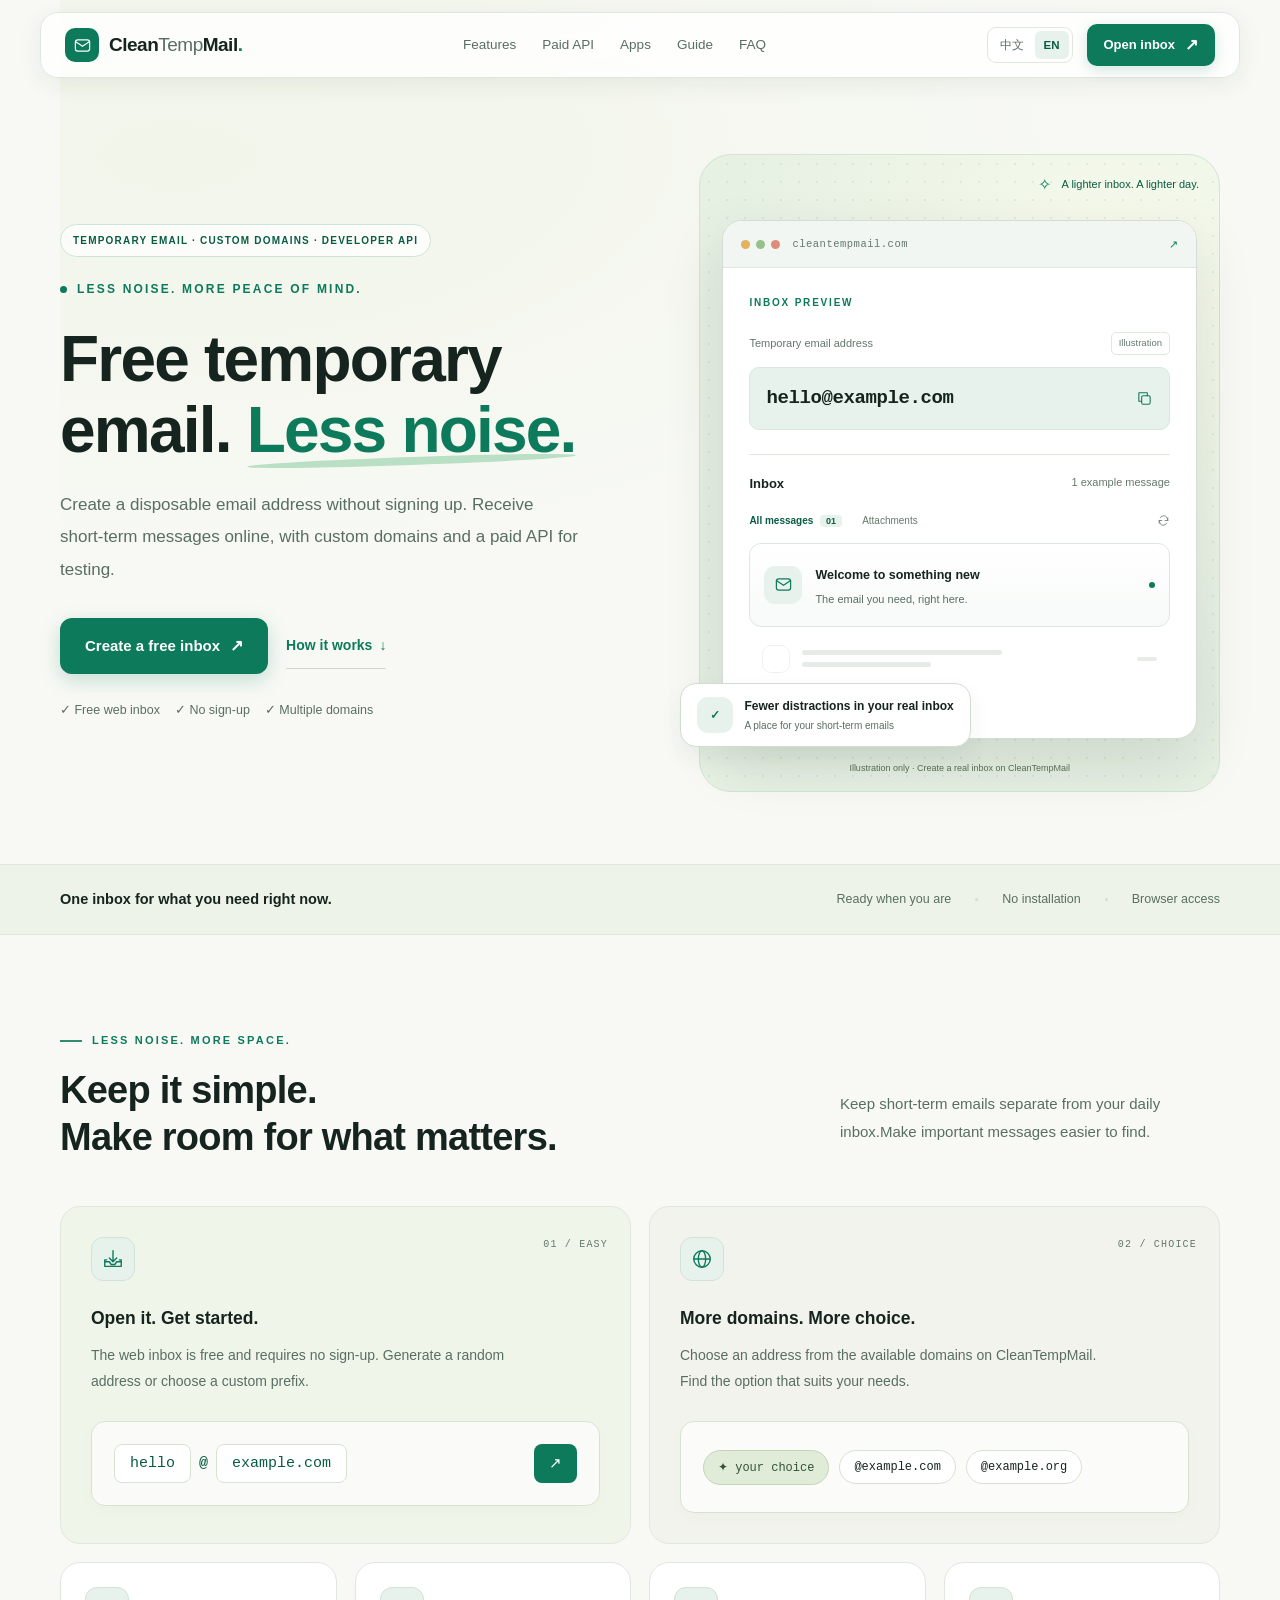
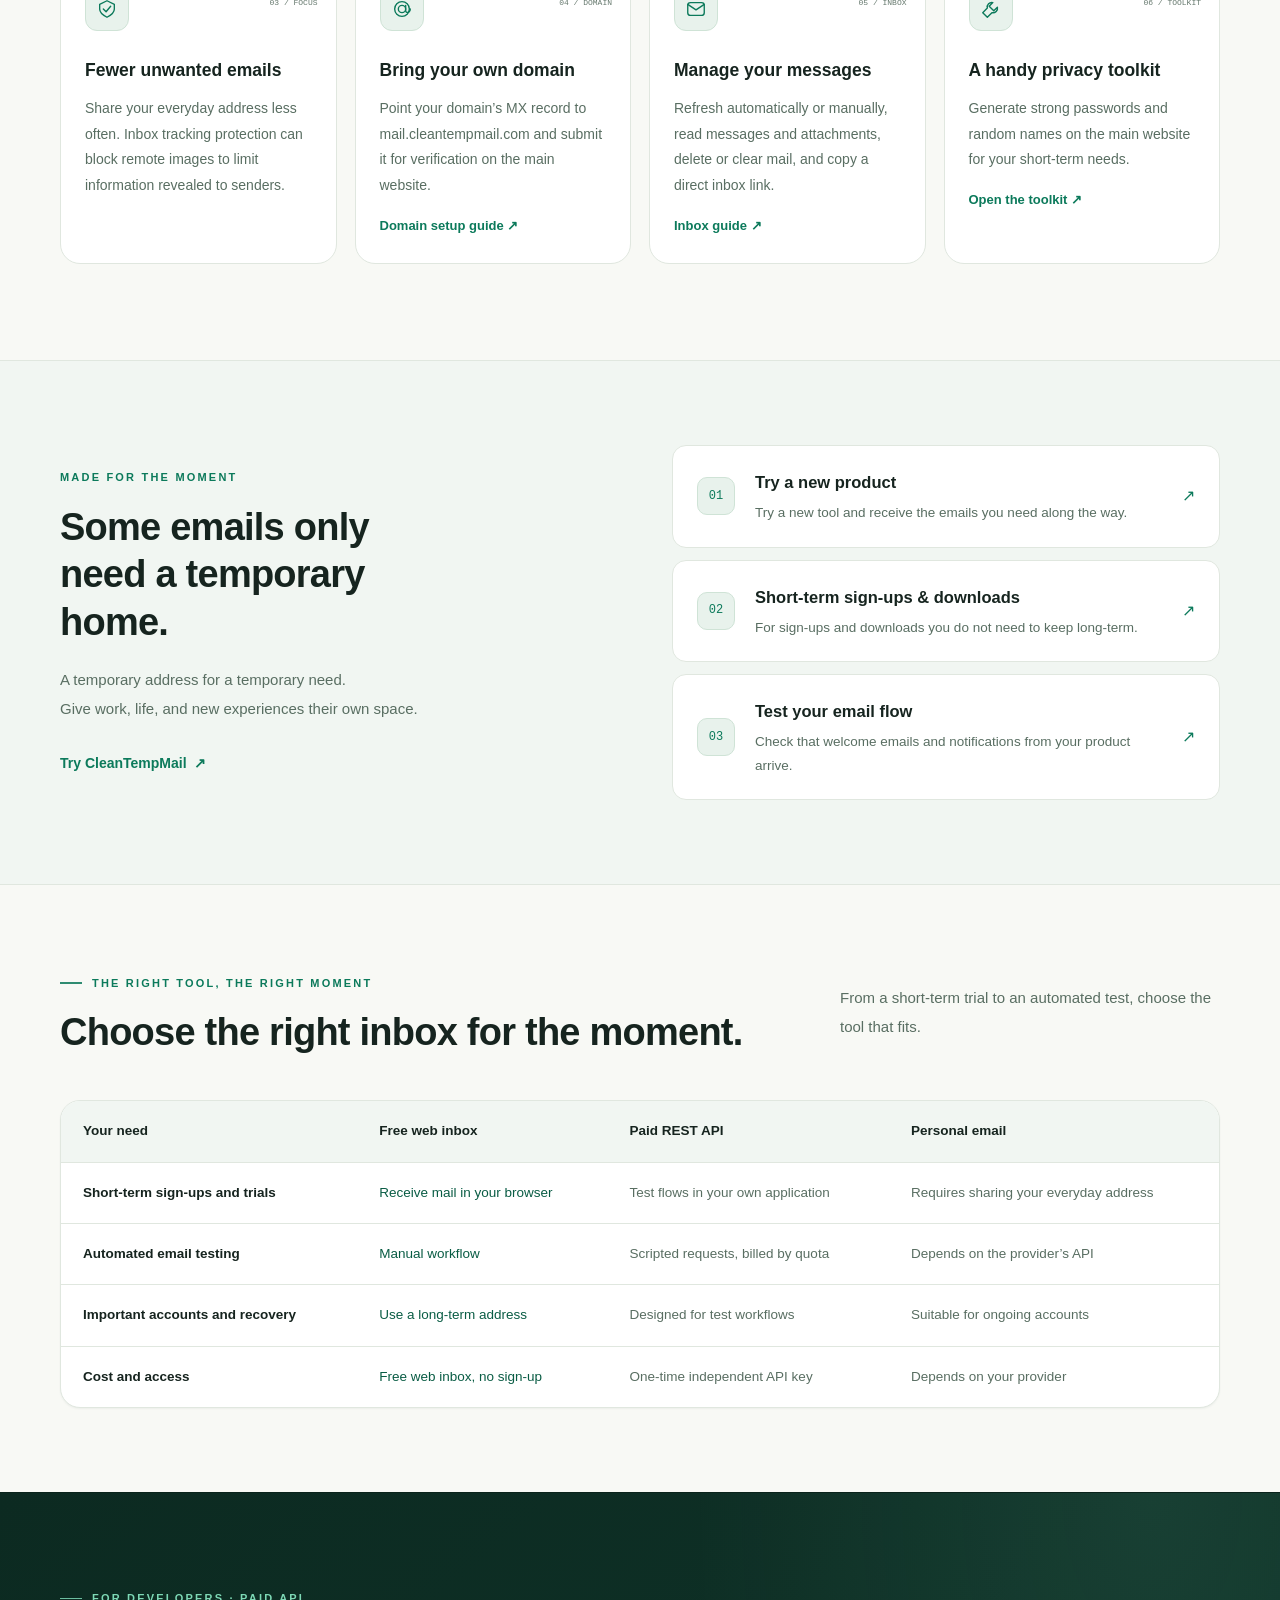
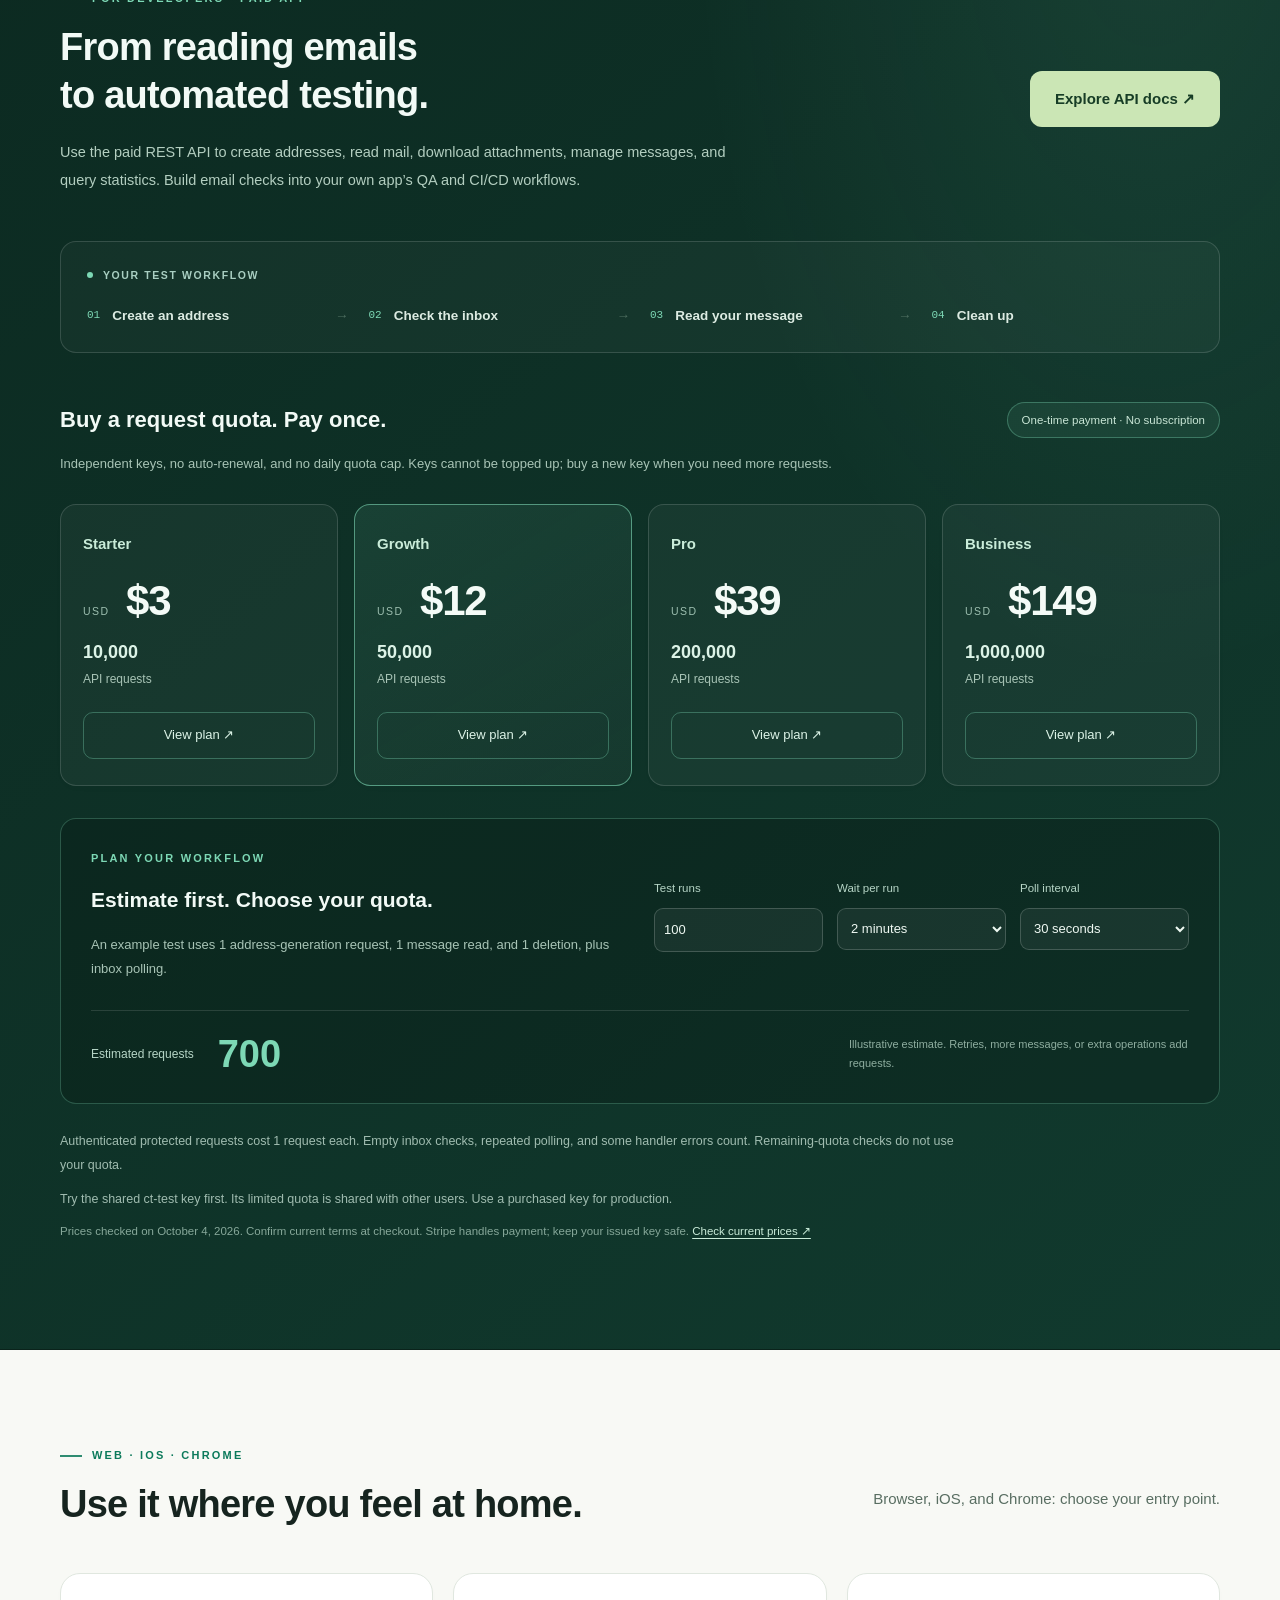
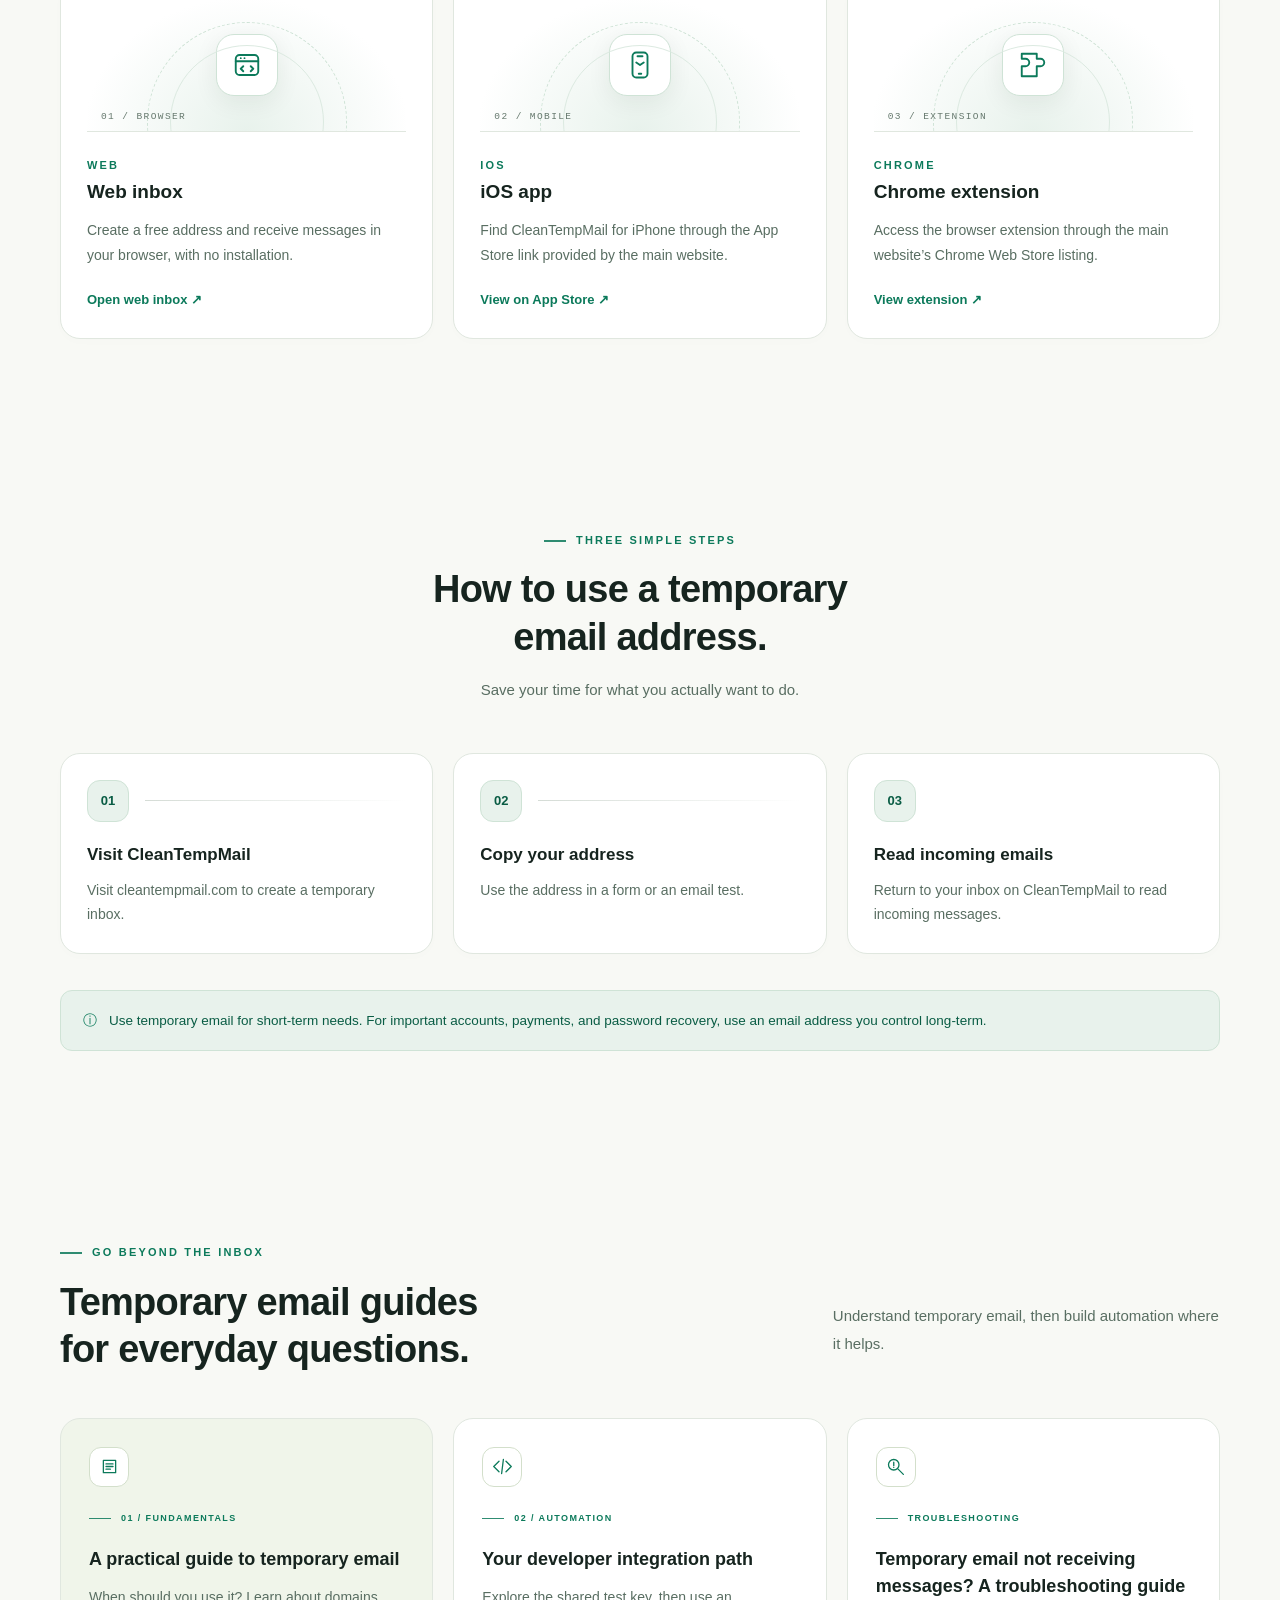
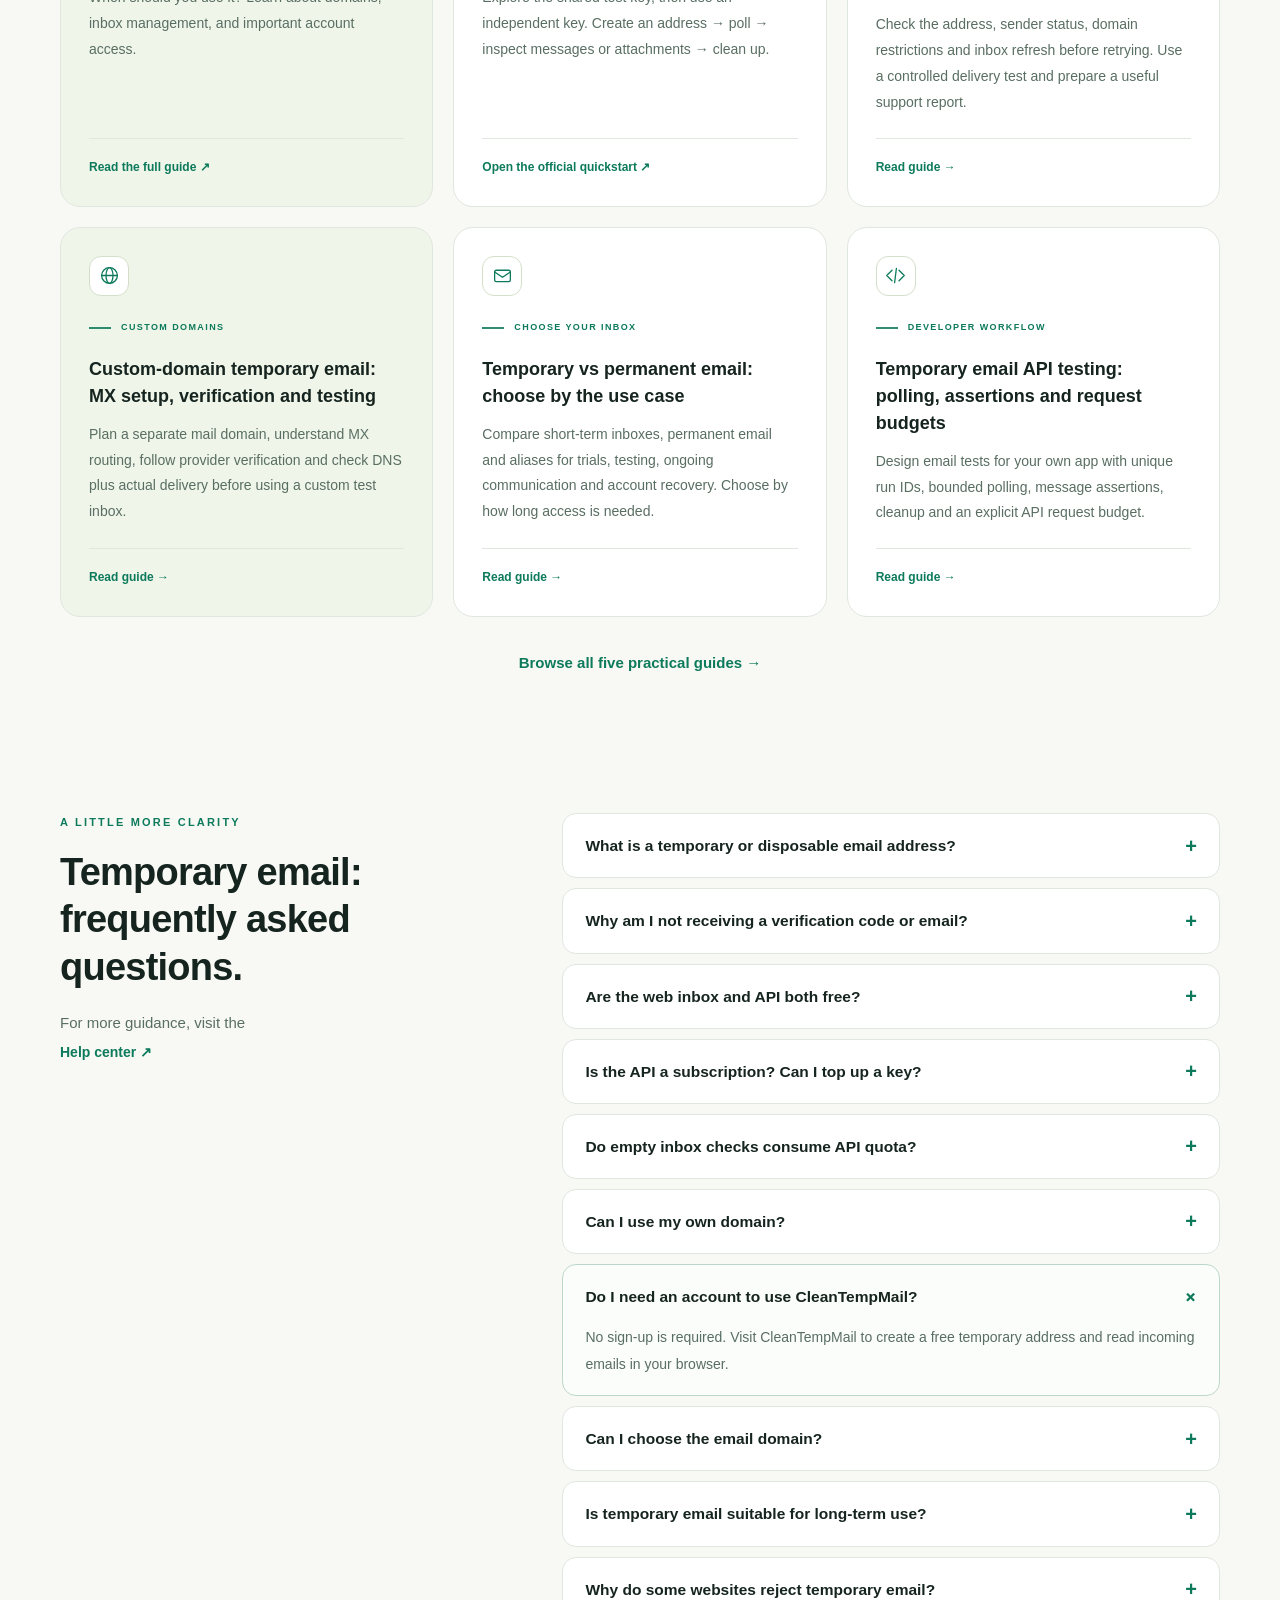
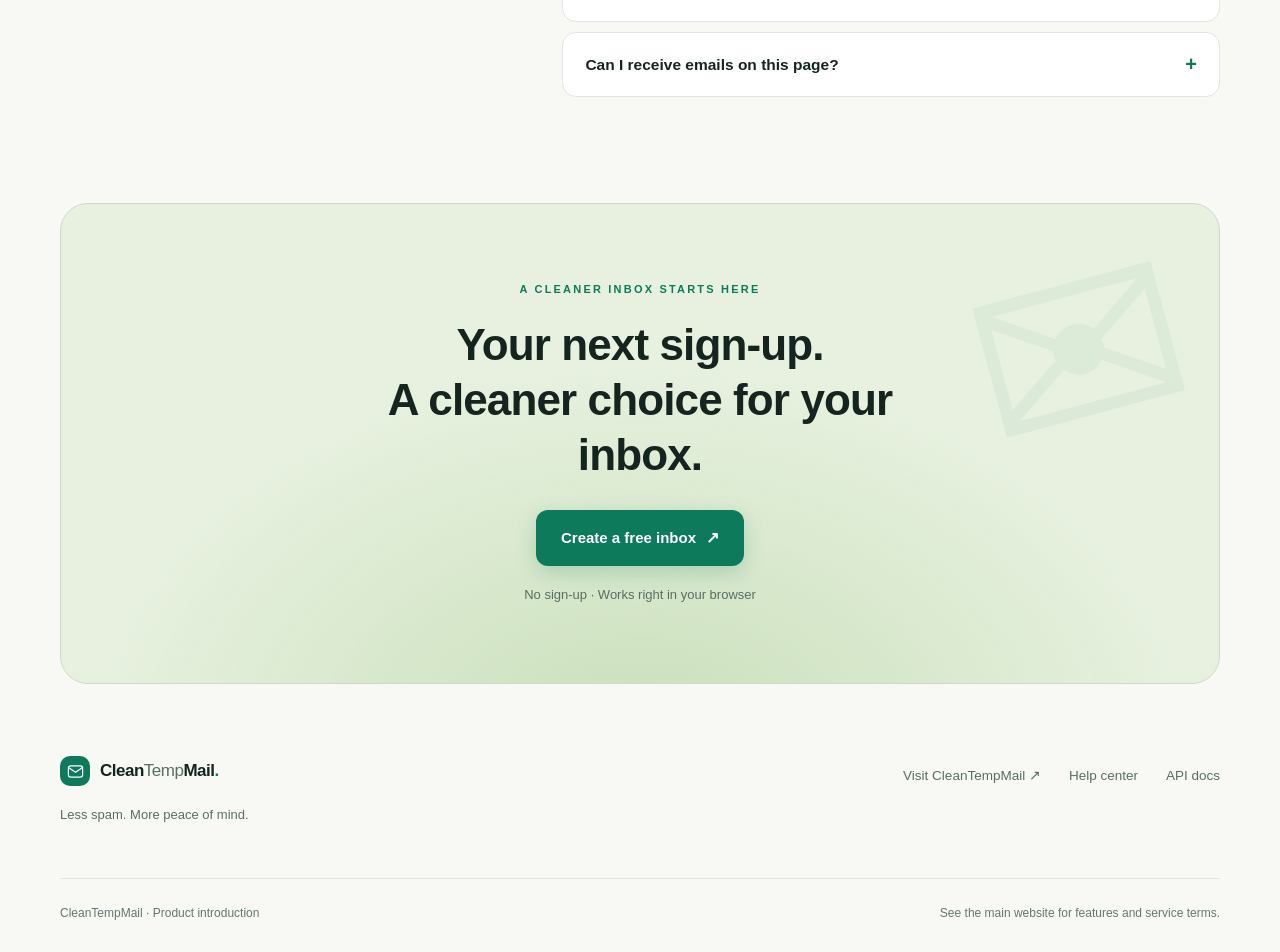
==== commit a6386254: "Improve bilingual SEO and guide navigation Align metadata and language URLs across 14 pages, add con" ====
--- a/site/en/index.html
+++ b/site/en/index.html
@@ -3,26 +3,27 @@
 <head>
 <meta charset="utf-8"><meta name="viewport" content="width=device-width,initial-scale=1">
 <meta name="theme-color" content="#f8f9f5">
-<title>CleanTempMail | Free Temporary Email &amp; One-Time Paid API</title>
-<meta name="description" content="Explore CleanTempMail: free web inbox, paid REST API with one-time request quotas, custom domains, privacy tools, iOS app, and Chrome extension.">
-<meta property="og:type" content="website"><meta property="og:locale" content="en_US"><meta property="og:title" content="CleanTempMail | Free Temporary Email &amp; One-Time Paid API"><meta property="og:description" content="Free web inbox, one-time paid API, custom domains, privacy tools, and apps.">
+<title>Free Temporary Email &amp; Disposable Inbox | CleanTempMail</title>
+<meta name="description" content="Create a free temporary email address with CleanTempMail, no sign-up needed. Explore disposable inboxes, custom domains, delivery help and paid API testing.">
+<meta property="og:type" content="website"><meta property="og:locale" content="en_US"><meta property="og:title" content="Free Temporary Email &amp; Disposable Inbox | CleanTempMail"><meta property="og:description" content="Create a free temporary email address with CleanTempMail, no sign-up needed. Explore disposable inboxes, custom domains, delivery help and paid API testing.">
 <link rel="icon" href="../assets/favicon.svg" type="image/svg+xml"><link rel="stylesheet" href="../assets/style.css">
 <link rel="canonical" href="https://cleantempmailcom.github.io/cleantempmail-pages/en/">
 <link rel="alternate" hreflang="zh-CN" href="https://cleantempmailcom.github.io/cleantempmail-pages/"><link rel="alternate" hreflang="en" href="https://cleantempmailcom.github.io/cleantempmail-pages/en/"><link rel="alternate" hreflang="x-default" href="https://cleantempmailcom.github.io/cleantempmail-pages/">
 <meta property="og:url" content="https://cleantempmailcom.github.io/cleantempmail-pages/en/">
-<script src="../assets/language.js" data-zh="../" data-en="./"></script>
-<link rel="stylesheet" href="../assets/polish.css">
+<script src="../assets/language.js" defer data-zh="../" data-en="./"></script>
 <meta name="robots" content="index,follow,max-image-preview:large">
 <meta property="og:site_name" content="CleanTempMail"><meta property="og:image" content="https://cleantempmailcom.github.io/cleantempmail-pages/assets/social.png"><meta property="og:image:width" content="1200"><meta property="og:image:height" content="630"><meta property="og:image:alt" content="CleanTempMail — Free web inbox and paid API">
-<meta name="twitter:card" content="summary_large_image"><meta name="twitter:title" content="CleanTempMail | Free Temporary Email &amp; One-Time Paid API"><meta name="twitter:description" content="Free web inbox · Custom domains · One-time paid API"><meta name="twitter:image" content="https://cleantempmailcom.github.io/cleantempmail-pages/assets/social.png">
+<meta name="twitter:card" content="summary_large_image"><meta name="twitter:title" content="Free Temporary Email &amp; Disposable Inbox | CleanTempMail"><meta name="twitter:description" content="Create a free temporary email address with CleanTempMail, no sign-up needed. Explore disposable inboxes, custom domains, delivery help and paid API testing."><meta name="twitter:image" content="https://cleantempmailcom.github.io/cleantempmail-pages/assets/social.png">
 <script src="../assets/effects.js" defer></script>
-<script type="application/ld+json">{"@context": "https://schema.org", "@graph": [{"@type": "WebSite", "@id": "https://cleantempmailcom.github.io/cleantempmail-pages/#website", "name": "CleanTempMail product guide", "url": "https://cleantempmailcom.github.io/cleantempmail-pages/", "inLanguage": ["zh-CN", "en"]}, {"@type": "WebPage", "@id": "https://cleantempmailcom.github.io/cleantempmail-pages/en/#webpage", "url": "https://cleantempmailcom.github.io/cleantempmail-pages/en/", "name": "CleanTempMail | Free Temporary Email & One-Time Paid API", "inLanguage": "en", "isPartOf": {"@id": "https://cleantempmailcom.github.io/cleantempmail-pages/#website"}, "about": {"@type": "SoftwareApplication", "name": "CleanTempMail", "url": "https://cleantempmail.com/", "applicationCategory": "CommunicationApplication", "operatingSystem": "Web, iOS, Chrome", "description": "Free web temporary email with separately paid API access."}}]}</script>
+<script type="application/ld+json">{"@context": "https://schema.org", "@graph": [{"@type": "WebSite", "@id": "https://cleantempmailcom.github.io/cleantempmail-pages/#website", "name": "CleanTempMail product guide", "url": "https://cleantempmailcom.github.io/cleantempmail-pages/", "inLanguage": ["zh-CN", "en"]}, {"@type": "WebPage", "@id": "https://cleantempmailcom.github.io/cleantempmail-pages/en/#webpage", "url": "https://cleantempmailcom.github.io/cleantempmail-pages/en/", "name": "Free Temporary Email & Disposable Inbox | CleanTempMail", "inLanguage": "en", "isPartOf": {"@id": "https://cleantempmailcom.github.io/cleantempmail-pages/#website"}, "about": {"@type": "SoftwareApplication", "name": "CleanTempMail", "url": "https://cleantempmail.com/", "applicationCategory": "CommunicationApplication", "operatingSystem": "Web, iOS, Chrome", "description": "Free web temporary email with separately paid API access."}, "description": "Create a free temporary email address with CleanTempMail, no sign-up needed. Explore disposable inboxes, custom domains, delivery help and paid API testing."}]}</script>
+<meta property="og:locale:alternate" content="zh_CN">
+<meta name="twitter:image:alt" content="CleanTempMail — Free web inbox and paid API">
 </head>
 <body><div class="ambient" aria-hidden="true"><i></i><i></i><i></i></div><div class="reading-progress" aria-hidden="true"></div>
 <a class="skip" href="#main">Skip to main content</a>
-<header class="header"><div class="wrap nav"><a class="brand" href="#" aria-label="CleanTempMail home"><span class="brand-icon" aria-hidden="true"><svg class="" viewBox="0 0 24 24" fill="none" stroke="currentColor" stroke-width="1.5" stroke-linecap="round" stroke-linejoin="round" aria-hidden="true"><rect x="3" y="5" width="18" height="14" rx="3"/><path d="m3 7 9 6 9-6"/></svg></span>Clean<span>Temp</span>Mail<span class="brand-dot">.</span></a><nav aria-label="Main navigation"><a href="#features">Features</a><a href="#api">Paid API</a><a href="#platforms">Apps</a><a href="#guide">Guide</a><a href="#faq">FAQ</a></nav><div class="nav-actions"><details class="mobile-nav"><summary aria-label="Open navigation"><span></span><span></span></summary><div><a href="#features">Features</a><a href="#api">API</a><a href="#platforms">Apps</a><a href="#guide">Guide</a><a href="#faq">FAQ</a></div></details><div class="language-switch" role="group" aria-label="Choose language"><a href="../?lang=zh" lang="zh-CN" hreflang="zh-CN">中文</a><a href="./?lang=en" lang="en" hreflang="en" aria-current="page">EN</a></div><a class="button small" href="https://cleantempmail.com/">Open inbox <span aria-hidden="true">↗</span></a></div></div></header>
+<header class="header"><div class="wrap nav"><a class="brand" href="#" aria-label="CleanTempMail home"><span class="brand-icon" aria-hidden="true"><svg class="" viewBox="0 0 24 24" fill="none" stroke="currentColor" stroke-width="1.5" stroke-linecap="round" stroke-linejoin="round" aria-hidden="true"><rect x="3" y="5" width="18" height="14" rx="3"/><path d="m3 7 9 6 9-6"/></svg></span>Clean<span>Temp</span>Mail<span class="brand-dot">.</span></a><nav aria-label="Main navigation"><a href="#features">Features</a><a href="#api">Paid API</a><a href="#platforms">Apps</a><a href="#guide">Guide</a><a href="#faq">FAQ</a></nav><div class="nav-actions"><details class="mobile-nav"><summary aria-label="Open navigation"><span></span><span></span></summary><div><a href="#features">Features</a><a href="#api">API</a><a href="#platforms">Apps</a><a href="#guide">Guide</a><a href="#faq">FAQ</a></div></details><div class="language-switch" role="group" aria-label="Choose language"><a href="../" lang="zh-CN" hreflang="zh-CN">中文</a><a href="./" lang="en" hreflang="en" aria-current="page">EN</a></div><a class="button small" href="https://cleantempmail.com/">Open inbox <span aria-hidden="true">↗</span></a></div></div></header>
 <main id="main">
-<section class="hero wrap"><div class="hero-copy"><div class="hero-product-label">TEMPORARY EMAIL · CUSTOM DOMAINS · DEVELOPER API</div><div class="eyebrow"><span class="status-dot"></span> Less noise. More peace of mind.</div><h1>Keep your real<br>inbox <span class="accent">clean.</span></h1><p class="lead">Not every sign-up needs your everyday email.<br class="desktop"> Use a temporary address for the emails you need right now.</p><div class="hero-actions"><a class="button" href="https://cleantempmail.com/">Create a free inbox <span aria-hidden="true">↗</span></a><a class="text-link" href="#how">How it works <span aria-hidden="true">↓</span></a></div><div class="hero-checks"><span>✓ Free web inbox</span><span>✓ No sign-up</span><span>✓ Multiple domains</span></div></div>
+<section class="hero wrap"><div class="hero-copy"><div class="hero-product-label">TEMPORARY EMAIL · CUSTOM DOMAINS · DEVELOPER API</div><div class="eyebrow"><span class="status-dot"></span> Less noise. More peace of mind.</div><h1>Free temporary<br>email. <span class="accent">Less noise.</span></h1><p class="lead">Create a disposable email address without signing up.<br class="desktop"> Receive short-term messages online, with custom domains and a paid API for testing.</p><div class="hero-actions"><a class="button" href="https://cleantempmail.com/">Create a free inbox <span aria-hidden="true">↗</span></a><a class="text-link" href="#how">How it works <span aria-hidden="true">↓</span></a></div><div class="hero-checks"><span>✓ Free web inbox</span><span>✓ No sign-up</span><span>✓ Multiple domains</span></div></div>
 <div class="hero-art"><div class="orbital-spark spark-one"></div><div class="orbital-spark spark-two"></div><div class="orbit orbit-one"></div><div class="orbit orbit-two"></div><div class="floating-pill top-pill"><span aria-hidden="true">✧</span> A lighter inbox. A lighter day.</div><div class="mail-card"><div class="mock-top"><span class="window-dots"><i></i><i></i><i></i></span><span class="mock-url">cleantempmail.com</span><span>Your temporary inbox</span><span aria-hidden="true">↗</span></div><div class="mock-body"><div class="inbox-overline">INBOX PREVIEW</div><div class="mock-label">Temporary email address <span>Illustration</span></div><div class="mock-address">hello@example.com <span aria-hidden="true"><svg class="" viewBox="0 0 24 24" fill="none" stroke="currentColor" stroke-width="1.5" stroke-linecap="round" stroke-linejoin="round" aria-hidden="true"><rect x="8" y="8" width="12" height="12" rx="2"/><path d="M16 8V4H4v12h4"/></svg></span></div><div class="mock-divider"></div><div class="inbox-title">Inbox <span>1 example message</span></div><div class="mock-tabs"><span>All messages <b>01</b></span><span>Attachments</span><svg class="" viewBox="0 0 24 24" fill="none" stroke="currentColor" stroke-width="1.5" stroke-linecap="round" stroke-linejoin="round" aria-hidden="true"><path d="M20 7v5h-5M4 17v-5h5"/><path d="M6 7a7 7 0 0 1 12-1l2 6M4 12l2 6a7 7 0 0 0 12-1"/></svg></div><div class="message"><div class="message-icon" aria-hidden="true"><svg class="" viewBox="0 0 24 24" fill="none" stroke="currentColor" stroke-width="1.5" stroke-linecap="round" stroke-linejoin="round" aria-hidden="true"><rect x="3" y="5" width="18" height="14" rx="3"/><path d="m3 7 9 6 9-6"/></svg></div><div><strong>Welcome to something new</strong><p>The email you need, right here.</p></div><span class="message-dot"></span></div><div class="mock-empty" aria-hidden="true"><i></i><div><i></i><i></i></div><i></i></div><div class="mock-bottom"><span class="status-dot"></span> Simple, clean, and ready when you need it</div></div></div><div class="floating-pill bottom-pill"><span class="shield" aria-hidden="true">✓</span><div><strong>Fewer distractions in your real inbox</strong><small>A place for your short-term emails</small></div></div><div class="art-caption">Illustration only · Create a real inbox on CleanTempMail</div></div></section>
 <div class="benefit-strip"><div class="wrap"><span>One inbox for what you need right now.</span><div><span>Ready when you are</span><i></i><span>No installation</span><i></i><span>Browser access</span></div></div></div>
 <section id="features" class="section wrap"><div class="section-heading"><div><div class="eyebrow">LESS NOISE. MORE SPACE.</div><h2>Keep it simple.<br>Make room for what matters.</h2></div><p>Keep short-term emails separate from your daily inbox.<br>Make important messages easier to find.</p></div><div class="features"><article class="feature feature-showcase"><span class="feature-icon" aria-hidden="true"><svg class="" viewBox="0 0 24 24" fill="none" stroke="currentColor" stroke-width="1.5" stroke-linecap="round" stroke-linejoin="round" aria-hidden="true"><path d="M12 3v12m-4-4 4 4 4-4"/><path d="M5 13H3v7h18v-7h-2M3 15h5l2 3h4l2-3h5"/></svg></span><span class="card-number">01 / EASY</span><h3>Open it. Get started.</h3><p>The web inbox is free and requires no sign-up. Generate a random address or choose a custom prefix.</p><div class="feature-visual" aria-hidden="true"><div class="feature-address"><span>hello</span><b>@</b><span>example.com</span><span>↗</span></div></div></article><article class="feature feature-showcase"><span class="feature-icon" aria-hidden="true"><svg class="" viewBox="0 0 24 24" fill="none" stroke="currentColor" stroke-width="1.5" stroke-linecap="round" stroke-linejoin="round" aria-hidden="true"><circle cx="12" cy="12" r="9"/><ellipse cx="12" cy="12" rx="4" ry="9"/><path d="M3 12h18"/></svg></span><span class="card-number">02 / CHOICE</span><h3>More domains. More choice.</h3><p>Choose an address from the available domains on CleanTempMail. Find the option that suits your needs.</p><div class="feature-visual" aria-hidden="true"><div class="feature-domains"><span>✦ your choice</span><span>@example.com</span><span>@example.org</span></div></div></article><article class="feature"><span class="feature-icon" aria-hidden="true"><svg class="" viewBox="0 0 24 24" fill="none" stroke="currentColor" stroke-width="1.5" stroke-linecap="round" stroke-linejoin="round" aria-hidden="true"><path d="m12 3 8 4v5c0 5-8 9-8 9s-8-4-8-9V7l8-4Z"/><path d="m8 12 3 3 5-6"/></svg></span><span class="card-number">03 / FOCUS</span><h3>Fewer unwanted emails</h3><p>Share your everyday address less often. Inbox tracking protection can block remote images to limit information revealed to senders.</p></article><article class="feature"><span class="feature-icon" aria-hidden="true"><svg class="" viewBox="0 0 24 24" fill="none" stroke="currentColor" stroke-width="1.5" stroke-linecap="round" stroke-linejoin="round" aria-hidden="true"><circle cx="12" cy="12" r="8"/><path d="M16 8v6c0 3 5 2 5-2"/><circle cx="12" cy="12" r="4"/></svg></span><span class="card-number">04 / DOMAIN</span><h3>Bring your own domain</h3><p>Point your domain’s MX record to mail.cleantempmail.com and submit it for verification on the main website.</p><a class="text-link feature-link" href="https://cleantempmail.com/help#help-step-4">Domain setup guide ↗</a></article><article class="feature"><span class="feature-icon" aria-hidden="true"><svg class="" viewBox="0 0 24 24" fill="none" stroke="currentColor" stroke-width="1.5" stroke-linecap="round" stroke-linejoin="round" aria-hidden="true"><rect x="3" y="5" width="18" height="14" rx="3"/><path d="m3 7 9 6 9-6"/></svg></span><span class="card-number">05 / INBOX</span><h3>Manage your messages</h3><p>Refresh automatically or manually, read messages and attachments, delete or clear mail, and copy a direct inbox link.</p><a class="text-link feature-link" href="https://cleantempmail.com/help#help-step-2">Inbox guide ↗</a></article><article class="feature"><span class="feature-icon" aria-hidden="true"><svg class="" viewBox="0 0 24 24" fill="none" stroke="currentColor" stroke-width="1.5" stroke-linecap="round" stroke-linejoin="round" aria-hidden="true"><path d="M14 5a5 5 0 0 0-6 6L3 16l5 5 5-5a5 5 0 0 0 6-6l-4 4-5-5 4-4Z"/></svg></span><span class="card-number">06 / TOOLKIT</span><h3>A handy privacy toolkit</h3><p>Generate strong passwords and random names on the main website for your short-term needs.</p><a class="text-link feature-link" href="https://cleantempmail.com/">Open the toolkit ↗</a></article></div></section>
@@ -30,9 +31,9 @@
 <section class="section wrap comparison-section"><div class="section-heading"><div><div class="eyebrow">THE RIGHT TOOL, THE RIGHT MOMENT</div><h2>Choose the right inbox for the moment.</h2></div><p>From a short-term trial to an automated test, choose the tool that fits.</p></div><div class="table-scroll" tabindex="0" role="region" aria-label="Compare email options"><table><caption class="sr-only">Choose the right inbox for the moment.</caption><thead><tr><th scope="col">Your need</th><th scope="col">Free web inbox</th><th scope="col">Paid REST API</th><th scope="col">Personal email</th></tr></thead><tbody><tr><th scope="row">Short-term sign-ups and trials</th><td>Receive mail in your browser</td><td>Test flows in your own application</td><td>Requires sharing your everyday address</td></tr><tr><th scope="row">Automated email testing</th><td>Manual workflow</td><td>Scripted requests, billed by quota</td><td>Depends on the provider’s API</td></tr><tr><th scope="row">Important accounts and recovery</th><td>Use a long-term address</td><td>Designed for test workflows</td><td>Suitable for ongoing accounts</td></tr><tr><th scope="row">Cost and access</th><td>Free web inbox, no sign-up</td><td>One-time independent API key</td><td>Depends on your provider</td></tr></tbody></table></div></section>
 <section id="api" class="api-section"><div class="wrap"><div class="api-heading"><div><div class="eyebrow">FOR DEVELOPERS · PAID API</div><h2>From reading emails<br>to automated testing.</h2><p>Use the paid REST API to create addresses, read mail, download attachments, manage messages, and query statistics. Build email checks into your own app’s QA and CI/CD workflows.</p></div><a class="button" href="https://cleantempmail.com/api#api-reference">Explore API docs ↗</a></div><div class="api-workflow"><div class="workflow-label"><span class="status-dot"></span>YOUR TEST WORKFLOW</div><ol><li><span>01</span><strong>Create an address</strong><b aria-hidden="true">→</b></li><li><span>02</span><strong>Check the inbox</strong><b aria-hidden="true">→</b></li><li><span>03</span><strong>Read your message</strong><b aria-hidden="true">→</b></li><li><span>04</span><strong>Clean up</strong><b aria-hidden="true">→</b></li></ol></div><div class="pricing-heading"><h3>Buy a request quota. Pay once.</h3><span class="api-badge">One-time payment · No subscription</span></div><p class="api-description">Independent keys, no auto-renewal, and no daily quota cap. Keys cannot be topped up; buy a new key when you need more requests.</p><div class="plan-grid"><article class="plan-card"><h3>Starter</h3><div class="plan-price"><span>USD</span> $3</div><p class="plan-quota"><strong>10,000</strong> API requests</p><a class="plan-link" href="https://cleantempmail.com/api#api-plan-starter">View plan ↗</a></article><article class="plan-card"><h3>Growth</h3><div class="plan-price"><span>USD</span> $12</div><p class="plan-quota"><strong>50,000</strong> API requests</p><a class="plan-link" href="https://cleantempmail.com/api#api-plan-growth">View plan ↗</a></article><article class="plan-card"><h3>Pro</h3><div class="plan-price"><span>USD</span> $39</div><p class="plan-quota"><strong>200,000</strong> API requests</p><a class="plan-link" href="https://cleantempmail.com/api#api-plan-pro">View plan ↗</a></article><article class="plan-card"><h3>Business</h3><div class="plan-price"><span>USD</span> $149</div><p class="plan-quota"><strong>1,000,000</strong> API requests</p><a class="plan-link" href="https://cleantempmail.com/api#api-plan-business">View plan ↗</a></article></div><div class="quota-estimator"><div><div class="eyebrow">PLAN YOUR WORKFLOW</div><h3>Estimate first. Choose your quota.</h3><p>An example test uses 1 address-generation request, 1 message read, and 1 deletion, plus inbox polling.</p></div><form class="quota-form"><label for="runs">Test runs<input id="runs" type="number" min="1" max="10000" step="1" value="100" inputmode="numeric"></label><label for="window">Wait per run<select id="window"><option value="60">1 minute</option><option value="120" selected>2 minutes</option><option value="300">5 minutes</option></select></label><label for="interval">Poll interval<select id="interval"><option value="10">10 seconds</option><option value="30" selected>30 seconds</option><option value="60">60 seconds</option></select></label></form><div class="estimate-output"><span>Estimated requests</span><output id="quota-result" for="runs window interval" aria-live="polite">700</output><small>Illustrative estimate. Retries, more messages, or extra operations add requests.</small></div></div><div class="api-notes"><p>Authenticated protected requests cost 1 request each. Empty inbox checks, repeated polling, and some handler errors count. Remaining-quota checks do not use your quota.</p><p>Try the shared ct-test key first. Its limited quota is shared with other users. Use a purchased key for production.</p><p class="price-date">Prices checked on October 4, 2026. Confirm current terms at checkout. Stripe handles payment; keep your issued key safe. <a href="https://cleantempmail.com/api#api-plans">Check current prices ↗</a></p></div></div></section>
 <section id="platforms" class="section wrap"><div class="section-heading"><div><div class="eyebrow">WEB · iOS · CHROME</div><h2>Use it where you feel at home.</h2></div><p>Browser, iOS, and Chrome: choose your entry point.</p></div><div class="platform-grid"><article class="platform-card"><div class="platform-visual" aria-hidden="true"><div class="platform-orbit"></div><span><svg class="" viewBox="0 0 24 24" fill="none" stroke="currentColor" stroke-width="1.5" stroke-linecap="round" stroke-linejoin="round" aria-hidden="true"><rect x="3" y="4" width="18" height="16" rx="3"/><path d="M3 9h18M7 6.5h.01M10 6.5h.01M9 13l-2 2 2 2m6-4 2 2-2 2"/></svg></span><i>01 / BROWSER</i></div><span class="eyebrow">WEB</span><h3>Web inbox</h3><p>Create a free address and receive messages in your browser, with no installation.</p><a class="text-link" href="https://cleantempmail.com/">Open web inbox ↗</a></article><article class="platform-card"><div class="platform-visual" aria-hidden="true"><div class="platform-orbit"></div><span><svg class="" viewBox="0 0 24 24" fill="none" stroke="currentColor" stroke-width="1.5" stroke-linecap="round" stroke-linejoin="round" aria-hidden="true"><rect x="6" y="2" width="12" height="20" rx="3"/><path d="M10 5h4M11 19h2"/><path d="m9 10 3 2 3-2"/></svg></span><i>02 / MOBILE</i></div><span class="eyebrow">iOS</span><h3>iOS app</h3><p>Find CleanTempMail for iPhone through the App Store link provided by the main website.</p><a class="text-link" href="https://apps.apple.com/app/cleantempmail/id6804115132">View on App Store ↗</a></article><article class="platform-card"><div class="platform-visual" aria-hidden="true"><div class="platform-orbit"></div><span><svg class="" viewBox="0 0 24 24" fill="none" stroke="currentColor" stroke-width="1.5" stroke-linecap="round" stroke-linejoin="round" aria-hidden="true"><path d="M9 3h6v4h3a3 3 0 1 1 0 6h-3v8H3v-8h3a3 3 0 1 0 0-6H3V3h6Z"/></svg></span><i>03 / EXTENSION</i></div><span class="eyebrow">CHROME</span><h3>Chrome extension</h3><p>Access the browser extension through the main website’s Chrome Web Store listing.</p><a class="text-link" href="https://chrome.google.com/webstore/detail/ckdnbgkaiffdkkgfplbbicegcbakimdg">View extension ↗</a></article></div></section>
-<section id="how" class="section wrap"><div class="center-heading"><div class="eyebrow">THREE SIMPLE STEPS</div><h2>Your inbox in three simple steps.</h2><p>Save your time for what you actually want to do.</p></div><div class="steps"><article><div class="step-top"><span>01</span><div></div></div><h3>Visit CleanTempMail</h3><p>Visit cleantempmail.com to create a temporary inbox.</p></article><article><div class="step-top"><span>02</span><div></div></div><h3>Copy your address</h3><p>Use the address in a form or an email test.</p></article><article><div class="step-top"><span>03</span></div><h3>Read incoming emails</h3><p>Return to your inbox on CleanTempMail to read incoming messages.</p></article></div><div class="usage-note"><span aria-hidden="true">ⓘ</span> Use temporary email for short-term needs. For important accounts, payments, and password recovery, use an email address you control long-term.</div></section>
-<section id="guide" class="section wrap guide-section"><div class="section-heading"><div><div class="eyebrow">GO BEYOND THE INBOX</div><h2>A little knowledge. A better workflow.</h2></div><p>Understand temporary email, then build automation where it helps.</p></div><div class="guide-grid"><article class="guide-card"><span class="guide-icon" aria-hidden="true"><svg viewBox="0 0 24 24" fill="none" stroke="currentColor" stroke-width="1.5" stroke-linecap="round" stroke-linejoin="round"><path d="M5 5h14v14H5zM8 9h8M8 12h8M8 15h5"/></svg></span><div class="eyebrow">01 / FUNDAMENTALS</div><h3>A practical guide to temporary email</h3><p>When should you use it? Learn about domains, inbox management, and important account access.</p><a class="text-link" href="./guide/temporary-email.html">Read the full guide ↗</a></article><article class="guide-card"><span class="guide-icon" aria-hidden="true"><svg viewBox="0 0 24 24" fill="none" stroke="currentColor" stroke-width="1.5" stroke-linecap="round" stroke-linejoin="round"><path d="m8 6-6 6 6 6m8-12 6 6-6 6m-3-14-2 16"/></svg></span><div class="eyebrow">02 / AUTOMATION</div><h3>Your developer integration path</h3><p>Explore the shared test key, then use an independent key. Create an address → poll → inspect messages or attachments → clean up.</p><a class="text-link" href="https://cleantempmail.com/api#api-quickstart">Open the official quickstart ↗</a></article><article class="guide-card"><span class="guide-icon" aria-hidden="true"><svg viewBox="0 0 24 24" fill="none" stroke="currentColor" stroke-width="1.5" stroke-linecap="round" stroke-linejoin="round"><circle cx="10" cy="10" r="6"/><path d="m15 15 6 6M10 7v4m0 2v.1"/></svg></span><div class="eyebrow">TROUBLESHOOTING</div><h3><a href="./guide/email-not-received.html">Temporary email not receiving messages? A troubleshooting guide</a></h3><p>Check the address, sender status, domain restrictions and inbox refresh before retrying. Use a controlled delivery test and prepare a useful support report.</p><a class="text-link" href="./guide/email-not-received.html">Read guide →</a></article><article class="guide-card"><span class="guide-icon" aria-hidden="true"><svg viewBox="0 0 24 24" fill="none" stroke="currentColor" stroke-width="1.5" stroke-linecap="round" stroke-linejoin="round"><circle cx="12" cy="12" r="9"/><ellipse cx="12" cy="12" rx="4" ry="9"/><path d="M3 12h18"/></svg></span><div class="eyebrow">CUSTOM DOMAINS</div><h3><a href="./guide/custom-domain-email.html">Custom-domain temporary email: MX setup, verification and testing</a></h3><p>Plan a separate mail domain, understand MX routing, follow provider verification and check DNS plus actual delivery before using a custom test inbox.</p><a class="text-link" href="./guide/custom-domain-email.html">Read guide →</a></article><article class="guide-card"><span class="guide-icon" aria-hidden="true"><svg viewBox="0 0 24 24" fill="none" stroke="currentColor" stroke-width="1.5" stroke-linecap="round" stroke-linejoin="round"><rect x="3" y="6" width="18" height="13" rx="2"/><path d="m3 8 9 6 9-6"/></svg></span><div class="eyebrow">CHOOSE YOUR INBOX</div><h3><a href="./guide/temporary-vs-permanent-email.html">Temporary vs permanent email: choose by the use case</a></h3><p>Compare short-term inboxes, permanent email and aliases for trials, testing, ongoing communication and account recovery. Choose by how long access is needed.</p><a class="text-link" href="./guide/temporary-vs-permanent-email.html">Read guide →</a></article><article class="guide-card"><span class="guide-icon" aria-hidden="true"><svg viewBox="0 0 24 24" fill="none" stroke="currentColor" stroke-width="1.5" stroke-linecap="round" stroke-linejoin="round"><path d="m8 6-6 6 6 6m8-12 6 6-6 6m-3-14-2 16"/></svg></span><div class="eyebrow">DEVELOPER WORKFLOW</div><h3><a href="./guide/email-testing-api.html">Temporary email API testing: polling, assertions and request budgets</a></h3><p>Design email tests for your own app with unique run IDs, bounded polling, message assertions, cleanup and an explicit API request budget.</p><a class="text-link" href="./guide/email-testing-api.html">Read guide →</a></article></div><p class="guide-center-link"><a class="text-link" href="./guide/index.html">Browse all five practical guides →</a></p></section>
-<section id="faq" class="faq-section wrap"><div><div class="eyebrow">A LITTLE MORE CLARITY</div><h2>A few things you might want to know.</h2><p>For more guidance, visit the<br><a class="text-link" href="https://cleantempmail.com/help">Help center ↗</a></p></div><div class="faq-list"><details><summary>Are the web inbox and API both free?<span aria-hidden="true">+</span></summary><p>The web inbox is free. Independent API keys are paid, with a fixed request quota. A limited shared test key is available for evaluation.</p></details><details><summary>Is the API a subscription? Can I top up a key?<span aria-hidden="true">+</span></summary><p>No subscription or auto-renewal. Each purchase issues an independent key. Existing keys cannot be topped up; purchase a new key for more requests.</p></details><details><summary>Do empty inbox checks consume API quota?<span aria-hidden="true">+</span></summary><p>Yes. Protected requests count after authentication, including empty results, repeated polling, and some handler errors. Public domain listing and quota checks do not count.</p></details><details><summary>Can I use my own domain?<span aria-hidden="true">+</span></summary><p>Yes. Follow the main website’s MX setup instructions and submit your domain for verification.</p></details><details open><summary>Do I need an account to use CleanTempMail?<span aria-hidden="true">+</span></summary><p>No sign-up is required. Visit CleanTempMail to create a free temporary address and read incoming emails in your browser.</p></details><details><summary>Can I choose the email domain?<span aria-hidden="true">+</span></summary><p>Yes. CleanTempMail offers multiple domains. Check the main website for the current selection and availability.</p></details><details><summary>Is temporary email suitable for long-term use?<span aria-hidden="true">+</span></summary><p>Temporary email is best suited to short-term trials and testing. Use a personal email address you control long-term for ongoing accounts, important information, and password recovery.</p></details><details><summary>Why do some websites reject temporary email?<span aria-hidden="true">+</span></summary><p>Each website has its own email validation rules, and some services restrict temporary addresses. Please follow the rules of the service you use.</p></details><details><summary>Can I receive emails on this page?<span aria-hidden="true">+</span></summary><p>This is a product introduction page. Select “Create a free inbox” to visit CleanTempMail and use the actual email service.</p></details></div></section>
+<section id="how" class="section wrap"><div class="center-heading"><div class="eyebrow">THREE SIMPLE STEPS</div><h2>How to use a temporary email address.</h2><p>Save your time for what you actually want to do.</p></div><div class="steps"><article><div class="step-top"><span>01</span><div></div></div><h3>Visit CleanTempMail</h3><p>Visit cleantempmail.com to create a temporary inbox.</p></article><article><div class="step-top"><span>02</span><div></div></div><h3>Copy your address</h3><p>Use the address in a form or an email test.</p></article><article><div class="step-top"><span>03</span></div><h3>Read incoming emails</h3><p>Return to your inbox on CleanTempMail to read incoming messages.</p></article></div><div class="usage-note"><span aria-hidden="true">ⓘ</span> Use temporary email for short-term needs. For important accounts, payments, and password recovery, use an email address you control long-term.</div></section>
+<section id="guide" class="section wrap guide-section"><div class="section-heading"><div><div class="eyebrow">GO BEYOND THE INBOX</div><h2>Temporary email guides for everyday questions.</h2></div><p>Understand temporary email, then build automation where it helps.</p></div><div class="guide-grid"><article class="guide-card"><span class="guide-icon" aria-hidden="true"><svg viewBox="0 0 24 24" fill="none" stroke="currentColor" stroke-width="1.5" stroke-linecap="round" stroke-linejoin="round"><path d="M5 5h14v14H5zM8 9h8M8 12h8M8 15h5"/></svg></span><div class="eyebrow">01 / FUNDAMENTALS</div><h3>A practical guide to temporary email</h3><p>When should you use it? Learn about domains, inbox management, and important account access.</p><a class="text-link" href="./guide/temporary-email.html">Read the full guide ↗</a></article><article class="guide-card"><span class="guide-icon" aria-hidden="true"><svg viewBox="0 0 24 24" fill="none" stroke="currentColor" stroke-width="1.5" stroke-linecap="round" stroke-linejoin="round"><path d="m8 6-6 6 6 6m8-12 6 6-6 6m-3-14-2 16"/></svg></span><div class="eyebrow">02 / AUTOMATION</div><h3>Your developer integration path</h3><p>Explore the shared test key, then use an independent key. Create an address → poll → inspect messages or attachments → clean up.</p><a class="text-link" href="https://cleantempmail.com/api#api-quickstart">Open the official quickstart ↗</a></article><article class="guide-card"><span class="guide-icon" aria-hidden="true"><svg viewBox="0 0 24 24" fill="none" stroke="currentColor" stroke-width="1.5" stroke-linecap="round" stroke-linejoin="round"><circle cx="10" cy="10" r="6"/><path d="m15 15 6 6M10 7v4m0 2v.1"/></svg></span><div class="eyebrow">TROUBLESHOOTING</div><h3><a href="./guide/email-not-received.html">Temporary email not receiving messages? A troubleshooting guide</a></h3><p>Check the address, sender status, domain restrictions and inbox refresh before retrying. Use a controlled delivery test and prepare a useful support report.</p><a class="text-link" href="./guide/email-not-received.html">Read guide →</a></article><article class="guide-card"><span class="guide-icon" aria-hidden="true"><svg viewBox="0 0 24 24" fill="none" stroke="currentColor" stroke-width="1.5" stroke-linecap="round" stroke-linejoin="round"><circle cx="12" cy="12" r="9"/><ellipse cx="12" cy="12" rx="4" ry="9"/><path d="M3 12h18"/></svg></span><div class="eyebrow">CUSTOM DOMAINS</div><h3><a href="./guide/custom-domain-email.html">Custom-domain temporary email: MX setup, verification and testing</a></h3><p>Plan a separate mail domain, understand MX routing, follow provider verification and check DNS plus actual delivery before using a custom test inbox.</p><a class="text-link" href="./guide/custom-domain-email.html">Read guide →</a></article><article class="guide-card"><span class="guide-icon" aria-hidden="true"><svg viewBox="0 0 24 24" fill="none" stroke="currentColor" stroke-width="1.5" stroke-linecap="round" stroke-linejoin="round"><rect x="3" y="6" width="18" height="13" rx="2"/><path d="m3 8 9 6 9-6"/></svg></span><div class="eyebrow">CHOOSE YOUR INBOX</div><h3><a href="./guide/temporary-vs-permanent-email.html">Temporary vs permanent email: choose by the use case</a></h3><p>Compare short-term inboxes, permanent email and aliases for trials, testing, ongoing communication and account recovery. Choose by how long access is needed.</p><a class="text-link" href="./guide/temporary-vs-permanent-email.html">Read guide →</a></article><article class="guide-card"><span class="guide-icon" aria-hidden="true"><svg viewBox="0 0 24 24" fill="none" stroke="currentColor" stroke-width="1.5" stroke-linecap="round" stroke-linejoin="round"><path d="m8 6-6 6 6 6m8-12 6 6-6 6m-3-14-2 16"/></svg></span><div class="eyebrow">DEVELOPER WORKFLOW</div><h3><a href="./guide/email-testing-api.html">Temporary email API testing: polling, assertions and request budgets</a></h3><p>Design email tests for your own app with unique run IDs, bounded polling, message assertions, cleanup and an explicit API request budget.</p><a class="text-link" href="./guide/email-testing-api.html">Read guide →</a></article></div><p class="guide-center-link"><a class="text-link" href="./guide/">Browse all five practical guides →</a></p></section>
+<section id="faq" class="faq-section wrap"><div><div class="eyebrow">A LITTLE MORE CLARITY</div><h2>Temporary email: frequently asked questions.</h2><p>For more guidance, visit the<br><a class="text-link" href="https://cleantempmail.com/help">Help center ↗</a></p></div><div class="faq-list"><details><summary>What is a temporary or disposable email address?<span aria-hidden="true">+</span></summary><p>A temporary email address gives short-term messages a separate inbox. It can be useful for permitted one-off downloads, product trials and testing your own app. Start with the <a href="./guide/temporary-email.html">temporary email usage guide</a> to learn how to receive and manage messages.</p></details><details><summary>Why am I not receiving a verification code or email?<span aria-hidden="true">+</span></summary><p>Check that the full address matches the inbox you are viewing and that the sender actually sent the message. Refresh the inbox, follow the sender’s retry guidance and check for address restrictions. The <a href="./guide/email-not-received.html">missing email troubleshooting guide</a> walks through each stage.</p></details><details><summary>Are the web inbox and API both free?<span aria-hidden="true">+</span></summary><p>The web inbox is free. Independent API keys are paid, with a fixed request quota. A limited shared test key is available for evaluation.</p></details><details><summary>Is the API a subscription? Can I top up a key?<span aria-hidden="true">+</span></summary><p>No subscription or auto-renewal. Each purchase issues an independent key. Existing keys cannot be topped up; purchase a new key for more requests.</p></details><details><summary>Do empty inbox checks consume API quota?<span aria-hidden="true">+</span></summary><p>Yes. Protected requests count after authentication, including empty results, repeated polling, and some handler errors. Public domain listing and quota checks do not count. See <a href="./guide/email-testing-api.html#budget">API polling and request budgets</a> for a worked example.</p></details><details><summary>Can I use my own domain?<span aria-hidden="true">+</span></summary><p>Yes. Follow the main website’s MX setup instructions and submit your domain for verification. The <a href="./guide/custom-domain-email.html">custom domain email guide</a> explains how to plan the setup and check delivery.</p></details><details open><summary>Do I need an account to use CleanTempMail?<span aria-hidden="true">+</span></summary><p>No sign-up is required. Visit CleanTempMail to create a free temporary address and read incoming emails in your browser.</p></details><details><summary>Can I choose the email domain?<span aria-hidden="true">+</span></summary><p>Yes. CleanTempMail offers multiple domains. Check the main website for the current selection and availability.</p></details><details><summary>Is temporary email suitable for long-term use?<span aria-hidden="true">+</span></summary><p>Temporary email is best suited to short-term trials and testing. Use a personal email address you control long-term for ongoing accounts, important information, and password recovery. Compare <a href="./guide/temporary-vs-permanent-email.html">temporary email, permanent email and aliases</a> by use case.</p></details><details><summary>Why do some websites reject temporary email?<span aria-hidden="true">+</span></summary><p>Each website has its own email validation rules, and some services restrict temporary addresses. Please follow the rules of the service you use.</p></details><details><summary>Can I receive emails on this page?<span aria-hidden="true">+</span></summary><p>This is a product introduction page. Select “Create a free inbox” to visit CleanTempMail and use the actual email service.</p></details></div></section>
 <section class="cta wrap"><div class="cta-decoration" aria-hidden="true">✉</div><div class="eyebrow">A CLEANER INBOX STARTS HERE</div><h2>Your next sign-up.<br>A cleaner choice for your inbox.</h2><a class="button" href="https://cleantempmail.com/">Create a free inbox <span aria-hidden="true">↗</span></a><p>No sign-up · Works right in your browser</p></section>
 </main>
 <a class="back-top" href="#main" aria-label="Back to top">↑</a><footer class="wrap footer"><div><a class="brand" href="https://cleantempmail.com/"><span class="brand-icon" aria-hidden="true"><svg class="" viewBox="0 0 24 24" fill="none" stroke="currentColor" stroke-width="1.5" stroke-linecap="round" stroke-linejoin="round" aria-hidden="true"><rect x="3" y="5" width="18" height="14" rx="3"/><path d="m3 7 9 6 9-6"/></svg></span>Clean<span>Temp</span>Mail<span class="brand-dot">.</span></a><p>Less spam. More peace of mind.</p></div><div class="footer-links"><a href="https://cleantempmail.com/">Visit CleanTempMail ↗</a><a href="https://cleantempmail.com/help">Help center</a><a href="https://cleantempmail.com/api">API docs</a></div><div class="footer-bottom"><span>CleanTempMail · Product introduction</span><span>See the main website for features and service terms.</span></div></footer>
--- a/site/assets/style.css
+++ b/site/assets/style.css
@@ -341,6 +341,7 @@
 .faq-list summary span{color:var(--accent);font-size:20px;line-height:1;transition:transform .2s;flex-shrink:0}
 .faq-list details[open] summary span{transform:rotate(45deg)}
 .faq-list details p{color:var(--muted);font-size:14px;margin:14px 0 0;line-height:1.9}
+.faq-list details p a{color:var(--accent-deep);text-decoration:underline;text-underline-offset:4px;text-decoration-color:#b9d8ca}
 
 /* ---------- CTA ---------- */
 .cta{position:relative;overflow:hidden;border:1px solid #c8ddc4;border-radius:28px;text-align:center;
@@ -618,4 +619,4 @@
   .feature,.platform-card,.guide-card,.plan-card,.api-section,.use-section,.cta,.steps article,.faq-list details,.usage-note{background:#fff;color:#111;border-color:#ccc;box-shadow:none}
   h1,h2,h3,p,td,th,li,a,summary{color:#111!important}
   .motion-enabled .reveal{opacity:1!important;translate:none!important}
-}+}
